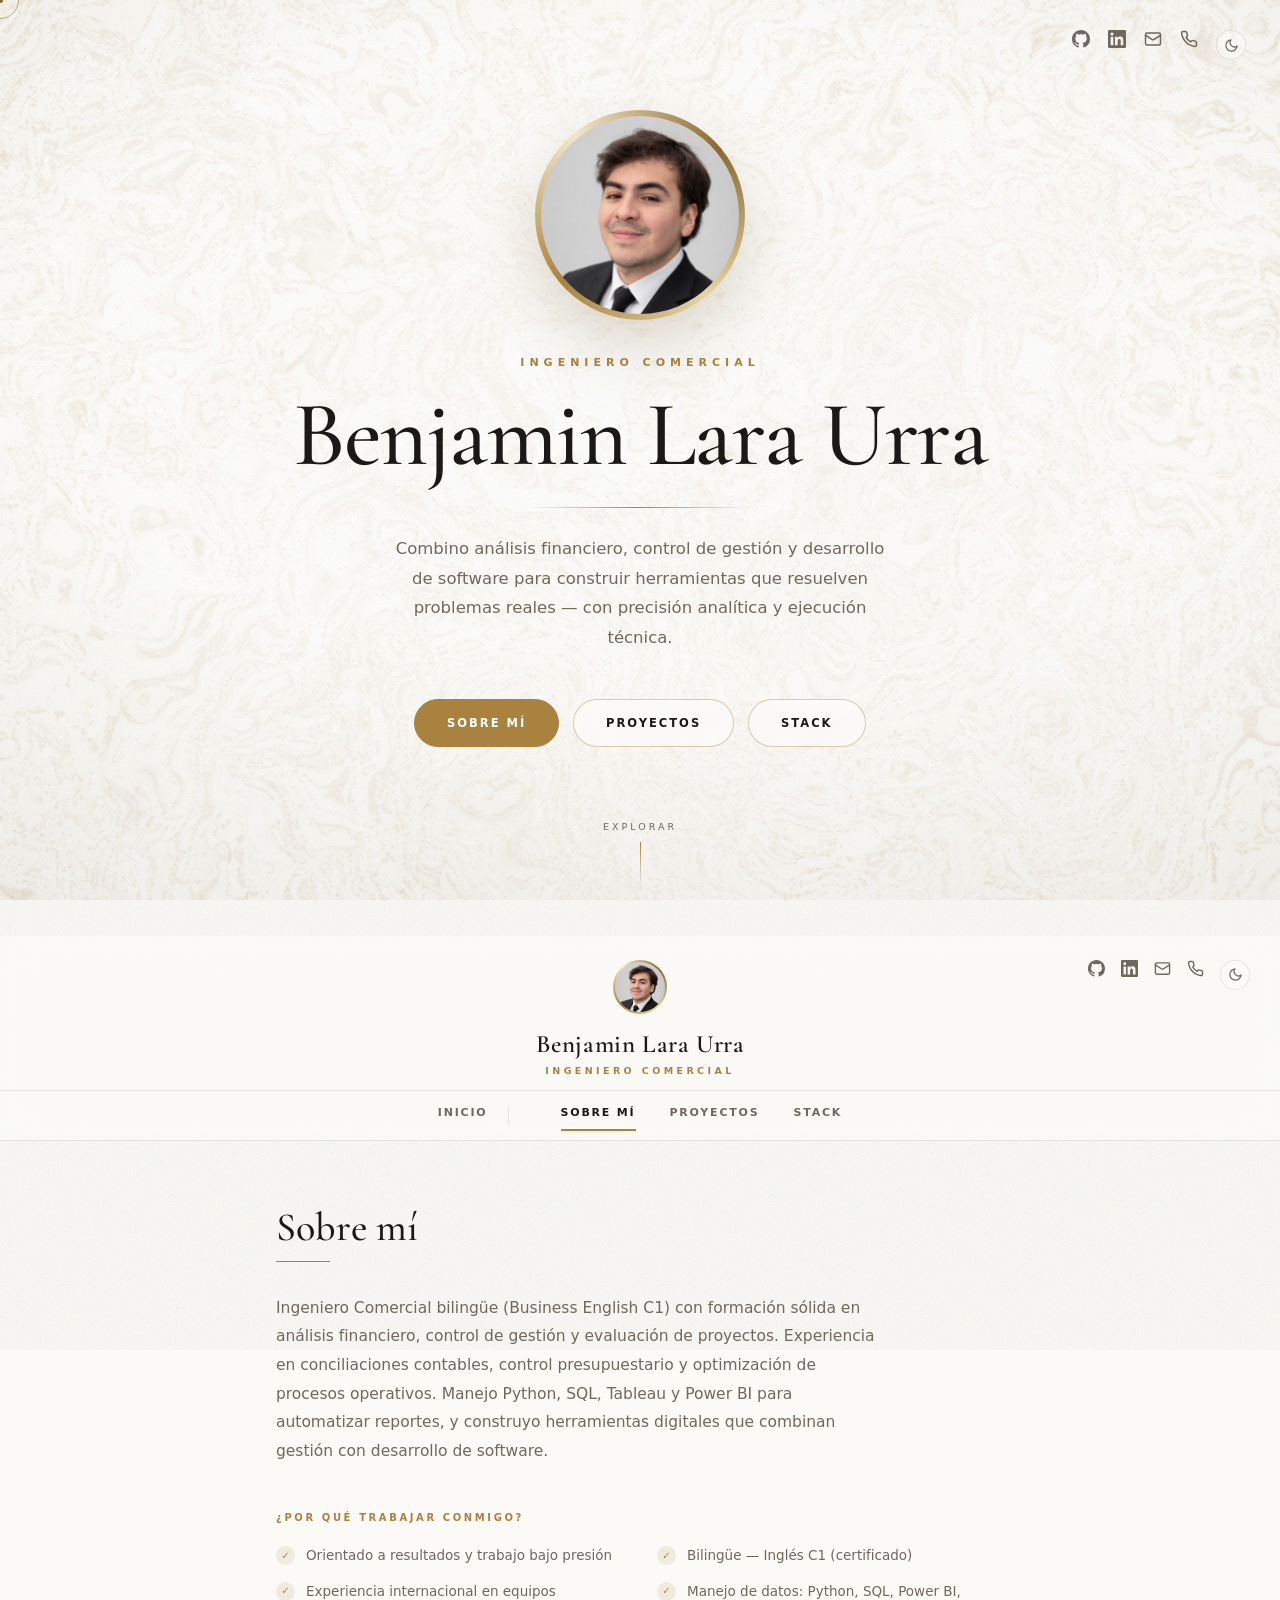
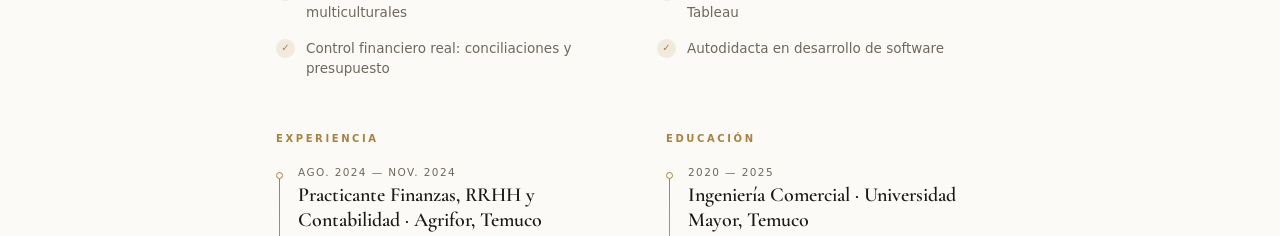
==== index.html @ de2cb23f "Agrega proyecto Cyclistic Bike-Share al listado de proyectos Co-Authored-By: Claude Sonnet 5 <norepl" ====
<!DOCTYPE html>
<html lang="es">
<head>
<meta charset="UTF-8" />
<meta name="viewport" content="width=device-width, initial-scale=1.0" />
<title>Benjamin Lara Urra — Portafolio</title>
<meta name="description" content="Portafolio de Benjamin Lara Urra, Ingeniero Comercial y desarrollador de herramientas digitales." />

<link rel="preconnect" href="https://fonts.googleapis.com">
<link rel="preconnect" href="https://fonts.gstatic.com" crossorigin>
<link href="https://fonts.googleapis.com/css2?family=Cormorant+Garamond:wght@300;400;500;600;700&display=swap" rel="stylesheet">

<style>
  *, *::before, *::after { box-sizing: border-box; margin: 0; padding: 0; }

  :root {
    --bg: #fbfaf7;
    --ink: #1a1917;
    --muted: #6f685d;
    --line: rgba(26,25,23,0.10);
    --gold: #a9823f;
    --gold-deep: #8a6a2f;
    --glass: rgba(255,255,255,0.45);
    --glass-strong: rgba(255,255,255,0.62);
    --header-glass: rgba(251,250,247,0.82);
    --grain-op: 0.30;
    --vignette: rgba(120,105,80,0.13);
    --icon-hex: %231a1917;
    --serif: 'Cormorant Garamond', 'Times New Roman', serif;
    --sans: -apple-system, BlinkMacSystemFont, 'Segoe UI', system-ui, sans-serif;
    --ease: cubic-bezier(0.16, 1, 0.3, 1);
  }

  body.dark {
    --bg: #0c0b0a;
    --ink: #f3f0ea;
    --muted: #9b9287;
    --line: rgba(243,240,234,0.13);
    --gold: #c9a24d;
    --gold-deep: #e2c079;
    --glass: rgba(255,255,255,0.05);
    --glass-strong: rgba(255,255,255,0.09);
    --header-glass: rgba(12,11,10,0.78);
    --grain-op: 0.07;
    --vignette: rgba(0,0,0,0.45);
  }

  /* white noise over black stone would grey it out — overlay keeps the blacks black */
  body.dark .grain { mix-blend-mode: overlay; }

  html { scroll-behavior: smooth; }

  body {
    background: var(--bg);
    color: var(--ink);
    font-family: var(--sans);
    overflow-x: hidden;
    transition: color 700ms var(--ease), background 700ms var(--ease);
  }

  body.locked { overflow: hidden; }

  /* ─────────── Marble canvas ─────────── */
  #marble {
    position: fixed;
    inset: 0;
    width: 100%;
    height: 100%;
    z-index: 0;
    display: block;
  }

  /* graceful fallback when WebGL is unavailable */
  #marble.no-webgl {
    background: radial-gradient(ellipse at 30% 20%, #fdfcfa 0%, #f4f0e8 45%, #e9e2d4 100%);
  }

  body.dark #marble.no-webgl {
    background: radial-gradient(ellipse at 30% 20%, #17150f 0%, #100e0c 45%, #070605 100%);
  }

  /* film grain */
  .grain {
    position: fixed;
    inset: -50%;
    z-index: 1;
    pointer-events: none;
    opacity: var(--grain-op);
    background-image: url("data:image/svg+xml,%3Csvg xmlns='http://www.w3.org/2000/svg' width='300' height='300'%3E%3Cfilter id='n'%3E%3CfeTurbulence type='fractalNoise' baseFrequency='0.85' numOctaves='3' stitchTiles='stitch'/%3E%3C/filter%3E%3Crect width='300' height='300' filter='url(%23n)' opacity='0.5'/%3E%3C/svg%3E");
    animation: grainShift 640ms steps(2) infinite;
    transition: opacity 700ms var(--ease);
  }

  @keyframes grainShift {
    0%   { transform: translate(0, 0); }
    50%  { transform: translate(-2%, 1.5%); }
    100% { transform: translate(1%, -1%); }
  }

  /* soft vignette to seat the content */
  .vignette {
    position: fixed;
    inset: 0;
    z-index: 1;
    pointer-events: none;
    background: radial-gradient(ellipse 120% 90% at 50% 40%, transparent 40%, var(--vignette) 100%);
    transition: background 700ms var(--ease);
  }

  /* ─────────── Preloader ─────────── */
  #loader {
    position: fixed;
    inset: 0;
    z-index: 200;
    background: var(--bg);
    display: flex;
    flex-direction: column;
    align-items: center;
    justify-content: center;
    gap: 26px;
    transition: opacity 900ms var(--ease), visibility 900ms;
  }

  #loader.done { opacity: 0; visibility: hidden; }

  .loader-mark {
    font-family: var(--serif);
    font-size: 42px;
    font-weight: 500;
    letter-spacing: 8px;
    color: var(--ink);
    padding-left: 8px;
  }

  .loader-bar {
    width: 190px;
    height: 1px;
    background: var(--line);
    position: relative;
    overflow: hidden;
  }

  .loader-bar i {
    position: absolute;
    inset: 0 100% 0 0;
    background: var(--gold);
    transition: right 180ms linear;
  }

  .loader-pct {
    font-size: 10.5px;
    letter-spacing: 3px;
    color: var(--muted);
    font-variant-numeric: tabular-nums;
  }

  /* ─────────── Custom cursor ─────────── */
  .cur-dot, .cur-ring {
    position: fixed;
    top: 0; left: 0;
    border-radius: 50%;
    pointer-events: none;
    z-index: 190;
    mix-blend-mode: multiply;
  }

  body.dark .cur-dot, body.dark .cur-ring { mix-blend-mode: screen; }

  .cur-dot {
    width: 6px; height: 6px;
    background: var(--gold-deep);
    margin: -3px 0 0 -3px;
  }

  .cur-ring {
    width: 38px; height: 38px;
    border: 1px solid color-mix(in srgb, var(--gold) 60%, transparent);
    margin: -19px 0 0 -19px;
    transition: width 300ms var(--ease), height 300ms var(--ease),
                margin 300ms var(--ease), background 300ms var(--ease),
                border-color 300ms var(--ease);
  }

  .cur-ring.grow {
    width: 74px; height: 74px;
    margin: -37px 0 0 -37px;
    background: rgba(169,130,63,0.09);
    border-color: rgba(169,130,63,0.3);
  }

  @media (hover: none), (pointer: coarse) {
    .cur-dot, .cur-ring { display: none; }
  }

  /* ─────────── Theme toggle ─────────── */
  .theme-btn {
    position: relative;
    width: 30px;
    height: 30px;
    border-radius: 50%;
    border: 1px solid var(--line);
    background: var(--glass);
    color: var(--muted);
    cursor: pointer;
    display: grid;
    place-items: center;
    padding: 0;
    flex-shrink: 0;
    transition: color 300ms var(--ease), border-color 300ms var(--ease),
                transform 300ms var(--ease), background 300ms var(--ease);
  }

  .theme-btn:hover {
    color: var(--gold);
    border-color: var(--gold);
    transform: rotate(-25deg) scale(1.08);
  }

  .theme-btn svg {
    position: absolute;
    width: 15px;
    height: 15px;
    transition: opacity 420ms var(--ease), transform 420ms var(--ease);
  }

  .theme-btn .i-moon { opacity: 1; transform: none; }
  .theme-btn .i-sun  { opacity: 0; transform: rotate(-90deg) scale(0.4); }

  body.dark .theme-btn .i-moon { opacity: 0; transform: rotate(90deg) scale(0.4); }
  body.dark .theme-btn .i-sun  { opacity: 1; transform: none; }

  /* ─────────── Scroll progress ─────────── */
  #progress {
    position: fixed;
    top: 0; left: 0;
    height: 2px;
    width: 0;
    background: linear-gradient(90deg, transparent, var(--gold));
    z-index: 120;
  }

  /* ─────────── Shared reveal ─────────── */
  .rv {
    opacity: 0;
    transform: translateY(28px);
    transition: opacity 900ms var(--ease), transform 900ms var(--ease);
  }

  .rv.in { opacity: 1; transform: none; }

  /* ─────────── Hero ─────────── */
  #hero {
    position: relative;
    z-index: 2;
    min-height: 100svh;
    display: flex;
    flex-direction: column;
    align-items: center;
    justify-content: center;
    text-align: center;
    padding: 110px 24px 48px;
  }

  .hero-social {
    position: absolute;
    top: 30px;
    right: 34px;
    display: flex;
    gap: 18px;
  }

  .hero-social a {
    color: var(--muted);
    display: flex;
    transition: color 250ms var(--ease), transform 250ms var(--ease);
  }

  .hero-social a:hover { color: var(--gold); transform: translateY(-2px); }

  /* photo with marble ring + shine sweep */
  .portrait {
    position: relative;
    width: 210px;
    height: 210px;
    border-radius: 50%;
    margin-bottom: 36px;
    padding: 6px;
    background: conic-gradient(from 140deg, #e6d3a8, var(--gold), #f3e6c8, var(--gold-deep), #e6d3a8);
    box-shadow: 0 26px 60px rgba(120,95,45,0.22);
    overflow: hidden;
  }

  .portrait img {
    width: 100%;
    height: 100%;
    border-radius: 50%;
    object-fit: cover;
    display: block;
    position: relative;
    z-index: 1;
  }

  .portrait::after {
    content: '';
    position: absolute;
    top: -60%;
    left: -120%;
    width: 60%;
    height: 220%;
    background: linear-gradient(100deg, transparent, rgba(255,255,255,0.75), transparent);
    transform: rotate(18deg);
    z-index: 2;
    animation: sheen 6.5s ease-in-out 1.6s infinite;
  }

  @keyframes sheen {
    0%   { left: -120%; }
    38%  { left: 150%; }
    100% { left: 150%; }
  }

  .hero-eyebrow {
    font-size: 11px;
    font-weight: 600;
    letter-spacing: 5px;
    text-transform: uppercase;
    color: var(--gold);
    margin-bottom: 20px;
  }

  .hero-name {
    font-family: var(--serif);
    font-size: clamp(42px, 8vw, 92px);
    font-weight: 500;
    letter-spacing: -1.5px;
    line-height: 1;
    margin-bottom: 26px;
  }

  /* split-char reveal */
  .hero-name .ch {
    display: inline-block;
    opacity: 0;
    transform: translateY(0.5em) rotate(4deg);
    transition: opacity 800ms var(--ease), transform 800ms var(--ease);
  }

  .hero-name.in .ch { opacity: 1; transform: none; }

  .hero-rule {
    width: 0;
    height: 1px;
    background: linear-gradient(90deg, transparent, var(--gold), transparent);
    margin-bottom: 26px;
    transition: width 1200ms var(--ease) 500ms;
  }

  .hero-rule.in { width: 220px; }

  .hero-intro {
    font-size: 16.5px;
    color: var(--muted);
    line-height: 1.8;
    max-width: 500px;
    margin-bottom: 46px;
  }

  .hero-pills {
    display: flex;
    flex-wrap: wrap;
    justify-content: center;
    gap: 14px;
    margin-bottom: 74px;
  }

  .mg {
    position: relative;
    font-size: 11.5px;
    font-weight: 600;
    letter-spacing: 2px;
    text-transform: uppercase;
    text-decoration: none;
    color: var(--ink);
    border: 1px solid rgba(169,130,63,0.4);
    border-radius: 100px;
    padding: 16px 32px;
    background: var(--glass);
    backdrop-filter: blur(6px);
    -webkit-backdrop-filter: blur(6px);
    overflow: hidden;
    transition: color 400ms var(--ease), border-color 400ms var(--ease);
    will-change: transform;
  }

  .mg span { position: relative; z-index: 1; }

  .mg::before {
    content: '';
    position: absolute;
    inset: 0;
    background: var(--gold);
    transform: translateY(101%);
    transition: transform 500ms var(--ease);
  }

  .mg:hover { color: #fff; border-color: var(--gold); }
  .mg:hover::before { transform: translateY(0); }

  .mg.primary {
    background: var(--gold);
    color: #fff;
    border-color: var(--gold);
  }

  .mg.primary::before { background: var(--gold-deep); }

  .hero-scroll {
    display: flex;
    flex-direction: column;
    align-items: center;
    gap: 10px;
    cursor: pointer;
    color: var(--muted);
    font-size: 9.5px;
    letter-spacing: 3px;
    text-transform: uppercase;
    transition: color 250ms var(--ease);
  }

  .hero-scroll:hover { color: var(--gold); }

  .hero-scroll i {
    display: block;
    width: 1px;
    height: 46px;
    background: linear-gradient(180deg, var(--gold), transparent);
    position: relative;
    overflow: hidden;
  }

  .hero-scroll i::after {
    content: '';
    position: absolute;
    top: -50%;
    left: 0;
    width: 100%;
    height: 50%;
    background: var(--gold);
    animation: drip 2s ease-in-out infinite;
  }

  @keyframes drip {
    0%   { top: -50%; }
    100% { top: 100%; }
  }

  @media (max-width: 600px) {
    .hero-social { position: static; margin-bottom: 34px; }
    .portrait { width: 165px; height: 165px; }
    #hero { padding: 60px 20px 40px; }
  }

  /* ─────────── App shell ─────────── */
  #app {
    position: relative;
    z-index: 2;
    height: 100svh;
    display: flex;
    flex-direction: column;
  }

  header.topbar {
    flex-shrink: 0;
    position: relative;
    background: var(--header-glass);
    backdrop-filter: blur(16px) saturate(1.2);
    -webkit-backdrop-filter: blur(16px) saturate(1.2);
    border-bottom: 1px solid var(--line);
  }

  .social-corner {
    position: absolute;
    top: 24px;
    right: 30px;
    display: flex;
    gap: 16px;
  }

  .social-corner a {
    color: var(--muted);
    display: flex;
    transition: color 250ms var(--ease), transform 250ms var(--ease);
  }

  .social-corner a:hover { color: var(--gold); transform: translateY(-2px); }

  .brand {
    text-align: center;
    padding: 24px 96px 14px;
  }

  .brand-photo {
    width: 54px;
    height: 54px;
    border-radius: 50%;
    object-fit: cover;
    padding: 2px;
    background: conic-gradient(from 140deg, #e6d3a8, var(--gold), #f3e6c8, var(--gold-deep), #e6d3a8);
    margin-bottom: 11px;
  }

  .brand-name {
    font-family: var(--serif);
    font-size: 25px;
    font-weight: 600;
    letter-spacing: 0.6px;
  }

  .brand-title {
    font-size: 9.5px;
    font-weight: 600;
    letter-spacing: 3.4px;
    text-transform: uppercase;
    color: var(--gold);
    margin-top: 6px;
  }

  /* nav with sliding indicator */
  .subnav {
    position: relative;
    display: flex;
    justify-content: center;
    gap: 34px;
    padding: 15px 24px;
    border-top: 1px solid var(--line);
  }

  .subnav a {
    position: relative;
    font-size: 11px;
    font-weight: 600;
    letter-spacing: 1.8px;
    text-transform: uppercase;
    color: var(--muted);
    text-decoration: none;
    padding-bottom: 6px;
    cursor: pointer;
    transition: color 320ms var(--ease);
  }

  .subnav a:hover { color: var(--ink); }
  .subnav a.active { color: var(--ink); }

  .home-link {
    padding-right: 20px;
    margin-right: 18px;
    border-right: 1px solid var(--line);
  }

  #navInk {
    position: absolute;
    bottom: 9px;
    height: 1.5px;
    background: var(--gold);
    transition: left 520ms var(--ease), width 520ms var(--ease);
    pointer-events: none;
  }

  @media (max-width: 600px) {
    .social-corner { position: static; justify-content: center; padding: 14px 0 0; }
    .brand { padding: 8px 24px 14px; }
    .subnav { gap: 14px 18px; flex-wrap: wrap; }
    .home-link { padding-right: 14px; margin-right: 0; }
    #navInk { display: none; }
  }

  /* ─────────── Panels ─────────── */
  .viewport {
    flex: 1;
    min-height: 0;
    overflow: hidden;
    position: relative;
  }

  .track {
    display: flex;
    height: 100%;
    transition: transform 780ms var(--ease);
  }

  .panel {
    height: 100%;
    overflow-y: auto;
    flex-shrink: 0;
    -webkit-overflow-scrolling: touch;
  }

  .panel-inner {
    max-width: 780px;
    margin: 0 auto;
    padding: 62px 26px 70px;
  }

  .section-label {
    font-family: var(--serif);
    font-size: 40px;
    font-weight: 500;
    letter-spacing: 0.2px;
    margin-bottom: 10px;
  }

  .section-rule {
    width: 54px;
    height: 1px;
    background: var(--gold);
    margin-bottom: 32px;
  }

  .lead {
    font-size: 15.5px;
    color: var(--muted);
    line-height: 1.85;
    max-width: 610px;
    margin-bottom: 46px;
  }

  .sub-label {
    font-size: 10px;
    font-weight: 700;
    letter-spacing: 2.6px;
    text-transform: uppercase;
    color: var(--gold);
    margin-bottom: 22px;
  }

  /* checklist */
  .checklist {
    list-style: none;
    display: grid;
    grid-template-columns: 1fr 1fr;
    gap: 15px 34px;
    margin-bottom: 54px;
  }

  .checklist li {
    display: flex;
    align-items: flex-start;
    gap: 11px;
    font-size: 13.5px;
    color: var(--muted);
    line-height: 1.55;
  }

  .checklist .check {
    flex-shrink: 0;
    width: 19px;
    height: 19px;
    border-radius: 50%;
    background: rgba(169,130,63,0.13);
    color: var(--gold);
    display: flex;
    align-items: center;
    justify-content: center;
    font-size: 10px;
    font-weight: 700;
    margin-top: 1px;
  }

  .about-columns {
    display: grid;
    grid-template-columns: 1fr 1fr;
    gap: 52px;
  }

  /* timeline with gold spine */
  .timeline {
    list-style: none;
    position: relative;
    padding-left: 22px;
  }

  .timeline::before {
    content: '';
    position: absolute;
    left: 3px; top: 6px; bottom: 6px;
    width: 1px;
    background: linear-gradient(180deg, var(--gold), rgba(169,130,63,0.12));
  }

  .timeline li {
    position: relative;
    padding-bottom: 26px;
    margin-bottom: 24px;
    border-bottom: 1px solid var(--line);
  }

  .timeline li::before {
    content: '';
    position: absolute;
    left: -22px;
    top: 6px;
    width: 7px; height: 7px;
    border-radius: 50%;
    background: var(--bg);
    border: 1.5px solid var(--gold);
  }

  .timeline li:last-child {
    border-bottom: none;
    margin-bottom: 0;
    padding-bottom: 0;
  }

  .tl-period {
    display: block;
    font-size: 10.5px;
    color: var(--muted);
    letter-spacing: 1.4px;
    text-transform: uppercase;
    margin-bottom: 5px;
  }

  .tl-role {
    display: block;
    font-family: var(--serif);
    font-size: 20px;
    font-weight: 600;
    margin-bottom: 7px;
    line-height: 1.25;
  }

  .tl-desc {
    font-size: 13px;
    color: var(--muted);
    line-height: 1.68;
  }

  @media (max-width: 680px) {
    .about-columns { grid-template-columns: 1fr; gap: 44px; }
    .checklist { grid-template-columns: 1fr; }
  }

  /* ─────────── Proyectos ─────────── */
  .filter-row {
    display: flex;
    flex-wrap: wrap;
    gap: 10px;
    margin-bottom: 20px;
  }

  .filter-chip {
    font-size: 10.5px;
    font-weight: 600;
    letter-spacing: 1.4px;
    text-transform: uppercase;
    color: var(--muted);
    border: 1px solid var(--line);
    border-radius: 100px;
    padding: 8px 17px;
    background: var(--glass);
    cursor: pointer;
    font-family: var(--sans);
    transition: all 340ms var(--ease);
  }

  .filter-chip:hover { color: var(--ink); border-color: var(--gold); }

  .filter-chip.active {
    background: var(--gold);
    color: #fff;
    border-color: var(--gold);
  }

  .count-line {
    font-size: 10.5px;
    letter-spacing: 1.6px;
    text-transform: uppercase;
    color: var(--muted);
    margin-bottom: 26px;
    font-variant-numeric: tabular-nums;
  }

  .project-row {
    position: relative;
    display: block;
    text-decoration: none;
    color: inherit;
    padding: 28px 26px 28px 20px;
    border-bottom: 1px solid var(--line);
    border-radius: 10px;
    transition: background 480ms var(--ease), transform 480ms var(--ease), box-shadow 480ms var(--ease);
  }

  .project-row.hidden { display: none; }

  .project-row:hover {
    background: var(--glass-strong);
    transform: translateX(8px);
    box-shadow: 0 14px 40px rgba(120,100,60,0.10);
  }

  .project-head {
    display: flex;
    align-items: baseline;
    justify-content: space-between;
    gap: 20px;
    margin-bottom: 9px;
  }

  .project-head h3 {
    font-family: var(--serif);
    font-size: 25px;
    font-weight: 600;
    letter-spacing: 0.1px;
  }

  .idx {
    font-size: 10.5px;
    letter-spacing: 1.6px;
    color: var(--gold);
    font-variant-numeric: tabular-nums;
    flex-shrink: 0;
    opacity: 0.55;
    transition: opacity 400ms var(--ease);
  }

  .project-row:hover .idx { opacity: 1; }

  .project-desc {
    font-size: 13.5px;
    color: var(--muted);
    line-height: 1.72;
    margin-bottom: 14px;
    max-width: 570px;
  }

  .tech-tags { display: flex; flex-wrap: wrap; gap: 7px; }

  .tech-chip {
    display: inline-flex;
    align-items: center;
    gap: 6px;
    font-size: 11.5px;
    font-weight: 600;
    color: var(--ink);
    background: rgba(169,130,63,0.07);
    border: 1px solid var(--line);
    border-radius: 100px;
    padding: 5px 12px 5px 9px;
  }

  .tech-chip img, .tech-chip svg { width: 13px; height: 13px; flex-shrink: 0; }

  .go {
    position: absolute;
    right: 22px;
    bottom: 28px;
    font-size: 10px;
    font-weight: 700;
    letter-spacing: 1.6px;
    text-transform: uppercase;
    color: var(--gold);
    opacity: 0;
    transform: translateX(-8px);
    transition: opacity 400ms var(--ease), transform 400ms var(--ease);
  }

  .project-row:hover .go { opacity: 1; transform: none; }

  .beta-flag {
    font-size: 9px;
    font-weight: 700;
    letter-spacing: 1px;
    text-transform: uppercase;
    color: var(--gold);
    border: 1px solid var(--gold);
    border-radius: 4px;
    padding: 2px 6px;
    margin-left: 9px;
    vertical-align: middle;
  }

  @media (max-width: 600px) {
    .project-head { flex-direction: column; gap: 5px; }
    .go { position: static; display: block; margin-top: 14px; opacity: 1; transform: none; }
  }

  /* ─────────── Stack ─────────── */
  .stack-row { display: flex; flex-wrap: wrap; gap: 10px; }

  .stack-chip {
    display: inline-flex;
    align-items: center;
    gap: 9px;
    font-size: 12.5px;
    color: var(--ink);
    border: 1px solid var(--line);
    border-radius: 100px;
    padding: 9px 19px 9px 15px;
    background: var(--glass);
    transition: all 340ms var(--ease);
  }

  .stack-chip img, .stack-chip svg { width: 15px; height: 15px; flex-shrink: 0; }

  /* the icon SVGs are fetched pre-coloured near-black; flip them for the dark stone */
  body.dark .tech-chip img,
  body.dark .stack-chip img { filter: invert(1) brightness(1.9); }

  .stack-chip:hover {
    border-color: var(--gold);
    color: var(--gold);
    transform: translateY(-3px);
    box-shadow: 0 10px 24px rgba(120,100,60,0.12);
  }

  /* infinite marquee */
  .marquee {
    margin: 46px 0 10px;
    overflow: hidden;
    border-top: 1px solid var(--line);
    border-bottom: 1px solid var(--line);
    padding: 16px 0;
    -webkit-mask-image: linear-gradient(90deg, transparent, #000 12%, #000 88%, transparent);
    mask-image: linear-gradient(90deg, transparent, #000 12%, #000 88%, transparent);
  }

  .marquee-track {
    display: flex;
    gap: 46px;
    width: max-content;
    animation: slide 32s linear infinite;
  }

  .marquee:hover .marquee-track { animation-play-state: paused; }

  @keyframes slide {
    from { transform: translateX(0); }
    to   { transform: translateX(-50%); }
  }

  .marquee-track span {
    font-family: var(--serif);
    font-size: 22px;
    font-weight: 500;
    color: var(--muted);
    white-space: nowrap;
    display: flex;
    align-items: center;
    gap: 46px;
  }

  .marquee-track span::after {
    content: '◆';
    font-size: 8px;
    color: var(--gold);
  }

  footer {
    margin-top: 56px;
    padding-top: 24px;
    border-top: 1px solid var(--line);
    display: flex;
    flex-wrap: wrap;
    justify-content: space-between;
    gap: 12px;
    font-size: 12px;
    color: var(--muted);
  }

  footer a { color: var(--muted); transition: color 250ms var(--ease); }
  footer a:hover { color: var(--gold); }

  @media (prefers-reduced-motion: reduce) {
    *, *::before, *::after {
      animation-duration: 0.001ms !important;
      transition-duration: 0.001ms !important;
    }
  }
</style>
</head>
<body class="locked">

<canvas id="marble"></canvas>
<div class="vignette"></div>
<div class="grain"></div>

<div id="progress"></div>
<div class="cur-ring" id="curRing"></div>
<div class="cur-dot" id="curDot"></div>

<div id="loader">
  <div class="loader-mark">BLU</div>
  <div class="loader-bar"><i id="loadBar"></i></div>
  <div class="loader-pct" id="loadPct">00</div>
</div>

<section id="hero">
  <div class="hero-social">
    <a href="https://github.com/blu-chl" target="_blank" rel="noopener" aria-label="GitHub" data-cursor>
      <svg width="18" height="18" viewBox="0 0 24 24" fill="currentColor"><path d="M12 0C5.37 0 0 5.37 0 12c0 5.31 3.435 9.795 8.205 11.385.6.105.825-.255.825-.57 0-.285-.015-1.23-.015-2.235-3.015.555-3.795-.735-4.035-1.41-.135-.345-.72-1.41-1.23-1.695-.42-.225-1.02-.78-.015-.795.945-.015 1.62.87 1.845 1.23 1.08 1.815 2.805 1.305 3.495.99.105-.78.42-1.305.765-1.605-2.67-.3-5.46-1.335-5.46-5.925 0-1.305.465-2.385 1.23-3.225-.12-.3-.54-1.53.12-3.18 0 0 1.005-.315 3.3 1.23.96-.27 1.98-.405 3-.405s2.04.135 3 .405c2.295-1.56 3.3-1.23 3.3-1.23.66 1.65.24 2.88.12 3.18.765.84 1.23 1.905 1.23 3.225 0 4.605-2.805 5.625-5.475 5.925.435.375.81 1.095.81 2.22 0 1.605-.015 2.895-.015 3.3 0 .315.225.69.825.57A12.02 12.02 0 0024 12c0-6.63-5.37-12-12-12z"/></svg>
    </a>
    <a href="https://linkedin.com/in/blu-ingeco" target="_blank" rel="noopener" aria-label="LinkedIn" data-cursor>
      <svg width="18" height="18" viewBox="0 0 24 24" fill="currentColor"><path d="M20.447 20.452h-3.554v-5.569c0-1.328-.027-3.037-1.852-3.037-1.853 0-2.136 1.445-2.136 2.939v5.667H9.351V9h3.414v1.561h.046c.477-.9 1.637-1.85 3.37-1.85 3.601 0 4.267 2.37 4.267 5.455v6.286zM5.337 7.433a2.062 2.062 0 01-2.063-2.065 2.064 2.064 0 112.063 2.065zm1.782 13.019H3.555V9h3.564v11.452zM22.225 0H1.771C.792 0 0 .774 0 1.729v20.542C0 23.227.792 24 1.771 24h20.451C23.2 24 24 23.227 24 22.271V1.729C24 .774 23.2 0 22.222 0h.003z"/></svg>
    </a>
    <a href="mailto:benjamin.lara.urra@gmail.com" aria-label="Email" data-cursor>
      <svg width="18" height="18" viewBox="0 0 24 24" fill="none" stroke="currentColor" stroke-width="2" stroke-linecap="round" stroke-linejoin="round"><rect x="2" y="4" width="20" height="16" rx="2"/><path d="m22 7-8.97 5.7a1.94 1.94 0 0 1-2.06 0L2 7"/></svg>
    </a>
    <a href="tel:+56984281982" aria-label="Teléfono" data-cursor>
      <svg width="18" height="18" viewBox="0 0 24 24" fill="none" stroke="currentColor" stroke-width="2" stroke-linecap="round" stroke-linejoin="round"><path d="M22 16.92v3a2 2 0 0 1-2.18 2 19.79 19.79 0 0 1-8.63-3.07 19.5 19.5 0 0 1-6-6 19.79 19.79 0 0 1-3.07-8.67A2 2 0 0 1 4.11 2h3a2 2 0 0 1 2 1.72c.127.96.362 1.903.7 2.81a2 2 0 0 1-.45 2.11L8.09 9.91a16 16 0 0 0 6 6l1.27-1.27a2 2 0 0 1 2.11-.45c.907.338 1.85.573 2.81.7A2 2 0 0 1 22 16.92z"/></svg>
    </a>
    <button class="theme-btn" data-theme-toggle aria-label="Cambiar tema" data-cursor>
      <svg class="i-moon" viewBox="0 0 24 24" fill="none" stroke="currentColor" stroke-width="2" stroke-linecap="round" stroke-linejoin="round"><path d="M21 12.79A9 9 0 1 1 11.21 3 7 7 0 0 0 21 12.79z"/></svg>
      <svg class="i-sun" viewBox="0 0 24 24" fill="none" stroke="currentColor" stroke-width="2" stroke-linecap="round" stroke-linejoin="round"><circle cx="12" cy="12" r="4"/><path d="M12 2v2M12 20v2M4.9 4.9l1.4 1.4M17.7 17.7l1.4 1.4M2 12h2M20 12h2M4.9 19.1l1.4-1.4M17.7 6.3l1.4-1.4"/></svg>
    </button>
  </div>

  <div class="portrait rv">
    <img src="foto.jpg" alt="Benjamin Lara Urra" onerror="this.parentElement.style.display='none'">
  </div>

  <p class="hero-eyebrow rv">Ingeniero Comercial</p>
  <h1 class="hero-name" id="heroName">Benjamin Lara Urra</h1>
  <div class="hero-rule" id="heroRule"></div>
  <p class="hero-intro rv">Combino análisis financiero, control de gestión y desarrollo de software para construir herramientas que resuelven problemas reales — con precisión analítica y ejecución técnica.</p>

  <div class="hero-pills rv">
    <a class="mg primary" href="#sobre" data-index="0" data-cursor><span>Sobre mí</span></a>
    <a class="mg" href="#proyectos" data-index="1" data-cursor><span>Proyectos</span></a>
    <a class="mg" href="#stack" data-index="2" data-cursor><span>Stack</span></a>
  </div>

  <div class="hero-scroll rv" id="heroScroll" data-cursor>
    <span>Explorar</span>
    <i></i>
  </div>
</section>

<div id="app">
  <header class="topbar">
    <div class="social-corner">
      <a href="https://github.com/blu-chl" target="_blank" rel="noopener" aria-label="GitHub" data-cursor>
        <svg width="17" height="17" viewBox="0 0 24 24" fill="currentColor"><path d="M12 0C5.37 0 0 5.37 0 12c0 5.31 3.435 9.795 8.205 11.385.6.105.825-.255.825-.57 0-.285-.015-1.23-.015-2.235-3.015.555-3.795-.735-4.035-1.41-.135-.345-.72-1.41-1.23-1.695-.42-.225-1.02-.78-.015-.795.945-.015 1.62.87 1.845 1.23 1.08 1.815 2.805 1.305 3.495.99.105-.78.42-1.305.765-1.605-2.67-.3-5.46-1.335-5.46-5.925 0-1.305.465-2.385 1.23-3.225-.12-.3-.54-1.53.12-3.18 0 0 1.005-.315 3.3 1.23.96-.27 1.98-.405 3-.405s2.04.135 3 .405c2.295-1.56 3.3-1.23 3.3-1.23.66 1.65.24 2.88.12 3.18.765.84 1.23 1.905 1.23 3.225 0 4.605-2.805 5.625-5.475 5.925.435.375.81 1.095.81 2.22 0 1.605-.015 2.895-.015 3.3 0 .315.225.69.825.57A12.02 12.02 0 0024 12c0-6.63-5.37-12-12-12z"/></svg>
      </a>
      <a href="https://linkedin.com/in/blu-ingeco" target="_blank" rel="noopener" aria-label="LinkedIn" data-cursor>
        <svg width="17" height="17" viewBox="0 0 24 24" fill="currentColor"><path d="M20.447 20.452h-3.554v-5.569c0-1.328-.027-3.037-1.852-3.037-1.853 0-2.136 1.445-2.136 2.939v5.667H9.351V9h3.414v1.561h.046c.477-.9 1.637-1.85 3.37-1.85 3.601 0 4.267 2.37 4.267 5.455v6.286zM5.337 7.433a2.062 2.062 0 01-2.063-2.065 2.064 2.064 0 112.063 2.065zm1.782 13.019H3.555V9h3.564v11.452zM22.225 0H1.771C.792 0 0 .774 0 1.729v20.542C0 23.227.792 24 1.771 24h20.451C23.2 24 24 23.227 24 22.271V1.729C24 .774 23.2 0 22.222 0h.003z"/></svg>
      </a>
      <a href="mailto:benjamin.lara.urra@gmail.com" aria-label="Email" data-cursor>
        <svg width="17" height="17" viewBox="0 0 24 24" fill="none" stroke="currentColor" stroke-width="2" stroke-linecap="round" stroke-linejoin="round"><rect x="2" y="4" width="20" height="16" rx="2"/><path d="m22 7-8.97 5.7a1.94 1.94 0 0 1-2.06 0L2 7"/></svg>
      </a>
      <a href="tel:+56984281982" aria-label="Teléfono" data-cursor>
        <svg width="17" height="17" viewBox="0 0 24 24" fill="none" stroke="currentColor" stroke-width="2" stroke-linecap="round" stroke-linejoin="round"><path d="M22 16.92v3a2 2 0 0 1-2.18 2 19.79 19.79 0 0 1-8.63-3.07 19.5 19.5 0 0 1-6-6 19.79 19.79 0 0 1-3.07-8.67A2 2 0 0 1 4.11 2h3a2 2 0 0 1 2 1.72c.127.96.362 1.903.7 2.81a2 2 0 0 1-.45 2.11L8.09 9.91a16 16 0 0 0 6 6l1.27-1.27a2 2 0 0 1 2.11-.45c.907.338 1.85.573 2.81.7A2 2 0 0 1 22 16.92z"/></svg>
      </a>
      <button class="theme-btn" data-theme-toggle aria-label="Cambiar tema" data-cursor>
        <svg class="i-moon" viewBox="0 0 24 24" fill="none" stroke="currentColor" stroke-width="2" stroke-linecap="round" stroke-linejoin="round"><path d="M21 12.79A9 9 0 1 1 11.21 3 7 7 0 0 0 21 12.79z"/></svg>
        <svg class="i-sun" viewBox="0 0 24 24" fill="none" stroke="currentColor" stroke-width="2" stroke-linecap="round" stroke-linejoin="round"><circle cx="12" cy="12" r="4"/><path d="M12 2v2M12 20v2M4.9 4.9l1.4 1.4M17.7 17.7l1.4 1.4M2 12h2M20 12h2M4.9 19.1l1.4-1.4M17.7 6.3l1.4-1.4"/></svg>
      </button>
    </div>

    <div class="brand">
      <img class="brand-photo" src="foto.jpg" alt="Benjamin Lara Urra" onerror="this.remove()">
      <p class="brand-name">Benjamin Lara Urra</p>
      <p class="brand-title">Ingeniero Comercial</p>
    </div>

    <nav class="subnav" id="nav">
      <a href="#hero" class="home-link" id="navHome" data-cursor>Inicio</a>
      <a href="#sobre" class="panel-link active" data-index="0" data-cursor>Sobre mí</a>
      <a href="#proyectos" class="panel-link" data-index="1" data-cursor>Proyectos</a>
      <a href="#stack" class="panel-link" data-index="2" data-cursor>Stack</a>
      <i id="navInk"></i>
    </nav>
  </header>

  <div class="viewport">
    <div class="track" id="track">

      <!-- ── SOBRE MÍ ── -->
      <section class="panel" id="sobre">
        <div class="panel-inner">
          <p class="section-label rv">Sobre mí</p>
          <div class="section-rule rv"></div>
          <p class="lead rv">Ingeniero Comercial bilingüe (Business English C1) con formación sólida en análisis financiero, control de gestión y evaluación de proyectos. Experiencia en conciliaciones contables, control presupuestario y optimización de procesos operativos. Manejo Python, SQL, Tableau y Power BI para automatizar reportes, y construyo herramientas digitales que combinan gestión con desarrollo de software.</p>

          <p class="sub-label rv">¿Por qué trabajar conmigo?</p>
          <ul class="checklist">
            <li class="rv"><span class="check">✓</span> Orientado a resultados y trabajo bajo presión</li>
            <li class="rv"><span class="check">✓</span> Bilingüe — Inglés C1 (certificado)</li>
            <li class="rv"><span class="check">✓</span> Experiencia internacional en equipos multiculturales</li>
            <li class="rv"><span class="check">✓</span> Manejo de datos: Python, SQL, Power BI, Tableau</li>
            <li class="rv"><span class="check">✓</span> Control financiero real: conciliaciones y presupuesto</li>
            <li class="rv"><span class="check">✓</span> Autodidacta en desarrollo de software</li>
          </ul>

          <div class="about-columns">
            <div>
              <p class="sub-label rv">Experiencia</p>
              <ul class="timeline">
                <li class="rv">
                  <span class="tl-period">Ago. 2024 — Nov. 2024</span>
                  <span class="tl-role">Practicante Finanzas, RRHH y Contabilidad · Agrifor, Temuco</span>
                  <p class="tl-desc">Rediseñé en Excel el sistema de planificación de turnos para 150 personas (100% de mejora en cobertura) y apoyé la conciliación y cierre mensual del área de Finanzas.</p>
                </li>
                <li class="rv">
                  <span class="tl-period">Dic. 2022 — Mar. 2023</span>
                  <span class="tl-role">Practicante Gestión Comercial y Finanzas · Agrotop, Padre Las Casas</span>
                  <p class="tl-desc">Soporte en cierre de 2 a 3 contratos agrícolas diarios sobre $1.000.000 c/u y control de flujos de pago a una cartera amplia de proveedores de La Araucanía.</p>
                </li>
                <li class="rv">
                  <span class="tl-period">Dic. 2023 — Mar. 2024</span>
                  <span class="tl-role">Work &amp; Travel — Operaciones y Calidad · The Charleston Place (5★), EE.UU.</span>
                  <p class="tl-desc">Gestión logística en hotel de categoría cinco estrellas bajo estándares internacionales de calidad, coordinando equipos multiculturales en inglés.</p>
                </li>
                <li class="rv">
                  <span class="tl-period">Dic. 2024 — Mar. 2025</span>
                  <span class="tl-role">Work &amp; Travel — Gestión Operativa · Coast Pizza, Alaska, EE.UU.</span>
                  <p class="tl-desc">Gestión de producción en entorno de alta demanda, con comunicación exclusivamente en inglés en un equipo multicultural.</p>
                </li>
              </ul>
            </div>
            <div>
              <p class="sub-label rv">Educación</p>
              <ul class="timeline">
                <li class="rv">
                  <span class="tl-period">2020 — 2025</span>
                  <span class="tl-role">Ingeniería Comercial · Universidad Mayor, Temuco</span>
                  <p class="tl-desc">Diploma de Alto Honor Académico — Promedio 6.2/7.0. Proyectos de análisis financiero, evaluación de inversiones y valoración de activos.</p>
                </li>
                <li class="rv">
                  <span class="tl-period">Sep. 2023 — Ene. 2024</span>
                  <span class="tl-role">Formación en el Extranjero · Hogeschool Vives, Bélgica</span>
                  <p class="tl-desc">Cinco meses de experiencia académica 100% internacional — cursos en inglés de Marketing Internacional, Economía Social, Decisiones con IA y Finanzas Aplicadas.</p>
                </li>
              </ul>
              <p class="sub-label rv" style="margin-top: 42px;">Certificaciones</p>
              <div class="stack-row">
                <span class="stack-chip rv">Python Intermedio</span>
                <span class="stack-chip rv">Power BI Intermedio</span>
                <span class="stack-chip rv">Excel Avanzado</span>
                <span class="stack-chip rv">Inglés C1 Avanzado</span>
                <span class="stack-chip rv">Licencia Clase B</span>
              </div>
            </div>
          </div>
        </div>
      </section>

      <!-- ── PROYECTOS ── -->
      <section class="panel" id="proyectos">
        <div class="panel-inner">
          <p class="section-label rv">Proyectos</p>
          <div class="section-rule rv"></div>

          <div class="filter-row rv" id="filters">
            <button class="filter-chip active" data-filter="all" data-cursor>Todos</button>
            <button class="filter-chip" data-filter="web" data-cursor>Web</button>
            <button class="filter-chip" data-filter="db" data-cursor>Base de Datos</button>
            <button class="filter-chip" data-filter="python" data-cursor>Python</button>
            <button class="filter-chip" data-filter="finanzas" data-cursor>Finanzas</button>
          </div>

          <p class="count-line rv"><span id="projCount">9</span> proyectos</p>

          <div class="project-list" id="projectList">

            <a class="project-row rv" data-cat="web db" href="https://blu-chl.github.io/deportes-temuco/" target="_blank" rel="noopener" data-cursor>
              <div class="project-head"><h3>Deportes Temuco</h3><span class="idx">01</span></div>
              <p class="project-desc">Plataforma de gestión de datos para un club de fútbol. Registra partidos, estadísticas de jugadores, goles por período y seguimiento de la temporada.</p>
              <div class="tech-tags">
                <span class="tech-chip"><img src="https://api.iconify.design/simple-icons/html5.svg?color=%231a1917" alt="" onerror="this.remove()">HTML</span>
                <span class="tech-chip"><img src="https://api.iconify.design/simple-icons/javascript.svg?color=%231a1917" alt="" onerror="this.remove()">JavaScript</span>
                <span class="tech-chip"><img src="https://api.iconify.design/simple-icons/supabase.svg?color=%231a1917" alt="" onerror="this.remove()">Supabase</span>
                <span class="tech-chip"><img src="https://api.iconify.design/simple-icons/postgresql.svg?color=%231a1917" alt="" onerror="this.remove()">PostgreSQL</span>
              </div>
              <span class="go">Ver proyecto →</span>
            </a>

            <a class="project-row rv" data-cat="web db" href="https://blu-chl.github.io/tynt/" target="_blank" rel="noopener" data-cursor>
              <div class="project-head"><h3>Tynt</h3><span class="idx">02</span></div>
              <p class="project-desc">Editor de libros con escritura por capítulos, modo foco y autenticación de usuarios. Stack moderno con Vite y Supabase.</p>
              <div class="tech-tags">
                <span class="tech-chip"><img src="https://api.iconify.design/simple-icons/react.svg?color=%231a1917" alt="" onerror="this.remove()">React</span>
                <span class="tech-chip"><img src="https://api.iconify.design/simple-icons/vite.svg?color=%231a1917" alt="" onerror="this.remove()">Vite</span>
                <span class="tech-chip"><img src="https://api.iconify.design/simple-icons/supabase.svg?color=%231a1917" alt="" onerror="this.remove()">Supabase</span>
                <span class="tech-chip"><img src="https://api.iconify.design/simple-icons/typescript.svg?color=%231a1917" alt="" onerror="this.remove()">TypeScript</span>
                <span class="tech-chip"><img src="https://api.iconify.design/simple-icons/tailwindcss.svg?color=%231a1917" alt="" onerror="this.remove()">Tailwind</span>
              </div>
              <span class="go">Ver proyecto →</span>
            </a>

            <a class="project-row rv" data-cat="web" href="https://blu-chl.github.io/diario/" target="_blank" rel="noopener" data-cursor>
              <div class="project-head"><h3>Diario Personal</h3><span class="idx">03</span></div>
              <p class="project-desc">Diario multi-usuario con contraseñas, fotos en entradas, 10 paletas de color y 6 tipografías. Un solo archivo HTML, sin servidor ni dependencias.</p>
              <div class="tech-tags">
                <span class="tech-chip"><img src="https://api.iconify.design/simple-icons/html5.svg?color=%231a1917" alt="" onerror="this.remove()">HTML</span>
                <span class="tech-chip"><img src="https://api.iconify.design/simple-icons/javascript.svg?color=%231a1917" alt="" onerror="this.remove()">Vanilla JS</span>
                <span class="tech-chip">LocalStorage</span>
              </div>
              <span class="go">Ver proyecto →</span>
            </a>

            <a class="project-row rv" data-cat="web" href="https://blu-chl.github.io/mi-semana/" target="_blank" rel="noopener" data-cursor>
              <div class="project-head"><h3>Mi Semana</h3><span class="idx">04</span></div>
              <p class="project-desc">App de rutina semanal con seguimiento de hábitos, progreso visual y perfiles de usuario. Desplegada en GitHub Pages.</p>
              <div class="tech-tags">
                <span class="tech-chip"><img src="https://api.iconify.design/simple-icons/html5.svg?color=%231a1917" alt="" onerror="this.remove()">HTML</span>
                <span class="tech-chip"><img src="https://api.iconify.design/simple-icons/javascript.svg?color=%231a1917" alt="" onerror="this.remove()">JavaScript</span>
                <span class="tech-chip"><img src="https://api.iconify.design/simple-icons/githubpages.svg?color=%231a1917" alt="" onerror="this.remove()">GitHub Pages</span>
              </div>
              <span class="go">Ver proyecto →</span>
            </a>

            <a class="project-row rv" data-cat="web" href="https://blu-chl.github.io/splitcuenta/" target="_blank" rel="noopener" data-cursor>
              <div class="project-head"><h3>SplitCuenta</h3><span class="idx">05</span></div>
              <p class="project-desc">App para dividir cuentas en grupo. Escanea la boleta con OCR, asigna ítems por persona, agrega propina y comparte el desglose con un link único.</p>
              <div class="tech-tags">
                <span class="tech-chip"><img src="https://api.iconify.design/simple-icons/nextdotjs.svg?color=%231a1917" alt="" onerror="this.remove()">Next.js</span>
                <span class="tech-chip"><img src="https://api.iconify.design/simple-icons/typescript.svg?color=%231a1917" alt="" onerror="this.remove()">TypeScript</span>
                <span class="tech-chip"><img src="https://api.iconify.design/simple-icons/tailwindcss.svg?color=%231a1917" alt="" onerror="this.remove()">Tailwind</span>
                <span class="tech-chip">Tesseract.js (OCR)</span>
              </div>
              <span class="go">Ver proyecto →</span>
            </a>

            <a class="project-row rv" data-cat="web db finanzas" href="https://pasteleria-kit.vercel.app" target="_blank" rel="noopener" data-cursor>
              <div class="project-head"><h3>Kit Financiero para Pastelerías</h3><span class="idx">06</span></div>
              <p class="project-desc">App de gestión financiera para negocios de pastelería. Control de ingresos, gastos, productos y reportes para la toma de decisiones.</p>
              <div class="tech-tags">
                <span class="tech-chip"><img src="https://api.iconify.design/simple-icons/nextdotjs.svg?color=%231a1917" alt="" onerror="this.remove()">Next.js</span>
                <span class="tech-chip"><img src="https://api.iconify.design/simple-icons/supabase.svg?color=%231a1917" alt="" onerror="this.remove()">Supabase</span>
                <span class="tech-chip"><img src="https://api.iconify.design/simple-icons/typescript.svg?color=%231a1917" alt="" onerror="this.remove()">TypeScript</span>
                <span class="tech-chip"><img src="https://api.iconify.design/simple-icons/tailwindcss.svg?color=%231a1917" alt="" onerror="this.remove()">Tailwind</span>
              </div>
              <span class="go">Ver proyecto →</span>
            </a>

            <a class="project-row rv" data-cat="web finanzas" href="https://blu-chl.github.io/control-gastos/" target="_blank" rel="noopener" data-cursor>
              <div class="project-head"><h3>Control de Gastos</h3><span class="idx">07</span></div>
              <p class="project-desc">App de finanzas personales para registrar ingresos y gastos, ver distribución por categorías con gráficos y exportar resúmenes a Excel.</p>
              <div class="tech-tags">
                <span class="tech-chip"><img src="https://api.iconify.design/simple-icons/html5.svg?color=%231a1917" alt="" onerror="this.remove()">HTML</span>
                <span class="tech-chip"><img src="https://api.iconify.design/simple-icons/javascript.svg?color=%231a1917" alt="" onerror="this.remove()">JavaScript</span>
                <span class="tech-chip"><img src="https://api.iconify.design/simple-icons/chartdotjs.svg?color=%231a1917" alt="" onerror="this.remove()">Chart.js</span>
                <span class="tech-chip"><img src="https://api.iconify.design/simple-icons/microsoftexcel.svg?color=%231a1917" alt="" onerror="this.remove()">Excel Export</span>
              </div>
              <span class="go">Ver proyecto →</span>
            </a>

            <a class="project-row rv" data-cat="python finanzas" href="https://github.com/blu-chl/reporte-automatico" target="_blank" rel="noopener" data-cursor>
              <div class="project-head"><h3>Reporte Automático <span class="beta-flag">Beta</span></h3><span class="idx">08</span></div>
              <p class="project-desc">Script Python que convierte cualquier Excel en un reporte PDF profesional con resumen estadístico, tablas formateadas y soporte multi-hoja.</p>
              <div class="tech-tags">
                <span class="tech-chip"><img src="https://api.iconify.design/simple-icons/python.svg?color=%231a1917" alt="" onerror="this.remove()">Python</span>
                <span class="tech-chip"><img src="https://api.iconify.design/simple-icons/pandas.svg?color=%231a1917" alt="" onerror="this.remove()">Pandas</span>
                <span class="tech-chip">ReportLab</span>
                <span class="tech-chip"><img src="https://api.iconify.design/simple-icons/microsoftexcel.svg?color=%231a1917" alt="" onerror="this.remove()">Excel → PDF</span>
              </div>
              <span class="go">Ver proyecto →</span>
            </a>

            <a class="project-row rv" data-cat="python" href="https://blu-chl.github.io/cyclistic-bikeshare/" target="_blank" rel="noopener" data-cursor>
              <div class="project-head"><h3>Cyclistic Bike-Share</h3><span class="idx">09</span></div>
              <p class="project-desc">Case study de analítica de datos (Google Data Analytics Certificate): limpieza y análisis de 4,2M de viajes reales de bike-share para comparar cómo usan el servicio los socios anuales vs. los ciclistas ocasionales, con recomendaciones de marketing.</p>
              <div class="tech-tags">
                <span class="tech-chip"><img src="https://api.iconify.design/simple-icons/python.svg?color=%231a1917" alt="" onerror="this.remove()">Python</span>
                <span class="tech-chip"><img src="https://api.iconify.design/simple-icons/pandas.svg?color=%231a1917" alt="" onerror="this.remove()">Pandas</span>
                <span class="tech-chip">Matplotlib</span>
                <span class="tech-chip"><img src="https://api.iconify.design/simple-icons/githubpages.svg?color=%231a1917" alt="" onerror="this.remove()">GitHub Pages</span>
              </div>
              <span class="go">Ver proyecto →</span>
            </a>

          </div>
        </div>
      </section>

      <!-- ── STACK ── -->
      <section class="panel" id="stack">
        <div class="panel-inner">
          <p class="section-label rv">Stack</p>
          <div class="section-rule rv"></div>

          <p class="sub-label rv">Finanzas &amp; Datos</p>
          <div class="stack-row" style="margin-bottom: 42px;">
            <span class="stack-chip rv"><img src="https://api.iconify.design/simple-icons/microsoftexcel.svg?color=%231a1917" alt="" onerror="this.remove()">Excel Avanzado</span>
            <span class="stack-chip rv"><img src="https://api.iconify.design/simple-icons/powerbi.svg?color=%231a1917" alt="" onerror="this.remove()">Power BI</span>
            <span class="stack-chip rv"><svg viewBox="0 0 24 24" fill="none" stroke="currentColor" stroke-width="2" stroke-linecap="round" stroke-linejoin="round"><ellipse cx="12" cy="5" rx="9" ry="3"/><path d="M3 5v14a9 3 0 0 0 18 0V5"/><path d="M3 12a9 3 0 0 0 18 0"/></svg>SQL</span>
            <span class="stack-chip rv"><img src="https://api.iconify.design/simple-icons/tableau.svg?color=%231a1917" alt="" onerror="this.remove()">Tableau</span>
            <span class="stack-chip rv"><img src="https://api.iconify.design/simple-icons/python.svg?color=%231a1917" alt="" onerror="this.remove()">Python</span>
            <span class="stack-chip rv"><img src="https://api.iconify.design/simple-icons/pandas.svg?color=%231a1917" alt="" onerror="this.remove()">Pandas</span>
          </div>

          <p class="sub-label rv">Desarrollo</p>
          <div class="stack-row">
            <span class="stack-chip rv"><img src="https://api.iconify.design/simple-icons/html5.svg?color=%231a1917" alt="" onerror="this.remove()">HTML</span>
            <span class="stack-chip rv"><img src="https://api.iconify.design/simple-icons/javascript.svg?color=%231a1917" alt="" onerror="this.remove()">JavaScript</span>
            <span class="stack-chip rv"><img src="https://api.iconify.design/simple-icons/typescript.svg?color=%231a1917" alt="" onerror="this.remove()">TypeScript</span>
            <span class="stack-chip rv"><img src="https://api.iconify.design/simple-icons/react.svg?color=%231a1917" alt="" onerror="this.remove()">React</span>
            <span class="stack-chip rv"><img src="https://api.iconify.design/simple-icons/nextdotjs.svg?color=%231a1917" alt="" onerror="this.remove()">Next.js</span>
            <span class="stack-chip rv"><img src="https://api.iconify.design/simple-icons/vite.svg?color=%231a1917" alt="" onerror="this.remove()">Vite</span>
            <span class="stack-chip rv"><img src="https://api.iconify.design/simple-icons/postgresql.svg?color=%231a1917" alt="" onerror="this.remove()">PostgreSQL</span>
            <span class="stack-chip rv"><img src="https://api.iconify.design/simple-icons/supabase.svg?color=%231a1917" alt="" onerror="this.remove()">Supabase</span>
            <span class="stack-chip rv"><img src="https://api.iconify.design/simple-icons/tailwindcss.svg?color=%231a1917" alt="" onerror="this.remove()">Tailwind CSS</span>
            <span class="stack-chip rv"><img src="https://api.iconify.design/simple-icons/chartdotjs.svg?color=%231a1917" alt="" onerror="this.remove()">Chart.js</span>
            <span class="stack-chip rv"><img src="https://api.iconify.design/simple-icons/git.svg?color=%231a1917" alt="" onerror="this.remove()">Git</span>
            <span class="stack-chip rv"><img src="https://api.iconify.design/simple-icons/vercel.svg?color=%231a1917" alt="" onerror="this.remove()">Vercel</span>
            <span class="stack-chip rv"><img src="https://api.iconify.design/simple-icons/githubpages.svg?color=%231a1917" alt="" onerror="this.remove()">GitHub Pages</span>
          </div>

          <div class="marquee">
            <div class="marquee-track">
              <span>Análisis Financiero</span><span>Control de Gestión</span><span>Automatización</span><span>Evaluación de Proyectos</span><span>Business Intelligence</span><span>Desarrollo Web</span>
              <span>Análisis Financiero</span><span>Control de Gestión</span><span>Automatización</span><span>Evaluación de Proyectos</span><span>Business Intelligence</span><span>Desarrollo Web</span>
            </div>
          </div>

          <footer>
            <span>¿Quieres ver el repo de este portafolio? <a href="https://github.com/blu-chl/blu-chl.github.io" target="_blank" rel="noopener" data-cursor>Código aquí</a></span>
            <span>© 2026 Benjamin Lara Urra · Todos los derechos reservados.</span>
          </footer>
        </div>
      </section>

    </div>
  </div>
</div>

<script>
/* ═══════════════ 1. MARBLE SHADER ═══════════════ */
(function marbleBG() {
  const canvas = document.getElementById('marble');
  const gl = canvas.getContext('webgl') || canvas.getContext('experimental-webgl');

  if (!gl) {
    canvas.classList.add('no-webgl');
    return;
  }

  const vert = `
    attribute vec2 p;
    void main() { gl_Position = vec4(p, 0.0, 1.0); }
  `;

  const frag = `
    precision highp float;
    uniform vec2  u_res;
    uniform float u_time;
    uniform vec2  u_mouse;
    uniform float u_dark;   // 0 = Calacatta, 1 = Nero Marquina

    vec2 hash(vec2 p) {
      p = vec2(dot(p, vec2(127.1, 311.7)), dot(p, vec2(269.5, 183.3)));
      return -1.0 + 2.0 * fract(sin(p) * 43758.5453123);
    }

    float noise(vec2 p) {
      const float K1 = 0.366025404;
      const float K2 = 0.211324865;
      vec2 i = floor(p + (p.x + p.y) * K1);
      vec2 a = p - i + (i.x + i.y) * K2;
      float m = step(a.y, a.x);
      vec2 o = vec2(m, 1.0 - m);
      vec2 b = a - o + K2;
      vec2 c = a - 1.0 + 2.0 * K2;
      vec3 h = max(0.5 - vec3(dot(a,a), dot(b,b), dot(c,c)), 0.0);
      vec3 n = h*h*h*h * vec3(dot(a, hash(i)), dot(b, hash(i+o)), dot(c, hash(i+1.0)));
      return dot(n, vec3(70.0));
    }

    float fbm(vec2 p) {
      float v = 0.0;
      float a = 0.5;
      mat2 rot = mat2(0.80, 0.60, -0.60, 0.80);
      for (int i = 0; i < 5; i++) {
        v += a * noise(p);
        p = rot * p * 2.02;
        a *= 0.5;
      }
      return v;
    }

    void main() {
      vec2 uv = (gl_FragCoord.xy - 0.5 * u_res) / u_res.y;
      // large scale = broad, sweeping veins (Calacatta) rather than busy granite
      uv *= 0.72;

      float t = u_time * 0.028;
      vec2 mo = u_mouse * 0.12;

      // domain warping — this is what makes it read as real stone
      vec2 q = vec2(fbm(uv + vec2(0.0, t)),
                    fbm(uv + vec2(5.2, 1.3) + t * 0.7));
      vec2 r = vec2(fbm(uv + 3.0 * q + vec2(1.7, 9.2) + 0.15 * t + mo),
                    fbm(uv + 3.0 * q + vec2(8.3, 2.8) + 0.13 * t));
      float f = fbm(uv + 2.6 * r);

      // primary veining
      float vein = abs(sin((uv.x * 1.4 + uv.y * 0.9) * 2.2 + f * 6.5));
      vein = pow(1.0 - vein, 3.5);

      // fine gold filaments
      float fil = abs(sin((uv.y * 2.4 - uv.x * 1.6) * 3.4 + f * 9.0));
      fil = pow(1.0 - fil, 14.0);

      // ── Calacatta (light stone) ──
      vec3 l_base = vec3(0.992, 0.990, 0.983);
      vec3 l_warm = vec3(0.972, 0.962, 0.941);
      vec3 l_deep = vec3(0.878, 0.859, 0.824);
      vec3 l_gold = vec3(0.663, 0.510, 0.247);

      // ── Nero Marquina (dark stone) ──
      vec3 d_base = vec3(0.035, 0.032, 0.030);
      vec3 d_warm = vec3(0.062, 0.057, 0.052);
      vec3 d_deep = vec3(0.118, 0.108, 0.094);
      vec3 d_gold = vec3(0.847, 0.694, 0.373);

      vec3 base = mix(l_base, d_base, u_dark);
      vec3 warm = mix(l_warm, d_warm, u_dark);
      vec3 deep = mix(l_deep, d_deep, u_dark);
      vec3 gold = mix(l_gold, d_gold, u_dark);

      // veins read brighter and sharper on black stone
      float veinAmt = mix(0.20, 0.34, u_dark);
      float filAmt  = mix(0.30, 0.52, u_dark);
      float deepAmt = mix(0.30, 0.38, u_dark);

      vec3 col = mix(base, warm, smoothstep(-0.45, 0.65, f));
      col = mix(col, deep, smoothstep(0.25, 0.95, length(q)) * deepAmt);
      col = mix(col, gold, vein * veinAmt);
      col = mix(col, gold * 1.08, fil * filAmt);

      // polished sheen that tracks the pointer
      float sheen = 1.0 - smoothstep(0.0, 1.1, length(uv - u_mouse * 0.9));
      col += sheen * mix(0.04, 0.055, u_dark);

      // keep the centre calm so type always sits on quiet stone
      float centre = 1.0 - smoothstep(0.15, 0.95, length(uv * vec2(0.8, 1.25)));
      col = mix(col, mix(col, base, mix(0.62, 0.74, u_dark)), centre);

      gl_FragColor = vec4(col, 1.0);
    }
  `;

  function compile(type, src) {
    const s = gl.createShader(type);
    gl.shaderSource(s, src);
    gl.compileShader(s);
    if (!gl.getShaderParameter(s, gl.COMPILE_STATUS)) {
      console.error(gl.getShaderInfoLog(s));
      return null;
    }
    return s;
  }

  const vs = compile(gl.VERTEX_SHADER, vert);
  const fs = compile(gl.FRAGMENT_SHADER, frag);
  if (!vs || !fs) {
    canvas.classList.add('no-webgl');
    return;
  }

  const prog = gl.createProgram();
  gl.attachShader(prog, vs);
  gl.attachShader(prog, fs);
  gl.linkProgram(prog);
  if (!gl.getProgramParameter(prog, gl.LINK_STATUS)) {
    console.error(gl.getProgramInfoLog(prog));
    return;
  }
  gl.useProgram(prog);

  const buf = gl.createBuffer();
  gl.bindBuffer(gl.ARRAY_BUFFER, buf);
  gl.bufferData(gl.ARRAY_BUFFER, new Float32Array([-1,-1, 3,-1, -1,3]), gl.STATIC_DRAW);
  const loc = gl.getAttribLocation(prog, 'p');
  gl.enableVertexAttribArray(loc);
  gl.vertexAttribPointer(loc, 2, gl.FLOAT, false, 0, 0);

  const uRes   = gl.getUniformLocation(prog, 'u_res');
  const uTime  = gl.getUniformLocation(prog, 'u_time');
  const uMouse = gl.getUniformLocation(prog, 'u_mouse');
  const uDark  = gl.getUniformLocation(prog, 'u_dark');

  // render at reduced resolution — marble is soft, nobody sees the difference,
  // and it keeps the fragment cost sane on laptops
  const SCALE = 0.5;

  function resize() {
    const w = Math.max(1, Math.floor(window.innerWidth * SCALE));
    const h = Math.max(1, Math.floor(window.innerHeight * SCALE));
    if (canvas.width !== w || canvas.height !== h) {
      canvas.width = w;
      canvas.height = h;
      gl.viewport(0, 0, w, h);
    }
  }
  resize();
  window.addEventListener('resize', resize);

  let mx = 0, my = 0, tmx = 0, tmy = 0;
  window.addEventListener('mousemove', (e) => {
    tmx = (e.clientX / window.innerWidth) * 2 - 1;
    tmy = -((e.clientY / window.innerHeight) * 2 - 1);
  }, { passive: true });

  const reduced = window.matchMedia('(prefers-reduced-motion: reduce)').matches;
  const start = performance.now();

  // the stone itself morphs between Calacatta and Nero Marquina
  let dark = 0, darkTarget = 0;
  window.__setMarbleDark = (v, instant) => {
    darkTarget = v ? 1 : 0;
    if (instant) dark = darkTarget;   // on first paint, start on the right stone
    if (reduced) requestAnimationFrame(frame);
  };

  function frame(now) {
    mx += (tmx - mx) * 0.045;
    my += (tmy - my) * 0.045;
    // ~0.6s to settle, so the stone lands with the 700ms CSS colour transition
    dark += (darkTarget - dark) * 0.085;

    gl.uniform2f(uRes, canvas.width, canvas.height);
    gl.uniform1f(uTime, reduced ? 12.0 : (now - start) / 1000);
    gl.uniform2f(uMouse, mx, my);
    gl.uniform1f(uDark, dark);
    gl.drawArrays(gl.TRIANGLES, 0, 3);

    // when motion is reduced, only keep drawing while the stone is still morphing
    if (!reduced || Math.abs(darkTarget - dark) > 0.002) requestAnimationFrame(frame);
  }
  requestAnimationFrame(frame);
})();


/* ═══════════════ 1b. THEME TOGGLE ═══════════════ */
(function theme() {
  let saved = null;
  try { saved = localStorage.getItem('blu-theme'); } catch (e) {}

  // light is the default; dark only when the visitor has chosen it here before
  let isDark = saved === 'dark';

  function apply(dark, save, instant) {
    isDark = dark;
    document.body.classList.toggle('dark', dark);
    if (window.__setMarbleDark) window.__setMarbleDark(dark, instant);
    if (save) { try { localStorage.setItem('blu-theme', dark ? 'dark' : 'light'); } catch (e) {} }
  }

  apply(isDark, false, true);

  document.querySelectorAll('[data-theme-toggle]').forEach(btn => {
    btn.addEventListener('click', () => apply(!isDark, true));
  });
})();


/* ═══════════════ 2. PRELOADER ═══════════════ */
(function preloader() {
  const loader = document.getElementById('loader');
  const bar = document.getElementById('loadBar');
  const pct = document.getElementById('loadPct');
  let v = 0;

  const tick = setInterval(() => {
    v += Math.random() * 13 + 4;
    if (v >= 100) {
      v = 100;
      clearInterval(tick);
      setTimeout(finish, 260);
    }
    const n = Math.floor(v);
    bar.style.right = (100 - n) + '%';
    pct.textContent = String(n).padStart(2, '0');
  }, 110);

  function finish() {
    loader.classList.add('done');
    document.body.classList.remove('locked');
    revealHero();
  }
})();


/* ═══════════════ 3. HERO INTRO ═══════════════ */
function revealHero() {
  // split the name into characters for a staggered reveal
  const nameEl = document.getElementById('heroName');
  const text = nameEl.textContent;
  nameEl.textContent = '';
  [...text].forEach((c, i) => {
    const s = document.createElement('span');
    s.className = 'ch';
    s.textContent = c === ' ' ? ' ' : c;
    s.style.transitionDelay = (i * 32) + 'ms';
    nameEl.appendChild(s);
  });

  requestAnimationFrame(() => {
    nameEl.classList.add('in');
    document.getElementById('heroRule').classList.add('in');
    document.querySelectorAll('#hero .rv').forEach((el, i) => {
      el.style.transitionDelay = (140 + i * 110) + 'ms';
      el.classList.add('in');
    });
  });
}


/* ═══════════════ 4. CUSTOM CURSOR ═══════════════ */
(function cursor() {
  const dot = document.getElementById('curDot');
  const ring = document.getElementById('curRing');
  let x = 0, y = 0, rx = 0, ry = 0;

  window.addEventListener('mousemove', (e) => {
    x = e.clientX; y = e.clientY;
    dot.style.transform = `translate(${x}px, ${y}px)`;
  }, { passive: true });

  (function loop() {
    rx += (x - rx) * 0.16;
    ry += (y - ry) * 0.16;
    ring.style.transform = `translate(${rx}px, ${ry}px)`;
    requestAnimationFrame(loop);
  })();

  document.addEventListener('mouseover', (e) => {
    if (e.target.closest('[data-cursor]')) ring.classList.add('grow');
  });
  document.addEventListener('mouseout', (e) => {
    if (e.target.closest('[data-cursor]')) ring.classList.remove('grow');
  });
})();


/* ═══════════════ 5. MAGNETIC BUTTONS ═══════════════ */
document.querySelectorAll('.mg').forEach(btn => {
  btn.addEventListener('mousemove', (e) => {
    const r = btn.getBoundingClientRect();
    const dx = e.clientX - (r.left + r.width / 2);
    const dy = e.clientY - (r.top + r.height / 2);
    btn.style.transform = `translate(${dx * 0.28}px, ${dy * 0.34}px)`;
  });
  btn.addEventListener('mouseleave', () => {
    btn.style.transition = 'transform 600ms cubic-bezier(0.16,1,0.3,1)';
    btn.style.transform = '';
    setTimeout(() => { btn.style.transition = ''; }, 600);
  });
});


/* ═══════════════ 6. SCROLL PROGRESS + HERO PARALLAX ═══════════════ */
(function scrollFx() {
  const prog = document.getElementById('progress');
  const hero = document.getElementById('hero');
  const items = [...document.querySelectorAll('#hero .rv'), document.getElementById('heroName')];
  let ticking = false;

  window.addEventListener('scroll', () => {
    if (ticking) return;
    ticking = true;
    requestAnimationFrame(() => {
      const max = document.documentElement.scrollHeight - window.innerHeight;
      prog.style.width = (max > 0 ? (window.scrollY / max) * 100 : 0) + '%';

      const p = Math.min(window.scrollY / hero.offsetHeight, 1);
      items.forEach(el => {
        if (!el) return;
        el.style.opacity = String(Math.max(0, 1 - p * 1.25));
      });
      hero.style.transform = `translateY(${p * 60}px)`;
      ticking = false;
    });
  }, { passive: true });
})();


/* ═══════════════ 7. PANELS ═══════════════ */
const track = document.getElementById('track');
const panelLinks = [...document.querySelectorAll('#nav a.panel-link')];
const panels = [...document.querySelectorAll('.panel')];
const navInk = document.getElementById('navInk');
const app = document.getElementById('app');
const count = panelLinks.length;

track.style.width = (count * 100) + '%';
panels.forEach(p => p.style.width = (100 / count) + '%');

function moveInk(link) {
  if (!link) return;
  navInk.style.left = link.offsetLeft + 'px';
  navInk.style.width = link.offsetWidth + 'px';
}

function revealPanel(panel) {
  const els = panel.querySelectorAll('.rv');
  els.forEach((el, i) => {
    el.classList.remove('in');
    el.style.transitionDelay = (i * 55) + 'ms';
  });
  requestAnimationFrame(() => {
    requestAnimationFrame(() => els.forEach(el => el.classList.add('in')));
  });
}

function goTo(index) {
  track.style.transform = `translateX(-${index * (100 / count)}%)`;
  panelLinks.forEach((a, i) => a.classList.toggle('active', i === index));
  moveInk(panelLinks[index]);
  panels[index].scrollTop = 0;
  revealPanel(panels[index]);
}

panelLinks.forEach((a, i) => {
  a.addEventListener('click', (e) => { e.preventDefault(); goTo(i); });
});

document.querySelectorAll('.hero-pills a').forEach(a => {
  a.addEventListener('click', (e) => {
    e.preventDefault();
    goTo(parseInt(a.dataset.index, 10));
    app.scrollIntoView({ behavior: 'smooth' });
  });
});

document.getElementById('heroScroll').addEventListener('click', () => {
  app.scrollIntoView({ behavior: 'smooth' });
});

document.getElementById('navHome').addEventListener('click', (e) => {
  e.preventDefault();
  window.scrollTo({ top: 0, behavior: 'smooth' });
});

goTo(0);
window.addEventListener('resize', () => moveInk(document.querySelector('#nav a.active')));


/* ═══════════════ 8. PROJECT FILTERS ═══════════════ */
(function filters() {
  const chips = document.querySelectorAll('.filter-chip');
  const rows = [...document.querySelectorAll('.project-row')];
  const counter = document.getElementById('projCount');

  chips.forEach(chip => {
    chip.addEventListener('click', () => {
      chips.forEach(c => c.classList.remove('active'));
      chip.classList.add('active');
      const f = chip.dataset.filter;

      let shown = 0;
      rows.forEach(row => {
        const match = f === 'all' || row.dataset.cat.split(' ').includes(f);
        row.classList.toggle('hidden', !match);
        if (match) {
          row.classList.remove('in');
          row.style.transitionDelay = (shown * 60) + 'ms';
          shown++;
        }
      });
      counter.textContent = shown;

      requestAnimationFrame(() => {
        requestAnimationFrame(() => {
          rows.forEach(r => { if (!r.classList.contains('hidden')) r.classList.add('in'); });
        });
      });
    });
  });
})();
</script>

</body>
</html>
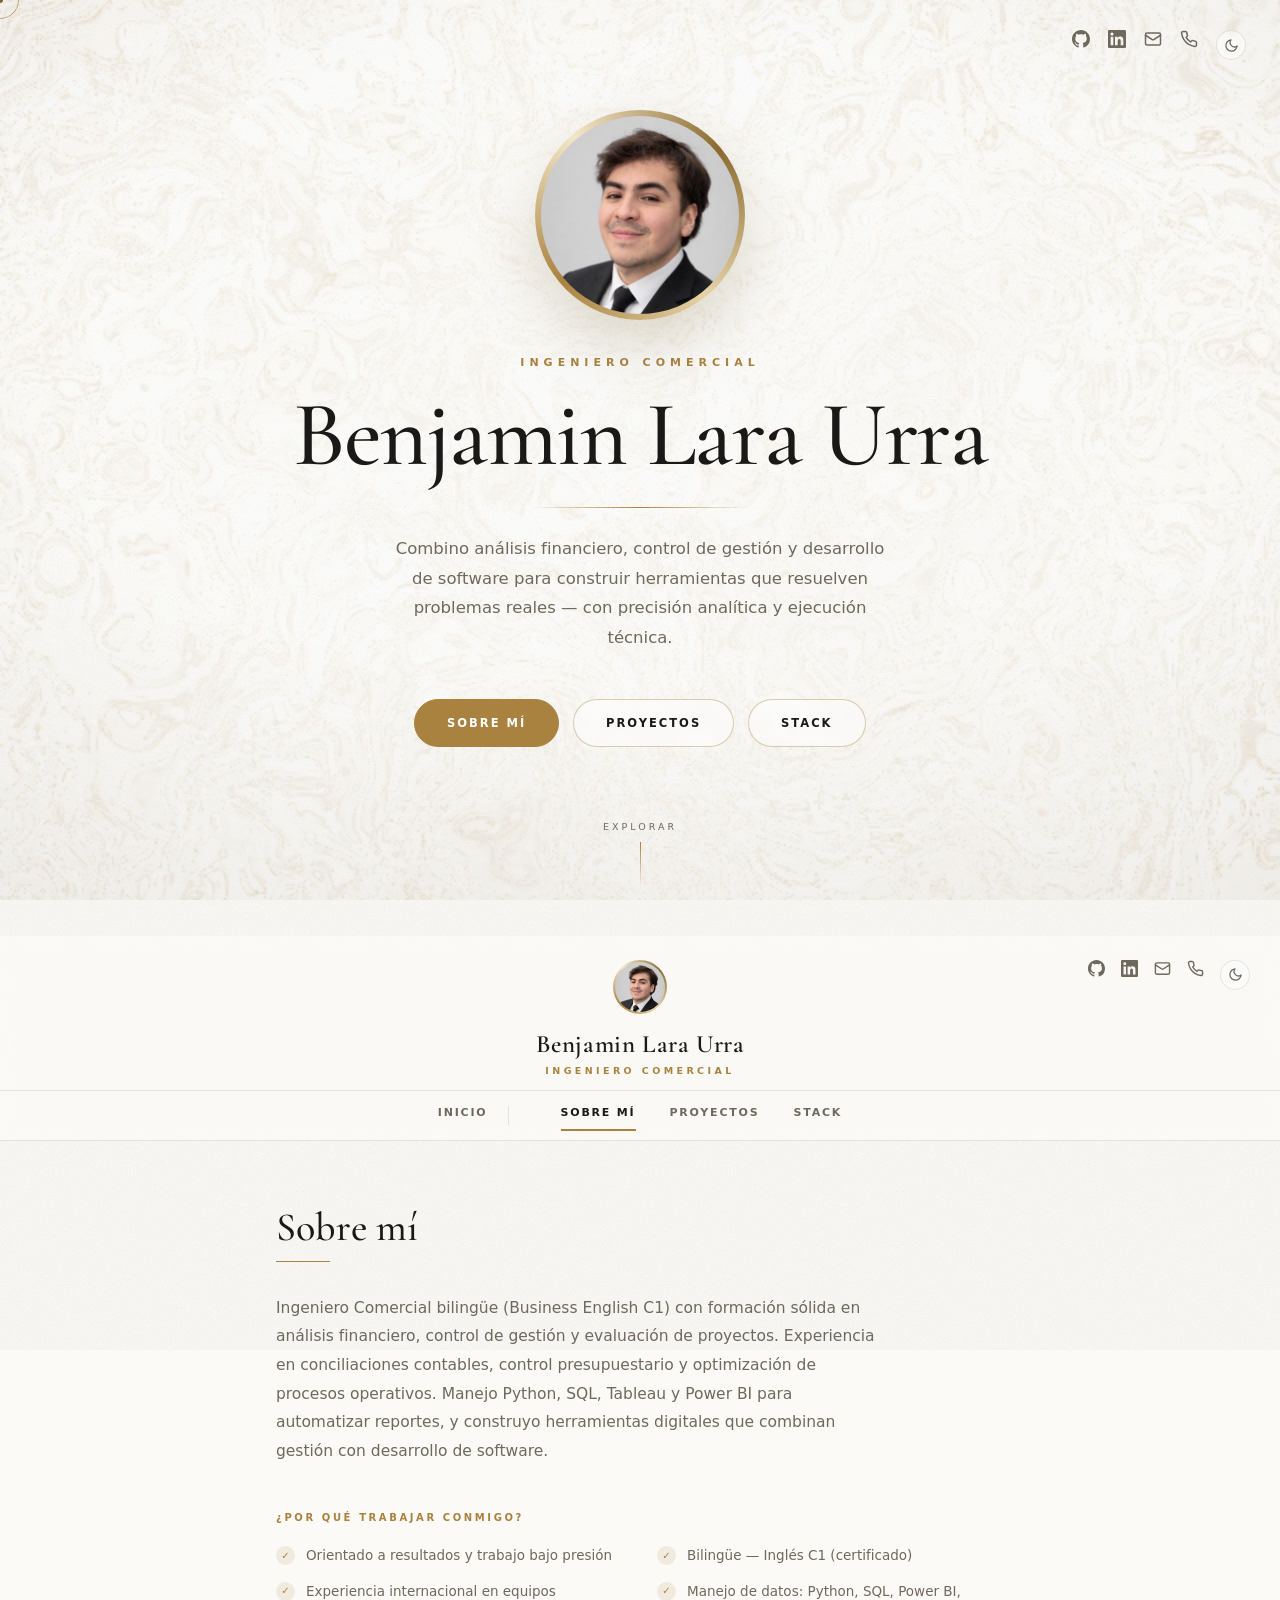
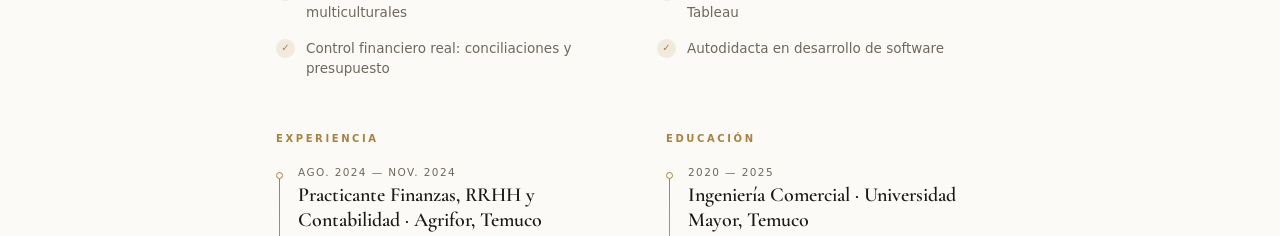
==== commit 3a334678: "Arregla jank de scroll: evita layout forzado en cada frame y aligera GPU El listener de scroll leía " ====
--- a/index.html
+++ b/index.html
@@ -473,8 +473,8 @@
     flex-shrink: 0;
     position: relative;
     background: var(--header-glass);
-    backdrop-filter: blur(16px) saturate(1.2);
-    -webkit-backdrop-filter: blur(16px) saturate(1.2);
+    backdrop-filter: blur(7px);
+    -webkit-backdrop-filter: blur(7px);
     border-bottom: 1px solid var(--line);
   }
 
@@ -1482,8 +1482,9 @@
   const uDark  = gl.getUniformLocation(prog, 'u_dark');
 
   // render at reduced resolution — marble is soft, nobody sees the difference,
-  // and it keeps the fragment cost sane on laptops
-  const SCALE = 0.5;
+  // and it keeps the fragment cost sane on laptops (and lower still on phones,
+  // where the GPU is weaker and this was visibly janking scroll)
+  const SCALE = window.innerWidth < 700 ? 0.32 : 0.5;
 
   function resize() {
     const w = Math.max(1, Math.floor(window.innerWidth * SCALE));
@@ -1514,7 +1515,16 @@
     if (reduced) requestAnimationFrame(frame);
   };
 
+  // the marble drifts slowly — redrawing at 30fps instead of 60 halves the GPU
+  // cost with no visible loss, which is what was fighting the browser for
+  // frames during scroll and reading as stutter
+  let lastDraw = 0;
+  const FRAME_MS = 1000 / 30;
+
   function frame(now) {
+    if (now - lastDraw < FRAME_MS) { requestAnimationFrame(frame); return; }
+    lastDraw = now;
+
     mx += (tmx - mx) * 0.045;
     my += (tmy - my) * 0.045;
     // ~0.6s to settle, so the stone lands with the 700ms CSS colour transition
@@ -1658,14 +1668,26 @@
   const items = [...document.querySelectorAll('#hero .rv'), document.getElementById('heroName')];
   let ticking = false;
 
+  // reading offsetHeight/scrollHeight on every scroll event forces a synchronous
+  // layout recalculation each frame — that's what was reading as the page
+  // "sticking". Both are stable (hero and #app are fixed-height), so measure
+  // once and only re-measure on resize.
+  let heroH = hero.offsetHeight;
+  let maxScroll = document.documentElement.scrollHeight - window.innerHeight;
+
+  function measure() {
+    heroH = hero.offsetHeight;
+    maxScroll = document.documentElement.scrollHeight - window.innerHeight;
+  }
+  window.addEventListener('resize', measure, { passive: true });
+
   window.addEventListener('scroll', () => {
     if (ticking) return;
     ticking = true;
     requestAnimationFrame(() => {
-      const max = document.documentElement.scrollHeight - window.innerHeight;
-      prog.style.width = (max > 0 ? (window.scrollY / max) * 100 : 0) + '%';
-
-      const p = Math.min(window.scrollY / hero.offsetHeight, 1);
+      prog.style.width = (maxScroll > 0 ? (window.scrollY / maxScroll) * 100 : 0) + '%';
+
+      const p = Math.min(window.scrollY / heroH, 1);
       items.forEach(el => {
         if (!el) return;
         el.style.opacity = String(Math.max(0, 1 - p * 1.25));
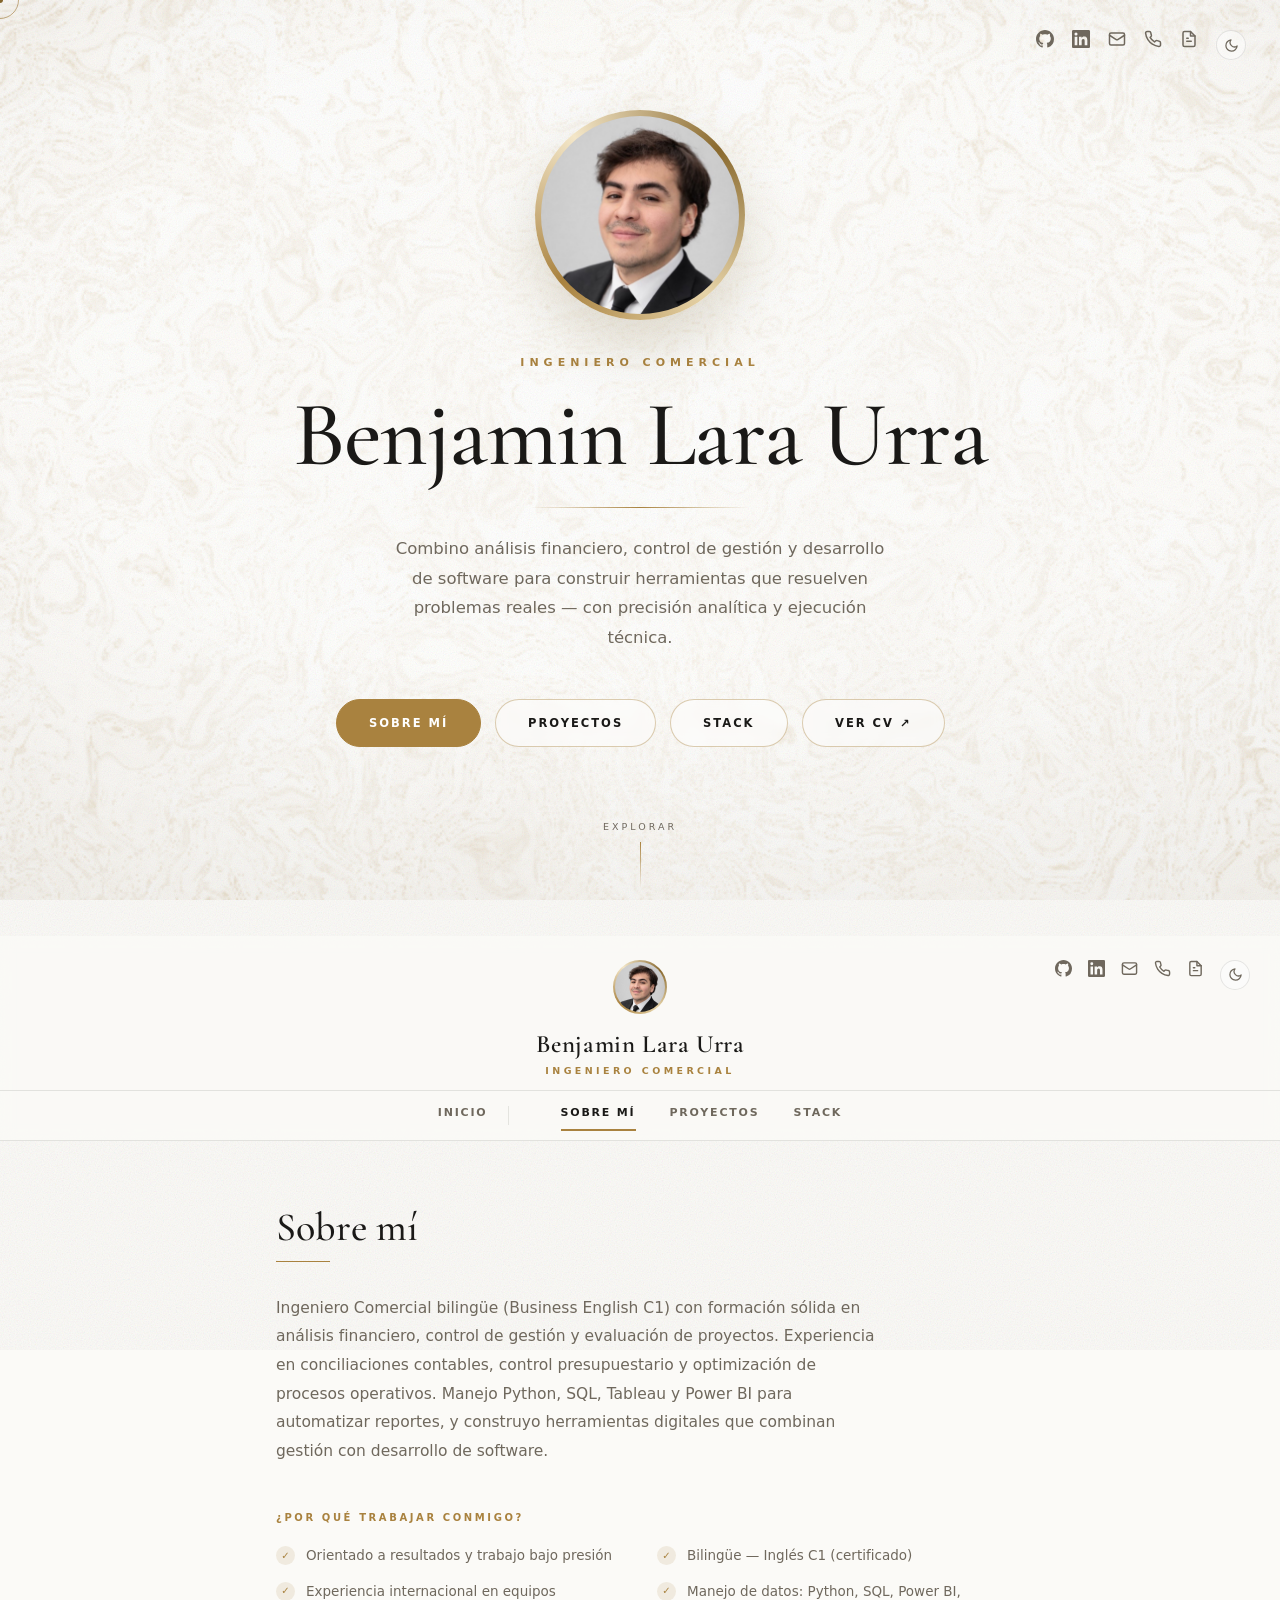
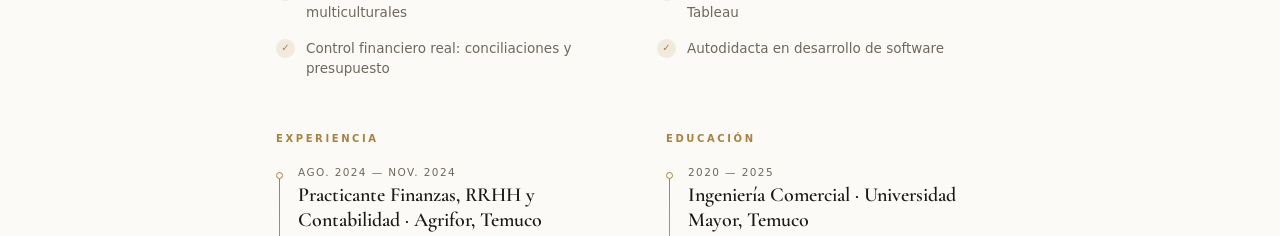
==== commit 02c43824: "Agrega CV descargable al portafolio Botón "Ver CV" en el hero junto a Sobre mí/Proyectos/Stack, más " ====
--- a/index.html
+++ b/index.html
@@ -1009,6 +1009,9 @@
     <a href="tel:+56984281982" aria-label="Teléfono" data-cursor>
       <svg width="18" height="18" viewBox="0 0 24 24" fill="none" stroke="currentColor" stroke-width="2" stroke-linecap="round" stroke-linejoin="round"><path d="M22 16.92v3a2 2 0 0 1-2.18 2 19.79 19.79 0 0 1-8.63-3.07 19.5 19.5 0 0 1-6-6 19.79 19.79 0 0 1-3.07-8.67A2 2 0 0 1 4.11 2h3a2 2 0 0 1 2 1.72c.127.96.362 1.903.7 2.81a2 2 0 0 1-.45 2.11L8.09 9.91a16 16 0 0 0 6 6l1.27-1.27a2 2 0 0 1 2.11-.45c.907.338 1.85.573 2.81.7A2 2 0 0 1 22 16.92z"/></svg>
     </a>
+    <a href="CV.pdf" target="_blank" rel="noopener" aria-label="Ver CV" data-cursor>
+      <svg width="18" height="18" viewBox="0 0 24 24" fill="none" stroke="currentColor" stroke-width="2" stroke-linecap="round" stroke-linejoin="round"><path d="M14 2H6a2 2 0 0 0-2 2v16a2 2 0 0 0 2 2h12a2 2 0 0 0 2-2V8z"/><path d="M14 2v6h6M9 15h6M9 11h2"/></svg>
+    </a>
     <button class="theme-btn" data-theme-toggle aria-label="Cambiar tema" data-cursor>
       <svg class="i-moon" viewBox="0 0 24 24" fill="none" stroke="currentColor" stroke-width="2" stroke-linecap="round" stroke-linejoin="round"><path d="M21 12.79A9 9 0 1 1 11.21 3 7 7 0 0 0 21 12.79z"/></svg>
       <svg class="i-sun" viewBox="0 0 24 24" fill="none" stroke="currentColor" stroke-width="2" stroke-linecap="round" stroke-linejoin="round"><circle cx="12" cy="12" r="4"/><path d="M12 2v2M12 20v2M4.9 4.9l1.4 1.4M17.7 17.7l1.4 1.4M2 12h2M20 12h2M4.9 19.1l1.4-1.4M17.7 6.3l1.4-1.4"/></svg>
@@ -1028,6 +1031,7 @@
     <a class="mg primary" href="#sobre" data-index="0" data-cursor><span>Sobre mí</span></a>
     <a class="mg" href="#proyectos" data-index="1" data-cursor><span>Proyectos</span></a>
     <a class="mg" href="#stack" data-index="2" data-cursor><span>Stack</span></a>
+    <a class="mg" href="CV.pdf" target="_blank" rel="noopener" data-cursor><span>Ver CV ↗</span></a>
   </div>
 
   <div class="hero-scroll rv" id="heroScroll" data-cursor>
@@ -1050,6 +1054,9 @@
       </a>
       <a href="tel:+56984281982" aria-label="Teléfono" data-cursor>
         <svg width="17" height="17" viewBox="0 0 24 24" fill="none" stroke="currentColor" stroke-width="2" stroke-linecap="round" stroke-linejoin="round"><path d="M22 16.92v3a2 2 0 0 1-2.18 2 19.79 19.79 0 0 1-8.63-3.07 19.5 19.5 0 0 1-6-6 19.79 19.79 0 0 1-3.07-8.67A2 2 0 0 1 4.11 2h3a2 2 0 0 1 2 1.72c.127.96.362 1.903.7 2.81a2 2 0 0 1-.45 2.11L8.09 9.91a16 16 0 0 0 6 6l1.27-1.27a2 2 0 0 1 2.11-.45c.907.338 1.85.573 2.81.7A2 2 0 0 1 22 16.92z"/></svg>
+      </a>
+      <a href="CV.pdf" target="_blank" rel="noopener" aria-label="Ver CV" data-cursor>
+        <svg width="17" height="17" viewBox="0 0 24 24" fill="none" stroke="currentColor" stroke-width="2" stroke-linecap="round" stroke-linejoin="round"><path d="M14 2H6a2 2 0 0 0-2 2v16a2 2 0 0 0 2 2h12a2 2 0 0 0 2-2V8z"/><path d="M14 2v6h6M9 15h6M9 11h2"/></svg>
       </a>
       <button class="theme-btn" data-theme-toggle aria-label="Cambiar tema" data-cursor>
         <svg class="i-moon" viewBox="0 0 24 24" fill="none" stroke="currentColor" stroke-width="2" stroke-linecap="round" stroke-linejoin="round"><path d="M21 12.79A9 9 0 1 1 11.21 3 7 7 0 0 0 21 12.79z"/></svg>
@@ -1739,7 +1746,7 @@
   a.addEventListener('click', (e) => { e.preventDefault(); goTo(i); });
 });
 
-document.querySelectorAll('.hero-pills a').forEach(a => {
+document.querySelectorAll('.hero-pills a[data-index]').forEach(a => {
   a.addEventListener('click', (e) => {
     e.preventDefault();
     goTo(parseInt(a.dataset.index, 10));
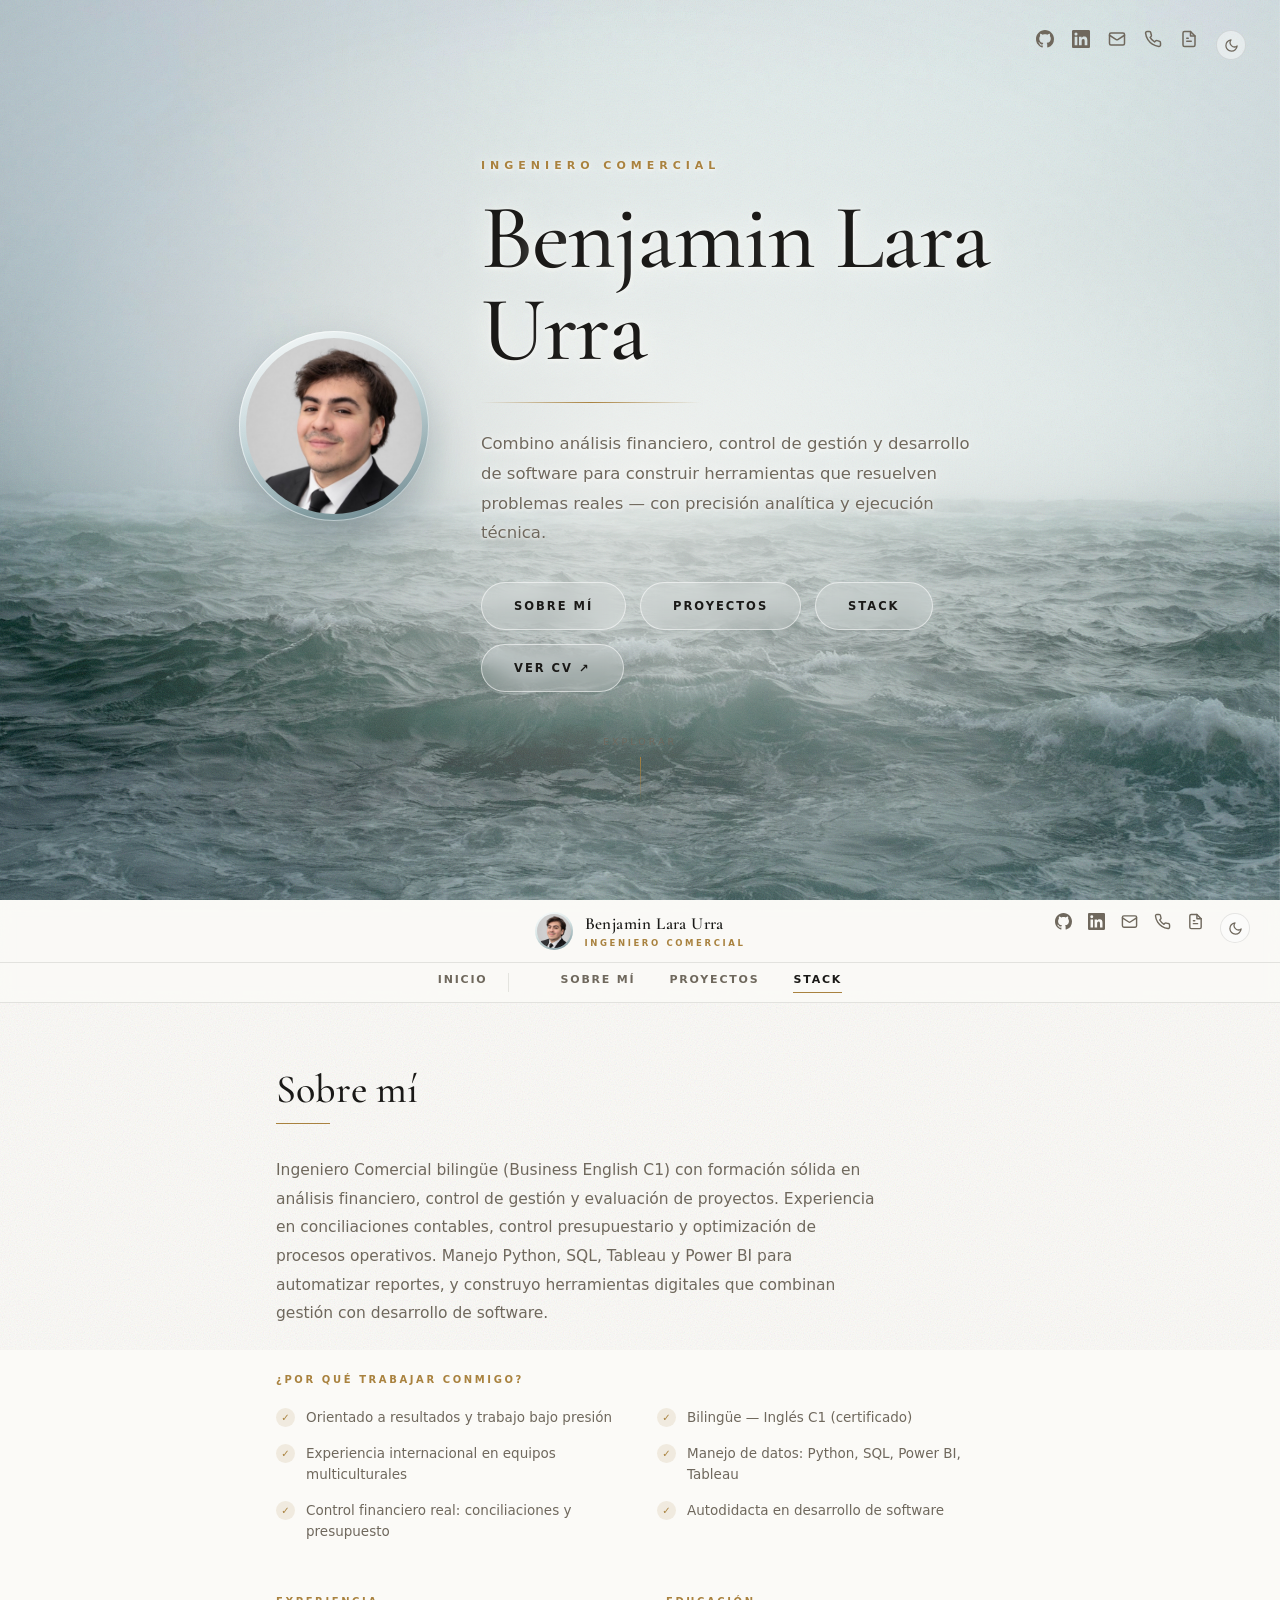
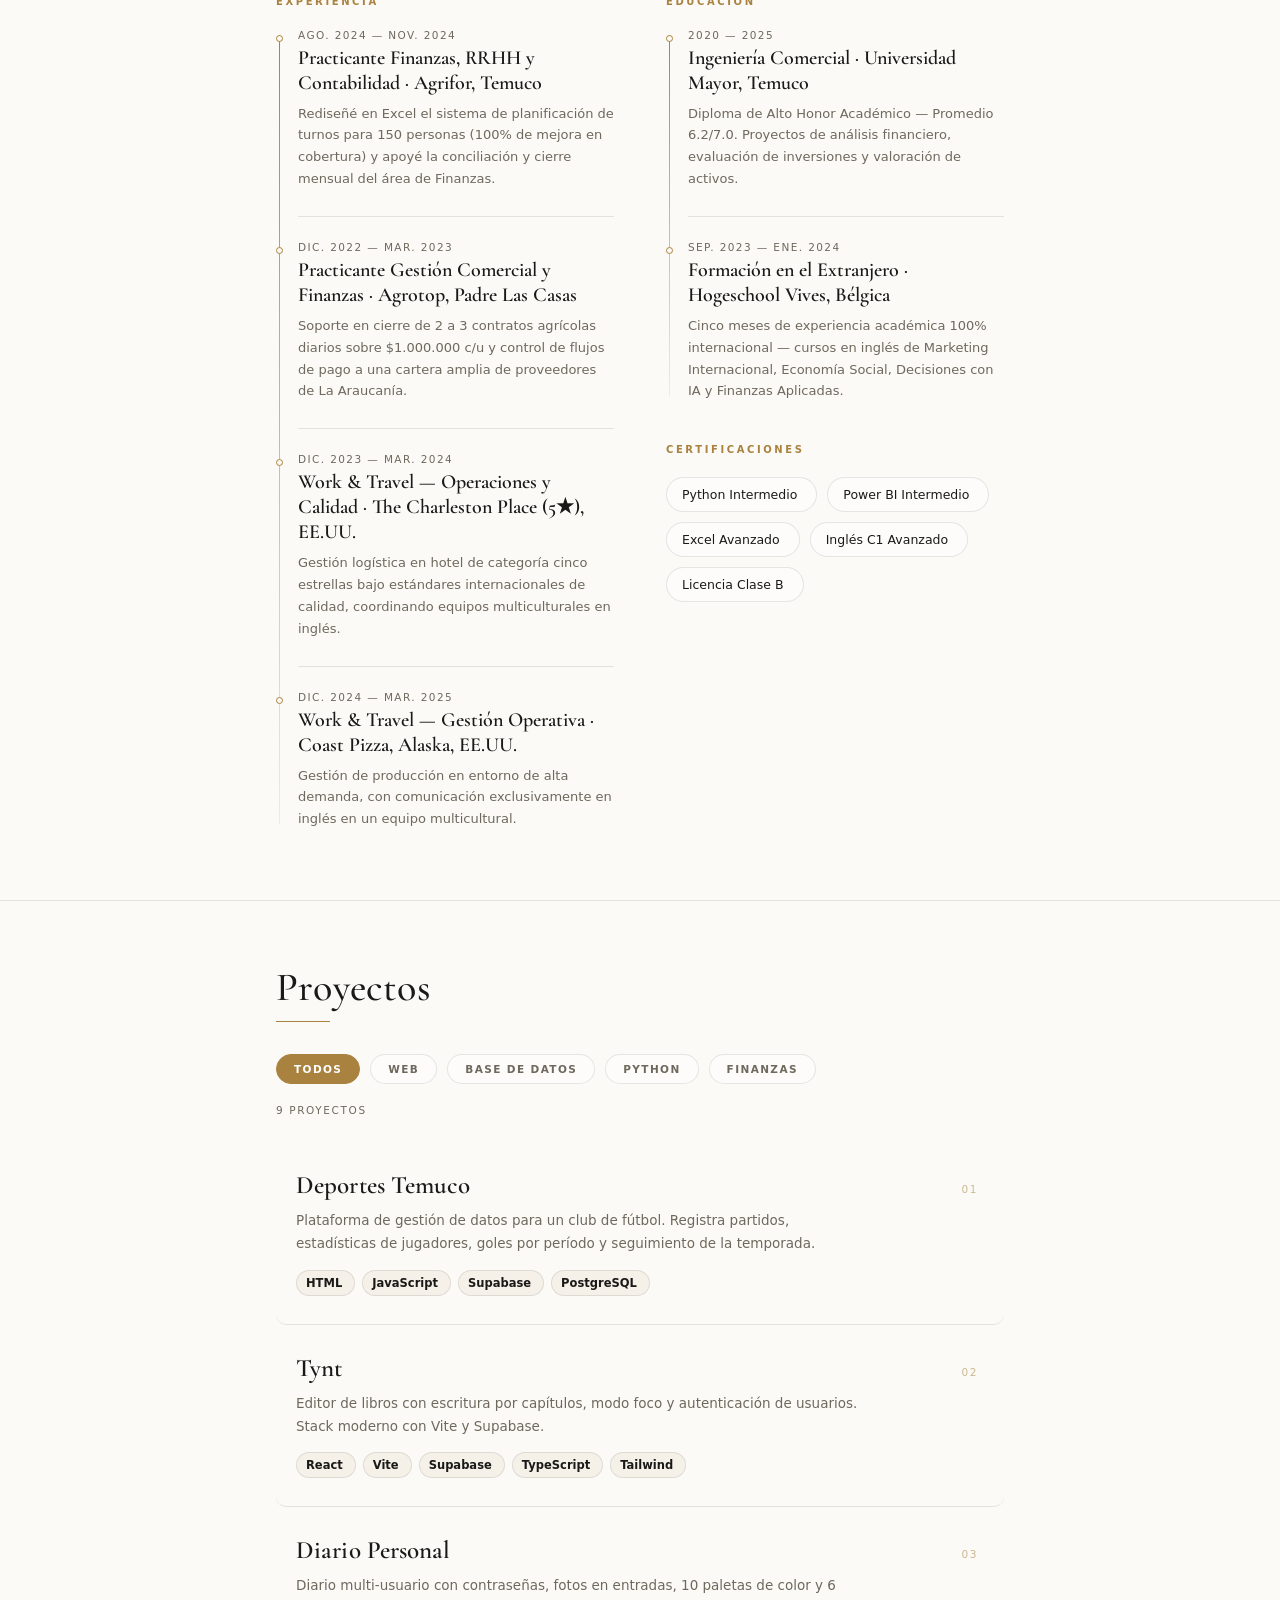
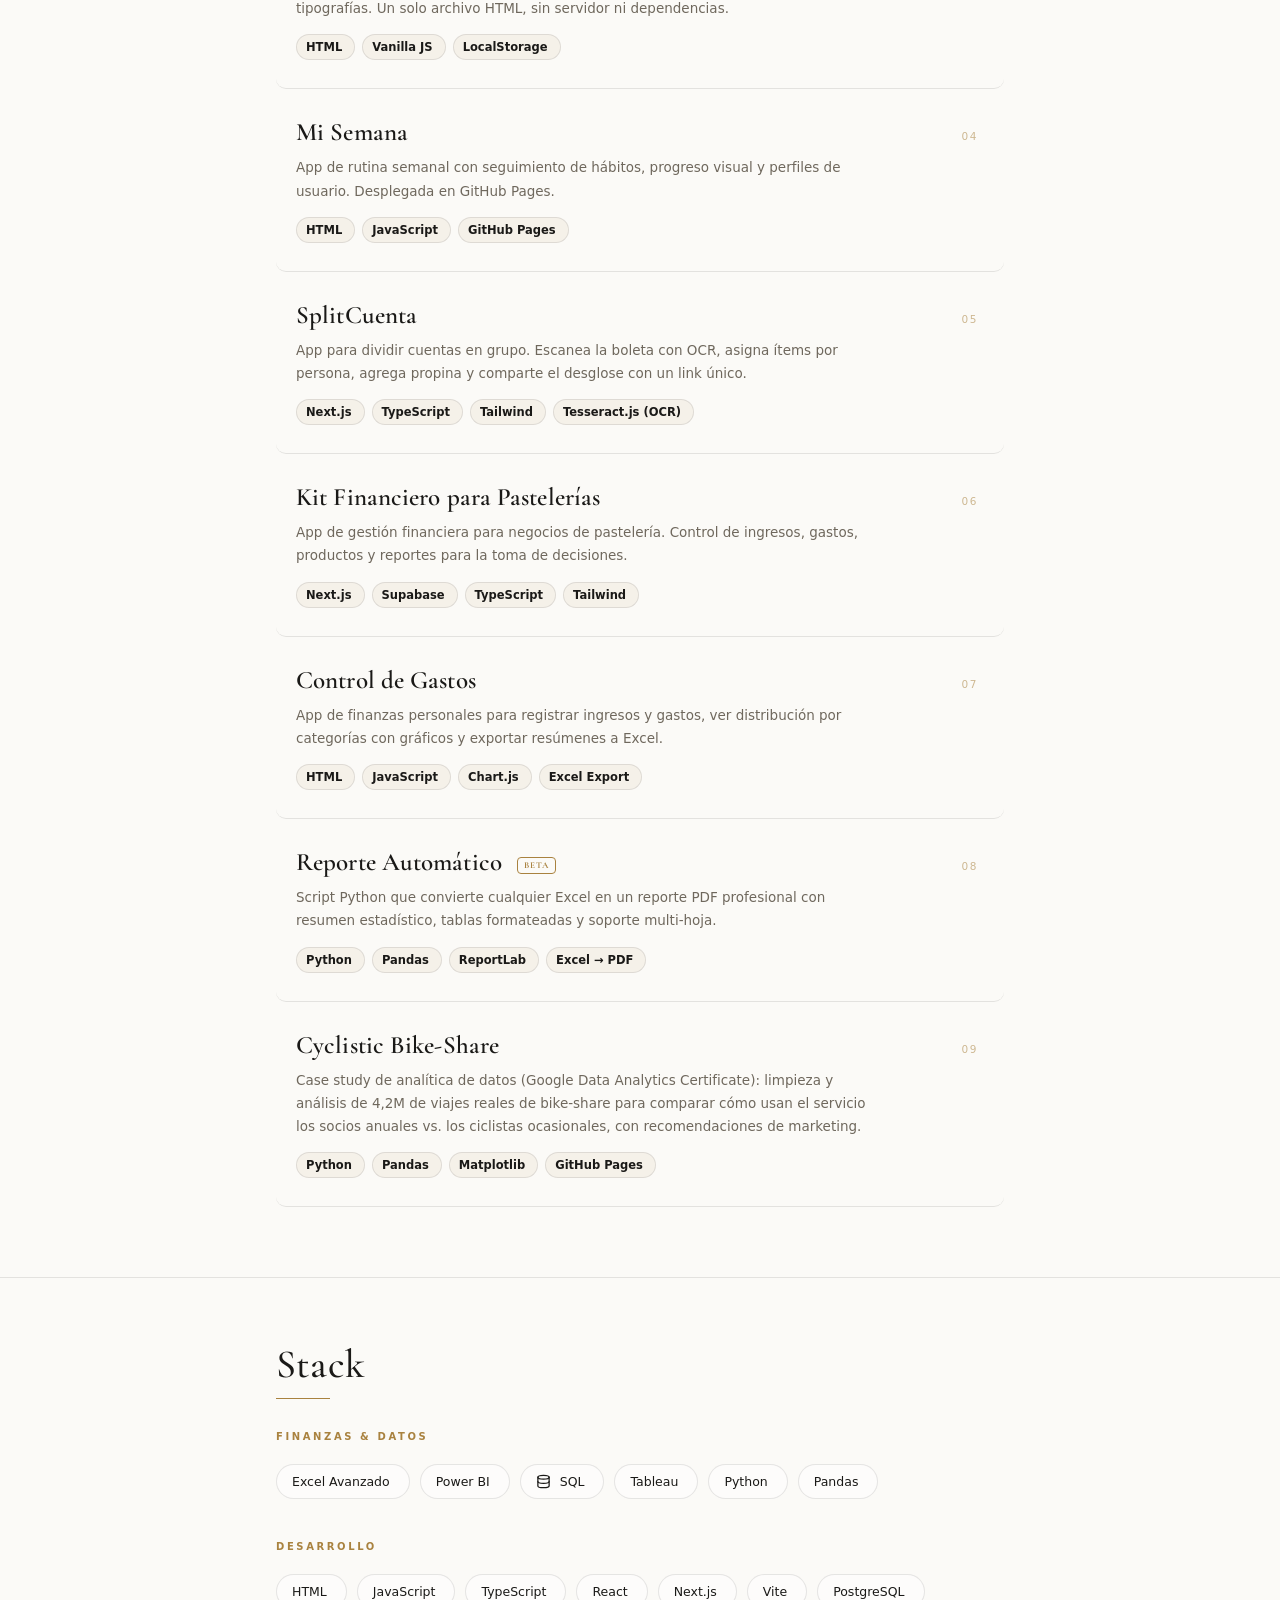
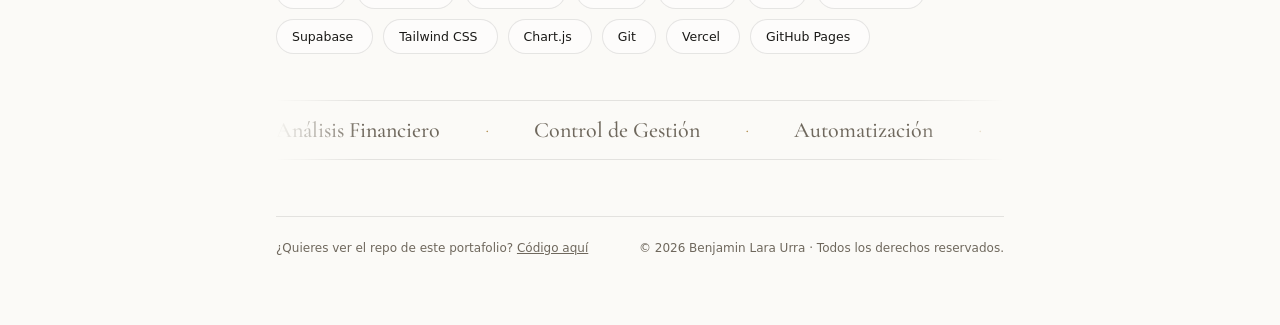
==== commit 6755a49c: "Mejora navegacion: scroll continuo, cursor profesional y gate del hero - Sobre mi/Proyectos/Stack pa" ====
--- a/index.html
+++ b/index.html
@@ -20,11 +20,13 @@
     --line: rgba(26,25,23,0.10);
     --gold: #a9823f;
     --gold-deep: #8a6a2f;
+    --sea: #2f7d8c;
+    --sea-deep: #1f5b68;
     --glass: rgba(255,255,255,0.45);
     --glass-strong: rgba(255,255,255,0.62);
     --header-glass: rgba(251,250,247,0.82);
     --grain-op: 0.30;
-    --vignette: rgba(120,105,80,0.13);
+    --vignette: rgba(20,55,70,0.12);
     --icon-hex: %231a1917;
     --serif: 'Cormorant Garamond', 'Times New Roman', serif;
     --sans: -apple-system, BlinkMacSystemFont, 'Segoe UI', system-ui, sans-serif;
@@ -38,6 +40,8 @@
     --line: rgba(243,240,234,0.13);
     --gold: #c9a24d;
     --gold-deep: #e2c079;
+    --sea: #4fb3c4;
+    --sea-deep: #7ed1de;
     --glass: rgba(255,255,255,0.05);
     --glass-strong: rgba(255,255,255,0.09);
     --header-glass: rgba(12,11,10,0.78);
@@ -60,23 +64,41 @@
 
   body.locked { overflow: hidden; }
 
-  /* ─────────── Marble canvas ─────────── */
-  #marble {
+  /* ─────────── Scene photos: real ocean → real sand ─────────── */
+  .scene-layer {
     position: fixed;
     inset: 0;
-    width: 100%;
-    height: 100%;
     z-index: 0;
-    display: block;
-  }
-
-  /* graceful fallback when WebGL is unavailable */
-  #marble.no-webgl {
-    background: radial-gradient(ellipse at 30% 20%, #fdfcfa 0%, #f4f0e8 45%, #e9e2d4 100%);
-  }
-
-  body.dark #marble.no-webgl {
-    background: radial-gradient(ellipse at 30% 20%, #17150f 0%, #100e0c 45%, #070605 100%);
+    background-size: cover;
+    background-position: center 62%;
+    transition: filter 700ms var(--ease);
+  }
+
+  .scene-sea  { background-image: url('ocean.jpg'); }
+  .scene-sand { background-image: url('sand.jpg'); opacity: 0; }
+
+  body.dark .scene-layer { filter: brightness(0.5) saturate(0.9); }
+
+  /* legibility wash behind body copy as the sand section comes in */
+  .content-scrim {
+    position: fixed;
+    inset: 0;
+    z-index: 1;
+    background: var(--bg);
+    opacity: 0;
+    pointer-events: none;
+  }
+
+  /* soft, theme-matched patch behind the hero headline — keeps the photo
+     vivid at the edges while guaranteeing contrast where the type sits */
+  .hero-scrim {
+    position: absolute;
+    inset: 0;
+    z-index: -1;
+    pointer-events: none;
+    background: radial-gradient(ellipse 68% 72% at 50% 52%, var(--bg) 0%, transparent 75%);
+    opacity: 0.72;
+    transition: opacity 700ms var(--ease), background 700ms var(--ease);
   }
 
   /* film grain */
@@ -154,43 +176,6 @@
     font-variant-numeric: tabular-nums;
   }
 
-  /* ─────────── Custom cursor ─────────── */
-  .cur-dot, .cur-ring {
-    position: fixed;
-    top: 0; left: 0;
-    border-radius: 50%;
-    pointer-events: none;
-    z-index: 190;
-    mix-blend-mode: multiply;
-  }
-
-  body.dark .cur-dot, body.dark .cur-ring { mix-blend-mode: screen; }
-
-  .cur-dot {
-    width: 6px; height: 6px;
-    background: var(--gold-deep);
-    margin: -3px 0 0 -3px;
-  }
-
-  .cur-ring {
-    width: 38px; height: 38px;
-    border: 1px solid color-mix(in srgb, var(--gold) 60%, transparent);
-    margin: -19px 0 0 -19px;
-    transition: width 300ms var(--ease), height 300ms var(--ease),
-                margin 300ms var(--ease), background 300ms var(--ease),
-                border-color 300ms var(--ease);
-  }
-
-  .cur-ring.grow {
-    width: 74px; height: 74px;
-    margin: -37px 0 0 -37px;
-    background: rgba(169,130,63,0.09);
-    border-color: rgba(169,130,63,0.3);
-  }
-
-  @media (hover: none), (pointer: coarse) {
-    .cur-dot, .cur-ring { display: none; }
-  }
 
   /* ─────────── Theme toggle ─────────── */
   .theme-btn {
@@ -277,17 +262,22 @@
 
   .hero-social a:hover { color: var(--gold); transform: translateY(-2px); }
 
-  /* photo with marble ring + shine sweep */
+  /* photo styled like a ship's porthole — quiet, nautical, no gold/sheen */
   .portrait {
     position: relative;
-    width: 210px;
-    height: 210px;
+    width: 190px;
+    height: 190px;
+    flex-shrink: 0;
     border-radius: 50%;
-    margin-bottom: 36px;
-    padding: 6px;
-    background: conic-gradient(from 140deg, #e6d3a8, var(--gold), #f3e6c8, var(--gold-deep), #e6d3a8);
-    box-shadow: 0 26px 60px rgba(120,95,45,0.22);
+    padding: 7px;
+    background: linear-gradient(155deg, rgba(255,255,255,0.95), rgba(186,212,216,0.55) 45%, rgba(48,86,98,0.65) 100%);
+    box-shadow: 0 22px 48px rgba(8,35,48,0.26), inset 0 0 0 1px rgba(255,255,255,0.5);
     overflow: hidden;
+  }
+
+  body.dark .portrait {
+    background: linear-gradient(155deg, rgba(255,255,255,0.32), rgba(120,150,160,0.32) 45%, rgba(14,26,34,0.7) 100%);
+    box-shadow: 0 22px 48px rgba(0,0,0,0.55), inset 0 0 0 1px rgba(255,255,255,0.12);
   }
 
   .portrait img {
@@ -296,28 +286,16 @@
     border-radius: 50%;
     object-fit: cover;
     display: block;
-    position: relative;
-    z-index: 1;
-  }
-
-  .portrait::after {
-    content: '';
-    position: absolute;
-    top: -60%;
-    left: -120%;
-    width: 60%;
-    height: 220%;
-    background: linear-gradient(100deg, transparent, rgba(255,255,255,0.75), transparent);
-    transform: rotate(18deg);
-    z-index: 2;
-    animation: sheen 6.5s ease-in-out 1.6s infinite;
-  }
-
-  @keyframes sheen {
-    0%   { left: -120%; }
-    38%  { left: 150%; }
-    100% { left: 150%; }
-  }
+  }
+
+  .hero-main {
+    display: flex;
+    align-items: center;
+    gap: 52px;
+    margin-bottom: 44px;
+  }
+
+  .hero-copy { text-align: left; max-width: 560px; }
 
   .hero-eyebrow {
     font-size: 11px;
@@ -326,6 +304,7 @@
     text-transform: uppercase;
     color: var(--gold);
     margin-bottom: 20px;
+    text-shadow: 0 1px 16px var(--bg), 0 1px 3px var(--bg);
   }
 
   .hero-name {
@@ -335,6 +314,7 @@
     letter-spacing: -1.5px;
     line-height: 1;
     margin-bottom: 26px;
+    text-shadow: 0 2px 28px var(--bg), 0 1px 4px var(--bg);
   }
 
   /* split-char reveal */
@@ -362,15 +342,15 @@
     color: var(--muted);
     line-height: 1.8;
     max-width: 500px;
-    margin-bottom: 46px;
+    margin-bottom: 34px;
+    text-shadow: 0 1px 14px var(--bg), 0 1px 3px var(--bg);
   }
 
   .hero-pills {
     display: flex;
     flex-wrap: wrap;
-    justify-content: center;
+    justify-content: flex-start;
     gap: 14px;
-    margin-bottom: 74px;
   }
 
   .mg {
@@ -414,6 +394,28 @@
 
   .mg.primary::before { background: var(--gold-deep); }
 
+  /* hero pills sit on the ocean photo, not the paper bg — sea accent instead of gold */
+  .hero-pills .mg {
+    border-color: rgba(255,255,255,0.55);
+    background: rgba(255,255,255,0.16);
+    backdrop-filter: blur(10px);
+    -webkit-backdrop-filter: blur(10px);
+  }
+
+  body.dark .hero-pills .mg { background: rgba(10,20,24,0.32); border-color: rgba(255,255,255,0.25); }
+
+  .hero-pills .mg::before { background: var(--sea); }
+  .hero-pills .mg:hover,
+  body.dark .hero-pills .mg:hover { border-color: var(--sea); }
+
+  .hero-pills .mg.primary,
+  body.dark .hero-pills .mg.primary {
+    background: var(--sea);
+    border-color: var(--sea);
+  }
+
+  .hero-pills .mg.primary::before { background: var(--sea-deep); }
+
   .hero-scroll {
     display: flex;
     flex-direction: column;
@@ -454,8 +456,11 @@
     100% { top: 100%; }
   }
 
-  @media (max-width: 600px) {
+  @media (max-width: 700px) {
     .hero-social { position: static; margin-bottom: 34px; }
+    .hero-main { flex-direction: column; gap: 28px; text-align: center; }
+    .hero-copy { text-align: center; }
+    .hero-pills { justify-content: center; }
     .portrait { width: 165px; height: 165px; }
     #hero { padding: 60px 20px 40px; }
   }
@@ -464,14 +469,12 @@
   #app {
     position: relative;
     z-index: 2;
-    height: 100svh;
-    display: flex;
-    flex-direction: column;
   }
 
   header.topbar {
-    flex-shrink: 0;
-    position: relative;
+    position: sticky;
+    top: 0;
+    z-index: 10;
     background: var(--header-glass);
     backdrop-filter: blur(7px);
     -webkit-backdrop-filter: blur(7px);
@@ -480,7 +483,7 @@
 
   .social-corner {
     position: absolute;
-    top: 24px;
+    top: 13px;
     right: 30px;
     display: flex;
     gap: 16px;
@@ -495,34 +498,44 @@
   .social-corner a:hover { color: var(--gold); transform: translateY(-2px); }
 
   .brand {
-    text-align: center;
-    padding: 24px 96px 14px;
+    display: flex;
+    align-items: center;
+    justify-content: center;
+    gap: 12px;
+    padding: 12px 96px;
   }
 
   .brand-photo {
-    width: 54px;
-    height: 54px;
+    width: 38px;
+    height: 38px;
+    flex-shrink: 0;
     border-radius: 50%;
     object-fit: cover;
     padding: 2px;
-    background: conic-gradient(from 140deg, #e6d3a8, var(--gold), #f3e6c8, var(--gold-deep), #e6d3a8);
-    margin-bottom: 11px;
-  }
+    background: linear-gradient(155deg, rgba(255,255,255,0.95), rgba(186,212,216,0.55) 45%, rgba(48,86,98,0.65) 100%);
+  }
+
+  body.dark .brand-photo {
+    background: linear-gradient(155deg, rgba(255,255,255,0.32), rgba(120,150,160,0.32) 45%, rgba(14,26,34,0.7) 100%);
+  }
+
+  .brand-text { text-align: left; }
 
   .brand-name {
     font-family: var(--serif);
-    font-size: 25px;
+    font-size: 17px;
     font-weight: 600;
-    letter-spacing: 0.6px;
+    letter-spacing: 0.4px;
+    line-height: 1.2;
   }
 
   .brand-title {
-    font-size: 9.5px;
+    font-size: 8.5px;
     font-weight: 600;
-    letter-spacing: 3.4px;
+    letter-spacing: 2.6px;
     text-transform: uppercase;
     color: var(--gold);
-    margin-top: 6px;
+    margin-top: 3px;
   }
 
   /* nav with sliding indicator */
@@ -531,7 +544,7 @@
     display: flex;
     justify-content: center;
     gap: 34px;
-    padding: 15px 24px;
+    padding: 10px 24px;
     border-top: 1px solid var(--line);
   }
 
@@ -568,32 +581,21 @@
 
   @media (max-width: 600px) {
     .social-corner { position: static; justify-content: center; padding: 14px 0 0; }
-    .brand { padding: 8px 24px 14px; }
+    .brand { padding: 8px 24px; }
     .subnav { gap: 14px 18px; flex-wrap: wrap; }
     .home-link { padding-right: 14px; margin-right: 0; }
     #navInk { display: none; }
   }
 
   /* ─────────── Panels ─────────── */
-  .viewport {
-    flex: 1;
-    min-height: 0;
-    overflow: hidden;
-    position: relative;
-  }
-
-  .track {
-    display: flex;
-    height: 100%;
-    transition: transform 780ms var(--ease);
-  }
+  .viewport { position: relative; }
 
   .panel {
-    height: 100%;
-    overflow-y: auto;
-    flex-shrink: 0;
-    -webkit-overflow-scrolling: touch;
-  }
+    scroll-margin-top: var(--header-h, 92px);
+    border-top: 1px solid var(--line);
+  }
+
+  .panel:first-child { border-top: none; }
 
   .panel-inner {
     max-width: 780px;
@@ -977,17 +979,19 @@
       transition-duration: 0.001ms !important;
     }
   }
+
+  button, .hero-scroll, [role="button"] { cursor: pointer; }
 </style>
 </head>
 <body class="locked">
 
-<canvas id="marble"></canvas>
+<div class="scene-layer scene-sea"></div>
+<div class="scene-layer scene-sand"></div>
+<div class="content-scrim"></div>
 <div class="vignette"></div>
 <div class="grain"></div>
 
 <div id="progress"></div>
-<div class="cur-ring" id="curRing"></div>
-<div class="cur-dot" id="curDot"></div>
 
 <div id="loader">
   <div class="loader-mark">BLU</div>
@@ -996,45 +1000,50 @@
 </div>
 
 <section id="hero">
+  <div class="hero-scrim"></div>
   <div class="hero-social">
-    <a href="https://github.com/blu-chl" target="_blank" rel="noopener" aria-label="GitHub" data-cursor>
+    <a href="https://github.com/blu-chl" target="_blank" rel="noopener" aria-label="GitHub">
       <svg width="18" height="18" viewBox="0 0 24 24" fill="currentColor"><path d="M12 0C5.37 0 0 5.37 0 12c0 5.31 3.435 9.795 8.205 11.385.6.105.825-.255.825-.57 0-.285-.015-1.23-.015-2.235-3.015.555-3.795-.735-4.035-1.41-.135-.345-.72-1.41-1.23-1.695-.42-.225-1.02-.78-.015-.795.945-.015 1.62.87 1.845 1.23 1.08 1.815 2.805 1.305 3.495.99.105-.78.42-1.305.765-1.605-2.67-.3-5.46-1.335-5.46-5.925 0-1.305.465-2.385 1.23-3.225-.12-.3-.54-1.53.12-3.18 0 0 1.005-.315 3.3 1.23.96-.27 1.98-.405 3-.405s2.04.135 3 .405c2.295-1.56 3.3-1.23 3.3-1.23.66 1.65.24 2.88.12 3.18.765.84 1.23 1.905 1.23 3.225 0 4.605-2.805 5.625-5.475 5.925.435.375.81 1.095.81 2.22 0 1.605-.015 2.895-.015 3.3 0 .315.225.69.825.57A12.02 12.02 0 0024 12c0-6.63-5.37-12-12-12z"/></svg>
     </a>
-    <a href="https://linkedin.com/in/blu-ingeco" target="_blank" rel="noopener" aria-label="LinkedIn" data-cursor>
+    <a href="https://linkedin.com/in/blu-ingeco" target="_blank" rel="noopener" aria-label="LinkedIn">
       <svg width="18" height="18" viewBox="0 0 24 24" fill="currentColor"><path d="M20.447 20.452h-3.554v-5.569c0-1.328-.027-3.037-1.852-3.037-1.853 0-2.136 1.445-2.136 2.939v5.667H9.351V9h3.414v1.561h.046c.477-.9 1.637-1.85 3.37-1.85 3.601 0 4.267 2.37 4.267 5.455v6.286zM5.337 7.433a2.062 2.062 0 01-2.063-2.065 2.064 2.064 0 112.063 2.065zm1.782 13.019H3.555V9h3.564v11.452zM22.225 0H1.771C.792 0 0 .774 0 1.729v20.542C0 23.227.792 24 1.771 24h20.451C23.2 24 24 23.227 24 22.271V1.729C24 .774 23.2 0 22.222 0h.003z"/></svg>
     </a>
-    <a href="mailto:benjamin.lara.urra@gmail.com" aria-label="Email" data-cursor>
+    <a href="mailto:benjamin.lara.urra@gmail.com" aria-label="Email">
       <svg width="18" height="18" viewBox="0 0 24 24" fill="none" stroke="currentColor" stroke-width="2" stroke-linecap="round" stroke-linejoin="round"><rect x="2" y="4" width="20" height="16" rx="2"/><path d="m22 7-8.97 5.7a1.94 1.94 0 0 1-2.06 0L2 7"/></svg>
     </a>
-    <a href="tel:+56984281982" aria-label="Teléfono" data-cursor>
+    <a href="tel:+56984281982" aria-label="Teléfono">
       <svg width="18" height="18" viewBox="0 0 24 24" fill="none" stroke="currentColor" stroke-width="2" stroke-linecap="round" stroke-linejoin="round"><path d="M22 16.92v3a2 2 0 0 1-2.18 2 19.79 19.79 0 0 1-8.63-3.07 19.5 19.5 0 0 1-6-6 19.79 19.79 0 0 1-3.07-8.67A2 2 0 0 1 4.11 2h3a2 2 0 0 1 2 1.72c.127.96.362 1.903.7 2.81a2 2 0 0 1-.45 2.11L8.09 9.91a16 16 0 0 0 6 6l1.27-1.27a2 2 0 0 1 2.11-.45c.907.338 1.85.573 2.81.7A2 2 0 0 1 22 16.92z"/></svg>
     </a>
-    <a href="CV.pdf" target="_blank" rel="noopener" aria-label="Ver CV" data-cursor>
+    <a href="CV.pdf" target="_blank" rel="noopener" aria-label="Ver CV">
       <svg width="18" height="18" viewBox="0 0 24 24" fill="none" stroke="currentColor" stroke-width="2" stroke-linecap="round" stroke-linejoin="round"><path d="M14 2H6a2 2 0 0 0-2 2v16a2 2 0 0 0 2 2h12a2 2 0 0 0 2-2V8z"/><path d="M14 2v6h6M9 15h6M9 11h2"/></svg>
     </a>
-    <button class="theme-btn" data-theme-toggle aria-label="Cambiar tema" data-cursor>
+    <button class="theme-btn" data-theme-toggle aria-label="Cambiar tema">
       <svg class="i-moon" viewBox="0 0 24 24" fill="none" stroke="currentColor" stroke-width="2" stroke-linecap="round" stroke-linejoin="round"><path d="M21 12.79A9 9 0 1 1 11.21 3 7 7 0 0 0 21 12.79z"/></svg>
       <svg class="i-sun" viewBox="0 0 24 24" fill="none" stroke="currentColor" stroke-width="2" stroke-linecap="round" stroke-linejoin="round"><circle cx="12" cy="12" r="4"/><path d="M12 2v2M12 20v2M4.9 4.9l1.4 1.4M17.7 17.7l1.4 1.4M2 12h2M20 12h2M4.9 19.1l1.4-1.4M17.7 6.3l1.4-1.4"/></svg>
     </button>
   </div>
 
-  <div class="portrait rv">
-    <img src="foto.jpg" alt="Benjamin Lara Urra" onerror="this.parentElement.style.display='none'">
+  <div class="hero-main">
+    <div class="portrait rv">
+      <img src="foto.jpg" alt="Benjamin Lara Urra" onerror="this.parentElement.style.display='none'">
+    </div>
+
+    <div class="hero-copy">
+      <p class="hero-eyebrow rv">Ingeniero Comercial</p>
+      <h1 class="hero-name" id="heroName">Benjamin Lara Urra</h1>
+      <div class="hero-rule" id="heroRule"></div>
+      <p class="hero-intro rv">Combino análisis financiero, control de gestión y desarrollo de software para construir herramientas que resuelven problemas reales — con precisión analítica y ejecución técnica.</p>
+
+      <div class="hero-pills rv">
+        <a class="mg" href="#sobre"><span>Sobre mí</span></a>
+        <a class="mg" href="#proyectos"><span>Proyectos</span></a>
+        <a class="mg" href="#stack"><span>Stack</span></a>
+        <a class="mg" href="CV.pdf" target="_blank" rel="noopener"><span>Ver CV ↗</span></a>
+      </div>
+    </div>
   </div>
 
-  <p class="hero-eyebrow rv">Ingeniero Comercial</p>
-  <h1 class="hero-name" id="heroName">Benjamin Lara Urra</h1>
-  <div class="hero-rule" id="heroRule"></div>
-  <p class="hero-intro rv">Combino análisis financiero, control de gestión y desarrollo de software para construir herramientas que resuelven problemas reales — con precisión analítica y ejecución técnica.</p>
-
-  <div class="hero-pills rv">
-    <a class="mg primary" href="#sobre" data-index="0" data-cursor><span>Sobre mí</span></a>
-    <a class="mg" href="#proyectos" data-index="1" data-cursor><span>Proyectos</span></a>
-    <a class="mg" href="#stack" data-index="2" data-cursor><span>Stack</span></a>
-    <a class="mg" href="CV.pdf" target="_blank" rel="noopener" data-cursor><span>Ver CV ↗</span></a>
-  </div>
-
-  <div class="hero-scroll rv" id="heroScroll" data-cursor>
+  <div class="hero-scroll rv" id="heroScroll">
     <span>Explorar</span>
     <i></i>
   </div>
@@ -1043,22 +1052,22 @@
 <div id="app">
   <header class="topbar">
     <div class="social-corner">
-      <a href="https://github.com/blu-chl" target="_blank" rel="noopener" aria-label="GitHub" data-cursor>
+      <a href="https://github.com/blu-chl" target="_blank" rel="noopener" aria-label="GitHub">
         <svg width="17" height="17" viewBox="0 0 24 24" fill="currentColor"><path d="M12 0C5.37 0 0 5.37 0 12c0 5.31 3.435 9.795 8.205 11.385.6.105.825-.255.825-.57 0-.285-.015-1.23-.015-2.235-3.015.555-3.795-.735-4.035-1.41-.135-.345-.72-1.41-1.23-1.695-.42-.225-1.02-.78-.015-.795.945-.015 1.62.87 1.845 1.23 1.08 1.815 2.805 1.305 3.495.99.105-.78.42-1.305.765-1.605-2.67-.3-5.46-1.335-5.46-5.925 0-1.305.465-2.385 1.23-3.225-.12-.3-.54-1.53.12-3.18 0 0 1.005-.315 3.3 1.23.96-.27 1.98-.405 3-.405s2.04.135 3 .405c2.295-1.56 3.3-1.23 3.3-1.23.66 1.65.24 2.88.12 3.18.765.84 1.23 1.905 1.23 3.225 0 4.605-2.805 5.625-5.475 5.925.435.375.81 1.095.81 2.22 0 1.605-.015 2.895-.015 3.3 0 .315.225.69.825.57A12.02 12.02 0 0024 12c0-6.63-5.37-12-12-12z"/></svg>
       </a>
-      <a href="https://linkedin.com/in/blu-ingeco" target="_blank" rel="noopener" aria-label="LinkedIn" data-cursor>
+      <a href="https://linkedin.com/in/blu-ingeco" target="_blank" rel="noopener" aria-label="LinkedIn">
         <svg width="17" height="17" viewBox="0 0 24 24" fill="currentColor"><path d="M20.447 20.452h-3.554v-5.569c0-1.328-.027-3.037-1.852-3.037-1.853 0-2.136 1.445-2.136 2.939v5.667H9.351V9h3.414v1.561h.046c.477-.9 1.637-1.85 3.37-1.85 3.601 0 4.267 2.37 4.267 5.455v6.286zM5.337 7.433a2.062 2.062 0 01-2.063-2.065 2.064 2.064 0 112.063 2.065zm1.782 13.019H3.555V9h3.564v11.452zM22.225 0H1.771C.792 0 0 .774 0 1.729v20.542C0 23.227.792 24 1.771 24h20.451C23.2 24 24 23.227 24 22.271V1.729C24 .774 23.2 0 22.222 0h.003z"/></svg>
       </a>
-      <a href="mailto:benjamin.lara.urra@gmail.com" aria-label="Email" data-cursor>
+      <a href="mailto:benjamin.lara.urra@gmail.com" aria-label="Email">
         <svg width="17" height="17" viewBox="0 0 24 24" fill="none" stroke="currentColor" stroke-width="2" stroke-linecap="round" stroke-linejoin="round"><rect x="2" y="4" width="20" height="16" rx="2"/><path d="m22 7-8.97 5.7a1.94 1.94 0 0 1-2.06 0L2 7"/></svg>
       </a>
-      <a href="tel:+56984281982" aria-label="Teléfono" data-cursor>
+      <a href="tel:+56984281982" aria-label="Teléfono">
         <svg width="17" height="17" viewBox="0 0 24 24" fill="none" stroke="currentColor" stroke-width="2" stroke-linecap="round" stroke-linejoin="round"><path d="M22 16.92v3a2 2 0 0 1-2.18 2 19.79 19.79 0 0 1-8.63-3.07 19.5 19.5 0 0 1-6-6 19.79 19.79 0 0 1-3.07-8.67A2 2 0 0 1 4.11 2h3a2 2 0 0 1 2 1.72c.127.96.362 1.903.7 2.81a2 2 0 0 1-.45 2.11L8.09 9.91a16 16 0 0 0 6 6l1.27-1.27a2 2 0 0 1 2.11-.45c.907.338 1.85.573 2.81.7A2 2 0 0 1 22 16.92z"/></svg>
       </a>
-      <a href="CV.pdf" target="_blank" rel="noopener" aria-label="Ver CV" data-cursor>
+      <a href="CV.pdf" target="_blank" rel="noopener" aria-label="Ver CV">
         <svg width="17" height="17" viewBox="0 0 24 24" fill="none" stroke="currentColor" stroke-width="2" stroke-linecap="round" stroke-linejoin="round"><path d="M14 2H6a2 2 0 0 0-2 2v16a2 2 0 0 0 2 2h12a2 2 0 0 0 2-2V8z"/><path d="M14 2v6h6M9 15h6M9 11h2"/></svg>
       </a>
-      <button class="theme-btn" data-theme-toggle aria-label="Cambiar tema" data-cursor>
+      <button class="theme-btn" data-theme-toggle aria-label="Cambiar tema">
         <svg class="i-moon" viewBox="0 0 24 24" fill="none" stroke="currentColor" stroke-width="2" stroke-linecap="round" stroke-linejoin="round"><path d="M21 12.79A9 9 0 1 1 11.21 3 7 7 0 0 0 21 12.79z"/></svg>
         <svg class="i-sun" viewBox="0 0 24 24" fill="none" stroke="currentColor" stroke-width="2" stroke-linecap="round" stroke-linejoin="round"><circle cx="12" cy="12" r="4"/><path d="M12 2v2M12 20v2M4.9 4.9l1.4 1.4M17.7 17.7l1.4 1.4M2 12h2M20 12h2M4.9 19.1l1.4-1.4M17.7 6.3l1.4-1.4"/></svg>
       </button>
@@ -1066,491 +1075,274 @@
 
     <div class="brand">
       <img class="brand-photo" src="foto.jpg" alt="Benjamin Lara Urra" onerror="this.remove()">
-      <p class="brand-name">Benjamin Lara Urra</p>
-      <p class="brand-title">Ingeniero Comercial</p>
+      <div class="brand-text">
+        <p class="brand-name">Benjamin Lara Urra</p>
+        <p class="brand-title">Ingeniero Comercial</p>
+      </div>
     </div>
 
     <nav class="subnav" id="nav">
-      <a href="#hero" class="home-link" id="navHome" data-cursor>Inicio</a>
-      <a href="#sobre" class="panel-link active" data-index="0" data-cursor>Sobre mí</a>
-      <a href="#proyectos" class="panel-link" data-index="1" data-cursor>Proyectos</a>
-      <a href="#stack" class="panel-link" data-index="2" data-cursor>Stack</a>
+      <a href="#hero" class="home-link" id="navHome">Inicio</a>
+      <a href="#sobre" class="panel-link active">Sobre mí</a>
+      <a href="#proyectos" class="panel-link">Proyectos</a>
+      <a href="#stack" class="panel-link">Stack</a>
       <i id="navInk"></i>
     </nav>
   </header>
 
-  <div class="viewport">
-    <div class="track" id="track">
-
-      <!-- ── SOBRE MÍ ── -->
-      <section class="panel" id="sobre">
-        <div class="panel-inner">
-          <p class="section-label rv">Sobre mí</p>
-          <div class="section-rule rv"></div>
-          <p class="lead rv">Ingeniero Comercial bilingüe (Business English C1) con formación sólida en análisis financiero, control de gestión y evaluación de proyectos. Experiencia en conciliaciones contables, control presupuestario y optimización de procesos operativos. Manejo Python, SQL, Tableau y Power BI para automatizar reportes, y construyo herramientas digitales que combinan gestión con desarrollo de software.</p>
-
-          <p class="sub-label rv">¿Por qué trabajar conmigo?</p>
-          <ul class="checklist">
-            <li class="rv"><span class="check">✓</span> Orientado a resultados y trabajo bajo presión</li>
-            <li class="rv"><span class="check">✓</span> Bilingüe — Inglés C1 (certificado)</li>
-            <li class="rv"><span class="check">✓</span> Experiencia internacional en equipos multiculturales</li>
-            <li class="rv"><span class="check">✓</span> Manejo de datos: Python, SQL, Power BI, Tableau</li>
-            <li class="rv"><span class="check">✓</span> Control financiero real: conciliaciones y presupuesto</li>
-            <li class="rv"><span class="check">✓</span> Autodidacta en desarrollo de software</li>
-          </ul>
-
-          <div class="about-columns">
-            <div>
-              <p class="sub-label rv">Experiencia</p>
-              <ul class="timeline">
-                <li class="rv">
-                  <span class="tl-period">Ago. 2024 — Nov. 2024</span>
-                  <span class="tl-role">Practicante Finanzas, RRHH y Contabilidad · Agrifor, Temuco</span>
-                  <p class="tl-desc">Rediseñé en Excel el sistema de planificación de turnos para 150 personas (100% de mejora en cobertura) y apoyé la conciliación y cierre mensual del área de Finanzas.</p>
-                </li>
-                <li class="rv">
-                  <span class="tl-period">Dic. 2022 — Mar. 2023</span>
-                  <span class="tl-role">Practicante Gestión Comercial y Finanzas · Agrotop, Padre Las Casas</span>
-                  <p class="tl-desc">Soporte en cierre de 2 a 3 contratos agrícolas diarios sobre $1.000.000 c/u y control de flujos de pago a una cartera amplia de proveedores de La Araucanía.</p>
-                </li>
-                <li class="rv">
-                  <span class="tl-period">Dic. 2023 — Mar. 2024</span>
-                  <span class="tl-role">Work &amp; Travel — Operaciones y Calidad · The Charleston Place (5★), EE.UU.</span>
-                  <p class="tl-desc">Gestión logística en hotel de categoría cinco estrellas bajo estándares internacionales de calidad, coordinando equipos multiculturales en inglés.</p>
-                </li>
-                <li class="rv">
-                  <span class="tl-period">Dic. 2024 — Mar. 2025</span>
-                  <span class="tl-role">Work &amp; Travel — Gestión Operativa · Coast Pizza, Alaska, EE.UU.</span>
-                  <p class="tl-desc">Gestión de producción en entorno de alta demanda, con comunicación exclusivamente en inglés en un equipo multicultural.</p>
-                </li>
-              </ul>
-            </div>
-            <div>
-              <p class="sub-label rv">Educación</p>
-              <ul class="timeline">
-                <li class="rv">
-                  <span class="tl-period">2020 — 2025</span>
-                  <span class="tl-role">Ingeniería Comercial · Universidad Mayor, Temuco</span>
-                  <p class="tl-desc">Diploma de Alto Honor Académico — Promedio 6.2/7.0. Proyectos de análisis financiero, evaluación de inversiones y valoración de activos.</p>
-                </li>
-                <li class="rv">
-                  <span class="tl-period">Sep. 2023 — Ene. 2024</span>
-                  <span class="tl-role">Formación en el Extranjero · Hogeschool Vives, Bélgica</span>
-                  <p class="tl-desc">Cinco meses de experiencia académica 100% internacional — cursos en inglés de Marketing Internacional, Economía Social, Decisiones con IA y Finanzas Aplicadas.</p>
-                </li>
-              </ul>
-              <p class="sub-label rv" style="margin-top: 42px;">Certificaciones</p>
-              <div class="stack-row">
-                <span class="stack-chip rv">Python Intermedio</span>
-                <span class="stack-chip rv">Power BI Intermedio</span>
-                <span class="stack-chip rv">Excel Avanzado</span>
-                <span class="stack-chip rv">Inglés C1 Avanzado</span>
-                <span class="stack-chip rv">Licencia Clase B</span>
-              </div>
+  <div class="viewport" id="track">
+
+    <!-- ── SOBRE MÍ ── -->
+    <section class="panel" id="sobre">
+      <div class="panel-inner">
+        <p class="section-label rv">Sobre mí</p>
+        <div class="section-rule rv"></div>
+        <p class="lead rv">Ingeniero Comercial bilingüe (Business English C1) con formación sólida en análisis financiero, control de gestión y evaluación de proyectos. Experiencia en conciliaciones contables, control presupuestario y optimización de procesos operativos. Manejo Python, SQL, Tableau y Power BI para automatizar reportes, y construyo herramientas digitales que combinan gestión con desarrollo de software.</p>
+
+        <p class="sub-label rv">¿Por qué trabajar conmigo?</p>
+        <ul class="checklist">
+          <li class="rv"><span class="check">✓</span> Orientado a resultados y trabajo bajo presión</li>
+          <li class="rv"><span class="check">✓</span> Bilingüe — Inglés C1 (certificado)</li>
+          <li class="rv"><span class="check">✓</span> Experiencia internacional en equipos multiculturales</li>
+          <li class="rv"><span class="check">✓</span> Manejo de datos: Python, SQL, Power BI, Tableau</li>
+          <li class="rv"><span class="check">✓</span> Control financiero real: conciliaciones y presupuesto</li>
+          <li class="rv"><span class="check">✓</span> Autodidacta en desarrollo de software</li>
+        </ul>
+
+        <div class="about-columns">
+          <div>
+            <p class="sub-label rv">Experiencia</p>
+            <ul class="timeline">
+              <li class="rv">
+                <span class="tl-period">Ago. 2024 — Nov. 2024</span>
+                <span class="tl-role">Practicante Finanzas, RRHH y Contabilidad · Agrifor, Temuco</span>
+                <p class="tl-desc">Rediseñé en Excel el sistema de planificación de turnos para 150 personas (100% de mejora en cobertura) y apoyé la conciliación y cierre mensual del área de Finanzas.</p>
+              </li>
+              <li class="rv">
+                <span class="tl-period">Dic. 2022 — Mar. 2023</span>
+                <span class="tl-role">Practicante Gestión Comercial y Finanzas · Agrotop, Padre Las Casas</span>
+                <p class="tl-desc">Soporte en cierre de 2 a 3 contratos agrícolas diarios sobre $1.000.000 c/u y control de flujos de pago a una cartera amplia de proveedores de La Araucanía.</p>
+              </li>
+              <li class="rv">
+                <span class="tl-period">Dic. 2023 — Mar. 2024</span>
+                <span class="tl-role">Work &amp; Travel — Operaciones y Calidad · The Charleston Place (5★), EE.UU.</span>
+                <p class="tl-desc">Gestión logística en hotel de categoría cinco estrellas bajo estándares internacionales de calidad, coordinando equipos multiculturales en inglés.</p>
+              </li>
+              <li class="rv">
+                <span class="tl-period">Dic. 2024 — Mar. 2025</span>
+                <span class="tl-role">Work &amp; Travel — Gestión Operativa · Coast Pizza, Alaska, EE.UU.</span>
+                <p class="tl-desc">Gestión de producción en entorno de alta demanda, con comunicación exclusivamente en inglés en un equipo multicultural.</p>
+              </li>
+            </ul>
+          </div>
+          <div>
+            <p class="sub-label rv">Educación</p>
+            <ul class="timeline">
+              <li class="rv">
+                <span class="tl-period">2020 — 2025</span>
+                <span class="tl-role">Ingeniería Comercial · Universidad Mayor, Temuco</span>
+                <p class="tl-desc">Diploma de Alto Honor Académico — Promedio 6.2/7.0. Proyectos de análisis financiero, evaluación de inversiones y valoración de activos.</p>
+              </li>
+              <li class="rv">
+                <span class="tl-period">Sep. 2023 — Ene. 2024</span>
+                <span class="tl-role">Formación en el Extranjero · Hogeschool Vives, Bélgica</span>
+                <p class="tl-desc">Cinco meses de experiencia académica 100% internacional — cursos en inglés de Marketing Internacional, Economía Social, Decisiones con IA y Finanzas Aplicadas.</p>
+              </li>
+            </ul>
+            <p class="sub-label rv" style="margin-top: 42px;">Certificaciones</p>
+            <div class="stack-row">
+              <span class="stack-chip rv">Python Intermedio</span>
+              <span class="stack-chip rv">Power BI Intermedio</span>
+              <span class="stack-chip rv">Excel Avanzado</span>
+              <span class="stack-chip rv">Inglés C1 Avanzado</span>
+              <span class="stack-chip rv">Licencia Clase B</span>
             </div>
           </div>
         </div>
-      </section>
-
-      <!-- ── PROYECTOS ── -->
-      <section class="panel" id="proyectos">
-        <div class="panel-inner">
-          <p class="section-label rv">Proyectos</p>
-          <div class="section-rule rv"></div>
-
-          <div class="filter-row rv" id="filters">
-            <button class="filter-chip active" data-filter="all" data-cursor>Todos</button>
-            <button class="filter-chip" data-filter="web" data-cursor>Web</button>
-            <button class="filter-chip" data-filter="db" data-cursor>Base de Datos</button>
-            <button class="filter-chip" data-filter="python" data-cursor>Python</button>
-            <button class="filter-chip" data-filter="finanzas" data-cursor>Finanzas</button>
-          </div>
-
-          <p class="count-line rv"><span id="projCount">9</span> proyectos</p>
-
-          <div class="project-list" id="projectList">
-
-            <a class="project-row rv" data-cat="web db" href="https://blu-chl.github.io/deportes-temuco/" target="_blank" rel="noopener" data-cursor>
-              <div class="project-head"><h3>Deportes Temuco</h3><span class="idx">01</span></div>
-              <p class="project-desc">Plataforma de gestión de datos para un club de fútbol. Registra partidos, estadísticas de jugadores, goles por período y seguimiento de la temporada.</p>
-              <div class="tech-tags">
-                <span class="tech-chip"><img src="https://api.iconify.design/simple-icons/html5.svg?color=%231a1917" alt="" onerror="this.remove()">HTML</span>
-                <span class="tech-chip"><img src="https://api.iconify.design/simple-icons/javascript.svg?color=%231a1917" alt="" onerror="this.remove()">JavaScript</span>
-                <span class="tech-chip"><img src="https://api.iconify.design/simple-icons/supabase.svg?color=%231a1917" alt="" onerror="this.remove()">Supabase</span>
-                <span class="tech-chip"><img src="https://api.iconify.design/simple-icons/postgresql.svg?color=%231a1917" alt="" onerror="this.remove()">PostgreSQL</span>
-              </div>
-              <span class="go">Ver proyecto →</span>
-            </a>
-
-            <a class="project-row rv" data-cat="web db" href="https://blu-chl.github.io/tynt/" target="_blank" rel="noopener" data-cursor>
-              <div class="project-head"><h3>Tynt</h3><span class="idx">02</span></div>
-              <p class="project-desc">Editor de libros con escritura por capítulos, modo foco y autenticación de usuarios. Stack moderno con Vite y Supabase.</p>
-              <div class="tech-tags">
-                <span class="tech-chip"><img src="https://api.iconify.design/simple-icons/react.svg?color=%231a1917" alt="" onerror="this.remove()">React</span>
-                <span class="tech-chip"><img src="https://api.iconify.design/simple-icons/vite.svg?color=%231a1917" alt="" onerror="this.remove()">Vite</span>
-                <span class="tech-chip"><img src="https://api.iconify.design/simple-icons/supabase.svg?color=%231a1917" alt="" onerror="this.remove()">Supabase</span>
-                <span class="tech-chip"><img src="https://api.iconify.design/simple-icons/typescript.svg?color=%231a1917" alt="" onerror="this.remove()">TypeScript</span>
-                <span class="tech-chip"><img src="https://api.iconify.design/simple-icons/tailwindcss.svg?color=%231a1917" alt="" onerror="this.remove()">Tailwind</span>
-              </div>
-              <span class="go">Ver proyecto →</span>
-            </a>
-
-            <a class="project-row rv" data-cat="web" href="https://blu-chl.github.io/diario/" target="_blank" rel="noopener" data-cursor>
-              <div class="project-head"><h3>Diario Personal</h3><span class="idx">03</span></div>
-              <p class="project-desc">Diario multi-usuario con contraseñas, fotos en entradas, 10 paletas de color y 6 tipografías. Un solo archivo HTML, sin servidor ni dependencias.</p>
-              <div class="tech-tags">
-                <span class="tech-chip"><img src="https://api.iconify.design/simple-icons/html5.svg?color=%231a1917" alt="" onerror="this.remove()">HTML</span>
-                <span class="tech-chip"><img src="https://api.iconify.design/simple-icons/javascript.svg?color=%231a1917" alt="" onerror="this.remove()">Vanilla JS</span>
-                <span class="tech-chip">LocalStorage</span>
-              </div>
-              <span class="go">Ver proyecto →</span>
-            </a>
-
-            <a class="project-row rv" data-cat="web" href="https://blu-chl.github.io/mi-semana/" target="_blank" rel="noopener" data-cursor>
-              <div class="project-head"><h3>Mi Semana</h3><span class="idx">04</span></div>
-              <p class="project-desc">App de rutina semanal con seguimiento de hábitos, progreso visual y perfiles de usuario. Desplegada en GitHub Pages.</p>
-              <div class="tech-tags">
-                <span class="tech-chip"><img src="https://api.iconify.design/simple-icons/html5.svg?color=%231a1917" alt="" onerror="this.remove()">HTML</span>
-                <span class="tech-chip"><img src="https://api.iconify.design/simple-icons/javascript.svg?color=%231a1917" alt="" onerror="this.remove()">JavaScript</span>
-                <span class="tech-chip"><img src="https://api.iconify.design/simple-icons/githubpages.svg?color=%231a1917" alt="" onerror="this.remove()">GitHub Pages</span>
-              </div>
-              <span class="go">Ver proyecto →</span>
-            </a>
-
-            <a class="project-row rv" data-cat="web" href="https://blu-chl.github.io/splitcuenta/" target="_blank" rel="noopener" data-cursor>
-              <div class="project-head"><h3>SplitCuenta</h3><span class="idx">05</span></div>
-              <p class="project-desc">App para dividir cuentas en grupo. Escanea la boleta con OCR, asigna ítems por persona, agrega propina y comparte el desglose con un link único.</p>
-              <div class="tech-tags">
-                <span class="tech-chip"><img src="https://api.iconify.design/simple-icons/nextdotjs.svg?color=%231a1917" alt="" onerror="this.remove()">Next.js</span>
-                <span class="tech-chip"><img src="https://api.iconify.design/simple-icons/typescript.svg?color=%231a1917" alt="" onerror="this.remove()">TypeScript</span>
-                <span class="tech-chip"><img src="https://api.iconify.design/simple-icons/tailwindcss.svg?color=%231a1917" alt="" onerror="this.remove()">Tailwind</span>
-                <span class="tech-chip">Tesseract.js (OCR)</span>
-              </div>
-              <span class="go">Ver proyecto →</span>
-            </a>
-
-            <a class="project-row rv" data-cat="web db finanzas" href="https://pasteleria-kit.vercel.app" target="_blank" rel="noopener" data-cursor>
-              <div class="project-head"><h3>Kit Financiero para Pastelerías</h3><span class="idx">06</span></div>
-              <p class="project-desc">App de gestión financiera para negocios de pastelería. Control de ingresos, gastos, productos y reportes para la toma de decisiones.</p>
-              <div class="tech-tags">
-                <span class="tech-chip"><img src="https://api.iconify.design/simple-icons/nextdotjs.svg?color=%231a1917" alt="" onerror="this.remove()">Next.js</span>
-                <span class="tech-chip"><img src="https://api.iconify.design/simple-icons/supabase.svg?color=%231a1917" alt="" onerror="this.remove()">Supabase</span>
-                <span class="tech-chip"><img src="https://api.iconify.design/simple-icons/typescript.svg?color=%231a1917" alt="" onerror="this.remove()">TypeScript</span>
-                <span class="tech-chip"><img src="https://api.iconify.design/simple-icons/tailwindcss.svg?color=%231a1917" alt="" onerror="this.remove()">Tailwind</span>
-              </div>
-              <span class="go">Ver proyecto →</span>
-            </a>
-
-            <a class="project-row rv" data-cat="web finanzas" href="https://blu-chl.github.io/control-gastos/" target="_blank" rel="noopener" data-cursor>
-              <div class="project-head"><h3>Control de Gastos</h3><span class="idx">07</span></div>
-              <p class="project-desc">App de finanzas personales para registrar ingresos y gastos, ver distribución por categorías con gráficos y exportar resúmenes a Excel.</p>
-              <div class="tech-tags">
-                <span class="tech-chip"><img src="https://api.iconify.design/simple-icons/html5.svg?color=%231a1917" alt="" onerror="this.remove()">HTML</span>
-                <span class="tech-chip"><img src="https://api.iconify.design/simple-icons/javascript.svg?color=%231a1917" alt="" onerror="this.remove()">JavaScript</span>
-                <span class="tech-chip"><img src="https://api.iconify.design/simple-icons/chartdotjs.svg?color=%231a1917" alt="" onerror="this.remove()">Chart.js</span>
-                <span class="tech-chip"><img src="https://api.iconify.design/simple-icons/microsoftexcel.svg?color=%231a1917" alt="" onerror="this.remove()">Excel Export</span>
-              </div>
-              <span class="go">Ver proyecto →</span>
-            </a>
-
-            <a class="project-row rv" data-cat="python finanzas" href="https://github.com/blu-chl/reporte-automatico" target="_blank" rel="noopener" data-cursor>
-              <div class="project-head"><h3>Reporte Automático <span class="beta-flag">Beta</span></h3><span class="idx">08</span></div>
-              <p class="project-desc">Script Python que convierte cualquier Excel en un reporte PDF profesional con resumen estadístico, tablas formateadas y soporte multi-hoja.</p>
-              <div class="tech-tags">
-                <span class="tech-chip"><img src="https://api.iconify.design/simple-icons/python.svg?color=%231a1917" alt="" onerror="this.remove()">Python</span>
-                <span class="tech-chip"><img src="https://api.iconify.design/simple-icons/pandas.svg?color=%231a1917" alt="" onerror="this.remove()">Pandas</span>
-                <span class="tech-chip">ReportLab</span>
-                <span class="tech-chip"><img src="https://api.iconify.design/simple-icons/microsoftexcel.svg?color=%231a1917" alt="" onerror="this.remove()">Excel → PDF</span>
-              </div>
-              <span class="go">Ver proyecto →</span>
-            </a>
-
-            <a class="project-row rv" data-cat="python" href="https://blu-chl.github.io/cyclistic-bikeshare/" target="_blank" rel="noopener" data-cursor>
-              <div class="project-head"><h3>Cyclistic Bike-Share</h3><span class="idx">09</span></div>
-              <p class="project-desc">Case study de analítica de datos (Google Data Analytics Certificate): limpieza y análisis de 4,2M de viajes reales de bike-share para comparar cómo usan el servicio los socios anuales vs. los ciclistas ocasionales, con recomendaciones de marketing.</p>
-              <div class="tech-tags">
-                <span class="tech-chip"><img src="https://api.iconify.design/simple-icons/python.svg?color=%231a1917" alt="" onerror="this.remove()">Python</span>
-                <span class="tech-chip"><img src="https://api.iconify.design/simple-icons/pandas.svg?color=%231a1917" alt="" onerror="this.remove()">Pandas</span>
-                <span class="tech-chip">Matplotlib</span>
-                <span class="tech-chip"><img src="https://api.iconify.design/simple-icons/githubpages.svg?color=%231a1917" alt="" onerror="this.remove()">GitHub Pages</span>
-              </div>
-              <span class="go">Ver proyecto →</span>
-            </a>
-
+      </div>
+    </section>
+
+    <!-- ── PROYECTOS ── -->
+    <section class="panel" id="proyectos">
+      <div class="panel-inner">
+        <p class="section-label rv">Proyectos</p>
+        <div class="section-rule rv"></div>
+
+        <div class="filter-row rv" id="filters">
+          <button class="filter-chip active" data-filter="all">Todos</button>
+          <button class="filter-chip" data-filter="web">Web</button>
+          <button class="filter-chip" data-filter="db">Base de Datos</button>
+          <button class="filter-chip" data-filter="python">Python</button>
+          <button class="filter-chip" data-filter="finanzas">Finanzas</button>
+        </div>
+
+        <p class="count-line rv"><span id="projCount">9</span> proyectos</p>
+
+        <div class="project-list" id="projectList">
+
+          <a class="project-row rv" data-cat="web db" href="https://blu-chl.github.io/deportes-temuco/" target="_blank" rel="noopener">
+            <div class="project-head"><h3>Deportes Temuco</h3><span class="idx">01</span></div>
+            <p class="project-desc">Plataforma de gestión de datos para un club de fútbol. Registra partidos, estadísticas de jugadores, goles por período y seguimiento de la temporada.</p>
+            <div class="tech-tags">
+              <span class="tech-chip"><img src="https://api.iconify.design/simple-icons/html5.svg?color=%231a1917" alt="" onerror="this.remove()">HTML</span>
+              <span class="tech-chip"><img src="https://api.iconify.design/simple-icons/javascript.svg?color=%231a1917" alt="" onerror="this.remove()">JavaScript</span>
+              <span class="tech-chip"><img src="https://api.iconify.design/simple-icons/supabase.svg?color=%231a1917" alt="" onerror="this.remove()">Supabase</span>
+              <span class="tech-chip"><img src="https://api.iconify.design/simple-icons/postgresql.svg?color=%231a1917" alt="" onerror="this.remove()">PostgreSQL</span>
+            </div>
+            <span class="go">Ver proyecto →</span>
+          </a>
+
+          <a class="project-row rv" data-cat="web db" href="https://blu-chl.github.io/tynt/" target="_blank" rel="noopener">
+            <div class="project-head"><h3>Tynt</h3><span class="idx">02</span></div>
+            <p class="project-desc">Editor de libros con escritura por capítulos, modo foco y autenticación de usuarios. Stack moderno con Vite y Supabase.</p>
+            <div class="tech-tags">
+              <span class="tech-chip"><img src="https://api.iconify.design/simple-icons/react.svg?color=%231a1917" alt="" onerror="this.remove()">React</span>
+              <span class="tech-chip"><img src="https://api.iconify.design/simple-icons/vite.svg?color=%231a1917" alt="" onerror="this.remove()">Vite</span>
+              <span class="tech-chip"><img src="https://api.iconify.design/simple-icons/supabase.svg?color=%231a1917" alt="" onerror="this.remove()">Supabase</span>
+              <span class="tech-chip"><img src="https://api.iconify.design/simple-icons/typescript.svg?color=%231a1917" alt="" onerror="this.remove()">TypeScript</span>
+              <span class="tech-chip"><img src="https://api.iconify.design/simple-icons/tailwindcss.svg?color=%231a1917" alt="" onerror="this.remove()">Tailwind</span>
+            </div>
+            <span class="go">Ver proyecto →</span>
+          </a>
+
+          <a class="project-row rv" data-cat="web" href="https://blu-chl.github.io/diario/" target="_blank" rel="noopener">
+            <div class="project-head"><h3>Diario Personal</h3><span class="idx">03</span></div>
+            <p class="project-desc">Diario multi-usuario con contraseñas, fotos en entradas, 10 paletas de color y 6 tipografías. Un solo archivo HTML, sin servidor ni dependencias.</p>
+            <div class="tech-tags">
+              <span class="tech-chip"><img src="https://api.iconify.design/simple-icons/html5.svg?color=%231a1917" alt="" onerror="this.remove()">HTML</span>
+              <span class="tech-chip"><img src="https://api.iconify.design/simple-icons/javascript.svg?color=%231a1917" alt="" onerror="this.remove()">Vanilla JS</span>
+              <span class="tech-chip">LocalStorage</span>
+            </div>
+            <span class="go">Ver proyecto →</span>
+          </a>
+
+          <a class="project-row rv" data-cat="web" href="https://blu-chl.github.io/mi-semana/" target="_blank" rel="noopener">
+            <div class="project-head"><h3>Mi Semana</h3><span class="idx">04</span></div>
+            <p class="project-desc">App de rutina semanal con seguimiento de hábitos, progreso visual y perfiles de usuario. Desplegada en GitHub Pages.</p>
+            <div class="tech-tags">
+              <span class="tech-chip"><img src="https://api.iconify.design/simple-icons/html5.svg?color=%231a1917" alt="" onerror="this.remove()">HTML</span>
+              <span class="tech-chip"><img src="https://api.iconify.design/simple-icons/javascript.svg?color=%231a1917" alt="" onerror="this.remove()">JavaScript</span>
+              <span class="tech-chip"><img src="https://api.iconify.design/simple-icons/githubpages.svg?color=%231a1917" alt="" onerror="this.remove()">GitHub Pages</span>
+            </div>
+            <span class="go">Ver proyecto →</span>
+          </a>
+
+          <a class="project-row rv" data-cat="web" href="https://blu-chl.github.io/splitcuenta/" target="_blank" rel="noopener">
+            <div class="project-head"><h3>SplitCuenta</h3><span class="idx">05</span></div>
+            <p class="project-desc">App para dividir cuentas en grupo. Escanea la boleta con OCR, asigna ítems por persona, agrega propina y comparte el desglose con un link único.</p>
+            <div class="tech-tags">
+              <span class="tech-chip"><img src="https://api.iconify.design/simple-icons/nextdotjs.svg?color=%231a1917" alt="" onerror="this.remove()">Next.js</span>
+              <span class="tech-chip"><img src="https://api.iconify.design/simple-icons/typescript.svg?color=%231a1917" alt="" onerror="this.remove()">TypeScript</span>
+              <span class="tech-chip"><img src="https://api.iconify.design/simple-icons/tailwindcss.svg?color=%231a1917" alt="" onerror="this.remove()">Tailwind</span>
+              <span class="tech-chip">Tesseract.js (OCR)</span>
+            </div>
+            <span class="go">Ver proyecto →</span>
+          </a>
+
+          <a class="project-row rv" data-cat="web db finanzas" href="https://pasteleria-kit.vercel.app" target="_blank" rel="noopener">
+            <div class="project-head"><h3>Kit Financiero para Pastelerías</h3><span class="idx">06</span></div>
+            <p class="project-desc">App de gestión financiera para negocios de pastelería. Control de ingresos, gastos, productos y reportes para la toma de decisiones.</p>
+            <div class="tech-tags">
+              <span class="tech-chip"><img src="https://api.iconify.design/simple-icons/nextdotjs.svg?color=%231a1917" alt="" onerror="this.remove()">Next.js</span>
+              <span class="tech-chip"><img src="https://api.iconify.design/simple-icons/supabase.svg?color=%231a1917" alt="" onerror="this.remove()">Supabase</span>
+              <span class="tech-chip"><img src="https://api.iconify.design/simple-icons/typescript.svg?color=%231a1917" alt="" onerror="this.remove()">TypeScript</span>
+              <span class="tech-chip"><img src="https://api.iconify.design/simple-icons/tailwindcss.svg?color=%231a1917" alt="" onerror="this.remove()">Tailwind</span>
+            </div>
+            <span class="go">Ver proyecto →</span>
+          </a>
+
+          <a class="project-row rv" data-cat="web finanzas" href="https://blu-chl.github.io/control-gastos/" target="_blank" rel="noopener">
+            <div class="project-head"><h3>Control de Gastos</h3><span class="idx">07</span></div>
+            <p class="project-desc">App de finanzas personales para registrar ingresos y gastos, ver distribución por categorías con gráficos y exportar resúmenes a Excel.</p>
+            <div class="tech-tags">
+              <span class="tech-chip"><img src="https://api.iconify.design/simple-icons/html5.svg?color=%231a1917" alt="" onerror="this.remove()">HTML</span>
+              <span class="tech-chip"><img src="https://api.iconify.design/simple-icons/javascript.svg?color=%231a1917" alt="" onerror="this.remove()">JavaScript</span>
+              <span class="tech-chip"><img src="https://api.iconify.design/simple-icons/chartdotjs.svg?color=%231a1917" alt="" onerror="this.remove()">Chart.js</span>
+              <span class="tech-chip"><img src="https://api.iconify.design/simple-icons/microsoftexcel.svg?color=%231a1917" alt="" onerror="this.remove()">Excel Export</span>
+            </div>
+            <span class="go">Ver proyecto →</span>
+          </a>
+
+          <a class="project-row rv" data-cat="python finanzas" href="https://github.com/blu-chl/reporte-automatico" target="_blank" rel="noopener">
+            <div class="project-head"><h3>Reporte Automático <span class="beta-flag">Beta</span></h3><span class="idx">08</span></div>
+            <p class="project-desc">Script Python que convierte cualquier Excel en un reporte PDF profesional con resumen estadístico, tablas formateadas y soporte multi-hoja.</p>
+            <div class="tech-tags">
+              <span class="tech-chip"><img src="https://api.iconify.design/simple-icons/python.svg?color=%231a1917" alt="" onerror="this.remove()">Python</span>
+              <span class="tech-chip"><img src="https://api.iconify.design/simple-icons/pandas.svg?color=%231a1917" alt="" onerror="this.remove()">Pandas</span>
+              <span class="tech-chip">ReportLab</span>
+              <span class="tech-chip"><img src="https://api.iconify.design/simple-icons/microsoftexcel.svg?color=%231a1917" alt="" onerror="this.remove()">Excel → PDF</span>
+            </div>
+            <span class="go">Ver proyecto →</span>
+          </a>
+
+          <a class="project-row rv" data-cat="python" href="https://blu-chl.github.io/cyclistic-bikeshare/" target="_blank" rel="noopener">
+            <div class="project-head"><h3>Cyclistic Bike-Share</h3><span class="idx">09</span></div>
+            <p class="project-desc">Case study de analítica de datos (Google Data Analytics Certificate): limpieza y análisis de 4,2M de viajes reales de bike-share para comparar cómo usan el servicio los socios anuales vs. los ciclistas ocasionales, con recomendaciones de marketing.</p>
+            <div class="tech-tags">
+              <span class="tech-chip"><img src="https://api.iconify.design/simple-icons/python.svg?color=%231a1917" alt="" onerror="this.remove()">Python</span>
+              <span class="tech-chip"><img src="https://api.iconify.design/simple-icons/pandas.svg?color=%231a1917" alt="" onerror="this.remove()">Pandas</span>
+              <span class="tech-chip">Matplotlib</span>
+              <span class="tech-chip"><img src="https://api.iconify.design/simple-icons/githubpages.svg?color=%231a1917" alt="" onerror="this.remove()">GitHub Pages</span>
+            </div>
+            <span class="go">Ver proyecto →</span>
+          </a>
+
+        </div>
+      </div>
+    </section>
+
+    <!-- ── STACK ── -->
+    <section class="panel" id="stack">
+      <div class="panel-inner">
+        <p class="section-label rv">Stack</p>
+        <div class="section-rule rv"></div>
+
+        <p class="sub-label rv">Finanzas &amp; Datos</p>
+        <div class="stack-row" style="margin-bottom: 42px;">
+          <span class="stack-chip rv"><img src="https://api.iconify.design/simple-icons/microsoftexcel.svg?color=%231a1917" alt="" onerror="this.remove()">Excel Avanzado</span>
+          <span class="stack-chip rv"><img src="https://api.iconify.design/simple-icons/powerbi.svg?color=%231a1917" alt="" onerror="this.remove()">Power BI</span>
+          <span class="stack-chip rv"><svg viewBox="0 0 24 24" fill="none" stroke="currentColor" stroke-width="2" stroke-linecap="round" stroke-linejoin="round"><ellipse cx="12" cy="5" rx="9" ry="3"/><path d="M3 5v14a9 3 0 0 0 18 0V5"/><path d="M3 12a9 3 0 0 0 18 0"/></svg>SQL</span>
+          <span class="stack-chip rv"><img src="https://api.iconify.design/simple-icons/tableau.svg?color=%231a1917" alt="" onerror="this.remove()">Tableau</span>
+          <span class="stack-chip rv"><img src="https://api.iconify.design/simple-icons/python.svg?color=%231a1917" alt="" onerror="this.remove()">Python</span>
+          <span class="stack-chip rv"><img src="https://api.iconify.design/simple-icons/pandas.svg?color=%231a1917" alt="" onerror="this.remove()">Pandas</span>
+        </div>
+
+        <p class="sub-label rv">Desarrollo</p>
+        <div class="stack-row">
+          <span class="stack-chip rv"><img src="https://api.iconify.design/simple-icons/html5.svg?color=%231a1917" alt="" onerror="this.remove()">HTML</span>
+          <span class="stack-chip rv"><img src="https://api.iconify.design/simple-icons/javascript.svg?color=%231a1917" alt="" onerror="this.remove()">JavaScript</span>
+          <span class="stack-chip rv"><img src="https://api.iconify.design/simple-icons/typescript.svg?color=%231a1917" alt="" onerror="this.remove()">TypeScript</span>
+          <span class="stack-chip rv"><img src="https://api.iconify.design/simple-icons/react.svg?color=%231a1917" alt="" onerror="this.remove()">React</span>
+          <span class="stack-chip rv"><img src="https://api.iconify.design/simple-icons/nextdotjs.svg?color=%231a1917" alt="" onerror="this.remove()">Next.js</span>
+          <span class="stack-chip rv"><img src="https://api.iconify.design/simple-icons/vite.svg?color=%231a1917" alt="" onerror="this.remove()">Vite</span>
+          <span class="stack-chip rv"><img src="https://api.iconify.design/simple-icons/postgresql.svg?color=%231a1917" alt="" onerror="this.remove()">PostgreSQL</span>
+          <span class="stack-chip rv"><img src="https://api.iconify.design/simple-icons/supabase.svg?color=%231a1917" alt="" onerror="this.remove()">Supabase</span>
+          <span class="stack-chip rv"><img src="https://api.iconify.design/simple-icons/tailwindcss.svg?color=%231a1917" alt="" onerror="this.remove()">Tailwind CSS</span>
+          <span class="stack-chip rv"><img src="https://api.iconify.design/simple-icons/chartdotjs.svg?color=%231a1917" alt="" onerror="this.remove()">Chart.js</span>
+          <span class="stack-chip rv"><img src="https://api.iconify.design/simple-icons/git.svg?color=%231a1917" alt="" onerror="this.remove()">Git</span>
+          <span class="stack-chip rv"><img src="https://api.iconify.design/simple-icons/vercel.svg?color=%231a1917" alt="" onerror="this.remove()">Vercel</span>
+          <span class="stack-chip rv"><img src="https://api.iconify.design/simple-icons/githubpages.svg?color=%231a1917" alt="" onerror="this.remove()">GitHub Pages</span>
+        </div>
+
+        <div class="marquee">
+          <div class="marquee-track">
+            <span>Análisis Financiero</span><span>Control de Gestión</span><span>Automatización</span><span>Evaluación de Proyectos</span><span>Business Intelligence</span><span>Desarrollo Web</span>
+            <span>Análisis Financiero</span><span>Control de Gestión</span><span>Automatización</span><span>Evaluación de Proyectos</span><span>Business Intelligence</span><span>Desarrollo Web</span>
           </div>
         </div>
-      </section>
-
-      <!-- ── STACK ── -->
-      <section class="panel" id="stack">
-        <div class="panel-inner">
-          <p class="section-label rv">Stack</p>
-          <div class="section-rule rv"></div>
-
-          <p class="sub-label rv">Finanzas &amp; Datos</p>
-          <div class="stack-row" style="margin-bottom: 42px;">
-            <span class="stack-chip rv"><img src="https://api.iconify.design/simple-icons/microsoftexcel.svg?color=%231a1917" alt="" onerror="this.remove()">Excel Avanzado</span>
-            <span class="stack-chip rv"><img src="https://api.iconify.design/simple-icons/powerbi.svg?color=%231a1917" alt="" onerror="this.remove()">Power BI</span>
-            <span class="stack-chip rv"><svg viewBox="0 0 24 24" fill="none" stroke="currentColor" stroke-width="2" stroke-linecap="round" stroke-linejoin="round"><ellipse cx="12" cy="5" rx="9" ry="3"/><path d="M3 5v14a9 3 0 0 0 18 0V5"/><path d="M3 12a9 3 0 0 0 18 0"/></svg>SQL</span>
-            <span class="stack-chip rv"><img src="https://api.iconify.design/simple-icons/tableau.svg?color=%231a1917" alt="" onerror="this.remove()">Tableau</span>
-            <span class="stack-chip rv"><img src="https://api.iconify.design/simple-icons/python.svg?color=%231a1917" alt="" onerror="this.remove()">Python</span>
-            <span class="stack-chip rv"><img src="https://api.iconify.design/simple-icons/pandas.svg?color=%231a1917" alt="" onerror="this.remove()">Pandas</span>
-          </div>
-
-          <p class="sub-label rv">Desarrollo</p>
-          <div class="stack-row">
-            <span class="stack-chip rv"><img src="https://api.iconify.design/simple-icons/html5.svg?color=%231a1917" alt="" onerror="this.remove()">HTML</span>
-            <span class="stack-chip rv"><img src="https://api.iconify.design/simple-icons/javascript.svg?color=%231a1917" alt="" onerror="this.remove()">JavaScript</span>
-            <span class="stack-chip rv"><img src="https://api.iconify.design/simple-icons/typescript.svg?color=%231a1917" alt="" onerror="this.remove()">TypeScript</span>
-            <span class="stack-chip rv"><img src="https://api.iconify.design/simple-icons/react.svg?color=%231a1917" alt="" onerror="this.remove()">React</span>
-            <span class="stack-chip rv"><img src="https://api.iconify.design/simple-icons/nextdotjs.svg?color=%231a1917" alt="" onerror="this.remove()">Next.js</span>
-            <span class="stack-chip rv"><img src="https://api.iconify.design/simple-icons/vite.svg?color=%231a1917" alt="" onerror="this.remove()">Vite</span>
-            <span class="stack-chip rv"><img src="https://api.iconify.design/simple-icons/postgresql.svg?color=%231a1917" alt="" onerror="this.remove()">PostgreSQL</span>
-            <span class="stack-chip rv"><img src="https://api.iconify.design/simple-icons/supabase.svg?color=%231a1917" alt="" onerror="this.remove()">Supabase</span>
-            <span class="stack-chip rv"><img src="https://api.iconify.design/simple-icons/tailwindcss.svg?color=%231a1917" alt="" onerror="this.remove()">Tailwind CSS</span>
-            <span class="stack-chip rv"><img src="https://api.iconify.design/simple-icons/chartdotjs.svg?color=%231a1917" alt="" onerror="this.remove()">Chart.js</span>
-            <span class="stack-chip rv"><img src="https://api.iconify.design/simple-icons/git.svg?color=%231a1917" alt="" onerror="this.remove()">Git</span>
-            <span class="stack-chip rv"><img src="https://api.iconify.design/simple-icons/vercel.svg?color=%231a1917" alt="" onerror="this.remove()">Vercel</span>
-            <span class="stack-chip rv"><img src="https://api.iconify.design/simple-icons/githubpages.svg?color=%231a1917" alt="" onerror="this.remove()">GitHub Pages</span>
-          </div>
-
-          <div class="marquee">
-            <div class="marquee-track">
-              <span>Análisis Financiero</span><span>Control de Gestión</span><span>Automatización</span><span>Evaluación de Proyectos</span><span>Business Intelligence</span><span>Desarrollo Web</span>
-              <span>Análisis Financiero</span><span>Control de Gestión</span><span>Automatización</span><span>Evaluación de Proyectos</span><span>Business Intelligence</span><span>Desarrollo Web</span>
-            </div>
-          </div>
-
-          <footer>
-            <span>¿Quieres ver el repo de este portafolio? <a href="https://github.com/blu-chl/blu-chl.github.io" target="_blank" rel="noopener" data-cursor>Código aquí</a></span>
-            <span>© 2026 Benjamin Lara Urra · Todos los derechos reservados.</span>
-          </footer>
-        </div>
-      </section>
-
-    </div>
+
+        <footer>
+          <span>¿Quieres ver el repo de este portafolio? <a href="https://github.com/blu-chl/blu-chl.github.io" target="_blank" rel="noopener">Código aquí</a></span>
+          <span>© 2026 Benjamin Lara Urra · Todos los derechos reservados.</span>
+        </footer>
+      </div>
+    </section>
+
   </div>
 </div>
 
 <script>
-/* ═══════════════ 1. MARBLE SHADER ═══════════════ */
-(function marbleBG() {
-  const canvas = document.getElementById('marble');
-  const gl = canvas.getContext('webgl') || canvas.getContext('experimental-webgl');
-
-  if (!gl) {
-    canvas.classList.add('no-webgl');
-    return;
-  }
-
-  const vert = `
-    attribute vec2 p;
-    void main() { gl_Position = vec4(p, 0.0, 1.0); }
-  `;
-
-  const frag = `
-    precision highp float;
-    uniform vec2  u_res;
-    uniform float u_time;
-    uniform vec2  u_mouse;
-    uniform float u_dark;   // 0 = Calacatta, 1 = Nero Marquina
-
-    vec2 hash(vec2 p) {
-      p = vec2(dot(p, vec2(127.1, 311.7)), dot(p, vec2(269.5, 183.3)));
-      return -1.0 + 2.0 * fract(sin(p) * 43758.5453123);
-    }
-
-    float noise(vec2 p) {
-      const float K1 = 0.366025404;
-      const float K2 = 0.211324865;
-      vec2 i = floor(p + (p.x + p.y) * K1);
-      vec2 a = p - i + (i.x + i.y) * K2;
-      float m = step(a.y, a.x);
-      vec2 o = vec2(m, 1.0 - m);
-      vec2 b = a - o + K2;
-      vec2 c = a - 1.0 + 2.0 * K2;
-      vec3 h = max(0.5 - vec3(dot(a,a), dot(b,b), dot(c,c)), 0.0);
-      vec3 n = h*h*h*h * vec3(dot(a, hash(i)), dot(b, hash(i+o)), dot(c, hash(i+1.0)));
-      return dot(n, vec3(70.0));
-    }
-
-    float fbm(vec2 p) {
-      float v = 0.0;
-      float a = 0.5;
-      mat2 rot = mat2(0.80, 0.60, -0.60, 0.80);
-      for (int i = 0; i < 5; i++) {
-        v += a * noise(p);
-        p = rot * p * 2.02;
-        a *= 0.5;
-      }
-      return v;
-    }
-
-    void main() {
-      vec2 uv = (gl_FragCoord.xy - 0.5 * u_res) / u_res.y;
-      // large scale = broad, sweeping veins (Calacatta) rather than busy granite
-      uv *= 0.72;
-
-      float t = u_time * 0.028;
-      vec2 mo = u_mouse * 0.12;
-
-      // domain warping — this is what makes it read as real stone
-      vec2 q = vec2(fbm(uv + vec2(0.0, t)),
-                    fbm(uv + vec2(5.2, 1.3) + t * 0.7));
-      vec2 r = vec2(fbm(uv + 3.0 * q + vec2(1.7, 9.2) + 0.15 * t + mo),
-                    fbm(uv + 3.0 * q + vec2(8.3, 2.8) + 0.13 * t));
-      float f = fbm(uv + 2.6 * r);
-
-      // primary veining
-      float vein = abs(sin((uv.x * 1.4 + uv.y * 0.9) * 2.2 + f * 6.5));
-      vein = pow(1.0 - vein, 3.5);
-
-      // fine gold filaments
-      float fil = abs(sin((uv.y * 2.4 - uv.x * 1.6) * 3.4 + f * 9.0));
-      fil = pow(1.0 - fil, 14.0);
-
-      // ── Calacatta (light stone) ──
-      vec3 l_base = vec3(0.992, 0.990, 0.983);
-      vec3 l_warm = vec3(0.972, 0.962, 0.941);
-      vec3 l_deep = vec3(0.878, 0.859, 0.824);
-      vec3 l_gold = vec3(0.663, 0.510, 0.247);
-
-      // ── Nero Marquina (dark stone) ──
-      vec3 d_base = vec3(0.035, 0.032, 0.030);
-      vec3 d_warm = vec3(0.062, 0.057, 0.052);
-      vec3 d_deep = vec3(0.118, 0.108, 0.094);
-      vec3 d_gold = vec3(0.847, 0.694, 0.373);
-
-      vec3 base = mix(l_base, d_base, u_dark);
-      vec3 warm = mix(l_warm, d_warm, u_dark);
-      vec3 deep = mix(l_deep, d_deep, u_dark);
-      vec3 gold = mix(l_gold, d_gold, u_dark);
-
-      // veins read brighter and sharper on black stone
-      float veinAmt = mix(0.20, 0.34, u_dark);
-      float filAmt  = mix(0.30, 0.52, u_dark);
-      float deepAmt = mix(0.30, 0.38, u_dark);
-
-      vec3 col = mix(base, warm, smoothstep(-0.45, 0.65, f));
-      col = mix(col, deep, smoothstep(0.25, 0.95, length(q)) * deepAmt);
-      col = mix(col, gold, vein * veinAmt);
-      col = mix(col, gold * 1.08, fil * filAmt);
-
-      // polished sheen that tracks the pointer
-      float sheen = 1.0 - smoothstep(0.0, 1.1, length(uv - u_mouse * 0.9));
-      col += sheen * mix(0.04, 0.055, u_dark);
-
-      // keep the centre calm so type always sits on quiet stone
-      float centre = 1.0 - smoothstep(0.15, 0.95, length(uv * vec2(0.8, 1.25)));
-      col = mix(col, mix(col, base, mix(0.62, 0.74, u_dark)), centre);
-
-      gl_FragColor = vec4(col, 1.0);
-    }
-  `;
-
-  function compile(type, src) {
-    const s = gl.createShader(type);
-    gl.shaderSource(s, src);
-    gl.compileShader(s);
-    if (!gl.getShaderParameter(s, gl.COMPILE_STATUS)) {
-      console.error(gl.getShaderInfoLog(s));
-      return null;
-    }
-    return s;
-  }
-
-  const vs = compile(gl.VERTEX_SHADER, vert);
-  const fs = compile(gl.FRAGMENT_SHADER, frag);
-  if (!vs || !fs) {
-    canvas.classList.add('no-webgl');
-    return;
-  }
-
-  const prog = gl.createProgram();
-  gl.attachShader(prog, vs);
-  gl.attachShader(prog, fs);
-  gl.linkProgram(prog);
-  if (!gl.getProgramParameter(prog, gl.LINK_STATUS)) {
-    console.error(gl.getProgramInfoLog(prog));
-    return;
-  }
-  gl.useProgram(prog);
-
-  const buf = gl.createBuffer();
-  gl.bindBuffer(gl.ARRAY_BUFFER, buf);
-  gl.bufferData(gl.ARRAY_BUFFER, new Float32Array([-1,-1, 3,-1, -1,3]), gl.STATIC_DRAW);
-  const loc = gl.getAttribLocation(prog, 'p');
-  gl.enableVertexAttribArray(loc);
-  gl.vertexAttribPointer(loc, 2, gl.FLOAT, false, 0, 0);
-
-  const uRes   = gl.getUniformLocation(prog, 'u_res');
-  const uTime  = gl.getUniformLocation(prog, 'u_time');
-  const uMouse = gl.getUniformLocation(prog, 'u_mouse');
-  const uDark  = gl.getUniformLocation(prog, 'u_dark');
-
-  // render at reduced resolution — marble is soft, nobody sees the difference,
-  // and it keeps the fragment cost sane on laptops (and lower still on phones,
-  // where the GPU is weaker and this was visibly janking scroll)
-  const SCALE = window.innerWidth < 700 ? 0.32 : 0.5;
-
-  function resize() {
-    const w = Math.max(1, Math.floor(window.innerWidth * SCALE));
-    const h = Math.max(1, Math.floor(window.innerHeight * SCALE));
-    if (canvas.width !== w || canvas.height !== h) {
-      canvas.width = w;
-      canvas.height = h;
-      gl.viewport(0, 0, w, h);
-    }
-  }
-  resize();
-  window.addEventListener('resize', resize);
-
-  let mx = 0, my = 0, tmx = 0, tmy = 0;
-  window.addEventListener('mousemove', (e) => {
-    tmx = (e.clientX / window.innerWidth) * 2 - 1;
-    tmy = -((e.clientY / window.innerHeight) * 2 - 1);
-  }, { passive: true });
-
-  const reduced = window.matchMedia('(prefers-reduced-motion: reduce)').matches;
-  const start = performance.now();
-
-  // the stone itself morphs between Calacatta and Nero Marquina
-  let dark = 0, darkTarget = 0;
-  window.__setMarbleDark = (v, instant) => {
-    darkTarget = v ? 1 : 0;
-    if (instant) dark = darkTarget;   // on first paint, start on the right stone
-    if (reduced) requestAnimationFrame(frame);
-  };
-
-  // the marble drifts slowly — redrawing at 30fps instead of 60 halves the GPU
-  // cost with no visible loss, which is what was fighting the browser for
-  // frames during scroll and reading as stutter
-  let lastDraw = 0;
-  const FRAME_MS = 1000 / 30;
-
-  function frame(now) {
-    if (now - lastDraw < FRAME_MS) { requestAnimationFrame(frame); return; }
-    lastDraw = now;
-
-    mx += (tmx - mx) * 0.045;
-    my += (tmy - my) * 0.045;
-    // ~0.6s to settle, so the stone lands with the 700ms CSS colour transition
-    dark += (darkTarget - dark) * 0.085;
-
-    gl.uniform2f(uRes, canvas.width, canvas.height);
-    gl.uniform1f(uTime, reduced ? 12.0 : (now - start) / 1000);
-    gl.uniform2f(uMouse, mx, my);
-    gl.uniform1f(uDark, dark);
-    gl.drawArrays(gl.TRIANGLES, 0, 3);
-
-    // when motion is reduced, only keep drawing while the stone is still morphing
-    if (!reduced || Math.abs(darkTarget - dark) > 0.002) requestAnimationFrame(frame);
-  }
-  requestAnimationFrame(frame);
-})();
-
-
-/* ═══════════════ 1b. THEME TOGGLE ═══════════════ */
+/* ═══════════════ 1. THEME TOGGLE ═══════════════ */
 (function theme() {
   let saved = null;
   try { saved = localStorage.getItem('blu-theme'); } catch (e) {}
@@ -1558,14 +1350,13 @@
   // light is the default; dark only when the visitor has chosen it here before
   let isDark = saved === 'dark';
 
-  function apply(dark, save, instant) {
+  function apply(dark, save) {
     isDark = dark;
     document.body.classList.toggle('dark', dark);
-    if (window.__setMarbleDark) window.__setMarbleDark(dark, instant);
     if (save) { try { localStorage.setItem('blu-theme', dark ? 'dark' : 'light'); } catch (e) {} }
   }
 
-  apply(isDark, false, true);
+  apply(isDark, false);
 
   document.querySelectorAll('[data-theme-toggle]').forEach(btn => {
     btn.addEventListener('click', () => apply(!isDark, true));
@@ -1594,7 +1385,6 @@
 
   function finish() {
     loader.classList.add('done');
-    document.body.classList.remove('locked');
     revealHero();
   }
 })();
@@ -1607,9 +1397,13 @@
   const text = nameEl.textContent;
   nameEl.textContent = '';
   [...text].forEach((c, i) => {
+    if (c === ' ') {
+      nameEl.appendChild(document.createTextNode(' '));
+      return;
+    }
     const s = document.createElement('span');
     s.className = 'ch';
-    s.textContent = c === ' ' ? ' ' : c;
+    s.textContent = c;
     s.style.transitionDelay = (i * 32) + 'ms';
     nameEl.appendChild(s);
   });
@@ -1625,29 +1419,44 @@
 }
 
 
-/* ═══════════════ 4. CUSTOM CURSOR ═══════════════ */
-(function cursor() {
-  const dot = document.getElementById('curDot');
-  const ring = document.getElementById('curRing');
-  let x = 0, y = 0, rx = 0, ry = 0;
-
-  window.addEventListener('mousemove', (e) => {
-    x = e.clientX; y = e.clientY;
-    dot.style.transform = `translate(${x}px, ${y}px)`;
+/* ═══════════════ 4. SCROLL GATE ═══════════════ */
+// bajar de la pantalla principal solo pasa al hacer click en "Explorar" o
+// en los pills Sobre mí / Proyectos / Stack (candado overflow:hidden en
+// body, igual que el preloader). Dentro de las secciones el scroll es
+// libre en ambos sentidos; lo único que se bloquea es volver a subir a
+// la pantalla principal con la rueda/trackpad/touch — eso solo pasa
+// tocando "Inicio" en el nav.
+window.unlockHeroGate = function () {
+  document.body.classList.remove('locked');
+};
+
+(function heroFloor() {
+  function atHeroFloor() {
+    return window.scrollY <= document.getElementById('app').offsetTop + 1;
+  }
+
+  window.addEventListener('wheel', (e) => {
+    if (e.deltaY < 0 && atHeroFloor()) e.preventDefault();
+  }, { passive: false });
+
+  let touchY = null;
+  window.addEventListener('touchstart', (e) => {
+    touchY = e.touches[0].clientY;
   }, { passive: true });
 
-  (function loop() {
-    rx += (x - rx) * 0.16;
-    ry += (y - ry) * 0.16;
-    ring.style.transform = `translate(${rx}px, ${ry}px)`;
-    requestAnimationFrame(loop);
-  })();
-
-  document.addEventListener('mouseover', (e) => {
-    if (e.target.closest('[data-cursor]')) ring.classList.add('grow');
-  });
-  document.addEventListener('mouseout', (e) => {
-    if (e.target.closest('[data-cursor]')) ring.classList.remove('grow');
+  window.addEventListener('touchmove', (e) => {
+    if (touchY === null) return;
+    const y = e.touches[0].clientY;
+    if (y > touchY && atHeroFloor()) {
+      e.preventDefault(); // dedo baja en pantalla → intento de scroll hacia arriba
+    }
+    touchY = y;
+  }, { passive: false });
+
+  window.addEventListener('touchend', () => { touchY = null; });
+
+  window.addEventListener('keydown', (e) => {
+    if (['ArrowUp', 'PageUp', 'Home'].includes(e.key) && atHeroFloor()) e.preventDefault();
   });
 })();
 
@@ -1673,6 +1482,8 @@
   const prog = document.getElementById('progress');
   const hero = document.getElementById('hero');
   const items = [...document.querySelectorAll('#hero .rv'), document.getElementById('heroName')];
+  const sandBg = document.querySelector('.scene-sand');
+  const contentScrim = document.querySelector('.content-scrim');
   let ticking = false;
 
   // reading offsetHeight/scrollHeight on every scroll event forces a synchronous
@@ -1681,10 +1492,12 @@
   // once and only re-measure on resize.
   let heroH = hero.offsetHeight;
   let maxScroll = document.documentElement.scrollHeight - window.innerHeight;
+  let fadeDist = Math.min(heroH * 0.6, Math.max(maxScroll, 1));
 
   function measure() {
     heroH = hero.offsetHeight;
     maxScroll = document.documentElement.scrollHeight - window.innerHeight;
+    fadeDist = Math.min(heroH * 0.6, Math.max(maxScroll, 1));
   }
   window.addEventListener('resize', measure, { passive: true });
 
@@ -1694,28 +1507,32 @@
     requestAnimationFrame(() => {
       prog.style.width = (maxScroll > 0 ? (window.scrollY / maxScroll) * 100 : 0) + '%';
 
-      const p = Math.min(window.scrollY / heroH, 1);
+      const p = Math.min(window.scrollY / fadeDist, 1);
       items.forEach(el => {
         if (!el) return;
         el.style.opacity = String(Math.max(0, 1 - p * 1.25));
       });
       hero.style.transform = `translateY(${p * 60}px)`;
+      sandBg.style.opacity = String(p);
+      contentScrim.style.opacity = String(p * 0.85);
       ticking = false;
     });
   }, { passive: true });
 })();
 
 
-/* ═══════════════ 7. PANELS ═══════════════ */
-const track = document.getElementById('track');
+/* ═══════════════ 7. PANELS (scroll continuo + scroll-spy) ═══════════════ */
 const panelLinks = [...document.querySelectorAll('#nav a.panel-link')];
 const panels = [...document.querySelectorAll('.panel')];
 const navInk = document.getElementById('navInk');
 const app = document.getElementById('app');
-const count = panelLinks.length;
-
-track.style.width = (count * 100) + '%';
-panels.forEach(p => p.style.width = (100 / count) + '%');
+const header = document.querySelector('header.topbar');
+
+function setHeaderHeight() {
+  document.documentElement.style.setProperty('--header-h', header.offsetHeight + 'px');
+}
+setHeaderHeight();
+window.addEventListener('resize', setHeaderHeight);
 
 function moveInk(link) {
   if (!link) return;
@@ -1723,48 +1540,49 @@
   navInk.style.width = link.offsetWidth + 'px';
 }
 
-function revealPanel(panel) {
-  const els = panel.querySelectorAll('.rv');
-  els.forEach((el, i) => {
-    el.classList.remove('in');
-    el.style.transitionDelay = (i * 55) + 'ms';
-  });
-  requestAnimationFrame(() => {
-    requestAnimationFrame(() => els.forEach(el => el.classList.add('in')));
-  });
-}
-
-function goTo(index) {
-  track.style.transform = `translateX(-${index * (100 / count)}%)`;
+function setActive(index) {
   panelLinks.forEach((a, i) => a.classList.toggle('active', i === index));
   moveInk(panelLinks[index]);
-  panels[index].scrollTop = 0;
-  revealPanel(panels[index]);
 }
 
-panelLinks.forEach((a, i) => {
-  a.addEventListener('click', (e) => { e.preventDefault(); goTo(i); });
+// reveal each panel's content the first time it scrolls into view
+const revealObserver = new IntersectionObserver((entries) => {
+  entries.forEach(entry => {
+    if (entry.isIntersecting) {
+      entry.target.classList.add('in');
+      revealObserver.unobserve(entry.target);
+    }
+  });
+}, { threshold: 0.15 });
+
+document.querySelectorAll('.panel .rv').forEach((el, i) => {
+  el.style.transitionDelay = ((i % 8) * 55) + 'ms';
+  revealObserver.observe(el);
 });
 
-document.querySelectorAll('.hero-pills a[data-index]').forEach(a => {
-  a.addEventListener('click', (e) => {
-    e.preventDefault();
-    goTo(parseInt(a.dataset.index, 10));
-    app.scrollIntoView({ behavior: 'smooth' });
+// scroll-spy: highlight whichever panel currently sits just under the sticky header
+const spyObserver = new IntersectionObserver((entries) => {
+  entries.forEach(entry => {
+    if (entry.isIntersecting) {
+      const idx = panels.indexOf(entry.target);
+      if (idx !== -1) setActive(idx);
+    }
   });
-});
+}, { rootMargin: `-${header.offsetHeight + 10}px 0px -70% 0px` });
+
+panels.forEach(p => spyObserver.observe(p));
+
+setActive(0);
+window.addEventListener('resize', () => moveInk(document.querySelector('#nav a.active')));
 
 document.getElementById('heroScroll').addEventListener('click', () => {
+  window.unlockHeroGate();
   app.scrollIntoView({ behavior: 'smooth' });
 });
 
-document.getElementById('navHome').addEventListener('click', (e) => {
-  e.preventDefault();
-  window.scrollTo({ top: 0, behavior: 'smooth' });
+document.querySelectorAll('.hero-pills a[href^="#"]').forEach(a => {
+  a.addEventListener('click', () => window.unlockHeroGate());
 });
-
-goTo(0);
-window.addEventListener('resize', () => moveInk(document.querySelector('#nav a.active')));
 
 
 /* ═══════════════ 8. PROJECT FILTERS ═══════════════ */
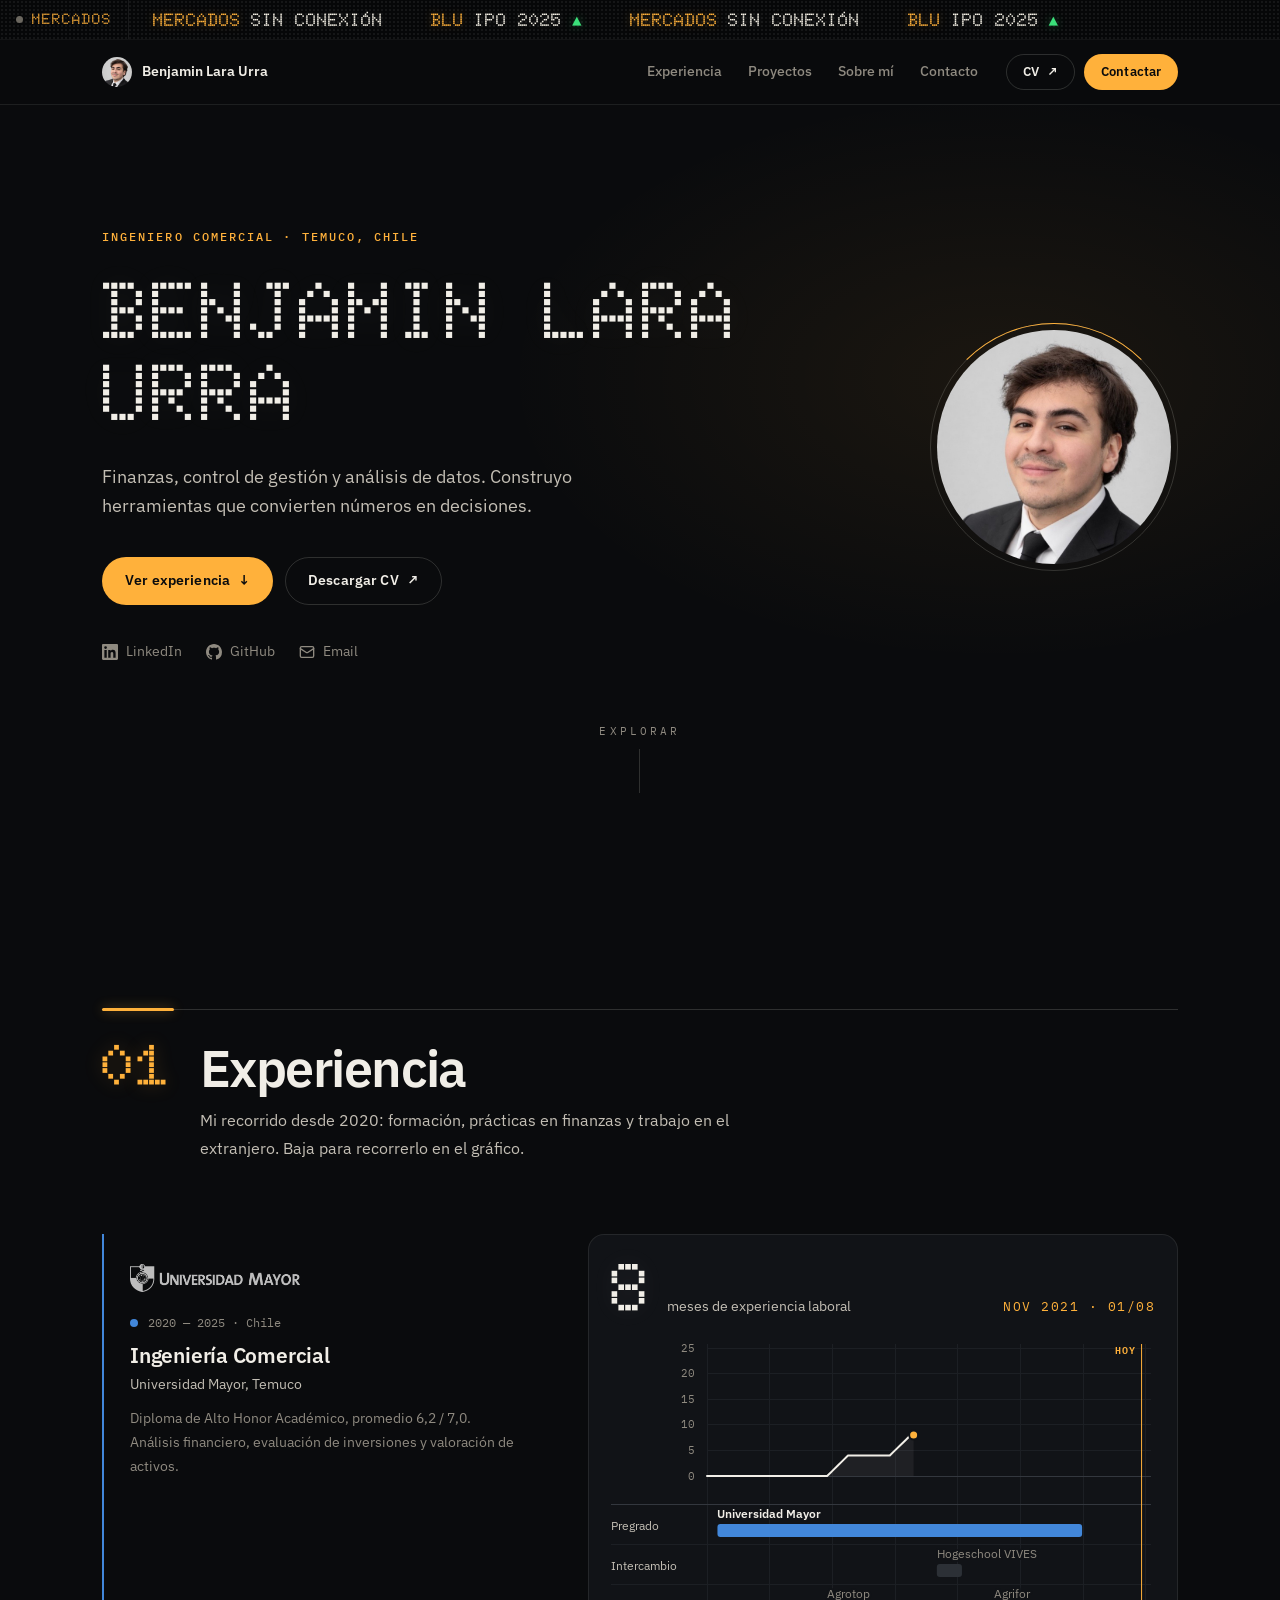
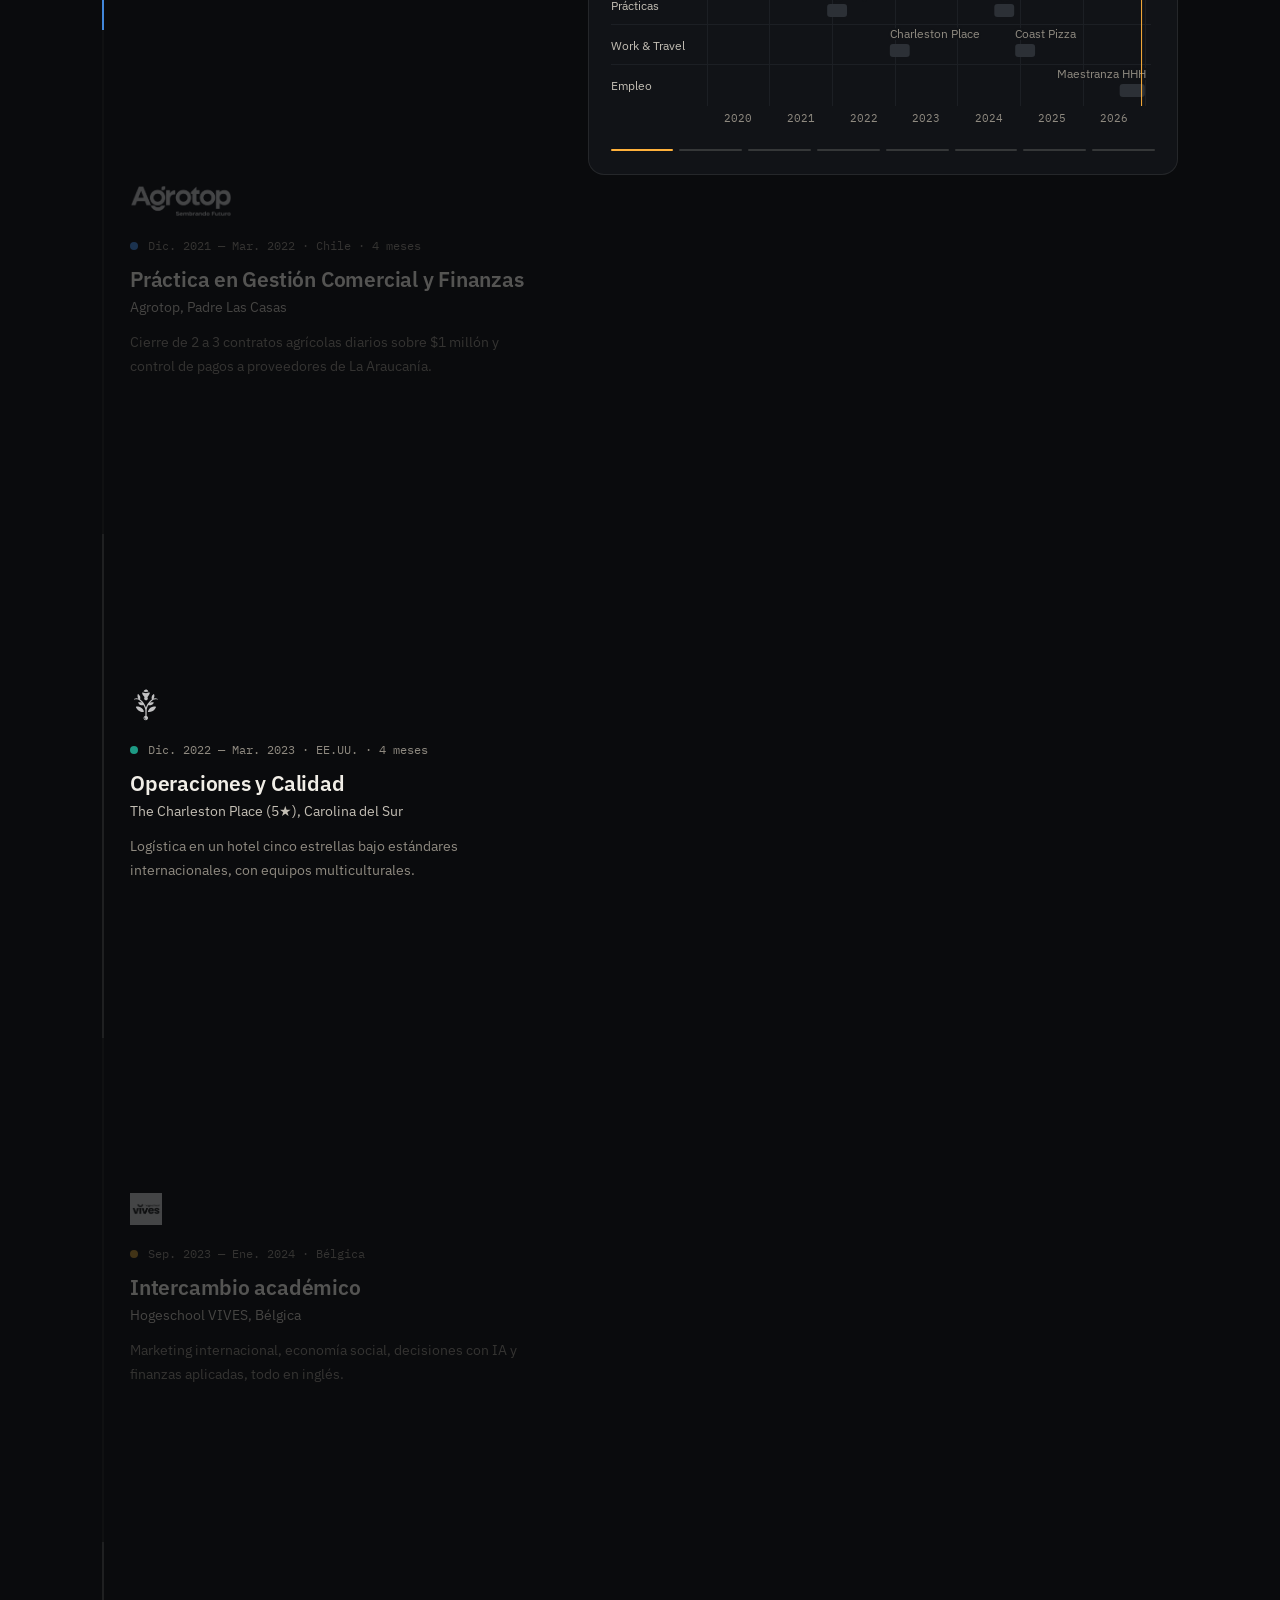
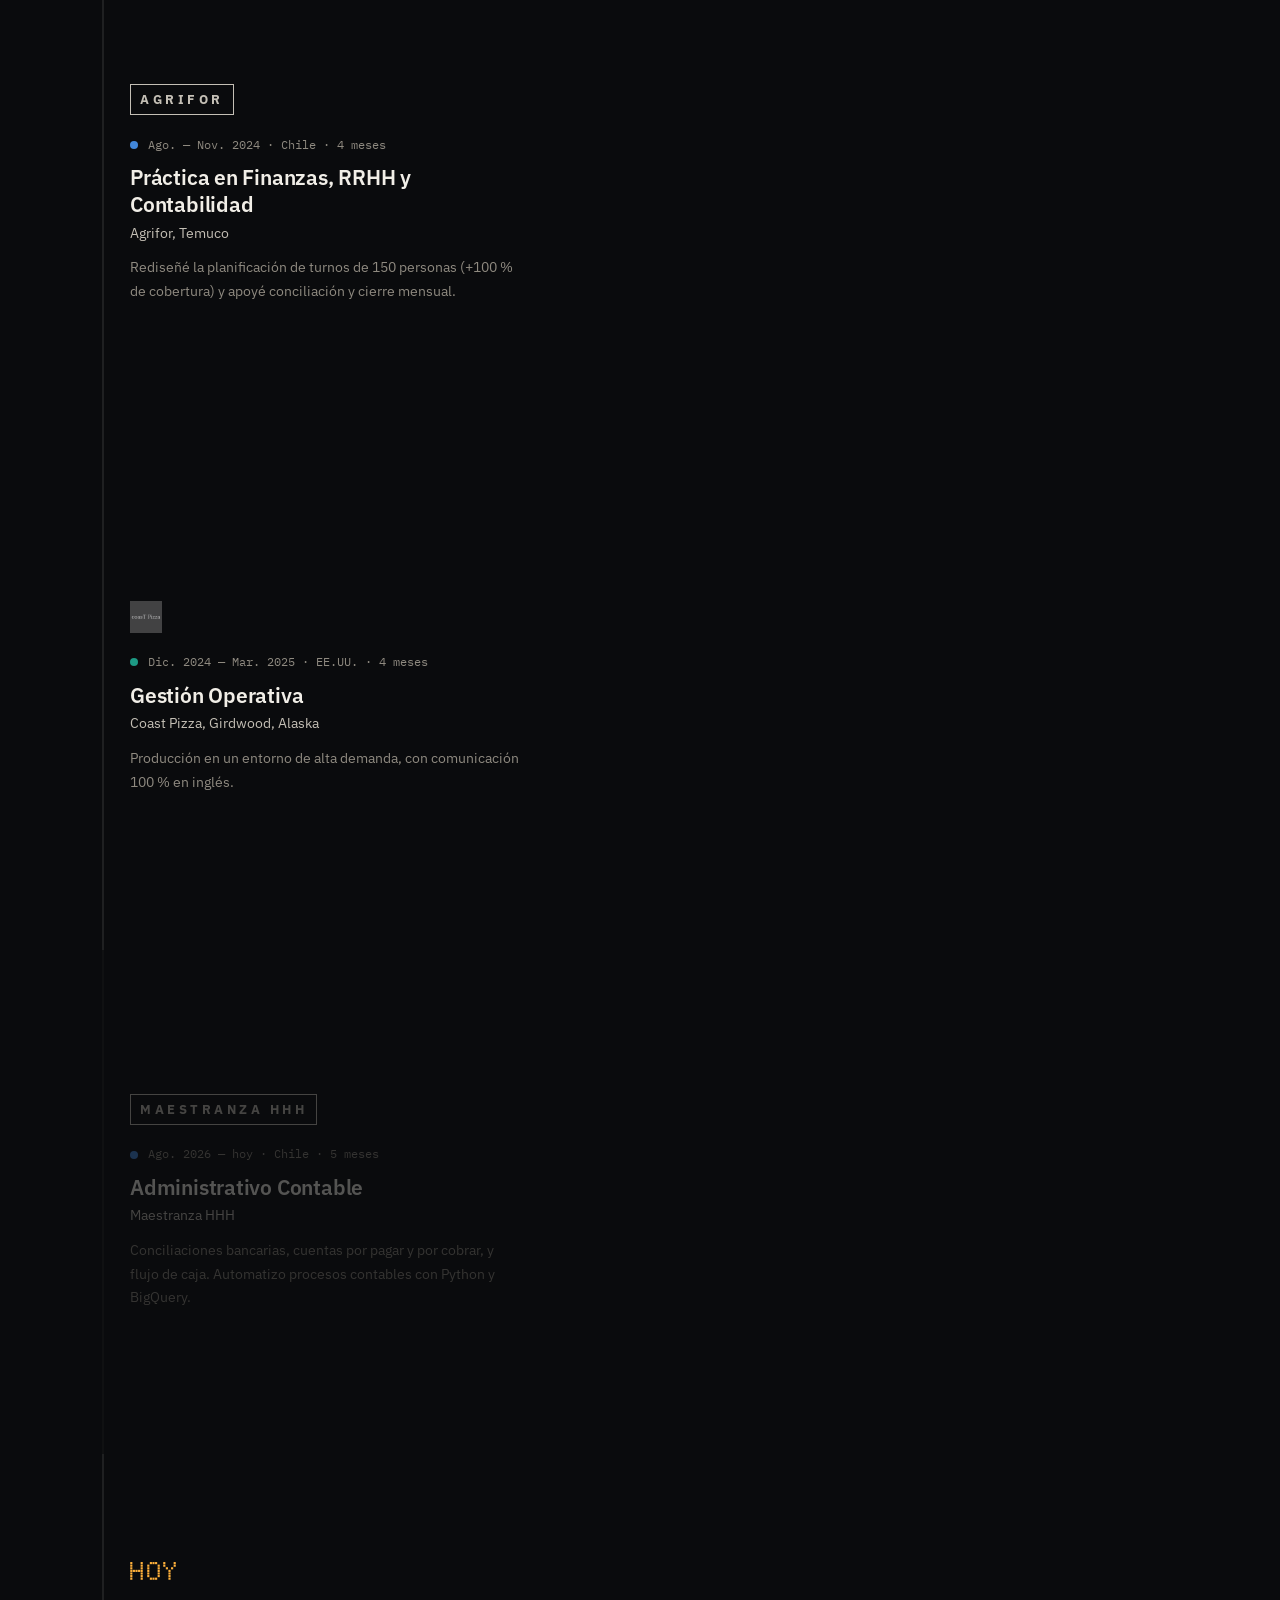
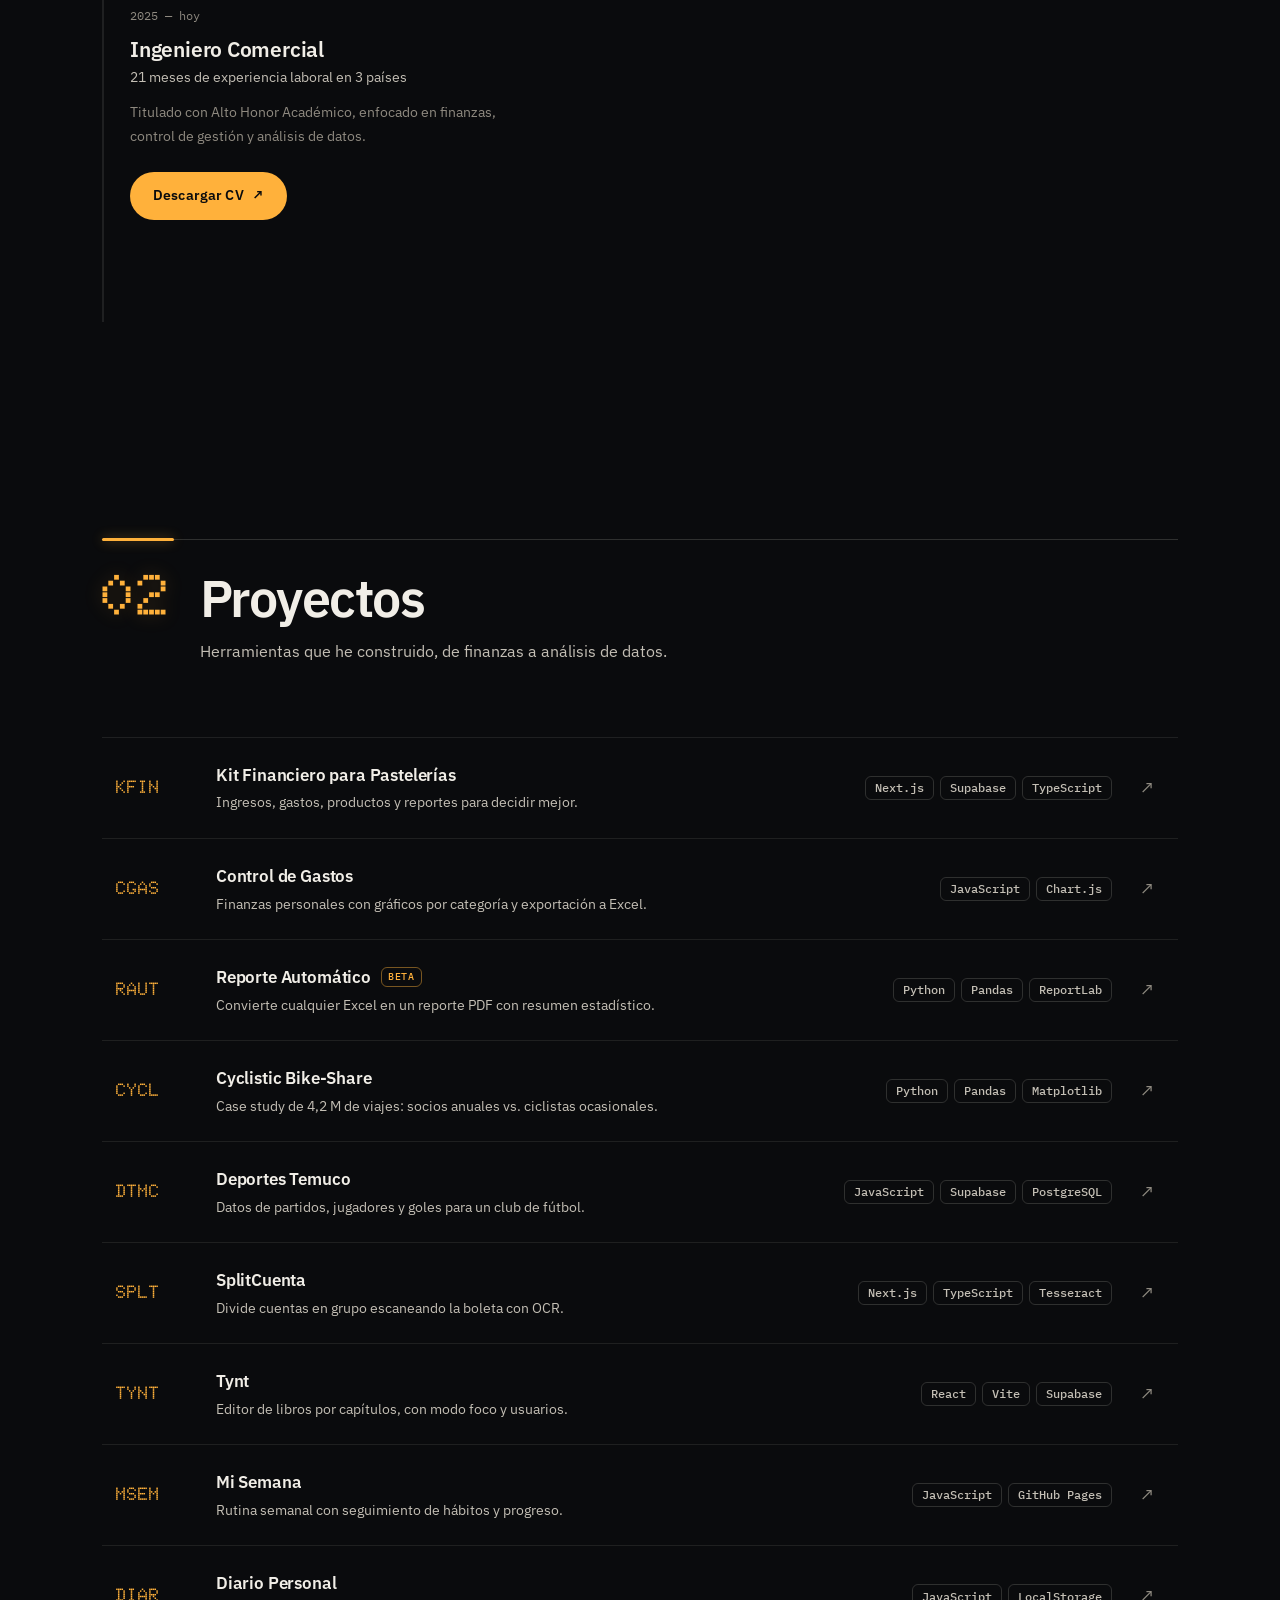
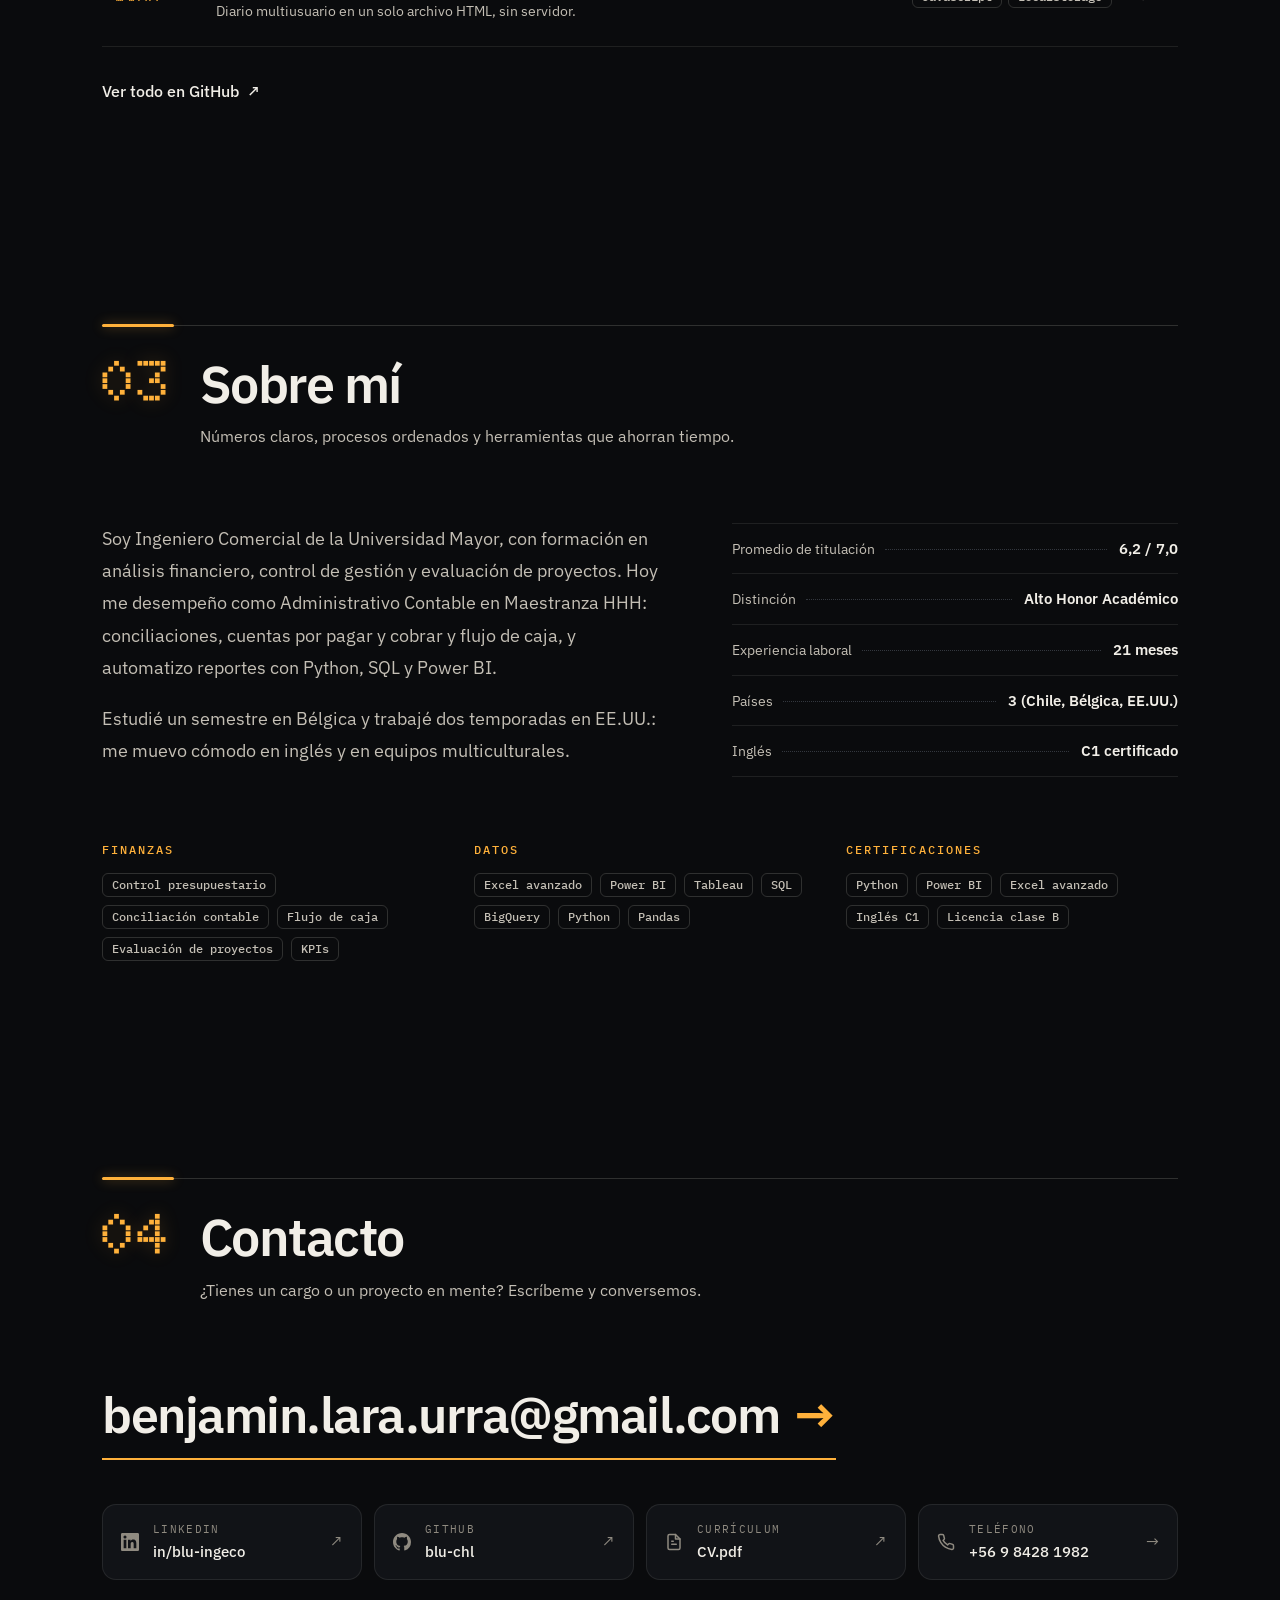
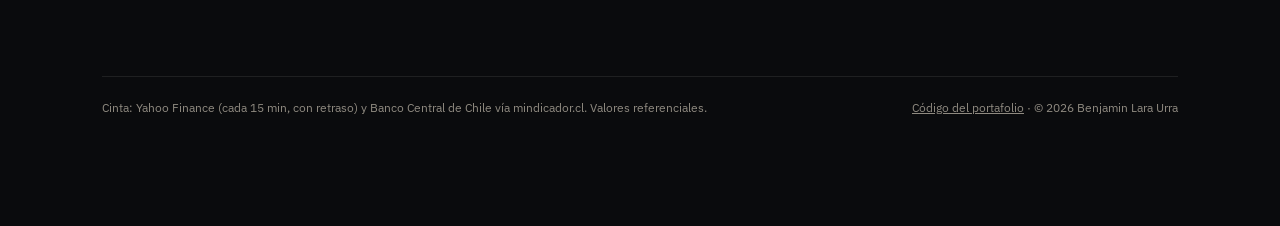
==== commit 32c6470b: "Rediseño para Ingeniero Comercial: cinta LED de mercados, experiencia en el tiempo y tema oscuro - C" ====
--- a/index.html
+++ b/index.html
@@ -3,1621 +3,304 @@
 <head>
 <meta charset="UTF-8" />
 <meta name="viewport" content="width=device-width, initial-scale=1.0" />
-<title>Benjamin Lara Urra — Portafolio</title>
-<meta name="description" content="Portafolio de Benjamin Lara Urra, Ingeniero Comercial y desarrollador de herramientas digitales." />
+<title>Benjamin Lara Urra — Ingeniero Comercial</title>
+<meta name="description" content="Benjamin Lara Urra, Ingeniero Comercial: finanzas, control de gestión y análisis de datos. Experiencia, proyectos y contacto." />
+<meta property="og:title" content="Benjamin Lara Urra — Ingeniero Comercial" />
+<meta property="og:description" content="Finanzas, control de gestión y análisis de datos." />
+<meta property="og:image" content="https://blu-chl.github.io/foto.jpg" />
+<meta name="theme-color" content="#0a0b0d" />
+<meta name="color-scheme" content="dark" />
 
 <link rel="preconnect" href="https://fonts.googleapis.com">
 <link rel="preconnect" href="https://fonts.gstatic.com" crossorigin>
-<link href="https://fonts.googleapis.com/css2?family=Cormorant+Garamond:wght@300;400;500;600;700&display=swap" rel="stylesheet">
-
-<style>
-  *, *::before, *::after { box-sizing: border-box; margin: 0; padding: 0; }
-
-  :root {
-    --bg: #fbfaf7;
-    --ink: #1a1917;
-    --muted: #6f685d;
-    --line: rgba(26,25,23,0.10);
-    --gold: #a9823f;
-    --gold-deep: #8a6a2f;
-    --sea: #2f7d8c;
-    --sea-deep: #1f5b68;
-    --glass: rgba(255,255,255,0.45);
-    --glass-strong: rgba(255,255,255,0.62);
-    --header-glass: rgba(251,250,247,0.82);
-    --grain-op: 0.30;
-    --vignette: rgba(20,55,70,0.12);
-    --icon-hex: %231a1917;
-    --serif: 'Cormorant Garamond', 'Times New Roman', serif;
-    --sans: -apple-system, BlinkMacSystemFont, 'Segoe UI', system-ui, sans-serif;
-    --ease: cubic-bezier(0.16, 1, 0.3, 1);
-  }
-
-  body.dark {
-    --bg: #0c0b0a;
-    --ink: #f3f0ea;
-    --muted: #9b9287;
-    --line: rgba(243,240,234,0.13);
-    --gold: #c9a24d;
-    --gold-deep: #e2c079;
-    --sea: #4fb3c4;
-    --sea-deep: #7ed1de;
-    --glass: rgba(255,255,255,0.05);
-    --glass-strong: rgba(255,255,255,0.09);
-    --header-glass: rgba(12,11,10,0.78);
-    --grain-op: 0.07;
-    --vignette: rgba(0,0,0,0.45);
-  }
-
-  /* white noise over black stone would grey it out — overlay keeps the blacks black */
-  body.dark .grain { mix-blend-mode: overlay; }
-
-  html { scroll-behavior: smooth; }
-
-  body {
-    background: var(--bg);
-    color: var(--ink);
-    font-family: var(--sans);
-    overflow-x: hidden;
-    transition: color 700ms var(--ease), background 700ms var(--ease);
-  }
-
-  body.locked { overflow: hidden; }
-
-  /* ─────────── Scene photos: real ocean → real sand ─────────── */
-  .scene-layer {
-    position: fixed;
-    inset: 0;
-    z-index: 0;
-    background-size: cover;
-    background-position: center 62%;
-    transition: filter 700ms var(--ease);
-  }
-
-  .scene-sea  { background-image: url('ocean.jpg'); }
-  .scene-sand { background-image: url('sand.jpg'); opacity: 0; }
-
-  body.dark .scene-layer { filter: brightness(0.5) saturate(0.9); }
-
-  /* legibility wash behind body copy as the sand section comes in */
-  .content-scrim {
-    position: fixed;
-    inset: 0;
-    z-index: 1;
-    background: var(--bg);
-    opacity: 0;
-    pointer-events: none;
-  }
-
-  /* soft, theme-matched patch behind the hero headline — keeps the photo
-     vivid at the edges while guaranteeing contrast where the type sits */
-  .hero-scrim {
-    position: absolute;
-    inset: 0;
-    z-index: -1;
-    pointer-events: none;
-    background: radial-gradient(ellipse 68% 72% at 50% 52%, var(--bg) 0%, transparent 75%);
-    opacity: 0.72;
-    transition: opacity 700ms var(--ease), background 700ms var(--ease);
-  }
-
-  /* film grain */
-  .grain {
-    position: fixed;
-    inset: -50%;
-    z-index: 1;
-    pointer-events: none;
-    opacity: var(--grain-op);
-    background-image: url("data:image/svg+xml,%3Csvg xmlns='http://www.w3.org/2000/svg' width='300' height='300'%3E%3Cfilter id='n'%3E%3CfeTurbulence type='fractalNoise' baseFrequency='0.85' numOctaves='3' stitchTiles='stitch'/%3E%3C/filter%3E%3Crect width='300' height='300' filter='url(%23n)' opacity='0.5'/%3E%3C/svg%3E");
-    animation: grainShift 640ms steps(2) infinite;
-    transition: opacity 700ms var(--ease);
-  }
-
-  @keyframes grainShift {
-    0%   { transform: translate(0, 0); }
-    50%  { transform: translate(-2%, 1.5%); }
-    100% { transform: translate(1%, -1%); }
-  }
-
-  /* soft vignette to seat the content */
-  .vignette {
-    position: fixed;
-    inset: 0;
-    z-index: 1;
-    pointer-events: none;
-    background: radial-gradient(ellipse 120% 90% at 50% 40%, transparent 40%, var(--vignette) 100%);
-    transition: background 700ms var(--ease);
-  }
-
-  /* ─────────── Preloader ─────────── */
-  #loader {
-    position: fixed;
-    inset: 0;
-    z-index: 200;
-    background: var(--bg);
-    display: flex;
-    flex-direction: column;
-    align-items: center;
-    justify-content: center;
-    gap: 26px;
-    transition: opacity 900ms var(--ease), visibility 900ms;
-  }
-
-  #loader.done { opacity: 0; visibility: hidden; }
-
-  .loader-mark {
-    font-family: var(--serif);
-    font-size: 42px;
-    font-weight: 500;
-    letter-spacing: 8px;
-    color: var(--ink);
-    padding-left: 8px;
-  }
-
-  .loader-bar {
-    width: 190px;
-    height: 1px;
-    background: var(--line);
-    position: relative;
-    overflow: hidden;
-  }
-
-  .loader-bar i {
-    position: absolute;
-    inset: 0 100% 0 0;
-    background: var(--gold);
-    transition: right 180ms linear;
-  }
-
-  .loader-pct {
-    font-size: 10.5px;
-    letter-spacing: 3px;
-    color: var(--muted);
-    font-variant-numeric: tabular-nums;
-  }
-
-
-  /* ─────────── Theme toggle ─────────── */
-  .theme-btn {
-    position: relative;
-    width: 30px;
-    height: 30px;
-    border-radius: 50%;
-    border: 1px solid var(--line);
-    background: var(--glass);
-    color: var(--muted);
-    cursor: pointer;
-    display: grid;
-    place-items: center;
-    padding: 0;
-    flex-shrink: 0;
-    transition: color 300ms var(--ease), border-color 300ms var(--ease),
-                transform 300ms var(--ease), background 300ms var(--ease);
-  }
-
-  .theme-btn:hover {
-    color: var(--gold);
-    border-color: var(--gold);
-    transform: rotate(-25deg) scale(1.08);
-  }
-
-  .theme-btn svg {
-    position: absolute;
-    width: 15px;
-    height: 15px;
-    transition: opacity 420ms var(--ease), transform 420ms var(--ease);
-  }
-
-  .theme-btn .i-moon { opacity: 1; transform: none; }
-  .theme-btn .i-sun  { opacity: 0; transform: rotate(-90deg) scale(0.4); }
-
-  body.dark .theme-btn .i-moon { opacity: 0; transform: rotate(90deg) scale(0.4); }
-  body.dark .theme-btn .i-sun  { opacity: 1; transform: none; }
-
-  /* ─────────── Scroll progress ─────────── */
-  #progress {
-    position: fixed;
-    top: 0; left: 0;
-    height: 2px;
-    width: 0;
-    background: linear-gradient(90deg, transparent, var(--gold));
-    z-index: 120;
-  }
-
-  /* ─────────── Shared reveal ─────────── */
-  .rv {
-    opacity: 0;
-    transform: translateY(28px);
-    transition: opacity 900ms var(--ease), transform 900ms var(--ease);
-  }
-
-  .rv.in { opacity: 1; transform: none; }
-
-  /* ─────────── Hero ─────────── */
-  #hero {
-    position: relative;
-    z-index: 2;
-    min-height: 100svh;
-    display: flex;
-    flex-direction: column;
-    align-items: center;
-    justify-content: center;
-    text-align: center;
-    padding: 110px 24px 48px;
-  }
-
-  .hero-social {
-    position: absolute;
-    top: 30px;
-    right: 34px;
-    display: flex;
-    gap: 18px;
-  }
-
-  .hero-social a {
-    color: var(--muted);
-    display: flex;
-    transition: color 250ms var(--ease), transform 250ms var(--ease);
-  }
-
-  .hero-social a:hover { color: var(--gold); transform: translateY(-2px); }
-
-  /* photo styled like a ship's porthole — quiet, nautical, no gold/sheen */
-  .portrait {
-    position: relative;
-    width: 190px;
-    height: 190px;
-    flex-shrink: 0;
-    border-radius: 50%;
-    padding: 7px;
-    background: linear-gradient(155deg, rgba(255,255,255,0.95), rgba(186,212,216,0.55) 45%, rgba(48,86,98,0.65) 100%);
-    box-shadow: 0 22px 48px rgba(8,35,48,0.26), inset 0 0 0 1px rgba(255,255,255,0.5);
-    overflow: hidden;
-  }
-
-  body.dark .portrait {
-    background: linear-gradient(155deg, rgba(255,255,255,0.32), rgba(120,150,160,0.32) 45%, rgba(14,26,34,0.7) 100%);
-    box-shadow: 0 22px 48px rgba(0,0,0,0.55), inset 0 0 0 1px rgba(255,255,255,0.12);
-  }
-
-  .portrait img {
-    width: 100%;
-    height: 100%;
-    border-radius: 50%;
-    object-fit: cover;
-    display: block;
-  }
-
-  .hero-main {
-    display: flex;
-    align-items: center;
-    gap: 52px;
-    margin-bottom: 44px;
-  }
-
-  .hero-copy { text-align: left; max-width: 560px; }
-
-  .hero-eyebrow {
-    font-size: 11px;
-    font-weight: 600;
-    letter-spacing: 5px;
-    text-transform: uppercase;
-    color: var(--gold);
-    margin-bottom: 20px;
-    text-shadow: 0 1px 16px var(--bg), 0 1px 3px var(--bg);
-  }
-
-  .hero-name {
-    font-family: var(--serif);
-    font-size: clamp(42px, 8vw, 92px);
-    font-weight: 500;
-    letter-spacing: -1.5px;
-    line-height: 1;
-    margin-bottom: 26px;
-    text-shadow: 0 2px 28px var(--bg), 0 1px 4px var(--bg);
-  }
-
-  /* split-char reveal */
-  .hero-name .ch {
-    display: inline-block;
-    opacity: 0;
-    transform: translateY(0.5em) rotate(4deg);
-    transition: opacity 800ms var(--ease), transform 800ms var(--ease);
-  }
-
-  .hero-name.in .ch { opacity: 1; transform: none; }
-
-  .hero-rule {
-    width: 0;
-    height: 1px;
-    background: linear-gradient(90deg, transparent, var(--gold), transparent);
-    margin-bottom: 26px;
-    transition: width 1200ms var(--ease) 500ms;
-  }
-
-  .hero-rule.in { width: 220px; }
-
-  .hero-intro {
-    font-size: 16.5px;
-    color: var(--muted);
-    line-height: 1.8;
-    max-width: 500px;
-    margin-bottom: 34px;
-    text-shadow: 0 1px 14px var(--bg), 0 1px 3px var(--bg);
-  }
-
-  .hero-pills {
-    display: flex;
-    flex-wrap: wrap;
-    justify-content: flex-start;
-    gap: 14px;
-  }
-
-  .mg {
-    position: relative;
-    font-size: 11.5px;
-    font-weight: 600;
-    letter-spacing: 2px;
-    text-transform: uppercase;
-    text-decoration: none;
-    color: var(--ink);
-    border: 1px solid rgba(169,130,63,0.4);
-    border-radius: 100px;
-    padding: 16px 32px;
-    background: var(--glass);
-    backdrop-filter: blur(6px);
-    -webkit-backdrop-filter: blur(6px);
-    overflow: hidden;
-    transition: color 400ms var(--ease), border-color 400ms var(--ease);
-    will-change: transform;
-  }
-
-  .mg span { position: relative; z-index: 1; }
-
-  .mg::before {
-    content: '';
-    position: absolute;
-    inset: 0;
-    background: var(--gold);
-    transform: translateY(101%);
-    transition: transform 500ms var(--ease);
-  }
-
-  .mg:hover { color: #fff; border-color: var(--gold); }
-  .mg:hover::before { transform: translateY(0); }
-
-  .mg.primary {
-    background: var(--gold);
-    color: #fff;
-    border-color: var(--gold);
-  }
-
-  .mg.primary::before { background: var(--gold-deep); }
-
-  /* hero pills sit on the ocean photo, not the paper bg — sea accent instead of gold */
-  .hero-pills .mg {
-    border-color: rgba(255,255,255,0.55);
-    background: rgba(255,255,255,0.16);
-    backdrop-filter: blur(10px);
-    -webkit-backdrop-filter: blur(10px);
-  }
-
-  body.dark .hero-pills .mg { background: rgba(10,20,24,0.32); border-color: rgba(255,255,255,0.25); }
-
-  .hero-pills .mg::before { background: var(--sea); }
-  .hero-pills .mg:hover,
-  body.dark .hero-pills .mg:hover { border-color: var(--sea); }
-
-  .hero-pills .mg.primary,
-  body.dark .hero-pills .mg.primary {
-    background: var(--sea);
-    border-color: var(--sea);
-  }
-
-  .hero-pills .mg.primary::before { background: var(--sea-deep); }
-
-  .hero-scroll {
-    display: flex;
-    flex-direction: column;
-    align-items: center;
-    gap: 10px;
-    cursor: pointer;
-    color: var(--muted);
-    font-size: 9.5px;
-    letter-spacing: 3px;
-    text-transform: uppercase;
-    transition: color 250ms var(--ease);
-  }
-
-  .hero-scroll:hover { color: var(--gold); }
-
-  .hero-scroll i {
-    display: block;
-    width: 1px;
-    height: 46px;
-    background: linear-gradient(180deg, var(--gold), transparent);
-    position: relative;
-    overflow: hidden;
-  }
-
-  .hero-scroll i::after {
-    content: '';
-    position: absolute;
-    top: -50%;
-    left: 0;
-    width: 100%;
-    height: 50%;
-    background: var(--gold);
-    animation: drip 2s ease-in-out infinite;
-  }
-
-  @keyframes drip {
-    0%   { top: -50%; }
-    100% { top: 100%; }
-  }
-
-  @media (max-width: 700px) {
-    .hero-social { position: static; margin-bottom: 34px; }
-    .hero-main { flex-direction: column; gap: 28px; text-align: center; }
-    .hero-copy { text-align: center; }
-    .hero-pills { justify-content: center; }
-    .portrait { width: 165px; height: 165px; }
-    #hero { padding: 60px 20px 40px; }
-  }
-
-  /* ─────────── App shell ─────────── */
-  #app {
-    position: relative;
-    z-index: 2;
-  }
-
-  header.topbar {
-    position: sticky;
-    top: 0;
-    z-index: 10;
-    background: var(--header-glass);
-    backdrop-filter: blur(7px);
-    -webkit-backdrop-filter: blur(7px);
-    border-bottom: 1px solid var(--line);
-  }
-
-  .social-corner {
-    position: absolute;
-    top: 13px;
-    right: 30px;
-    display: flex;
-    gap: 16px;
-  }
-
-  .social-corner a {
-    color: var(--muted);
-    display: flex;
-    transition: color 250ms var(--ease), transform 250ms var(--ease);
-  }
-
-  .social-corner a:hover { color: var(--gold); transform: translateY(-2px); }
-
-  .brand {
-    display: flex;
-    align-items: center;
-    justify-content: center;
-    gap: 12px;
-    padding: 12px 96px;
-  }
-
-  .brand-photo {
-    width: 38px;
-    height: 38px;
-    flex-shrink: 0;
-    border-radius: 50%;
-    object-fit: cover;
-    padding: 2px;
-    background: linear-gradient(155deg, rgba(255,255,255,0.95), rgba(186,212,216,0.55) 45%, rgba(48,86,98,0.65) 100%);
-  }
-
-  body.dark .brand-photo {
-    background: linear-gradient(155deg, rgba(255,255,255,0.32), rgba(120,150,160,0.32) 45%, rgba(14,26,34,0.7) 100%);
-  }
-
-  .brand-text { text-align: left; }
-
-  .brand-name {
-    font-family: var(--serif);
-    font-size: 17px;
-    font-weight: 600;
-    letter-spacing: 0.4px;
-    line-height: 1.2;
-  }
-
-  .brand-title {
-    font-size: 8.5px;
-    font-weight: 600;
-    letter-spacing: 2.6px;
-    text-transform: uppercase;
-    color: var(--gold);
-    margin-top: 3px;
-  }
-
-  /* nav with sliding indicator */
-  .subnav {
-    position: relative;
-    display: flex;
-    justify-content: center;
-    gap: 34px;
-    padding: 10px 24px;
-    border-top: 1px solid var(--line);
-  }
-
-  .subnav a {
-    position: relative;
-    font-size: 11px;
-    font-weight: 600;
-    letter-spacing: 1.8px;
-    text-transform: uppercase;
-    color: var(--muted);
-    text-decoration: none;
-    padding-bottom: 6px;
-    cursor: pointer;
-    transition: color 320ms var(--ease);
-  }
-
-  .subnav a:hover { color: var(--ink); }
-  .subnav a.active { color: var(--ink); }
-
-  .home-link {
-    padding-right: 20px;
-    margin-right: 18px;
-    border-right: 1px solid var(--line);
-  }
-
-  #navInk {
-    position: absolute;
-    bottom: 9px;
-    height: 1.5px;
-    background: var(--gold);
-    transition: left 520ms var(--ease), width 520ms var(--ease);
-    pointer-events: none;
-  }
-
-  @media (max-width: 600px) {
-    .social-corner { position: static; justify-content: center; padding: 14px 0 0; }
-    .brand { padding: 8px 24px; }
-    .subnav { gap: 14px 18px; flex-wrap: wrap; }
-    .home-link { padding-right: 14px; margin-right: 0; }
-    #navInk { display: none; }
-  }
-
-  /* ─────────── Panels ─────────── */
-  .viewport { position: relative; }
-
-  .panel {
-    scroll-margin-top: var(--header-h, 92px);
-    border-top: 1px solid var(--line);
-  }
-
-  .panel:first-child { border-top: none; }
-
-  .panel-inner {
-    max-width: 780px;
-    margin: 0 auto;
-    padding: 62px 26px 70px;
-  }
-
-  .section-label {
-    font-family: var(--serif);
-    font-size: 40px;
-    font-weight: 500;
-    letter-spacing: 0.2px;
-    margin-bottom: 10px;
-  }
-
-  .section-rule {
-    width: 54px;
-    height: 1px;
-    background: var(--gold);
-    margin-bottom: 32px;
-  }
-
-  .lead {
-    font-size: 15.5px;
-    color: var(--muted);
-    line-height: 1.85;
-    max-width: 610px;
-    margin-bottom: 46px;
-  }
-
-  .sub-label {
-    font-size: 10px;
-    font-weight: 700;
-    letter-spacing: 2.6px;
-    text-transform: uppercase;
-    color: var(--gold);
-    margin-bottom: 22px;
-  }
-
-  /* checklist */
-  .checklist {
-    list-style: none;
-    display: grid;
-    grid-template-columns: 1fr 1fr;
-    gap: 15px 34px;
-    margin-bottom: 54px;
-  }
-
-  .checklist li {
-    display: flex;
-    align-items: flex-start;
-    gap: 11px;
-    font-size: 13.5px;
-    color: var(--muted);
-    line-height: 1.55;
-  }
-
-  .checklist .check {
-    flex-shrink: 0;
-    width: 19px;
-    height: 19px;
-    border-radius: 50%;
-    background: rgba(169,130,63,0.13);
-    color: var(--gold);
-    display: flex;
-    align-items: center;
-    justify-content: center;
-    font-size: 10px;
-    font-weight: 700;
-    margin-top: 1px;
-  }
-
-  .about-columns {
-    display: grid;
-    grid-template-columns: 1fr 1fr;
-    gap: 52px;
-  }
-
-  /* timeline with gold spine */
-  .timeline {
-    list-style: none;
-    position: relative;
-    padding-left: 22px;
-  }
-
-  .timeline::before {
-    content: '';
-    position: absolute;
-    left: 3px; top: 6px; bottom: 6px;
-    width: 1px;
-    background: linear-gradient(180deg, var(--gold), rgba(169,130,63,0.12));
-  }
-
-  .timeline li {
-    position: relative;
-    padding-bottom: 26px;
-    margin-bottom: 24px;
-    border-bottom: 1px solid var(--line);
-  }
-
-  .timeline li::before {
-    content: '';
-    position: absolute;
-    left: -22px;
-    top: 6px;
-    width: 7px; height: 7px;
-    border-radius: 50%;
-    background: var(--bg);
-    border: 1.5px solid var(--gold);
-  }
-
-  .timeline li:last-child {
-    border-bottom: none;
-    margin-bottom: 0;
-    padding-bottom: 0;
-  }
-
-  .tl-period {
-    display: block;
-    font-size: 10.5px;
-    color: var(--muted);
-    letter-spacing: 1.4px;
-    text-transform: uppercase;
-    margin-bottom: 5px;
-  }
-
-  .tl-role {
-    display: block;
-    font-family: var(--serif);
-    font-size: 20px;
-    font-weight: 600;
-    margin-bottom: 7px;
-    line-height: 1.25;
-  }
-
-  .tl-desc {
-    font-size: 13px;
-    color: var(--muted);
-    line-height: 1.68;
-  }
-
-  @media (max-width: 680px) {
-    .about-columns { grid-template-columns: 1fr; gap: 44px; }
-    .checklist { grid-template-columns: 1fr; }
-  }
-
-  /* ─────────── Proyectos ─────────── */
-  .filter-row {
-    display: flex;
-    flex-wrap: wrap;
-    gap: 10px;
-    margin-bottom: 20px;
-  }
-
-  .filter-chip {
-    font-size: 10.5px;
-    font-weight: 600;
-    letter-spacing: 1.4px;
-    text-transform: uppercase;
-    color: var(--muted);
-    border: 1px solid var(--line);
-    border-radius: 100px;
-    padding: 8px 17px;
-    background: var(--glass);
-    cursor: pointer;
-    font-family: var(--sans);
-    transition: all 340ms var(--ease);
-  }
-
-  .filter-chip:hover { color: var(--ink); border-color: var(--gold); }
-
-  .filter-chip.active {
-    background: var(--gold);
-    color: #fff;
-    border-color: var(--gold);
-  }
-
-  .count-line {
-    font-size: 10.5px;
-    letter-spacing: 1.6px;
-    text-transform: uppercase;
-    color: var(--muted);
-    margin-bottom: 26px;
-    font-variant-numeric: tabular-nums;
-  }
-
-  .project-row {
-    position: relative;
-    display: block;
-    text-decoration: none;
-    color: inherit;
-    padding: 28px 26px 28px 20px;
-    border-bottom: 1px solid var(--line);
-    border-radius: 10px;
-    transition: background 480ms var(--ease), transform 480ms var(--ease), box-shadow 480ms var(--ease);
-  }
-
-  .project-row.hidden { display: none; }
-
-  .project-row:hover {
-    background: var(--glass-strong);
-    transform: translateX(8px);
-    box-shadow: 0 14px 40px rgba(120,100,60,0.10);
-  }
-
-  .project-head {
-    display: flex;
-    align-items: baseline;
-    justify-content: space-between;
-    gap: 20px;
-    margin-bottom: 9px;
-  }
-
-  .project-head h3 {
-    font-family: var(--serif);
-    font-size: 25px;
-    font-weight: 600;
-    letter-spacing: 0.1px;
-  }
-
-  .idx {
-    font-size: 10.5px;
-    letter-spacing: 1.6px;
-    color: var(--gold);
-    font-variant-numeric: tabular-nums;
-    flex-shrink: 0;
-    opacity: 0.55;
-    transition: opacity 400ms var(--ease);
-  }
-
-  .project-row:hover .idx { opacity: 1; }
-
-  .project-desc {
-    font-size: 13.5px;
-    color: var(--muted);
-    line-height: 1.72;
-    margin-bottom: 14px;
-    max-width: 570px;
-  }
-
-  .tech-tags { display: flex; flex-wrap: wrap; gap: 7px; }
-
-  .tech-chip {
-    display: inline-flex;
-    align-items: center;
-    gap: 6px;
-    font-size: 11.5px;
-    font-weight: 600;
-    color: var(--ink);
-    background: rgba(169,130,63,0.07);
-    border: 1px solid var(--line);
-    border-radius: 100px;
-    padding: 5px 12px 5px 9px;
-  }
-
-  .tech-chip img, .tech-chip svg { width: 13px; height: 13px; flex-shrink: 0; }
-
-  .go {
-    position: absolute;
-    right: 22px;
-    bottom: 28px;
-    font-size: 10px;
-    font-weight: 700;
-    letter-spacing: 1.6px;
-    text-transform: uppercase;
-    color: var(--gold);
-    opacity: 0;
-    transform: translateX(-8px);
-    transition: opacity 400ms var(--ease), transform 400ms var(--ease);
-  }
-
-  .project-row:hover .go { opacity: 1; transform: none; }
-
-  .beta-flag {
-    font-size: 9px;
-    font-weight: 700;
-    letter-spacing: 1px;
-    text-transform: uppercase;
-    color: var(--gold);
-    border: 1px solid var(--gold);
-    border-radius: 4px;
-    padding: 2px 6px;
-    margin-left: 9px;
-    vertical-align: middle;
-  }
-
-  @media (max-width: 600px) {
-    .project-head { flex-direction: column; gap: 5px; }
-    .go { position: static; display: block; margin-top: 14px; opacity: 1; transform: none; }
-  }
-
-  /* ─────────── Stack ─────────── */
-  .stack-row { display: flex; flex-wrap: wrap; gap: 10px; }
-
-  .stack-chip {
-    display: inline-flex;
-    align-items: center;
-    gap: 9px;
-    font-size: 12.5px;
-    color: var(--ink);
-    border: 1px solid var(--line);
-    border-radius: 100px;
-    padding: 9px 19px 9px 15px;
-    background: var(--glass);
-    transition: all 340ms var(--ease);
-  }
-
-  .stack-chip img, .stack-chip svg { width: 15px; height: 15px; flex-shrink: 0; }
-
-  /* the icon SVGs are fetched pre-coloured near-black; flip them for the dark stone */
-  body.dark .tech-chip img,
-  body.dark .stack-chip img { filter: invert(1) brightness(1.9); }
-
-  .stack-chip:hover {
-    border-color: var(--gold);
-    color: var(--gold);
-    transform: translateY(-3px);
-    box-shadow: 0 10px 24px rgba(120,100,60,0.12);
-  }
-
-  /* infinite marquee */
-  .marquee {
-    margin: 46px 0 10px;
-    overflow: hidden;
-    border-top: 1px solid var(--line);
-    border-bottom: 1px solid var(--line);
-    padding: 16px 0;
-    -webkit-mask-image: linear-gradient(90deg, transparent, #000 12%, #000 88%, transparent);
-    mask-image: linear-gradient(90deg, transparent, #000 12%, #000 88%, transparent);
-  }
-
-  .marquee-track {
-    display: flex;
-    gap: 46px;
-    width: max-content;
-    animation: slide 32s linear infinite;
-  }
-
-  .marquee:hover .marquee-track { animation-play-state: paused; }
-
-  @keyframes slide {
-    from { transform: translateX(0); }
-    to   { transform: translateX(-50%); }
-  }
-
-  .marquee-track span {
-    font-family: var(--serif);
-    font-size: 22px;
-    font-weight: 500;
-    color: var(--muted);
-    white-space: nowrap;
-    display: flex;
-    align-items: center;
-    gap: 46px;
-  }
-
-  .marquee-track span::after {
-    content: '◆';
-    font-size: 8px;
-    color: var(--gold);
-  }
-
-  footer {
-    margin-top: 56px;
-    padding-top: 24px;
-    border-top: 1px solid var(--line);
-    display: flex;
-    flex-wrap: wrap;
-    justify-content: space-between;
-    gap: 12px;
-    font-size: 12px;
-    color: var(--muted);
-  }
-
-  footer a { color: var(--muted); transition: color 250ms var(--ease); }
-  footer a:hover { color: var(--gold); }
-
-  @media (prefers-reduced-motion: reduce) {
-    *, *::before, *::after {
-      animation-duration: 0.001ms !important;
-      transition-duration: 0.001ms !important;
-    }
-  }
-
-  button, .hero-scroll, [role="button"] { cursor: pointer; }
-</style>
+<link href="https://fonts.googleapis.com/css2?family=Doto:wght,ROND@600..900,100&family=IBM+Plex+Mono:wght@400;500;600&family=IBM+Plex+Sans:wght@400;500;600;700&display=swap" rel="stylesheet">
+<link rel="stylesheet" href="styles.css" />
+<noscript><style>.rv { opacity: 1; transform: none; } #loader { display: none; }</style></noscript>
 </head>
-<body class="locked">
-
-<div class="scene-layer scene-sea"></div>
-<div class="scene-layer scene-sand"></div>
-<div class="content-scrim"></div>
-<div class="vignette"></div>
-<div class="grain"></div>
-
-<div id="progress"></div>
-
-<div id="loader">
+<body>
+
+<a class="skip" href="#experiencia">Saltar al contenido</a>
+
+<!-- ═══════════ Cinta LED ═══════════ -->
+<div class="ticker" id="ticker" aria-label="Cotizaciones de mercado">
+  <div class="tk-label"><span class="live-dot"></span><span>Mercados</span></div>
+  <div class="tk-view"><div class="tk-track" id="tkTrack"></div></div>
+</div>
+
+<div id="progress" aria-hidden="true"></div>
+
+<div id="loader" aria-hidden="true">
   <div class="loader-mark">BLU</div>
   <div class="loader-bar"><i id="loadBar"></i></div>
-  <div class="loader-pct" id="loadPct">00</div>
 </div>
 
-<section id="hero">
-  <div class="hero-scrim"></div>
-  <div class="hero-social">
-    <a href="https://github.com/blu-chl" target="_blank" rel="noopener" aria-label="GitHub">
-      <svg width="18" height="18" viewBox="0 0 24 24" fill="currentColor"><path d="M12 0C5.37 0 0 5.37 0 12c0 5.31 3.435 9.795 8.205 11.385.6.105.825-.255.825-.57 0-.285-.015-1.23-.015-2.235-3.015.555-3.795-.735-4.035-1.41-.135-.345-.72-1.41-1.23-1.695-.42-.225-1.02-.78-.015-.795.945-.015 1.62.87 1.845 1.23 1.08 1.815 2.805 1.305 3.495.99.105-.78.42-1.305.765-1.605-2.67-.3-5.46-1.335-5.46-5.925 0-1.305.465-2.385 1.23-3.225-.12-.3-.54-1.53.12-3.18 0 0 1.005-.315 3.3 1.23.96-.27 1.98-.405 3-.405s2.04.135 3 .405c2.295-1.56 3.3-1.23 3.3-1.23.66 1.65.24 2.88.12 3.18.765.84 1.23 1.905 1.23 3.225 0 4.605-2.805 5.625-5.475 5.925.435.375.81 1.095.81 2.22 0 1.605-.015 2.895-.015 3.3 0 .315.225.69.825.57A12.02 12.02 0 0024 12c0-6.63-5.37-12-12-12z"/></svg>
+<!-- ═══════════ Cabecera (se oculta al bajar, vuelve al subir) ═══════════ -->
+<header class="topbar" id="topbar">
+  <div class="container topbar-row">
+    <a class="brand" href="#hero">
+      <img class="brand-photo" src="foto.jpg" alt="" onerror="this.remove()">
+      <span class="brand-name">Benjamin Lara Urra</span>
     </a>
-    <a href="https://linkedin.com/in/blu-ingeco" target="_blank" rel="noopener" aria-label="LinkedIn">
-      <svg width="18" height="18" viewBox="0 0 24 24" fill="currentColor"><path d="M20.447 20.452h-3.554v-5.569c0-1.328-.027-3.037-1.852-3.037-1.853 0-2.136 1.445-2.136 2.939v5.667H9.351V9h3.414v1.561h.046c.477-.9 1.637-1.85 3.37-1.85 3.601 0 4.267 2.37 4.267 5.455v6.286zM5.337 7.433a2.062 2.062 0 01-2.063-2.065 2.064 2.064 0 112.063 2.065zm1.782 13.019H3.555V9h3.564v11.452zM22.225 0H1.771C.792 0 0 .774 0 1.729v20.542C0 23.227.792 24 1.771 24h20.451C23.2 24 24 23.227 24 22.271V1.729C24 .774 23.2 0 22.222 0h.003z"/></svg>
-    </a>
-    <a href="mailto:benjamin.lara.urra@gmail.com" aria-label="Email">
-      <svg width="18" height="18" viewBox="0 0 24 24" fill="none" stroke="currentColor" stroke-width="2" stroke-linecap="round" stroke-linejoin="round"><rect x="2" y="4" width="20" height="16" rx="2"/><path d="m22 7-8.97 5.7a1.94 1.94 0 0 1-2.06 0L2 7"/></svg>
-    </a>
-    <a href="tel:+56984281982" aria-label="Teléfono">
-      <svg width="18" height="18" viewBox="0 0 24 24" fill="none" stroke="currentColor" stroke-width="2" stroke-linecap="round" stroke-linejoin="round"><path d="M22 16.92v3a2 2 0 0 1-2.18 2 19.79 19.79 0 0 1-8.63-3.07 19.5 19.5 0 0 1-6-6 19.79 19.79 0 0 1-3.07-8.67A2 2 0 0 1 4.11 2h3a2 2 0 0 1 2 1.72c.127.96.362 1.903.7 2.81a2 2 0 0 1-.45 2.11L8.09 9.91a16 16 0 0 0 6 6l1.27-1.27a2 2 0 0 1 2.11-.45c.907.338 1.85.573 2.81.7A2 2 0 0 1 22 16.92z"/></svg>
-    </a>
-    <a href="CV.pdf" target="_blank" rel="noopener" aria-label="Ver CV">
-      <svg width="18" height="18" viewBox="0 0 24 24" fill="none" stroke="currentColor" stroke-width="2" stroke-linecap="round" stroke-linejoin="round"><path d="M14 2H6a2 2 0 0 0-2 2v16a2 2 0 0 0 2 2h12a2 2 0 0 0 2-2V8z"/><path d="M14 2v6h6M9 15h6M9 11h2"/></svg>
-    </a>
-    <button class="theme-btn" data-theme-toggle aria-label="Cambiar tema">
-      <svg class="i-moon" viewBox="0 0 24 24" fill="none" stroke="currentColor" stroke-width="2" stroke-linecap="round" stroke-linejoin="round"><path d="M21 12.79A9 9 0 1 1 11.21 3 7 7 0 0 0 21 12.79z"/></svg>
-      <svg class="i-sun" viewBox="0 0 24 24" fill="none" stroke="currentColor" stroke-width="2" stroke-linecap="round" stroke-linejoin="round"><circle cx="12" cy="12" r="4"/><path d="M12 2v2M12 20v2M4.9 4.9l1.4 1.4M17.7 17.7l1.4 1.4M2 12h2M20 12h2M4.9 19.1l1.4-1.4M17.7 6.3l1.4-1.4"/></svg>
-    </button>
-  </div>
-
-  <div class="hero-main">
-    <div class="portrait rv">
-      <img src="foto.jpg" alt="Benjamin Lara Urra" onerror="this.parentElement.style.display='none'">
-    </div>
-
-    <div class="hero-copy">
-      <p class="hero-eyebrow rv">Ingeniero Comercial</p>
-      <h1 class="hero-name" id="heroName">Benjamin Lara Urra</h1>
-      <div class="hero-rule" id="heroRule"></div>
-      <p class="hero-intro rv">Combino análisis financiero, control de gestión y desarrollo de software para construir herramientas que resuelven problemas reales — con precisión analítica y ejecución técnica.</p>
-
-      <div class="hero-pills rv">
-        <a class="mg" href="#sobre"><span>Sobre mí</span></a>
-        <a class="mg" href="#proyectos"><span>Proyectos</span></a>
-        <a class="mg" href="#stack"><span>Stack</span></a>
-        <a class="mg" href="CV.pdf" target="_blank" rel="noopener"><span>Ver CV ↗</span></a>
-      </div>
-    </div>
-  </div>
-
-  <div class="hero-scroll rv" id="heroScroll">
-    <span>Explorar</span>
-    <i></i>
-  </div>
-</section>
-
-<div id="app">
-  <header class="topbar">
-    <div class="social-corner">
-      <a href="https://github.com/blu-chl" target="_blank" rel="noopener" aria-label="GitHub">
-        <svg width="17" height="17" viewBox="0 0 24 24" fill="currentColor"><path d="M12 0C5.37 0 0 5.37 0 12c0 5.31 3.435 9.795 8.205 11.385.6.105.825-.255.825-.57 0-.285-.015-1.23-.015-2.235-3.015.555-3.795-.735-4.035-1.41-.135-.345-.72-1.41-1.23-1.695-.42-.225-1.02-.78-.015-.795.945-.015 1.62.87 1.845 1.23 1.08 1.815 2.805 1.305 3.495.99.105-.78.42-1.305.765-1.605-2.67-.3-5.46-1.335-5.46-5.925 0-1.305.465-2.385 1.23-3.225-.12-.3-.54-1.53.12-3.18 0 0 1.005-.315 3.3 1.23.96-.27 1.98-.405 3-.405s2.04.135 3 .405c2.295-1.56 3.3-1.23 3.3-1.23.66 1.65.24 2.88.12 3.18.765.84 1.23 1.905 1.23 3.225 0 4.605-2.805 5.625-5.475 5.925.435.375.81 1.095.81 2.22 0 1.605-.015 2.895-.015 3.3 0 .315.225.69.825.57A12.02 12.02 0 0024 12c0-6.63-5.37-12-12-12z"/></svg>
-      </a>
-      <a href="https://linkedin.com/in/blu-ingeco" target="_blank" rel="noopener" aria-label="LinkedIn">
-        <svg width="17" height="17" viewBox="0 0 24 24" fill="currentColor"><path d="M20.447 20.452h-3.554v-5.569c0-1.328-.027-3.037-1.852-3.037-1.853 0-2.136 1.445-2.136 2.939v5.667H9.351V9h3.414v1.561h.046c.477-.9 1.637-1.85 3.37-1.85 3.601 0 4.267 2.37 4.267 5.455v6.286zM5.337 7.433a2.062 2.062 0 01-2.063-2.065 2.064 2.064 0 112.063 2.065zm1.782 13.019H3.555V9h3.564v11.452zM22.225 0H1.771C.792 0 0 .774 0 1.729v20.542C0 23.227.792 24 1.771 24h20.451C23.2 24 24 23.227 24 22.271V1.729C24 .774 23.2 0 22.222 0h.003z"/></svg>
-      </a>
-      <a href="mailto:benjamin.lara.urra@gmail.com" aria-label="Email">
-        <svg width="17" height="17" viewBox="0 0 24 24" fill="none" stroke="currentColor" stroke-width="2" stroke-linecap="round" stroke-linejoin="round"><rect x="2" y="4" width="20" height="16" rx="2"/><path d="m22 7-8.97 5.7a1.94 1.94 0 0 1-2.06 0L2 7"/></svg>
-      </a>
-      <a href="tel:+56984281982" aria-label="Teléfono">
-        <svg width="17" height="17" viewBox="0 0 24 24" fill="none" stroke="currentColor" stroke-width="2" stroke-linecap="round" stroke-linejoin="round"><path d="M22 16.92v3a2 2 0 0 1-2.18 2 19.79 19.79 0 0 1-8.63-3.07 19.5 19.5 0 0 1-6-6 19.79 19.79 0 0 1-3.07-8.67A2 2 0 0 1 4.11 2h3a2 2 0 0 1 2 1.72c.127.96.362 1.903.7 2.81a2 2 0 0 1-.45 2.11L8.09 9.91a16 16 0 0 0 6 6l1.27-1.27a2 2 0 0 1 2.11-.45c.907.338 1.85.573 2.81.7A2 2 0 0 1 22 16.92z"/></svg>
-      </a>
-      <a href="CV.pdf" target="_blank" rel="noopener" aria-label="Ver CV">
-        <svg width="17" height="17" viewBox="0 0 24 24" fill="none" stroke="currentColor" stroke-width="2" stroke-linecap="round" stroke-linejoin="round"><path d="M14 2H6a2 2 0 0 0-2 2v16a2 2 0 0 0 2 2h12a2 2 0 0 0 2-2V8z"/><path d="M14 2v6h6M9 15h6M9 11h2"/></svg>
-      </a>
-      <button class="theme-btn" data-theme-toggle aria-label="Cambiar tema">
-        <svg class="i-moon" viewBox="0 0 24 24" fill="none" stroke="currentColor" stroke-width="2" stroke-linecap="round" stroke-linejoin="round"><path d="M21 12.79A9 9 0 1 1 11.21 3 7 7 0 0 0 21 12.79z"/></svg>
-        <svg class="i-sun" viewBox="0 0 24 24" fill="none" stroke="currentColor" stroke-width="2" stroke-linecap="round" stroke-linejoin="round"><circle cx="12" cy="12" r="4"/><path d="M12 2v2M12 20v2M4.9 4.9l1.4 1.4M17.7 17.7l1.4 1.4M2 12h2M20 12h2M4.9 19.1l1.4-1.4M17.7 6.3l1.4-1.4"/></svg>
-      </button>
-    </div>
-
-    <div class="brand">
-      <img class="brand-photo" src="foto.jpg" alt="Benjamin Lara Urra" onerror="this.remove()">
-      <div class="brand-text">
-        <p class="brand-name">Benjamin Lara Urra</p>
-        <p class="brand-title">Ingeniero Comercial</p>
-      </div>
-    </div>
-
-    <nav class="subnav" id="nav">
-      <a href="#hero" class="home-link" id="navHome">Inicio</a>
-      <a href="#sobre" class="panel-link active">Sobre mí</a>
-      <a href="#proyectos" class="panel-link">Proyectos</a>
-      <a href="#stack" class="panel-link">Stack</a>
+    <nav class="subnav" id="nav" aria-label="Secciones">
+      <a href="#experiencia" data-sec="experiencia">Experiencia</a>
+      <a href="#proyectos" data-sec="proyectos">Proyectos</a>
+      <a href="#sobre" data-sec="sobre">Sobre mí</a>
+      <a href="#contacto" data-sec="contacto">Contacto</a>
       <i id="navInk"></i>
     </nav>
-  </header>
-
-  <div class="viewport" id="track">
-
-    <!-- ── SOBRE MÍ ── -->
-    <section class="panel" id="sobre">
-      <div class="panel-inner">
-        <p class="section-label rv">Sobre mí</p>
-        <div class="section-rule rv"></div>
-        <p class="lead rv">Ingeniero Comercial bilingüe (Business English C1) con formación sólida en análisis financiero, control de gestión y evaluación de proyectos. Experiencia en conciliaciones contables, control presupuestario y optimización de procesos operativos. Manejo Python, SQL, Tableau y Power BI para automatizar reportes, y construyo herramientas digitales que combinan gestión con desarrollo de software.</p>
-
-        <p class="sub-label rv">¿Por qué trabajar conmigo?</p>
-        <ul class="checklist">
-          <li class="rv"><span class="check">✓</span> Orientado a resultados y trabajo bajo presión</li>
-          <li class="rv"><span class="check">✓</span> Bilingüe — Inglés C1 (certificado)</li>
-          <li class="rv"><span class="check">✓</span> Experiencia internacional en equipos multiculturales</li>
-          <li class="rv"><span class="check">✓</span> Manejo de datos: Python, SQL, Power BI, Tableau</li>
-          <li class="rv"><span class="check">✓</span> Control financiero real: conciliaciones y presupuesto</li>
-          <li class="rv"><span class="check">✓</span> Autodidacta en desarrollo de software</li>
+    <div class="topbar-cta">
+      <a class="btn btn-sm btn-ghost" href="CV.pdf" target="_blank" rel="noopener">CV <span class="arr">↗</span></a>
+      <a class="btn btn-sm btn-primary" href="#contacto">Contactar</a>
+    </div>
+  </div>
+</header>
+
+<main>
+
+  <!-- ═══════════ HERO ═══════════ -->
+  <section id="hero">
+    <div class="container hero-main">
+      <div class="hero-copy">
+        <p class="eyebrow rv">Ingeniero Comercial · Temuco, Chile</p>
+        <h1 class="hero-name" id="heroName">Benjamin Lara Urra</h1>
+        <p class="hero-intro rv">Finanzas, control de gestión y análisis de datos. Construyo herramientas que convierten números en decisiones.</p>
+        <div class="hero-cta rv">
+          <a class="btn btn-primary" href="#experiencia">Ver experiencia <span class="arr">↓</span></a>
+          <a class="btn btn-ghost" href="CV.pdf" target="_blank" rel="noopener">Descargar CV <span class="arr">↗</span></a>
+        </div>
+        <ul class="hero-social rv" aria-label="Redes">
+          <li><a href="https://linkedin.com/in/blu-ingeco" target="_blank" rel="noopener">
+            <svg viewBox="0 0 24 24" fill="currentColor" aria-hidden="true"><path d="M20.447 20.452h-3.554v-5.569c0-1.328-.027-3.037-1.852-3.037-1.853 0-2.136 1.445-2.136 2.939v5.667H9.351V9h3.414v1.561h.046c.477-.9 1.637-1.85 3.37-1.85 3.601 0 4.267 2.37 4.267 5.455v6.286zM5.337 7.433a2.062 2.062 0 01-2.063-2.065 2.064 2.064 0 112.063 2.065zm1.782 13.019H3.555V9h3.564v11.452zM22.225 0H1.771C.792 0 0 .774 0 1.729v20.542C0 23.227.792 24 1.771 24h20.451C23.2 24 24 23.227 24 22.271V1.729C24 .774 23.2 0 22.222 0h.003z"/></svg>LinkedIn</a></li>
+          <li><a href="https://github.com/blu-chl" target="_blank" rel="noopener">
+            <svg viewBox="0 0 24 24" fill="currentColor" aria-hidden="true"><path d="M12 0C5.37 0 0 5.37 0 12c0 5.31 3.435 9.795 8.205 11.385.6.105.825-.255.825-.57 0-.285-.015-1.23-.015-2.235-3.015.555-3.795-.735-4.035-1.41-.135-.345-.72-1.41-1.23-1.695-.42-.225-1.02-.78-.015-.795.945-.015 1.62.87 1.845 1.23 1.08 1.815 2.805 1.305 3.495.99.105-.78.42-1.305.765-1.605-2.67-.3-5.46-1.335-5.46-5.925 0-1.305.465-2.385 1.23-3.225-.12-.3-.54-1.53.12-3.18 0 0 1.005-.315 3.3 1.23.96-.27 1.98-.405 3-.405s2.04.135 3 .405c2.295-1.56 3.3-1.23 3.3-1.23.66 1.65.24 2.88.12 3.18.765.84 1.23 1.905 1.23 3.225 0 4.605-2.805 5.625-5.475 5.925.435.375.81 1.095.81 2.22 0 1.605-.015 2.895-.015 3.3 0 .315.225.69.825.57A12.02 12.02 0 0024 12c0-6.63-5.37-12-12-12z"/></svg>GitHub</a></li>
+          <li><a href="mailto:benjamin.lara.urra@gmail.com">
+            <svg viewBox="0 0 24 24" fill="none" stroke="currentColor" stroke-width="2" stroke-linecap="round" stroke-linejoin="round" aria-hidden="true"><rect x="2" y="4" width="20" height="16" rx="2"/><path d="m22 7-8.97 5.7a1.94 1.94 0 0 1-2.06 0L2 7"/></svg>Email</a></li>
         </ul>
-
-        <div class="about-columns">
-          <div>
-            <p class="sub-label rv">Experiencia</p>
-            <ul class="timeline">
-              <li class="rv">
-                <span class="tl-period">Ago. 2024 — Nov. 2024</span>
-                <span class="tl-role">Practicante Finanzas, RRHH y Contabilidad · Agrifor, Temuco</span>
-                <p class="tl-desc">Rediseñé en Excel el sistema de planificación de turnos para 150 personas (100% de mejora en cobertura) y apoyé la conciliación y cierre mensual del área de Finanzas.</p>
-              </li>
-              <li class="rv">
-                <span class="tl-period">Dic. 2022 — Mar. 2023</span>
-                <span class="tl-role">Practicante Gestión Comercial y Finanzas · Agrotop, Padre Las Casas</span>
-                <p class="tl-desc">Soporte en cierre de 2 a 3 contratos agrícolas diarios sobre $1.000.000 c/u y control de flujos de pago a una cartera amplia de proveedores de La Araucanía.</p>
-              </li>
-              <li class="rv">
-                <span class="tl-period">Dic. 2023 — Mar. 2024</span>
-                <span class="tl-role">Work &amp; Travel — Operaciones y Calidad · The Charleston Place (5★), EE.UU.</span>
-                <p class="tl-desc">Gestión logística en hotel de categoría cinco estrellas bajo estándares internacionales de calidad, coordinando equipos multiculturales en inglés.</p>
-              </li>
-              <li class="rv">
-                <span class="tl-period">Dic. 2024 — Mar. 2025</span>
-                <span class="tl-role">Work &amp; Travel — Gestión Operativa · Coast Pizza, Alaska, EE.UU.</span>
-                <p class="tl-desc">Gestión de producción en entorno de alta demanda, con comunicación exclusivamente en inglés en un equipo multicultural.</p>
-              </li>
-            </ul>
+      </div>
+      <div class="portrait rv">
+        <img src="foto.jpg" alt="Benjamin Lara Urra" onerror="this.parentElement.style.display='none'">
+      </div>
+    </div>
+
+    <a class="hero-scroll rv" href="#experiencia" aria-label="Bajar a Experiencia">
+      <span>Explorar</span>
+      <i></i>
+    </a>
+  </section>
+
+  <!-- ── 01 EXPERIENCIA ── -->
+  <section class="panel" id="experiencia">
+    <div class="container">
+      <div class="sec-head rv">
+        <span class="sec-num">01</span>
+        <div>
+          <h2 class="sec-title">Experiencia</h2>
+          <p class="sec-lead">Mi recorrido desde 2020: formación, prácticas en finanzas y trabajo en el extranjero. Baja para recorrerlo en el gráfico.</p>
+        </div>
+      </div>
+
+      <div class="xp">
+        <div class="xp-chart" id="xpChartBox">
+          <div class="readout">
+            <span class="led" id="roMonths">0</span>
+            <span class="ro-label">meses de experiencia laboral</span>
+            <span class="ro-date" id="roDate">—</span>
           </div>
-          <div>
-            <p class="sub-label rv">Educación</p>
-            <ul class="timeline">
-              <li class="rv">
-                <span class="tl-period">2020 — 2025</span>
-                <span class="tl-role">Ingeniería Comercial · Universidad Mayor, Temuco</span>
-                <p class="tl-desc">Diploma de Alto Honor Académico — Promedio 6.2/7.0. Proyectos de análisis financiero, evaluación de inversiones y valoración de activos.</p>
-              </li>
-              <li class="rv">
-                <span class="tl-period">Sep. 2023 — Ene. 2024</span>
-                <span class="tl-role">Formación en el Extranjero · Hogeschool Vives, Bélgica</span>
-                <p class="tl-desc">Cinco meses de experiencia académica 100% internacional — cursos en inglés de Marketing Internacional, Economía Social, Decisiones con IA y Finanzas Aplicadas.</p>
-              </li>
-            </ul>
-            <p class="sub-label rv" style="margin-top: 42px;">Certificaciones</p>
-            <div class="stack-row">
-              <span class="stack-chip rv">Python Intermedio</span>
-              <span class="stack-chip rv">Power BI Intermedio</span>
-              <span class="stack-chip rv">Excel Avanzado</span>
-              <span class="stack-chip rv">Inglés C1 Avanzado</span>
-              <span class="stack-chip rv">Licencia Clase B</span>
-            </div>
-          </div>
-        </div>
-      </div>
+          <div class="chart" id="chartXp"></div>
+          <div class="xp-progress" id="xpProgress" aria-hidden="true"></div>
+        </div>
+
+        <ol class="xp-steps" id="xpSteps"></ol>
+      </div>
+    </div>
+  </section>
+
+  <!-- ── 02 PROYECTOS ── -->
+  <section class="panel" id="proyectos">
+    <div class="container">
+      <div class="sec-head rv">
+        <span class="sec-num">02</span>
+        <div>
+          <h2 class="sec-title">Proyectos</h2>
+          <p class="sec-lead">Herramientas que he construido, de finanzas a análisis de datos.</p>
+        </div>
+      </div>
+
+      <ul class="proj-list">
+        <li class="rv"><a class="proj" href="https://pasteleria-kit.vercel.app" target="_blank" rel="noopener">
+          <span class="p-code">KFIN</span>
+          <span class="p-main"><span class="p-name">Kit Financiero para Pastelerías</span><span class="p-desc">Ingresos, gastos, productos y reportes para decidir mejor.</span></span>
+          <span class="p-tags"><span class="tag">Next.js</span><span class="tag">Supabase</span><span class="tag">TypeScript</span></span>
+          <span class="p-go" aria-hidden="true">↗</span></a></li>
+        <li class="rv"><a class="proj" href="https://blu-chl.github.io/control-gastos/" target="_blank" rel="noopener">
+          <span class="p-code">CGAS</span>
+          <span class="p-main"><span class="p-name">Control de Gastos</span><span class="p-desc">Finanzas personales con gráficos por categoría y exportación a Excel.</span></span>
+          <span class="p-tags"><span class="tag">JavaScript</span><span class="tag">Chart.js</span></span>
+          <span class="p-go" aria-hidden="true">↗</span></a></li>
+        <li class="rv"><a class="proj" href="https://github.com/blu-chl/reporte-automatico" target="_blank" rel="noopener">
+          <span class="p-code">RAUT</span>
+          <span class="p-main"><span class="p-name">Reporte Automático <span class="tag tag-accent">Beta</span></span><span class="p-desc">Convierte cualquier Excel en un reporte PDF con resumen estadístico.</span></span>
+          <span class="p-tags"><span class="tag">Python</span><span class="tag">Pandas</span><span class="tag">ReportLab</span></span>
+          <span class="p-go" aria-hidden="true">↗</span></a></li>
+        <li class="rv"><a class="proj" href="https://blu-chl.github.io/cyclistic-bikeshare/" target="_blank" rel="noopener">
+          <span class="p-code">CYCL</span>
+          <span class="p-main"><span class="p-name">Cyclistic Bike-Share</span><span class="p-desc">Case study de 4,2 M de viajes: socios anuales vs. ciclistas ocasionales.</span></span>
+          <span class="p-tags"><span class="tag">Python</span><span class="tag">Pandas</span><span class="tag">Matplotlib</span></span>
+          <span class="p-go" aria-hidden="true">↗</span></a></li>
+        <li class="rv"><a class="proj" href="https://blu-chl.github.io/deportes-temuco/" target="_blank" rel="noopener">
+          <span class="p-code">DTMC</span>
+          <span class="p-main"><span class="p-name">Deportes Temuco</span><span class="p-desc">Datos de partidos, jugadores y goles para un club de fútbol.</span></span>
+          <span class="p-tags"><span class="tag">JavaScript</span><span class="tag">Supabase</span><span class="tag">PostgreSQL</span></span>
+          <span class="p-go" aria-hidden="true">↗</span></a></li>
+        <li class="rv"><a class="proj" href="https://blu-chl.github.io/splitcuenta/" target="_blank" rel="noopener">
+          <span class="p-code">SPLT</span>
+          <span class="p-main"><span class="p-name">SplitCuenta</span><span class="p-desc">Divide cuentas en grupo escaneando la boleta con OCR.</span></span>
+          <span class="p-tags"><span class="tag">Next.js</span><span class="tag">TypeScript</span><span class="tag">Tesseract</span></span>
+          <span class="p-go" aria-hidden="true">↗</span></a></li>
+        <li class="rv"><a class="proj" href="https://blu-chl.github.io/tynt/" target="_blank" rel="noopener">
+          <span class="p-code">TYNT</span>
+          <span class="p-main"><span class="p-name">Tynt</span><span class="p-desc">Editor de libros por capítulos, con modo foco y usuarios.</span></span>
+          <span class="p-tags"><span class="tag">React</span><span class="tag">Vite</span><span class="tag">Supabase</span></span>
+          <span class="p-go" aria-hidden="true">↗</span></a></li>
+        <li class="rv"><a class="proj" href="https://blu-chl.github.io/mi-semana/" target="_blank" rel="noopener">
+          <span class="p-code">MSEM</span>
+          <span class="p-main"><span class="p-name">Mi Semana</span><span class="p-desc">Rutina semanal con seguimiento de hábitos y progreso.</span></span>
+          <span class="p-tags"><span class="tag">JavaScript</span><span class="tag">GitHub Pages</span></span>
+          <span class="p-go" aria-hidden="true">↗</span></a></li>
+        <li class="rv"><a class="proj" href="https://blu-chl.github.io/diario/" target="_blank" rel="noopener">
+          <span class="p-code">DIAR</span>
+          <span class="p-main"><span class="p-name">Diario Personal</span><span class="p-desc">Diario multiusuario en un solo archivo HTML, sin servidor.</span></span>
+          <span class="p-tags"><span class="tag">JavaScript</span><span class="tag">LocalStorage</span></span>
+          <span class="p-go" aria-hidden="true">↗</span></a></li>
+      </ul>
+
+      <a class="link-arrow rv" href="https://github.com/blu-chl" target="_blank" rel="noopener">Ver todo en GitHub <span class="arr">↗</span></a>
+    </div>
+  </section>
+
+  <!-- ── 03 SOBRE MÍ ── -->
+  <section class="panel" id="sobre">
+    <div class="container">
+      <div class="sec-head rv">
+        <span class="sec-num">03</span>
+        <div>
+          <h2 class="sec-title">Sobre mí</h2>
+          <p class="sec-lead">Números claros, procesos ordenados y herramientas que ahorran tiempo.</p>
+        </div>
+      </div>
+
+      <div class="about">
+        <div class="about-text rv">
+          <p>Soy Ingeniero Comercial de la Universidad Mayor, con formación en análisis financiero, control de gestión y evaluación de proyectos. Hoy me desempeño como Administrativo Contable en Maestranza HHH: conciliaciones, cuentas por pagar y cobrar y flujo de caja, y automatizo reportes con Python, SQL y Power BI.</p>
+          <p>Estudié un semestre en Bélgica y trabajé dos temporadas en EE.UU.: me muevo cómodo en inglés y en equipos multiculturales.</p>
+        </div>
+
+        <dl class="ficha rv" aria-label="Ficha">
+          <div><dt>Promedio de titulación</dt><dd>6,2 / 7,0</dd></div>
+          <div><dt>Distinción</dt><dd>Alto Honor Académico</dd></div>
+          <div><dt>Experiencia laboral</dt><dd data-kpi="meses">16 meses</dd></div>
+          <div><dt>Países</dt><dd data-kpi="paises">3</dd></div>
+          <div><dt>Inglés</dt><dd>C1 certificado</dd></div>
+        </dl>
+      </div>
+
+      <div class="skills">
+        <div class="rv"><p class="label">Finanzas</p><ul class="tags"><li class="tag">Control presupuestario</li><li class="tag">Conciliación contable</li><li class="tag">Flujo de caja</li><li class="tag">Evaluación de proyectos</li><li class="tag">KPIs</li></ul></div>
+        <div class="rv"><p class="label">Datos</p><ul class="tags"><li class="tag">Excel avanzado</li><li class="tag">Power BI</li><li class="tag">Tableau</li><li class="tag">SQL</li><li class="tag">BigQuery</li><li class="tag">Python</li><li class="tag">Pandas</li></ul></div>
+        <div class="rv"><p class="label">Certificaciones</p><ul class="tags"><li class="tag">Python</li><li class="tag">Power BI</li><li class="tag">Excel avanzado</li><li class="tag">Inglés C1</li><li class="tag">Licencia clase B</li></ul></div>
+      </div>
+    </div>
+  </section>
+
+  <!-- ── 04 CONTACTO ── -->
+  <section class="panel" id="contacto">
+    <div class="container">
+      <div class="sec-head rv">
+        <span class="sec-num">04</span>
+        <div>
+          <h2 class="sec-title">Contacto</h2>
+          <p class="sec-lead">¿Tienes un cargo o un proyecto en mente? Escríbeme y conversemos.</p>
+        </div>
+      </div>
+
+      <a class="contact-mail rv" href="mailto:benjamin.lara.urra@gmail.com">benjamin.lara.urra@gmail.com <span class="arr">→</span></a>
+
+      <ul class="contact-grid">
+        <li class="rv"><a class="contact-card" href="https://linkedin.com/in/blu-ingeco" target="_blank" rel="noopener">
+          <svg viewBox="0 0 24 24" fill="currentColor" aria-hidden="true"><path d="M20.447 20.452h-3.554v-5.569c0-1.328-.027-3.037-1.852-3.037-1.853 0-2.136 1.445-2.136 2.939v5.667H9.351V9h3.414v1.561h.046c.477-.9 1.637-1.85 3.37-1.85 3.601 0 4.267 2.37 4.267 5.455v6.286zM5.337 7.433a2.062 2.062 0 01-2.063-2.065 2.064 2.064 0 112.063 2.065zm1.782 13.019H3.555V9h3.564v11.452zM22.225 0H1.771C.792 0 0 .774 0 1.729v20.542C0 23.227.792 24 1.771 24h20.451C23.2 24 24 23.227 24 22.271V1.729C24 .774 23.2 0 22.222 0h.003z"/></svg>
+          <span class="cc-label">LinkedIn</span><span class="cc-value">in/blu-ingeco</span><span class="arr">↗</span></a></li>
+        <li class="rv"><a class="contact-card" href="https://github.com/blu-chl" target="_blank" rel="noopener">
+          <svg viewBox="0 0 24 24" fill="currentColor" aria-hidden="true"><path d="M12 0C5.37 0 0 5.37 0 12c0 5.31 3.435 9.795 8.205 11.385.6.105.825-.255.825-.57 0-.285-.015-1.23-.015-2.235-3.015.555-3.795-.735-4.035-1.41-.135-.345-.72-1.41-1.23-1.695-.42-.225-1.02-.78-.015-.795.945-.015 1.62.87 1.845 1.23 1.08 1.815 2.805 1.305 3.495.99.105-.78.42-1.305.765-1.605-2.67-.3-5.46-1.335-5.46-5.925 0-1.305.465-2.385 1.23-3.225-.12-.3-.54-1.53.12-3.18 0 0 1.005-.315 3.3 1.23.96-.27 1.98-.405 3-.405s2.04.135 3 .405c2.295-1.56 3.3-1.23 3.3-1.23.66 1.65.24 2.88.12 3.18.765.84 1.23 1.905 1.23 3.225 0 4.605-2.805 5.625-5.475 5.925.435.375.81 1.095.81 2.22 0 1.605-.015 2.895-.015 3.3 0 .315.225.69.825.57A12.02 12.02 0 0024 12c0-6.63-5.37-12-12-12z"/></svg>
+          <span class="cc-label">GitHub</span><span class="cc-value">blu-chl</span><span class="arr">↗</span></a></li>
+        <li class="rv"><a class="contact-card" href="CV.pdf" target="_blank" rel="noopener">
+          <svg viewBox="0 0 24 24" fill="none" stroke="currentColor" stroke-width="2" stroke-linecap="round" stroke-linejoin="round" aria-hidden="true"><path d="M14 2H6a2 2 0 0 0-2 2v16a2 2 0 0 0 2 2h12a2 2 0 0 0 2-2V8z"/><path d="M14 2v6h6M9 15h6M9 11h2"/></svg>
+          <span class="cc-label">Currículum</span><span class="cc-value">CV.pdf</span><span class="arr">↗</span></a></li>
+        <li class="rv"><a class="contact-card" href="tel:+56984281982">
+          <svg viewBox="0 0 24 24" fill="none" stroke="currentColor" stroke-width="2" stroke-linecap="round" stroke-linejoin="round" aria-hidden="true"><path d="M22 16.92v3a2 2 0 0 1-2.18 2 19.79 19.79 0 0 1-8.63-3.07 19.5 19.5 0 0 1-6-6 19.79 19.79 0 0 1-3.07-8.67A2 2 0 0 1 4.11 2h3a2 2 0 0 1 2 1.72c.127.96.362 1.903.7 2.81a2 2 0 0 1-.45 2.11L8.09 9.91a16 16 0 0 0 6 6l1.27-1.27a2 2 0 0 1 2.11-.45c.907.338 1.85.573 2.81.7A2 2 0 0 1 22 16.92z"/></svg>
+          <span class="cc-label">Teléfono</span><span class="cc-value">+56 9 8428 1982</span><span class="arr">→</span></a></li>
+      </ul>
+
+      <footer class="site-footer">
+        <p>Cinta: Yahoo Finance (cada 15 min, con retraso) y Banco Central de Chile vía mindicador.cl. Valores referenciales.</p>
+        <p><a href="https://github.com/blu-chl/blu-chl.github.io" target="_blank" rel="noopener">Código del portafolio</a> · © 2026 Benjamin Lara Urra</p>
+      </footer>
+    </div>
+  </section>
+
+</main>
+
+<!-- ═══════════ Terminal BLU (easter egg) ═══════════ -->
+<div class="term" id="term" role="dialog" aria-modal="true" aria-label="Terminal BLU" hidden>
+  <div class="term-bar">
+    <span class="term-logo">BLU &lt;GO&gt;</span>
+    <div class="term-tabs" role="tablist">
+      <button role="tab" data-t="usd" aria-selected="true"><kbd>1</kbd> USD</button>
+      <button role="tab" data-t="van" aria-selected="false"><kbd>2</kbd> VAN</button>
+    </div>
+    <button class="term-close" id="termClose" aria-label="Cerrar terminal"><kbd>ESC</kbd> ✕</button>
+  </div>
+
+  <div class="term-body">
+    <section class="term-panel" data-p="usd">
+      <div class="t-top">
+        <div>
+          <p class="t-label">Dólar observado · USD/CLP <span id="tUsdDate"></span></p>
+          <p class="t-big"><span class="led" id="tUsd">—</span><span class="delta" id="tUsdDelta"></span></p>
+        </div>
+        <div class="t-range" id="tRange" role="group" aria-label="Rango">
+          <button data-r="1M">1M</button><button data-r="3M">3M</button><button data-r="6M" class="on">6M</button><button data-r="1A">1A</button>
+        </div>
+      </div>
+      <div class="chart" id="tChartUsd"></div>
+      <dl class="t-inds" id="tInds">
+        <div><dt>UF</dt><dd data-k="uf">—</dd></div>
+        <div><dt>Euro</dt><dd data-k="euro">—</dd></div>
+        <div><dt>Cobre US$/lb</dt><dd data-k="libra_cobre">—</dd></div>
+        <div><dt>TPM</dt><dd data-k="tpm">—</dd></div>
+      </dl>
+      <p class="t-src" id="tSrc">Banco Central de Chile vía mindicador.cl</p>
     </section>
 
-    <!-- ── PROYECTOS ── -->
-    <section class="panel" id="proyectos">
-      <div class="panel-inner">
-        <p class="section-label rv">Proyectos</p>
-        <div class="section-rule rv"></div>
-
-        <div class="filter-row rv" id="filters">
-          <button class="filter-chip active" data-filter="all">Todos</button>
-          <button class="filter-chip" data-filter="web">Web</button>
-          <button class="filter-chip" data-filter="db">Base de Datos</button>
-          <button class="filter-chip" data-filter="python">Python</button>
-          <button class="filter-chip" data-filter="finanzas">Finanzas</button>
-        </div>
-
-        <p class="count-line rv"><span id="projCount">9</span> proyectos</p>
-
-        <div class="project-list" id="projectList">
-
-          <a class="project-row rv" data-cat="web db" href="https://blu-chl.github.io/deportes-temuco/" target="_blank" rel="noopener">
-            <div class="project-head"><h3>Deportes Temuco</h3><span class="idx">01</span></div>
-            <p class="project-desc">Plataforma de gestión de datos para un club de fútbol. Registra partidos, estadísticas de jugadores, goles por período y seguimiento de la temporada.</p>
-            <div class="tech-tags">
-              <span class="tech-chip"><img src="https://api.iconify.design/simple-icons/html5.svg?color=%231a1917" alt="" onerror="this.remove()">HTML</span>
-              <span class="tech-chip"><img src="https://api.iconify.design/simple-icons/javascript.svg?color=%231a1917" alt="" onerror="this.remove()">JavaScript</span>
-              <span class="tech-chip"><img src="https://api.iconify.design/simple-icons/supabase.svg?color=%231a1917" alt="" onerror="this.remove()">Supabase</span>
-              <span class="tech-chip"><img src="https://api.iconify.design/simple-icons/postgresql.svg?color=%231a1917" alt="" onerror="this.remove()">PostgreSQL</span>
-            </div>
-            <span class="go">Ver proyecto →</span>
-          </a>
-
-          <a class="project-row rv" data-cat="web db" href="https://blu-chl.github.io/tynt/" target="_blank" rel="noopener">
-            <div class="project-head"><h3>Tynt</h3><span class="idx">02</span></div>
-            <p class="project-desc">Editor de libros con escritura por capítulos, modo foco y autenticación de usuarios. Stack moderno con Vite y Supabase.</p>
-            <div class="tech-tags">
-              <span class="tech-chip"><img src="https://api.iconify.design/simple-icons/react.svg?color=%231a1917" alt="" onerror="this.remove()">React</span>
-              <span class="tech-chip"><img src="https://api.iconify.design/simple-icons/vite.svg?color=%231a1917" alt="" onerror="this.remove()">Vite</span>
-              <span class="tech-chip"><img src="https://api.iconify.design/simple-icons/supabase.svg?color=%231a1917" alt="" onerror="this.remove()">Supabase</span>
-              <span class="tech-chip"><img src="https://api.iconify.design/simple-icons/typescript.svg?color=%231a1917" alt="" onerror="this.remove()">TypeScript</span>
-              <span class="tech-chip"><img src="https://api.iconify.design/simple-icons/tailwindcss.svg?color=%231a1917" alt="" onerror="this.remove()">Tailwind</span>
-            </div>
-            <span class="go">Ver proyecto →</span>
-          </a>
-
-          <a class="project-row rv" data-cat="web" href="https://blu-chl.github.io/diario/" target="_blank" rel="noopener">
-            <div class="project-head"><h3>Diario Personal</h3><span class="idx">03</span></div>
-            <p class="project-desc">Diario multi-usuario con contraseñas, fotos en entradas, 10 paletas de color y 6 tipografías. Un solo archivo HTML, sin servidor ni dependencias.</p>
-            <div class="tech-tags">
-              <span class="tech-chip"><img src="https://api.iconify.design/simple-icons/html5.svg?color=%231a1917" alt="" onerror="this.remove()">HTML</span>
-              <span class="tech-chip"><img src="https://api.iconify.design/simple-icons/javascript.svg?color=%231a1917" alt="" onerror="this.remove()">Vanilla JS</span>
-              <span class="tech-chip">LocalStorage</span>
-            </div>
-            <span class="go">Ver proyecto →</span>
-          </a>
-
-          <a class="project-row rv" data-cat="web" href="https://blu-chl.github.io/mi-semana/" target="_blank" rel="noopener">
-            <div class="project-head"><h3>Mi Semana</h3><span class="idx">04</span></div>
-            <p class="project-desc">App de rutina semanal con seguimiento de hábitos, progreso visual y perfiles de usuario. Desplegada en GitHub Pages.</p>
-            <div class="tech-tags">
-              <span class="tech-chip"><img src="https://api.iconify.design/simple-icons/html5.svg?color=%231a1917" alt="" onerror="this.remove()">HTML</span>
-              <span class="tech-chip"><img src="https://api.iconify.design/simple-icons/javascript.svg?color=%231a1917" alt="" onerror="this.remove()">JavaScript</span>
-              <span class="tech-chip"><img src="https://api.iconify.design/simple-icons/githubpages.svg?color=%231a1917" alt="" onerror="this.remove()">GitHub Pages</span>
-            </div>
-            <span class="go">Ver proyecto →</span>
-          </a>
-
-          <a class="project-row rv" data-cat="web" href="https://blu-chl.github.io/splitcuenta/" target="_blank" rel="noopener">
-            <div class="project-head"><h3>SplitCuenta</h3><span class="idx">05</span></div>
-            <p class="project-desc">App para dividir cuentas en grupo. Escanea la boleta con OCR, asigna ítems por persona, agrega propina y comparte el desglose con un link único.</p>
-            <div class="tech-tags">
-              <span class="tech-chip"><img src="https://api.iconify.design/simple-icons/nextdotjs.svg?color=%231a1917" alt="" onerror="this.remove()">Next.js</span>
-              <span class="tech-chip"><img src="https://api.iconify.design/simple-icons/typescript.svg?color=%231a1917" alt="" onerror="this.remove()">TypeScript</span>
-              <span class="tech-chip"><img src="https://api.iconify.design/simple-icons/tailwindcss.svg?color=%231a1917" alt="" onerror="this.remove()">Tailwind</span>
-              <span class="tech-chip">Tesseract.js (OCR)</span>
-            </div>
-            <span class="go">Ver proyecto →</span>
-          </a>
-
-          <a class="project-row rv" data-cat="web db finanzas" href="https://pasteleria-kit.vercel.app" target="_blank" rel="noopener">
-            <div class="project-head"><h3>Kit Financiero para Pastelerías</h3><span class="idx">06</span></div>
-            <p class="project-desc">App de gestión financiera para negocios de pastelería. Control de ingresos, gastos, productos y reportes para la toma de decisiones.</p>
-            <div class="tech-tags">
-              <span class="tech-chip"><img src="https://api.iconify.design/simple-icons/nextdotjs.svg?color=%231a1917" alt="" onerror="this.remove()">Next.js</span>
-              <span class="tech-chip"><img src="https://api.iconify.design/simple-icons/supabase.svg?color=%231a1917" alt="" onerror="this.remove()">Supabase</span>
-              <span class="tech-chip"><img src="https://api.iconify.design/simple-icons/typescript.svg?color=%231a1917" alt="" onerror="this.remove()">TypeScript</span>
-              <span class="tech-chip"><img src="https://api.iconify.design/simple-icons/tailwindcss.svg?color=%231a1917" alt="" onerror="this.remove()">Tailwind</span>
-            </div>
-            <span class="go">Ver proyecto →</span>
-          </a>
-
-          <a class="project-row rv" data-cat="web finanzas" href="https://blu-chl.github.io/control-gastos/" target="_blank" rel="noopener">
-            <div class="project-head"><h3>Control de Gastos</h3><span class="idx">07</span></div>
-            <p class="project-desc">App de finanzas personales para registrar ingresos y gastos, ver distribución por categorías con gráficos y exportar resúmenes a Excel.</p>
-            <div class="tech-tags">
-              <span class="tech-chip"><img src="https://api.iconify.design/simple-icons/html5.svg?color=%231a1917" alt="" onerror="this.remove()">HTML</span>
-              <span class="tech-chip"><img src="https://api.iconify.design/simple-icons/javascript.svg?color=%231a1917" alt="" onerror="this.remove()">JavaScript</span>
-              <span class="tech-chip"><img src="https://api.iconify.design/simple-icons/chartdotjs.svg?color=%231a1917" alt="" onerror="this.remove()">Chart.js</span>
-              <span class="tech-chip"><img src="https://api.iconify.design/simple-icons/microsoftexcel.svg?color=%231a1917" alt="" onerror="this.remove()">Excel Export</span>
-            </div>
-            <span class="go">Ver proyecto →</span>
-          </a>
-
-          <a class="project-row rv" data-cat="python finanzas" href="https://github.com/blu-chl/reporte-automatico" target="_blank" rel="noopener">
-            <div class="project-head"><h3>Reporte Automático <span class="beta-flag">Beta</span></h3><span class="idx">08</span></div>
-            <p class="project-desc">Script Python que convierte cualquier Excel en un reporte PDF profesional con resumen estadístico, tablas formateadas y soporte multi-hoja.</p>
-            <div class="tech-tags">
-              <span class="tech-chip"><img src="https://api.iconify.design/simple-icons/python.svg?color=%231a1917" alt="" onerror="this.remove()">Python</span>
-              <span class="tech-chip"><img src="https://api.iconify.design/simple-icons/pandas.svg?color=%231a1917" alt="" onerror="this.remove()">Pandas</span>
-              <span class="tech-chip">ReportLab</span>
-              <span class="tech-chip"><img src="https://api.iconify.design/simple-icons/microsoftexcel.svg?color=%231a1917" alt="" onerror="this.remove()">Excel → PDF</span>
-            </div>
-            <span class="go">Ver proyecto →</span>
-          </a>
-
-          <a class="project-row rv" data-cat="python" href="https://blu-chl.github.io/cyclistic-bikeshare/" target="_blank" rel="noopener">
-            <div class="project-head"><h3>Cyclistic Bike-Share</h3><span class="idx">09</span></div>
-            <p class="project-desc">Case study de analítica de datos (Google Data Analytics Certificate): limpieza y análisis de 4,2M de viajes reales de bike-share para comparar cómo usan el servicio los socios anuales vs. los ciclistas ocasionales, con recomendaciones de marketing.</p>
-            <div class="tech-tags">
-              <span class="tech-chip"><img src="https://api.iconify.design/simple-icons/python.svg?color=%231a1917" alt="" onerror="this.remove()">Python</span>
-              <span class="tech-chip"><img src="https://api.iconify.design/simple-icons/pandas.svg?color=%231a1917" alt="" onerror="this.remove()">Pandas</span>
-              <span class="tech-chip">Matplotlib</span>
-              <span class="tech-chip"><img src="https://api.iconify.design/simple-icons/githubpages.svg?color=%231a1917" alt="" onerror="this.remove()">GitHub Pages</span>
-            </div>
-            <span class="go">Ver proyecto →</span>
-          </a>
-
-        </div>
-      </div>
+    <section class="term-panel" data-p="van" hidden>
+      <div class="t-sliders">
+        <label><span>Inversión <b id="lbInv"></b></span><input type="range" id="inInv" min="5" max="100" step="1" value="30"></label>
+        <label><span>Flujo anual <b id="lbFlujo"></b></span><input type="range" id="inFlujo" min="1" max="30" step="0.5" value="8"></label>
+        <label><span>Tasa de descuento <b id="lbTasa"></b></span><input type="range" id="inTasa" min="0" max="30" step="0.5" value="10"></label>
+      </div>
+      <div class="t-kpis">
+        <div><span class="t-label">VAN · MM$</span><span class="led" id="kVan">—</span></div>
+        <div><span class="t-label">TIR</span><span class="led" id="kTir">—</span></div>
+        <div><span class="t-label">Payback · años</span><span class="led" id="kPb">—</span></div>
+      </div>
+      <p class="t-verdict" id="labVerdict"></p>
+      <div class="chart" id="tChartVan"></div>
+      <p class="t-src">MM$ · horizonte de 6 años · flujos al cierre de cada año · barras: flujo del año · línea: flujo descontado acumulado</p>
     </section>
-
-    <!-- ── STACK ── -->
-    <section class="panel" id="stack">
-      <div class="panel-inner">
-        <p class="section-label rv">Stack</p>
-        <div class="section-rule rv"></div>
-
-        <p class="sub-label rv">Finanzas &amp; Datos</p>
-        <div class="stack-row" style="margin-bottom: 42px;">
-          <span class="stack-chip rv"><img src="https://api.iconify.design/simple-icons/microsoftexcel.svg?color=%231a1917" alt="" onerror="this.remove()">Excel Avanzado</span>
-          <span class="stack-chip rv"><img src="https://api.iconify.design/simple-icons/powerbi.svg?color=%231a1917" alt="" onerror="this.remove()">Power BI</span>
-          <span class="stack-chip rv"><svg viewBox="0 0 24 24" fill="none" stroke="currentColor" stroke-width="2" stroke-linecap="round" stroke-linejoin="round"><ellipse cx="12" cy="5" rx="9" ry="3"/><path d="M3 5v14a9 3 0 0 0 18 0V5"/><path d="M3 12a9 3 0 0 0 18 0"/></svg>SQL</span>
-          <span class="stack-chip rv"><img src="https://api.iconify.design/simple-icons/tableau.svg?color=%231a1917" alt="" onerror="this.remove()">Tableau</span>
-          <span class="stack-chip rv"><img src="https://api.iconify.design/simple-icons/python.svg?color=%231a1917" alt="" onerror="this.remove()">Python</span>
-          <span class="stack-chip rv"><img src="https://api.iconify.design/simple-icons/pandas.svg?color=%231a1917" alt="" onerror="this.remove()">Pandas</span>
-        </div>
-
-        <p class="sub-label rv">Desarrollo</p>
-        <div class="stack-row">
-          <span class="stack-chip rv"><img src="https://api.iconify.design/simple-icons/html5.svg?color=%231a1917" alt="" onerror="this.remove()">HTML</span>
-          <span class="stack-chip rv"><img src="https://api.iconify.design/simple-icons/javascript.svg?color=%231a1917" alt="" onerror="this.remove()">JavaScript</span>
-          <span class="stack-chip rv"><img src="https://api.iconify.design/simple-icons/typescript.svg?color=%231a1917" alt="" onerror="this.remove()">TypeScript</span>
-          <span class="stack-chip rv"><img src="https://api.iconify.design/simple-icons/react.svg?color=%231a1917" alt="" onerror="this.remove()">React</span>
-          <span class="stack-chip rv"><img src="https://api.iconify.design/simple-icons/nextdotjs.svg?color=%231a1917" alt="" onerror="this.remove()">Next.js</span>
-          <span class="stack-chip rv"><img src="https://api.iconify.design/simple-icons/vite.svg?color=%231a1917" alt="" onerror="this.remove()">Vite</span>
-          <span class="stack-chip rv"><img src="https://api.iconify.design/simple-icons/postgresql.svg?color=%231a1917" alt="" onerror="this.remove()">PostgreSQL</span>
-          <span class="stack-chip rv"><img src="https://api.iconify.design/simple-icons/supabase.svg?color=%231a1917" alt="" onerror="this.remove()">Supabase</span>
-          <span class="stack-chip rv"><img src="https://api.iconify.design/simple-icons/tailwindcss.svg?color=%231a1917" alt="" onerror="this.remove()">Tailwind CSS</span>
-          <span class="stack-chip rv"><img src="https://api.iconify.design/simple-icons/chartdotjs.svg?color=%231a1917" alt="" onerror="this.remove()">Chart.js</span>
-          <span class="stack-chip rv"><img src="https://api.iconify.design/simple-icons/git.svg?color=%231a1917" alt="" onerror="this.remove()">Git</span>
-          <span class="stack-chip rv"><img src="https://api.iconify.design/simple-icons/vercel.svg?color=%231a1917" alt="" onerror="this.remove()">Vercel</span>
-          <span class="stack-chip rv"><img src="https://api.iconify.design/simple-icons/githubpages.svg?color=%231a1917" alt="" onerror="this.remove()">GitHub Pages</span>
-        </div>
-
-        <div class="marquee">
-          <div class="marquee-track">
-            <span>Análisis Financiero</span><span>Control de Gestión</span><span>Automatización</span><span>Evaluación de Proyectos</span><span>Business Intelligence</span><span>Desarrollo Web</span>
-            <span>Análisis Financiero</span><span>Control de Gestión</span><span>Automatización</span><span>Evaluación de Proyectos</span><span>Business Intelligence</span><span>Desarrollo Web</span>
-          </div>
-        </div>
-
-        <footer>
-          <span>¿Quieres ver el repo de este portafolio? <a href="https://github.com/blu-chl/blu-chl.github.io" target="_blank" rel="noopener">Código aquí</a></span>
-          <span>© 2026 Benjamin Lara Urra · Todos los derechos reservados.</span>
-        </footer>
-      </div>
-    </section>
-
   </div>
 </div>
 
-<script>
-/* ═══════════════ 1. THEME TOGGLE ═══════════════ */
-(function theme() {
-  let saved = null;
-  try { saved = localStorage.getItem('blu-theme'); } catch (e) {}
-
-  // light is the default; dark only when the visitor has chosen it here before
-  let isDark = saved === 'dark';
-
-  function apply(dark, save) {
-    isDark = dark;
-    document.body.classList.toggle('dark', dark);
-    if (save) { try { localStorage.setItem('blu-theme', dark ? 'dark' : 'light'); } catch (e) {} }
-  }
-
-  apply(isDark, false);
-
-  document.querySelectorAll('[data-theme-toggle]').forEach(btn => {
-    btn.addEventListener('click', () => apply(!isDark, true));
-  });
-})();
-
-
-/* ═══════════════ 2. PRELOADER ═══════════════ */
-(function preloader() {
-  const loader = document.getElementById('loader');
-  const bar = document.getElementById('loadBar');
-  const pct = document.getElementById('loadPct');
-  let v = 0;
-
-  const tick = setInterval(() => {
-    v += Math.random() * 13 + 4;
-    if (v >= 100) {
-      v = 100;
-      clearInterval(tick);
-      setTimeout(finish, 260);
-    }
-    const n = Math.floor(v);
-    bar.style.right = (100 - n) + '%';
-    pct.textContent = String(n).padStart(2, '0');
-  }, 110);
-
-  function finish() {
-    loader.classList.add('done');
-    revealHero();
-  }
-})();
-
-
-/* ═══════════════ 3. HERO INTRO ═══════════════ */
-function revealHero() {
-  // split the name into characters for a staggered reveal
-  const nameEl = document.getElementById('heroName');
-  const text = nameEl.textContent;
-  nameEl.textContent = '';
-  [...text].forEach((c, i) => {
-    if (c === ' ') {
-      nameEl.appendChild(document.createTextNode(' '));
-      return;
-    }
-    const s = document.createElement('span');
-    s.className = 'ch';
-    s.textContent = c;
-    s.style.transitionDelay = (i * 32) + 'ms';
-    nameEl.appendChild(s);
-  });
-
-  requestAnimationFrame(() => {
-    nameEl.classList.add('in');
-    document.getElementById('heroRule').classList.add('in');
-    document.querySelectorAll('#hero .rv').forEach((el, i) => {
-      el.style.transitionDelay = (140 + i * 110) + 'ms';
-      el.classList.add('in');
-    });
-  });
-}
-
-
-/* ═══════════════ 4. SCROLL GATE ═══════════════ */
-// bajar de la pantalla principal solo pasa al hacer click en "Explorar" o
-// en los pills Sobre mí / Proyectos / Stack (candado overflow:hidden en
-// body, igual que el preloader). Dentro de las secciones el scroll es
-// libre en ambos sentidos; lo único que se bloquea es volver a subir a
-// la pantalla principal con la rueda/trackpad/touch — eso solo pasa
-// tocando "Inicio" en el nav.
-window.unlockHeroGate = function () {
-  document.body.classList.remove('locked');
-};
-
-(function heroFloor() {
-  function atHeroFloor() {
-    return window.scrollY <= document.getElementById('app').offsetTop + 1;
-  }
-
-  window.addEventListener('wheel', (e) => {
-    if (e.deltaY < 0 && atHeroFloor()) e.preventDefault();
-  }, { passive: false });
-
-  let touchY = null;
-  window.addEventListener('touchstart', (e) => {
-    touchY = e.touches[0].clientY;
-  }, { passive: true });
-
-  window.addEventListener('touchmove', (e) => {
-    if (touchY === null) return;
-    const y = e.touches[0].clientY;
-    if (y > touchY && atHeroFloor()) {
-      e.preventDefault(); // dedo baja en pantalla → intento de scroll hacia arriba
-    }
-    touchY = y;
-  }, { passive: false });
-
-  window.addEventListener('touchend', () => { touchY = null; });
-
-  window.addEventListener('keydown', (e) => {
-    if (['ArrowUp', 'PageUp', 'Home'].includes(e.key) && atHeroFloor()) e.preventDefault();
-  });
-})();
-
-
-/* ═══════════════ 5. MAGNETIC BUTTONS ═══════════════ */
-document.querySelectorAll('.mg').forEach(btn => {
-  btn.addEventListener('mousemove', (e) => {
-    const r = btn.getBoundingClientRect();
-    const dx = e.clientX - (r.left + r.width / 2);
-    const dy = e.clientY - (r.top + r.height / 2);
-    btn.style.transform = `translate(${dx * 0.28}px, ${dy * 0.34}px)`;
-  });
-  btn.addEventListener('mouseleave', () => {
-    btn.style.transition = 'transform 600ms cubic-bezier(0.16,1,0.3,1)';
-    btn.style.transform = '';
-    setTimeout(() => { btn.style.transition = ''; }, 600);
-  });
-});
-
-
-/* ═══════════════ 6. SCROLL PROGRESS + HERO PARALLAX ═══════════════ */
-(function scrollFx() {
-  const prog = document.getElementById('progress');
-  const hero = document.getElementById('hero');
-  const items = [...document.querySelectorAll('#hero .rv'), document.getElementById('heroName')];
-  const sandBg = document.querySelector('.scene-sand');
-  const contentScrim = document.querySelector('.content-scrim');
-  let ticking = false;
-
-  // reading offsetHeight/scrollHeight on every scroll event forces a synchronous
-  // layout recalculation each frame — that's what was reading as the page
-  // "sticking". Both are stable (hero and #app are fixed-height), so measure
-  // once and only re-measure on resize.
-  let heroH = hero.offsetHeight;
-  let maxScroll = document.documentElement.scrollHeight - window.innerHeight;
-  let fadeDist = Math.min(heroH * 0.6, Math.max(maxScroll, 1));
-
-  function measure() {
-    heroH = hero.offsetHeight;
-    maxScroll = document.documentElement.scrollHeight - window.innerHeight;
-    fadeDist = Math.min(heroH * 0.6, Math.max(maxScroll, 1));
-  }
-  window.addEventListener('resize', measure, { passive: true });
-
-  window.addEventListener('scroll', () => {
-    if (ticking) return;
-    ticking = true;
-    requestAnimationFrame(() => {
-      prog.style.width = (maxScroll > 0 ? (window.scrollY / maxScroll) * 100 : 0) + '%';
-
-      const p = Math.min(window.scrollY / fadeDist, 1);
-      items.forEach(el => {
-        if (!el) return;
-        el.style.opacity = String(Math.max(0, 1 - p * 1.25));
-      });
-      hero.style.transform = `translateY(${p * 60}px)`;
-      sandBg.style.opacity = String(p);
-      contentScrim.style.opacity = String(p * 0.85);
-      ticking = false;
-    });
-  }, { passive: true });
-})();
-
-
-/* ═══════════════ 7. PANELS (scroll continuo + scroll-spy) ═══════════════ */
-const panelLinks = [...document.querySelectorAll('#nav a.panel-link')];
-const panels = [...document.querySelectorAll('.panel')];
-const navInk = document.getElementById('navInk');
-const app = document.getElementById('app');
-const header = document.querySelector('header.topbar');
-
-function setHeaderHeight() {
-  document.documentElement.style.setProperty('--header-h', header.offsetHeight + 'px');
-}
-setHeaderHeight();
-window.addEventListener('resize', setHeaderHeight);
-
-function moveInk(link) {
-  if (!link) return;
-  navInk.style.left = link.offsetLeft + 'px';
-  navInk.style.width = link.offsetWidth + 'px';
-}
-
-function setActive(index) {
-  panelLinks.forEach((a, i) => a.classList.toggle('active', i === index));
-  moveInk(panelLinks[index]);
-}
-
-// reveal each panel's content the first time it scrolls into view
-const revealObserver = new IntersectionObserver((entries) => {
-  entries.forEach(entry => {
-    if (entry.isIntersecting) {
-      entry.target.classList.add('in');
-      revealObserver.unobserve(entry.target);
-    }
-  });
-}, { threshold: 0.15 });
-
-document.querySelectorAll('.panel .rv').forEach((el, i) => {
-  el.style.transitionDelay = ((i % 8) * 55) + 'ms';
-  revealObserver.observe(el);
-});
-
-// scroll-spy: highlight whichever panel currently sits just under the sticky header
-const spyObserver = new IntersectionObserver((entries) => {
-  entries.forEach(entry => {
-    if (entry.isIntersecting) {
-      const idx = panels.indexOf(entry.target);
-      if (idx !== -1) setActive(idx);
-    }
-  });
-}, { rootMargin: `-${header.offsetHeight + 10}px 0px -70% 0px` });
-
-panels.forEach(p => spyObserver.observe(p));
-
-setActive(0);
-window.addEventListener('resize', () => moveInk(document.querySelector('#nav a.active')));
-
-document.getElementById('heroScroll').addEventListener('click', () => {
-  window.unlockHeroGate();
-  app.scrollIntoView({ behavior: 'smooth' });
-});
-
-document.querySelectorAll('.hero-pills a[href^="#"]').forEach(a => {
-  a.addEventListener('click', () => window.unlockHeroGate());
-});
-
-
-/* ═══════════════ 8. PROJECT FILTERS ═══════════════ */
-(function filters() {
-  const chips = document.querySelectorAll('.filter-chip');
-  const rows = [...document.querySelectorAll('.project-row')];
-  const counter = document.getElementById('projCount');
-
-  chips.forEach(chip => {
-    chip.addEventListener('click', () => {
-      chips.forEach(c => c.classList.remove('active'));
-      chip.classList.add('active');
-      const f = chip.dataset.filter;
-
-      let shown = 0;
-      rows.forEach(row => {
-        const match = f === 'all' || row.dataset.cat.split(' ').includes(f);
-        row.classList.toggle('hidden', !match);
-        if (match) {
-          row.classList.remove('in');
-          row.style.transitionDelay = (shown * 60) + 'ms';
-          shown++;
-        }
-      });
-      counter.textContent = shown;
-
-      requestAnimationFrame(() => {
-        requestAnimationFrame(() => {
-          rows.forEach(r => { if (!r.classList.contains('hidden')) r.classList.add('in'); });
-        });
-      });
-    });
-  });
-})();
-</script>
-
+<div class="tip" id="tip" role="status" aria-live="polite"></div>
+
+<script src="app.js"></script>
 </body>
 </html>
--- a/styles.css
+++ b/styles.css
@@ -0,0 +1,663 @@
+*, *::before, *::after { box-sizing: border-box; margin: 0; padding: 0; }
+
+/* ─────────── Tokens ───────────
+   Un solo tema: negro de pizarra bursátil con un acento ámbar LED. Doto (matriz
+   de puntos) solo para lo que "es pizarra": cinta, nombre, números de sección y
+   lecturas; IBM Plex para todo lo demás. --c1..--c3 = paleta de datos por país,
+   validada para daltonismo sobre este fondo. */
+:root {
+  color-scheme: dark;
+
+  --bg: #0a0b0d;
+  --surface: #111317;
+  --surface-2: #16191e;
+  --ink: #f1eee7;
+  --ink-2: #c4bfb5;
+  --muted: #8f8a80;
+  --line: rgba(241,238,231,0.09);
+  --line-2: rgba(241,238,231,0.16);
+  --grid: #1c1f24;
+  --axis: #33373e;
+  --wash: rgba(241,238,231,0.04);
+  --accent: #ffb13b;
+  --accent-2: #ffc768;
+  --accent-soft: rgba(255,177,59,0.12);
+  --on-accent: #0a0b0d;
+  --up: #3fcf7c;
+  --down: #ff6b5f;
+  --c1: #4287da;
+  --c2: #b98a2e;
+  --c3: #1d9a84;
+  --gray-bar: #2c3036;
+
+  --led-bg: #060708;
+  --led-green: #3be07a;
+  --led-red: #ff5a4f;
+  --led-white: #f3efe4;
+
+  /* ritmo */
+  --ticker-h: 40px;
+  --header-h: 64px;
+  --hdr-vis: var(--header-h);
+  --gutter: clamp(20px, 4vw, 32px);
+  --section-y: clamp(72px, 8.5vw, 116px);
+  --maxw: 1140px;
+
+  /* escala tipográfica */
+  --fs-xs: 12px;
+  --fs-sm: 14px;
+  --fs-base: 16px;
+  --fs-md: 18px;
+  --fs-lg: 21px;
+  --fs-xl: clamp(34px, 4.4vw, 52px);
+
+  --led: 'Doto', 'IBM Plex Mono', monospace;
+  --sans: 'IBM Plex Sans', -apple-system, BlinkMacSystemFont, 'Segoe UI', system-ui, sans-serif;
+  --mono: 'IBM Plex Mono', ui-monospace, 'Cascadia Mono', Consolas, monospace;
+  --ease: cubic-bezier(0.16, 1, 0.3, 1);
+}
+
+html {
+  scroll-behavior: smooth;
+  scroll-padding-top: calc(var(--ticker-h) + var(--header-h) + 8px);
+  background: var(--bg);
+}
+
+body {
+  background: var(--bg);
+  color: var(--ink);
+  font-family: var(--sans);
+  font-size: var(--fs-base);
+  line-height: 1.55;
+  overflow-x: hidden;
+  -webkit-font-smoothing: antialiased;
+}
+
+a { color: inherit; }
+button, select, input { font: inherit; color: inherit; }
+button, [role="button"] { cursor: pointer; }
+img { max-width: 100%; }
+::selection { background: var(--accent); color: var(--on-accent); }
+
+:focus-visible { outline: 2px solid var(--accent); outline-offset: 3px; border-radius: 6px; }
+
+.container { width: 100%; max-width: var(--maxw); margin: 0 auto; padding: 0 var(--gutter); }
+.led { font-family: var(--led); font-weight: 800; letter-spacing: 0.02em; }
+.label, .eyebrow { font-family: var(--mono); font-size: 11.5px; font-weight: 500; letter-spacing: 0.18em; text-transform: uppercase; color: var(--accent); }
+
+.skip { position: fixed; top: 8px; left: 8px; z-index: 600; padding: 10px 14px; background: var(--accent); color: var(--on-accent); border-radius: 8px; transform: translateY(-160%); transition: transform 200ms; text-decoration: none; font-weight: 600; }
+.skip:focus { transform: none; }
+
+/* ─────────── Componentes ─────────── */
+.btn {
+  --h: 48px;
+  display: inline-flex;
+  align-items: center;
+  gap: 8px;
+  height: var(--h);
+  padding: 0 22px;
+  border-radius: 999px;
+  border: 1px solid transparent;
+  font-size: 14px;
+  font-weight: 600;
+  letter-spacing: 0.01em;
+  text-decoration: none;
+  white-space: nowrap;
+  transition: background 250ms var(--ease), color 250ms var(--ease), border-color 250ms var(--ease);
+  will-change: transform;
+}
+.btn-sm { --h: 36px; padding: 0 16px; font-size: 13px; }
+.btn-primary { background: var(--accent); color: var(--on-accent); }
+.btn-primary:hover { background: var(--accent-2); }
+.btn-ghost { border-color: var(--line-2); color: var(--ink); }
+.btn-ghost:hover { border-color: var(--accent); color: var(--accent); }
+
+.arr { display: inline-block; transition: transform 300ms var(--ease); }
+a:hover .arr, a:focus-visible .arr { transform: translate(2px, -2px); }
+a[href^="#"]:hover .arr { transform: translateY(2px); }
+
+.tag {
+  display: inline-flex;
+  align-items: center;
+  height: 24px;
+  padding: 0 9px;
+  border: 1px solid var(--line-2);
+  border-radius: 6px;
+  font-family: var(--mono);
+  font-size: 11.5px;
+  font-weight: 500;
+  color: var(--ink-2);
+  white-space: nowrap;
+}
+.tag-accent { height: 20px; padding: 0 6px; border-color: rgba(255,177,59,0.45); color: var(--accent); font-size: 10px; letter-spacing: 0.08em; text-transform: uppercase; vertical-align: 3px; margin-left: 6px; }
+.tags { list-style: none; display: flex; flex-wrap: wrap; gap: 8px; }
+
+.link-arrow {
+  display: inline-flex;
+  align-items: center;
+  gap: 8px;
+  margin-top: 32px;
+  font-weight: 500;
+  text-decoration: none;
+  padding-bottom: 3px;
+  background: linear-gradient(var(--accent), var(--accent)) 0 100% / 0 1px no-repeat;
+  transition: background-size 400ms var(--ease), color 250ms var(--ease);
+}
+.link-arrow:hover { background-size: 100% 1px; color: var(--accent); }
+
+/* ─────────── Cinta LED ─────────── */
+.ticker {
+  position: fixed;
+  top: 0; left: 0; right: 0;
+  height: var(--ticker-h);
+  z-index: 150;
+  display: flex;
+  background: var(--led-bg);
+  color: var(--led-white);
+  border-bottom: 1px solid rgba(255,255,255,0.05);
+}
+.ticker::before {
+  content: '';
+  position: absolute;
+  inset: 0;
+  pointer-events: none;
+  background-image: radial-gradient(circle, rgba(255,255,255,0.06) 0.8px, transparent 1.3px);
+  background-size: 4px 4px;
+}
+
+.tk-label {
+  position: relative;
+  display: flex;
+  align-items: center;
+  gap: 9px;
+  padding: 0 16px;
+  font-family: var(--led);
+  font-weight: 800;
+  font-size: 15px;
+  letter-spacing: 1px;
+  text-transform: uppercase;
+  color: var(--accent);
+  border-right: 1px solid rgba(255,255,255,0.08);
+  flex-shrink: 0;
+}
+
+.tk-view {
+  position: relative;
+  flex: 1;
+  min-width: 0;
+  overflow: hidden;
+  -webkit-mask-image: linear-gradient(90deg, transparent, #000 2%, #000 97%, transparent);
+  mask-image: linear-gradient(90deg, transparent, #000 2%, #000 97%, transparent);
+}
+.tk-track { display: flex; align-items: center; height: 100%; width: max-content; animation: tk var(--tk-dur, 90s) linear infinite; }
+.ticker:hover .tk-track { animation-play-state: paused; }
+@keyframes tk { to { transform: translateX(-50%); } }
+
+.tk-item { display: flex; align-items: baseline; gap: 10px; padding: 0 24px; font-family: var(--led); font-weight: 800; font-size: 18px; white-space: nowrap; line-height: 1; }
+.tk-sym { color: var(--accent); text-shadow: 0 0 8px rgba(255,177,59,0.35); }
+.tk-px { color: var(--led-white); text-shadow: 0 0 8px rgba(243,239,228,0.2); }
+.tk-ch { font-size: 16px; }
+.tk-ch.up { color: var(--led-green); text-shadow: 0 0 8px rgba(59,224,122,0.35); }
+.tk-ch.down { color: var(--led-red); text-shadow: 0 0 8px rgba(255,90,79,0.35); }
+.tk-ch.flat { color: #9a968c; }
+.tk-blu { background: none; border: 0; padding: 0 24px; }
+.tk-blu:hover .tk-sym, .tk-blu:focus-visible .tk-sym { color: #fff; }
+
+.live-dot { width: 7px; height: 7px; border-radius: 50%; background: var(--led-green); box-shadow: 0 0 6px var(--led-green); animation: blink 2.4s ease-in-out infinite; flex-shrink: 0; }
+.live-dot.off { background: #6b675f; box-shadow: none; animation: none; }
+@keyframes blink { 50% { opacity: 0.35; } }
+
+@media (max-width: 560px) {
+  .tk-label span:last-child { display: none; }
+  .tk-item { font-size: 16px; padding: 0 18px; }
+}
+
+#progress { position: fixed; top: var(--ticker-h); left: 0; height: 2px; width: 0; background: var(--accent); z-index: 140; pointer-events: none; }
+
+/* ─────────── Preloader ─────────── */
+#loader { position: fixed; inset: 0; z-index: 200; background: var(--led-bg); display: flex; flex-direction: column; align-items: center; justify-content: center; gap: 22px; transition: opacity 600ms var(--ease), visibility 600ms; }
+#loader.done { opacity: 0; visibility: hidden; }
+.loader-mark { font-family: var(--led); font-weight: 900; font-size: 64px; letter-spacing: 6px; color: var(--accent); text-shadow: 0 0 22px rgba(255,177,59,0.45); }
+.loader-bar { width: 160px; height: 2px; background: rgba(255,255,255,0.1); position: relative; overflow: hidden; }
+.loader-bar i { position: absolute; inset: 0 100% 0 0; background: var(--accent); transition: right 140ms linear; }
+
+/* ─────────── Cabecera ─────────── */
+.topbar {
+  position: fixed;
+  top: var(--ticker-h);
+  left: 0; right: 0;
+  z-index: 120;
+  background: rgba(10,11,13,0.78);
+  backdrop-filter: blur(14px) saturate(1.2);
+  -webkit-backdrop-filter: blur(14px) saturate(1.2);
+  border-bottom: 1px solid var(--line);
+  transition: transform 380ms var(--ease);
+}
+.topbar.hide { transform: translateY(-100%); }
+
+.topbar-row { display: flex; align-items: center; gap: 28px; min-height: 64px; }
+.brand { display: flex; align-items: center; gap: 10px; text-decoration: none; flex-shrink: 0; }
+.brand-photo { width: 30px; height: 30px; border-radius: 50%; object-fit: cover; }
+.brand-name { font-weight: 600; font-size: 14px; }
+
+.subnav { position: relative; display: flex; gap: 26px; margin-left: auto; }
+.subnav a { position: relative; font-size: 14px; font-weight: 500; color: var(--muted); text-decoration: none; padding: 8px 0; white-space: nowrap; transition: color 250ms var(--ease); }
+.subnav a:hover, .subnav a.active { color: var(--ink); }
+#navInk { position: absolute; bottom: 0; height: 2px; width: 0; border-radius: 2px; background: var(--accent); opacity: 0; transition: left 450ms var(--ease), width 450ms var(--ease), opacity 250ms; pointer-events: none; }
+#navInk.on { opacity: 1; }
+
+.topbar-cta { display: flex; gap: 8px; flex-shrink: 0; }
+
+@media (max-width: 860px) {
+  .topbar-row { flex-wrap: wrap; gap: 0 12px; min-height: 0; padding-top: 10px; }
+  .brand-name { font-size: 13.5px; }
+  .topbar-cta { margin-left: auto; }
+  .subnav { order: 3; width: 100%; margin: 6px 0 0; gap: 22px; overflow-x: auto; scrollbar-width: none; }
+  .subnav::-webkit-scrollbar { display: none; }
+}
+@media (max-width: 380px) { .brand-name { display: none; } }
+
+/* ─────────── Reveal ─────────── */
+.rv { opacity: 0; transform: translateY(20px); transition: opacity 800ms var(--ease), transform 800ms var(--ease); }
+.rv.in { opacity: 1; transform: none; }
+
+/* ─────────── Hero ─────────── */
+#hero {
+  position: relative;
+  min-height: 100svh;
+  display: flex;
+  flex-direction: column;
+  justify-content: center;
+  padding: calc(var(--ticker-h) + var(--header-h) + 48px) 0 32px;
+  isolation: isolate;
+}
+#hero::before {
+  content: '';
+  position: absolute;
+  inset: 0;
+  z-index: -1;
+  background: radial-gradient(55% 45% at 78% 42%, rgba(255,177,59,0.07), transparent 70%);
+  pointer-events: none;
+}
+
+.hero-main { display: grid; grid-template-columns: minmax(0, 1fr) auto; align-items: center; gap: 64px; }
+.eyebrow { margin-bottom: 24px; }
+
+.hero-name {
+  font-family: var(--led);
+  font-weight: 700;
+  font-size: clamp(40px, 6.4vw, 88px);
+  line-height: 1;
+  text-transform: uppercase;
+  margin-bottom: 28px;
+  text-shadow: 0 0 30px rgba(241,238,231,0.08);
+}
+.hero-name .w { display: inline-block; white-space: nowrap; }
+.hero-name .ch { display: inline-block; opacity: 0; transform: translateY(0.4em); transition: opacity 700ms var(--ease), transform 700ms var(--ease); }
+.hero-name.in .ch { opacity: 1; transform: none; }
+
+.hero-intro { font-size: var(--fs-md); color: var(--ink-2); line-height: 1.65; max-width: 520px; margin-bottom: 36px; }
+.hero-cta { display: flex; flex-wrap: wrap; gap: 12px; margin-bottom: 36px; }
+
+.hero-social { list-style: none; display: flex; flex-wrap: wrap; gap: 8px 24px; }
+.hero-social a { display: inline-flex; align-items: center; gap: 8px; font-size: var(--fs-sm); color: var(--muted); text-decoration: none; transition: color 250ms var(--ease); }
+.hero-social a:hover { color: var(--accent); }
+.hero-social svg { width: 16px; height: 16px; }
+
+.portrait { width: 248px; height: 248px; border-radius: 50%; padding: 6px; border: 1px solid var(--line-2); flex-shrink: 0; position: relative; }
+.portrait::after { content: ''; position: absolute; inset: -1px; border-radius: 50%; border: 1px solid transparent; border-top-color: var(--accent); animation: orbit 9s linear infinite; }
+@keyframes orbit { to { transform: rotate(360deg); } }
+.portrait img { width: 100%; height: 100%; border-radius: 50%; object-fit: cover; display: block; }
+
+.hero-scroll { align-self: center; display: flex; flex-direction: column; align-items: center; gap: 10px; margin-top: 56px; color: var(--muted); font-family: var(--mono); font-size: 10.5px; letter-spacing: 0.3em; text-transform: uppercase; text-decoration: none; transition: color 250ms var(--ease); }
+.hero-scroll:hover { color: var(--accent); }
+.hero-scroll i { display: block; width: 1px; height: 44px; background: var(--line-2); position: relative; overflow: hidden; }
+.hero-scroll i::after { content: ''; position: absolute; top: -50%; left: 0; width: 100%; height: 50%; background: var(--accent); animation: drip 2s ease-in-out infinite; }
+@keyframes drip { 0% { top: -50%; } 100% { top: 100%; } }
+
+@media (max-width: 820px) {
+  .hero-main { grid-template-columns: 1fr; gap: 32px; }
+  .portrait { order: -1; width: 120px; height: 120px; padding: 4px; }
+  .hero-scroll { display: none; }
+}
+@media (max-width: 600px) {
+  #hero { min-height: auto; padding-top: calc(var(--ticker-h) + var(--header-h) + 32px); padding-bottom: 64px; }
+  .hero-intro { font-size: var(--fs-base); }
+  .hero-cta .btn { flex: 1 1 auto; justify-content: center; }
+}
+
+/* ─────────── Secciones ─────────── */
+.panel { padding: var(--section-y) 0; }
+
+/* cada sección entra "dibujando" su propia regla: separa sin cortar */
+.sec-head { position: relative; display: flex; gap: 28px; align-items: flex-start; padding-top: 32px; margin-bottom: clamp(48px, 6vw, 72px); }
+.sec-head::before, .sec-head::after { content: ''; position: absolute; left: 0; width: 0; transition: width 1400ms var(--ease) 150ms; }
+.sec-head::before { top: 0; height: 1px; background: var(--line-2); }
+.sec-head::after { top: -1px; height: 3px; border-radius: 2px; background: var(--accent); box-shadow: 0 0 12px rgba(255,177,59,0.45); transition-duration: 900ms; }
+.sec-head.in::before { width: 100%; }
+.sec-head.in::after { width: 72px; }
+.sec-num { font-family: var(--led); font-weight: 800; font-size: 58px; line-height: 0.85; color: var(--accent); flex-shrink: 0; text-shadow: 0 0 18px rgba(255,177,59,0.25); }
+.sec-title { font-size: var(--fs-xl); font-weight: 600; letter-spacing: -0.03em; line-height: 1.05; margin-bottom: 12px; }
+.sec-lead { font-size: var(--fs-base); color: var(--ink-2); line-height: 1.7; max-width: 580px; }
+
+@media (max-width: 600px) {
+  .sec-head { gap: 16px; padding-top: 24px; }
+  .sec-num { font-size: 40px; }
+}
+
+/* ─────────── Experiencia (scrollytelling) ─────────── */
+.xp { display: grid; grid-template-columns: minmax(0, 5fr) minmax(0, 7fr); gap: 64px; align-items: start; }
+.xp-steps { list-style: none; order: 1; }
+.xp-chart {
+  order: 2;
+  position: sticky;
+  top: calc(var(--ticker-h) + var(--hdr-vis) + 28px);
+  transition: top 380ms var(--ease);
+  padding: 22px 22px 16px;
+  background: var(--surface);
+  border: 1px solid var(--line);
+  border-radius: 16px;
+}
+
+.step {
+  min-height: 56vh;
+  display: flex;
+  flex-direction: column;
+  justify-content: center;
+  padding: 28px 0 28px 26px;
+  border-left: 2px solid var(--line);
+  opacity: 0.32;
+  transition: opacity 500ms var(--ease), border-color 500ms var(--ease);
+}
+.step:first-child { min-height: 44vh; justify-content: flex-start; }
+.step:last-child { min-height: 52vh; }
+.step.on { opacity: 1; border-left-color: var(--pc, var(--accent)); }
+
+.step-logo { height: 32px; display: flex; align-items: center; margin-bottom: 20px; }
+.step-logo img { height: 100%; width: auto; max-width: 170px; object-fit: contain; object-position: left center; filter: grayscale(1); opacity: 0.75; transition: filter 500ms var(--ease), opacity 500ms var(--ease); }
+.step.on .step-logo img { filter: none; opacity: 1; }
+.logo-dark img { filter: invert(1) grayscale(1); }
+.step.on .logo-dark img { filter: invert(1); }
+.logo-type { font-weight: 700; font-size: 13px; letter-spacing: 3.5px; text-transform: uppercase; border: 1.5px solid currentColor; padding: 5px 9px 4px; color: var(--ink-2); }
+
+.step-period { font-family: var(--mono); font-size: var(--fs-xs); color: var(--muted); margin-bottom: 10px; display: flex; align-items: center; gap: 10px; flex-wrap: wrap; }
+.step-period i { width: 8px; height: 8px; border-radius: 50%; background: var(--pc); display: inline-block; }
+.step-role { font-size: var(--fs-lg); font-weight: 600; letter-spacing: -0.01em; line-height: 1.3; margin-bottom: 4px; }
+.step-org { font-size: var(--fs-sm); color: var(--ink-2); margin-bottom: 12px; }
+.step-desc { font-size: var(--fs-sm); color: var(--muted); line-height: 1.7; max-width: 430px; }
+.step-cta { margin-top: 24px; align-self: flex-start; }
+
+.readout { display: flex; align-items: baseline; flex-wrap: wrap; gap: 6px 14px; margin-bottom: 14px; }
+.readout .led { font-size: 68px; line-height: 0.9; text-shadow: 0 0 22px rgba(241,238,231,0.1); }
+.ro-label { font-size: var(--fs-sm); color: var(--ink-2); }
+.ro-date { margin-left: auto; font-family: var(--mono); font-size: 12.5px; letter-spacing: 0.12em; text-transform: uppercase; color: var(--accent); }
+
+.xp-progress { display: flex; gap: 6px; margin-top: 14px; }
+.xp-progress button { flex: 1; height: 16px; padding: 7px 0; background: none; border: 0; }
+.xp-progress button::before { content: ''; display: block; height: 2px; border-radius: 2px; background: var(--line-2); transition: background 400ms var(--ease); }
+.xp-progress button.done::before { background: var(--muted); }
+.xp-progress button.on::before { background: var(--accent); }
+
+@media (max-width: 860px) {
+  .xp { grid-template-columns: 1fr; gap: 0; }
+  .xp-chart {
+    order: 0;
+    z-index: 3;
+    top: calc(var(--ticker-h) + var(--hdr-vis));
+    margin: 0 calc(var(--gutter) * -1);
+    padding: 12px var(--gutter) 4px;
+    border-radius: 0;
+    border-width: 0 0 1px;
+    background: rgba(10,11,13,0.94);
+    backdrop-filter: blur(10px);
+    -webkit-backdrop-filter: blur(10px);
+  }
+  .readout { margin-bottom: 4px; }
+  .readout .led { font-size: 40px; }
+  .xp-progress { margin-top: 6px; }
+  .step, .step:first-child { min-height: 54vh; justify-content: center; }
+}
+
+/* ─────────── Proyectos ─────────── */
+.proj-list { list-style: none; border-top: 1px solid var(--line); }
+
+.proj {
+  position: relative;
+  display: grid;
+  grid-template-columns: 72px minmax(0, 1fr) minmax(0, 300px) 24px;
+  grid-template-areas: "code main tags go";
+  gap: 28px;
+  align-items: center;
+  padding: 24px 14px;
+  border-bottom: 1px solid var(--line);
+  text-decoration: none;
+  transition: background 300ms var(--ease);
+}
+.proj::before { content: ''; position: absolute; left: 0; top: 18px; bottom: 18px; width: 2px; border-radius: 2px; background: var(--accent); transform: scaleY(0); transition: transform 350ms var(--ease); }
+.proj:hover { background: var(--wash); }
+.proj:hover::before, .proj:focus-visible::before { transform: scaleY(1); }
+
+.p-code { grid-area: code; font-family: var(--led); font-weight: 800; font-size: 18px; color: var(--accent); }
+.p-main { grid-area: main; display: flex; flex-direction: column; gap: 4px; }
+.p-name { font-weight: 600; font-size: 17px; letter-spacing: -0.01em; transition: color 250ms var(--ease); }
+.proj:hover .p-name { color: var(--accent); }
+.p-desc { font-size: var(--fs-sm); color: var(--ink-2); }
+.p-tags { grid-area: tags; display: flex; flex-wrap: wrap; gap: 6px; justify-content: flex-end; }
+.p-go { grid-area: go; color: var(--muted); font-size: 18px; transition: color 300ms var(--ease), transform 300ms var(--ease); }
+.proj:hover .p-go { color: var(--accent); transform: translate(3px, -3px); }
+
+@media (max-width: 860px) {
+  .proj { grid-template-columns: 56px minmax(0, 1fr) 18px; grid-template-areas: "code main go" ". tags ."; gap: 10px 14px; padding: 20px 6px 20px 10px; align-items: start; }
+  .p-tags { justify-content: flex-start; }
+  .p-code { font-size: 16px; padding-top: 2px; }
+}
+
+/* ─────────── Sobre mí ─────────── */
+.about { display: grid; grid-template-columns: minmax(0, 1.25fr) minmax(0, 1fr); gap: 72px; margin-bottom: 64px; }
+.about-text p { font-size: var(--fs-md); line-height: 1.8; color: var(--ink-2); }
+.about-text p + p { margin-top: 18px; }
+
+.ficha div { display: flex; align-items: baseline; gap: 12px; padding: 13px 0; border-bottom: 1px solid var(--line); }
+.ficha div:first-child { border-top: 1px solid var(--line); }
+.ficha dt { flex: 1; display: flex; align-items: baseline; font-size: var(--fs-sm); color: var(--ink-2); }
+.ficha dt::after { content: ''; flex: 1; border-bottom: 1px dotted var(--axis); margin-left: 10px; transform: translateY(-4px); }
+.ficha dd { font-weight: 600; font-size: 15px; white-space: nowrap; }
+
+.skills { display: grid; grid-template-columns: repeat(3, minmax(0, 1fr)); gap: 40px; }
+.skills .label { margin-bottom: 14px; }
+
+@media (max-width: 860px) {
+  .about { grid-template-columns: 1fr; gap: 40px; }
+  .skills { grid-template-columns: 1fr; gap: 32px; }
+}
+
+/* ─────────── Contacto ─────────── */
+.contact-mail {
+  display: inline-flex;
+  align-items: baseline;
+  gap: 14px;
+  font-size: clamp(22px, 4.2vw, 50px);
+  font-weight: 600;
+  letter-spacing: -0.03em;
+  text-decoration: none;
+  overflow-wrap: anywhere;
+  padding-bottom: 6px;
+  margin-bottom: 44px;
+  background: linear-gradient(var(--accent), var(--accent)) 0 100% / 100% 2px no-repeat;
+  transition: color 250ms var(--ease);
+}
+.contact-mail:hover { color: var(--accent); }
+.contact-mail .arr { color: var(--accent); }
+.contact-mail:hover .arr { transform: translateX(6px); }
+
+.contact-grid { list-style: none; display: grid; grid-template-columns: repeat(4, minmax(0, 1fr)); gap: 12px; }
+.contact-card {
+  display: grid;
+  grid-template-columns: 20px 1fr auto;
+  grid-template-areas: "icon label arr" "icon value arr";
+  column-gap: 12px;
+  row-gap: 2px;
+  align-items: center;
+  padding: 16px 18px;
+  background: var(--surface);
+  border: 1px solid var(--line);
+  border-radius: 14px;
+  text-decoration: none;
+  transition: border-color 300ms var(--ease), transform 300ms var(--ease), background 300ms var(--ease);
+}
+.contact-card:hover { border-color: rgba(255,177,59,0.5); background: var(--surface-2); transform: translateY(-2px); }
+.contact-card svg { grid-area: icon; width: 18px; height: 18px; color: var(--muted); transition: color 250ms var(--ease); }
+.contact-card:hover svg { color: var(--accent); }
+.cc-label { grid-area: label; font-family: var(--mono); font-size: 11px; letter-spacing: 0.12em; text-transform: uppercase; color: var(--muted); }
+.cc-value { grid-area: value; font-size: 15px; font-weight: 500; overflow: hidden; text-overflow: ellipsis; white-space: nowrap; }
+.contact-card .arr { grid-area: arr; color: var(--muted); }
+.contact-card:hover .arr { color: var(--accent); }
+
+@media (max-width: 960px) { .contact-grid { grid-template-columns: repeat(2, minmax(0, 1fr)); } }
+@media (max-width: 520px) { .contact-grid { grid-template-columns: 1fr; } }
+
+.site-footer { margin-top: 96px; padding-top: 22px; border-top: 1px solid var(--line); display: flex; justify-content: space-between; flex-wrap: wrap; gap: 8px 24px; font-size: var(--fs-xs); color: var(--muted); }
+.site-footer a { color: var(--muted); transition: color 250ms var(--ease); }
+.site-footer a:hover { color: var(--accent); }
+
+/* ─────────── Gráficos (SVG) ─────────── */
+.chart { position: relative; width: 100%; }
+.chart svg { display: block; overflow: visible; }
+
+.ax text, .ax-label { font-family: var(--mono); font-size: 10.5px; fill: var(--muted); }
+.ax-strong { font-family: var(--sans); font-size: 12px; fill: var(--ink-2); }
+.grid-line { stroke: var(--grid); stroke-width: 1; shape-rendering: crispEdges; }
+.base-line { stroke: var(--axis); stroke-width: 1; shape-rendering: crispEdges; }
+.today-line { stroke: var(--accent); stroke-width: 1; }
+.today-label { font-family: var(--mono); font-size: 10px; fill: var(--accent); font-weight: 600; letter-spacing: 1px; }
+
+.ln { fill: none; stroke-width: 2; stroke-linejoin: round; stroke-linecap: round; }
+.ln-ink { stroke: var(--ink); }
+.ln-c1 { stroke: var(--c1); }
+.area-ink { fill: var(--ink); opacity: 0.06; }
+.area-c1 { fill: var(--c1); opacity: 0.10; }
+
+.f-c1 { fill: var(--c1); }
+.bar { fill: var(--gray-bar); transition: fill 450ms var(--ease), opacity 450ms var(--ease); }
+.bar.on.p-chile { fill: var(--c1); }
+.bar.on.p-belgica { fill: var(--c2); }
+.bar.on.p-eeuu { fill: var(--c3); }
+.bar.future { opacity: 0.35; }
+.bar-label { font-family: var(--sans); font-size: 11.5px; fill: var(--muted); transition: fill 450ms var(--ease), opacity 450ms var(--ease); }
+.bar-label.on { fill: var(--ink); font-weight: 600; }
+.bar-label.future { opacity: 0.35; }
+
+.dot { stroke: var(--surface); stroke-width: 2; }
+.dot-ink { fill: var(--ink); }
+.dot-c1 { fill: var(--c1); }
+.dot-accent { fill: var(--accent); }
+
+.note-label, .val-label, .bar-label { paint-order: stroke; stroke: var(--surface); stroke-width: 4px; stroke-linejoin: round; }
+.note-label { font-family: var(--mono); font-size: 10.5px; fill: var(--ink-2); }
+.val-label { font-family: var(--sans); font-size: 12px; font-weight: 600; fill: var(--ink); }
+
+.xhair { stroke: var(--ink); stroke-width: 1; opacity: 0.35; pointer-events: none; }
+.hit { fill: transparent; }
+.band-wash { fill: var(--wash); pointer-events: none; }
+
+.tip {
+  position: fixed;
+  z-index: 500;
+  pointer-events: none;
+  min-width: 140px;
+  max-width: 280px;
+  background: var(--surface-2);
+  color: var(--ink);
+  border: 1px solid var(--line-2);
+  border-radius: 10px;
+  padding: 10px 12px;
+  box-shadow: 0 16px 40px rgba(0,0,0,0.5);
+  font-size: 12px;
+  opacity: 0;
+  transform: translateY(4px);
+  transition: opacity 140ms ease, transform 140ms ease;
+}
+.tip.on { opacity: 1; transform: none; }
+.tip-title { font-family: var(--mono); font-size: 10.5px; color: var(--muted); margin-bottom: 6px; }
+.tip-row { display: flex; align-items: center; gap: 8px; margin-top: 3px; }
+.tip-row i { width: 12px; height: 2px; border-radius: 1px; flex-shrink: 0; }
+.tip-row b { font-weight: 600; font-size: 13px; }
+.tip-row span { color: var(--ink-2); }
+.tip-desc { color: var(--ink-2); margin-top: 6px; line-height: 1.5; }
+
+.delta { font-family: var(--mono); font-size: 13px; font-weight: 500; white-space: nowrap; }
+.delta.up { color: var(--up); }
+.delta.down { color: var(--down); }
+.delta.flat { color: var(--muted); }
+
+/* ─────────── Terminal BLU (easter egg) ─────────── */
+.term {
+  --bg: #060708;
+  --surface: #060708;
+  --line: rgba(255,255,255,0.10);
+  --grid: #1b1e23;
+  --axis: #2f343b;
+  --c1: #ffb13b;
+  --up: #3be07a;
+  --down: #ff5a4f;
+  position: fixed;
+  inset: 0;
+  z-index: 400;
+  overflow-y: auto;
+  background: var(--bg);
+  background-image: radial-gradient(circle, rgba(255,255,255,0.035) 0.8px, transparent 1.3px);
+  background-size: 4px 4px;
+  color: var(--ink);
+  font-family: var(--mono);
+  animation: termIn 380ms var(--ease);
+}
+.term[hidden] { display: none; }
+@keyframes termIn { from { opacity: 0; transform: scale(0.985); } }
+
+.term-bar { position: sticky; top: 0; z-index: 2; display: flex; align-items: center; gap: 18px; padding: 12px 24px; background: var(--bg); border-bottom: 1px solid var(--line); }
+.term-logo { font-family: var(--led); font-weight: 900; font-size: 22px; color: var(--accent); text-shadow: 0 0 14px rgba(255,177,59,0.4); }
+.term-tabs { display: flex; gap: 8px; }
+.term-tabs button, .term-close, .t-range button { background: none; border: 1px solid var(--line); border-radius: 6px; padding: 6px 12px; font-family: var(--mono); font-size: 12px; color: var(--ink-2); transition: all 200ms; }
+.term-tabs button[aria-selected="true"], .t-range button.on { background: var(--accent); border-color: var(--accent); color: #000; }
+.term-tabs button:hover, .term-close:hover, .t-range button:hover { border-color: var(--accent); }
+.term-close { margin-left: auto; }
+kbd { font-family: var(--mono); font-size: 10px; opacity: 0.7; margin-right: 4px; }
+
+.term-body { max-width: 980px; margin: 0 auto; padding: 36px 24px 56px; }
+.t-label { font-size: 11px; letter-spacing: 1.6px; text-transform: uppercase; color: var(--muted); }
+.t-top { display: flex; justify-content: space-between; align-items: flex-end; flex-wrap: wrap; gap: 16px; margin-bottom: 14px; }
+.t-big { display: flex; align-items: baseline; flex-wrap: wrap; gap: 6px 16px; margin-top: 6px; }
+.t-big .led { font-size: clamp(48px, 8vw, 76px); line-height: 1; color: var(--accent); text-shadow: 0 0 22px rgba(255,177,59,0.35); }
+.t-range { display: flex; gap: 6px; }
+
+.t-inds { display: grid; grid-template-columns: repeat(4, minmax(0, 1fr)); border-top: 1px solid var(--line); border-bottom: 1px solid var(--line); margin-top: 22px; }
+.t-inds div { padding: 14px 16px 14px 0; }
+.t-inds dt { font-size: 11px; letter-spacing: 1.2px; text-transform: uppercase; color: var(--muted); margin-bottom: 4px; }
+.t-inds dd { font-family: var(--led); font-weight: 800; font-size: 22px; color: var(--ink); }
+.t-src { font-size: 11px; color: var(--muted); margin-top: 16px; line-height: 1.6; }
+
+.t-sliders { display: grid; grid-template-columns: repeat(3, minmax(0, 1fr)); gap: 28px; }
+.t-sliders label span { display: flex; justify-content: space-between; font-size: 12px; color: var(--ink-2); margin-bottom: 8px; }
+.t-sliders b { color: var(--ink); font-weight: 600; }
+.t-sliders input { width: 100%; accent-color: var(--accent); }
+
+.t-kpis { display: grid; grid-template-columns: repeat(3, minmax(0, 1fr)); gap: 1px; background: var(--line); border: 1px solid var(--line); margin: 28px 0 16px; }
+.t-kpis div { background: var(--bg); padding: 14px 18px; display: flex; flex-direction: column; gap: 6px; }
+.t-kpis .led { font-size: clamp(26px, 4vw, 40px); color: var(--accent); line-height: 1; }
+.t-verdict { font-size: 13px; color: var(--ink-2); margin-bottom: 18px; line-height: 1.6; }
+.t-verdict b.ok { color: var(--up); }
+.t-verdict b.no { color: var(--down); }
+
+@media (max-width: 700px) {
+  .term-bar { padding: 10px 16px; gap: 10px; flex-wrap: wrap; }
+  .term-body { padding: 24px 16px 40px; }
+  .t-inds { grid-template-columns: repeat(2, minmax(0, 1fr)); }
+  .t-sliders { grid-template-columns: 1fr; gap: 18px; }
+}
+
+@media (prefers-reduced-motion: reduce) {
+  html { scroll-behavior: auto; }
+  *, *::before, *::after { animation-duration: 0.001ms !important; transition-duration: 0.001ms !important; }
+  .tk-view { overflow-x: auto; }
+  .tk-track { animation: none; }
+}
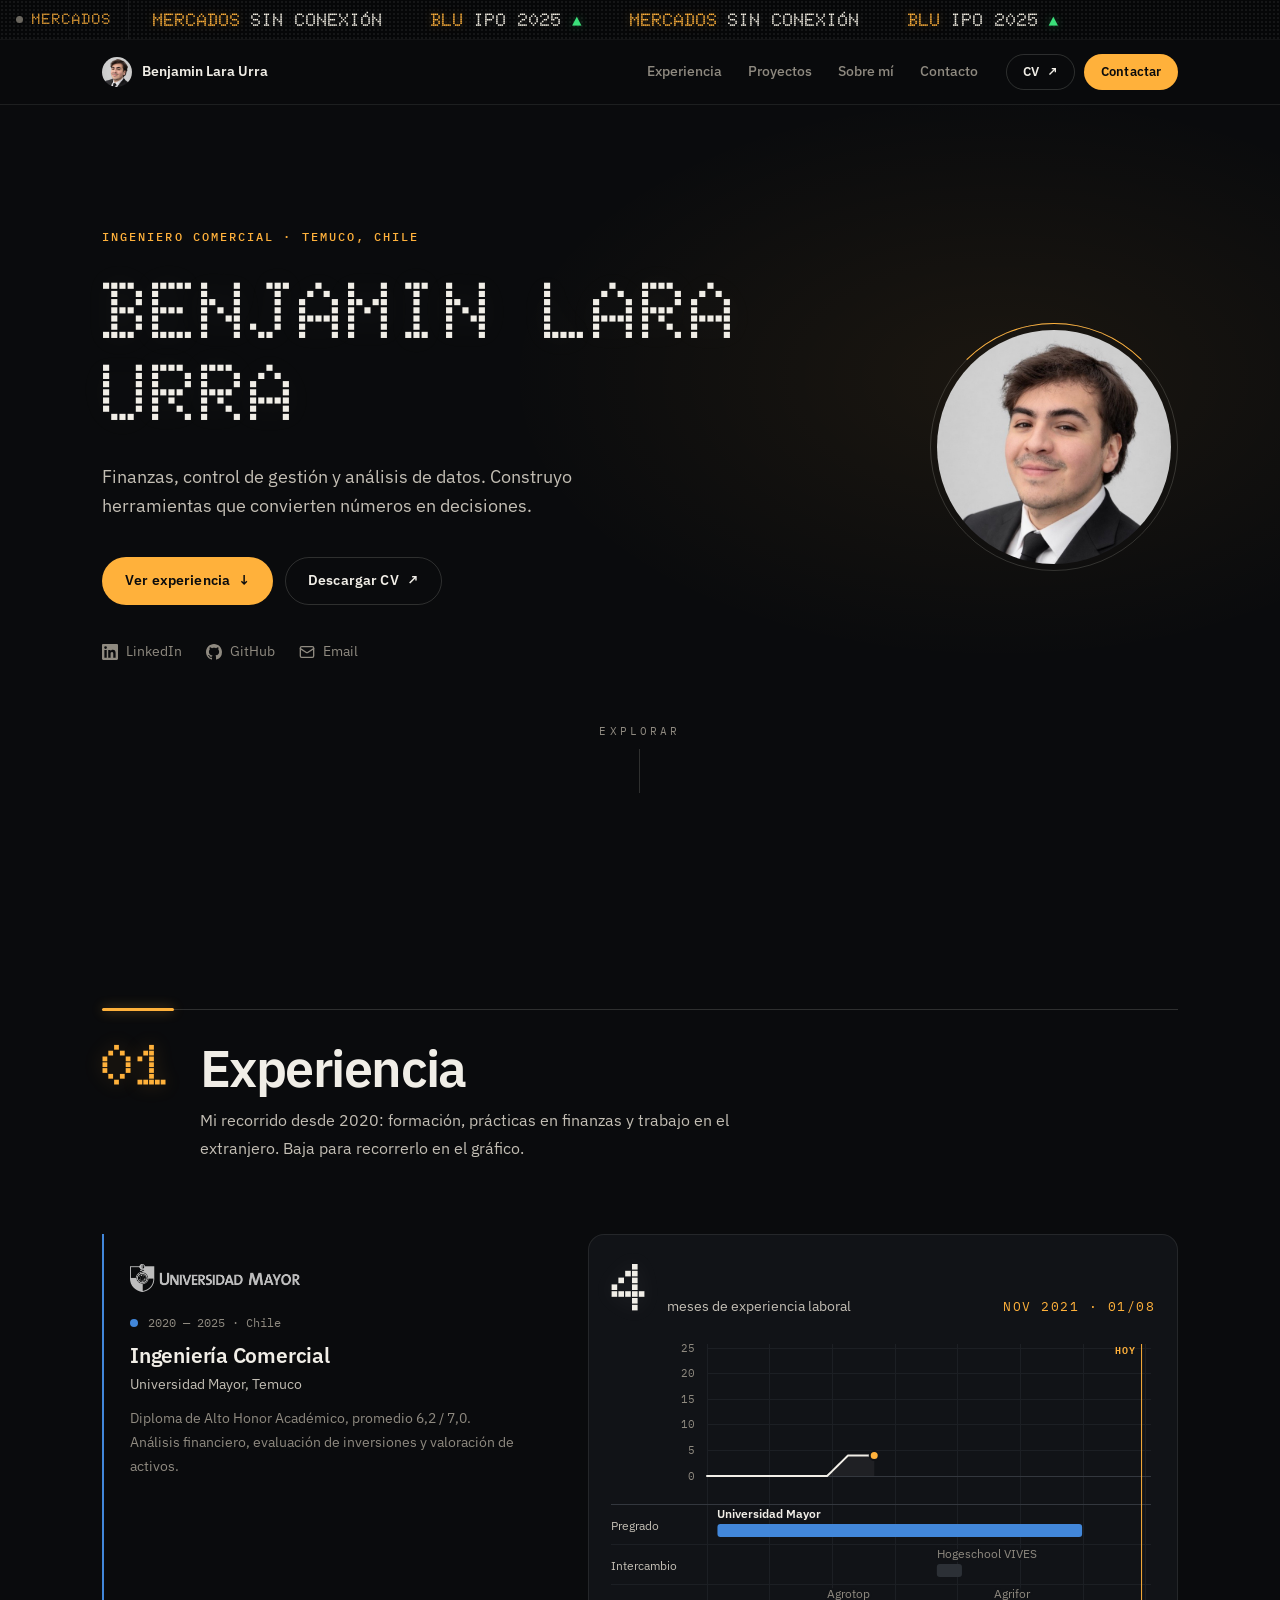
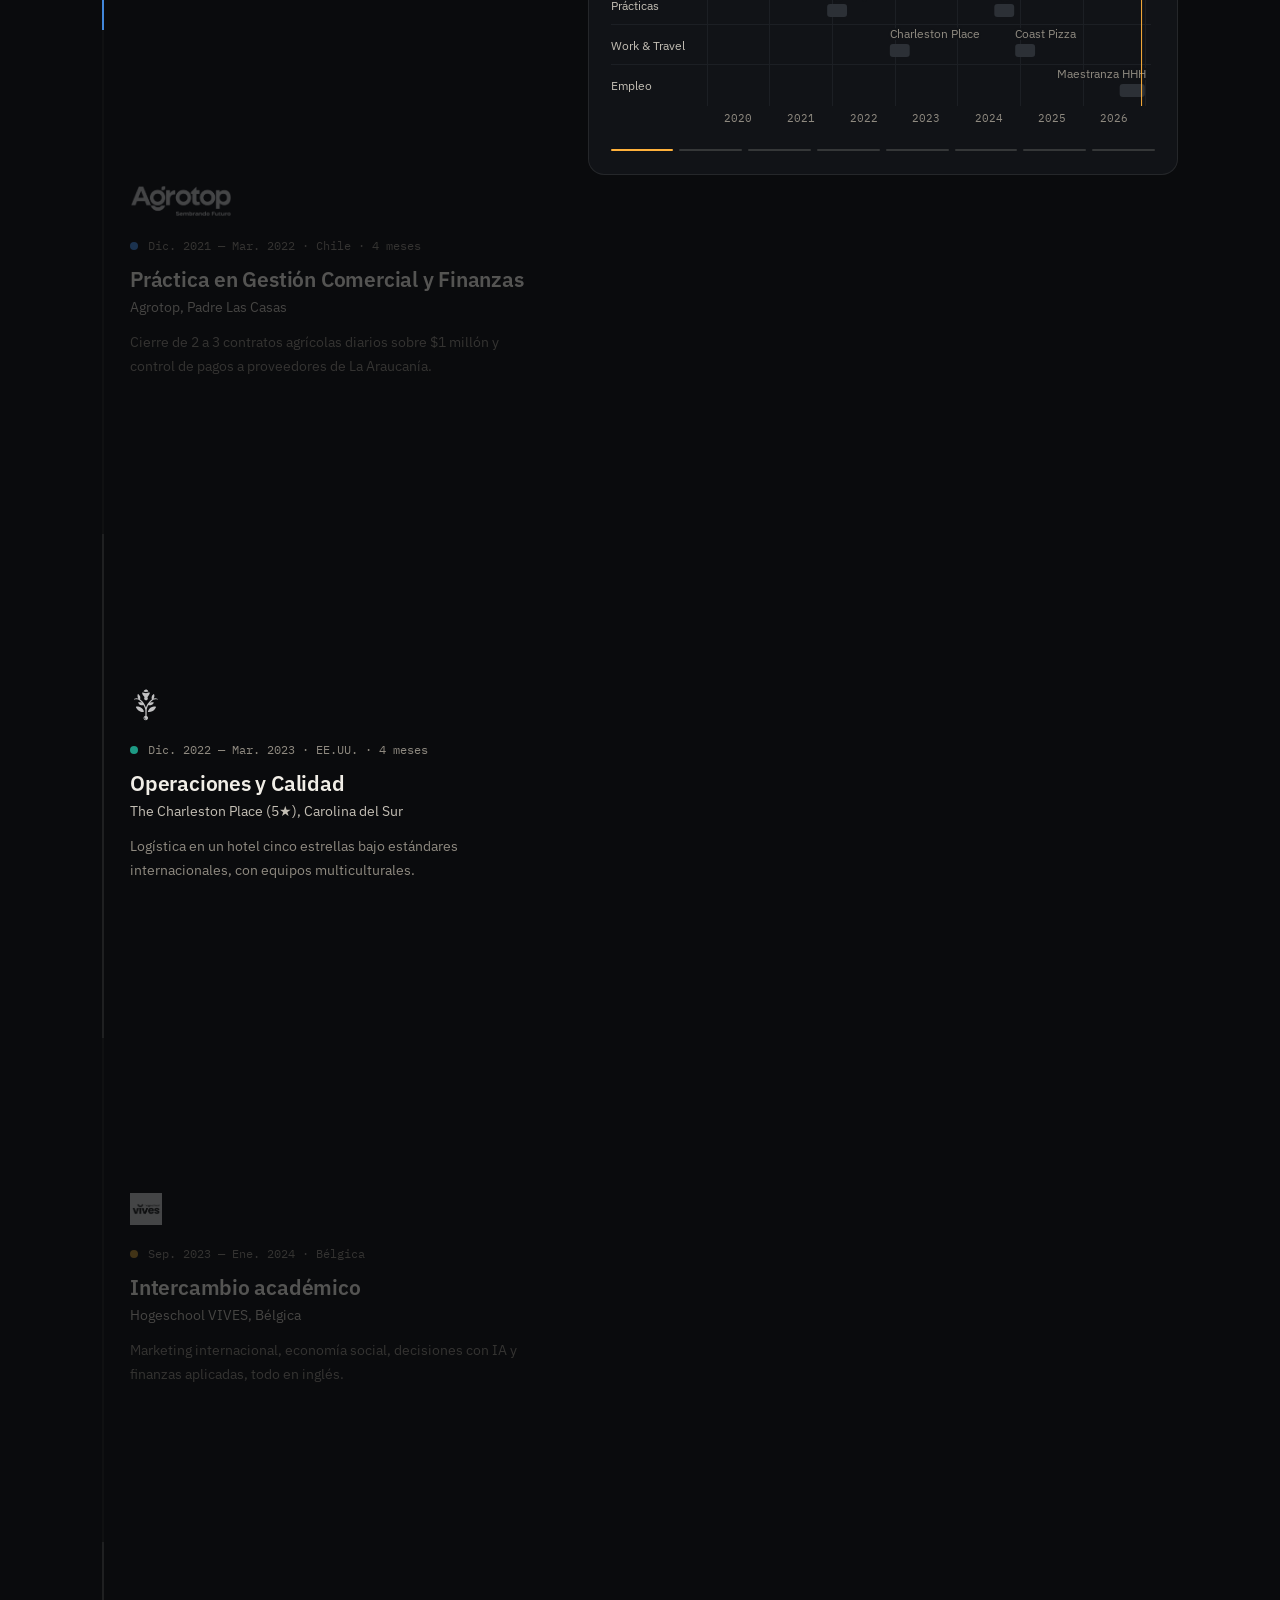
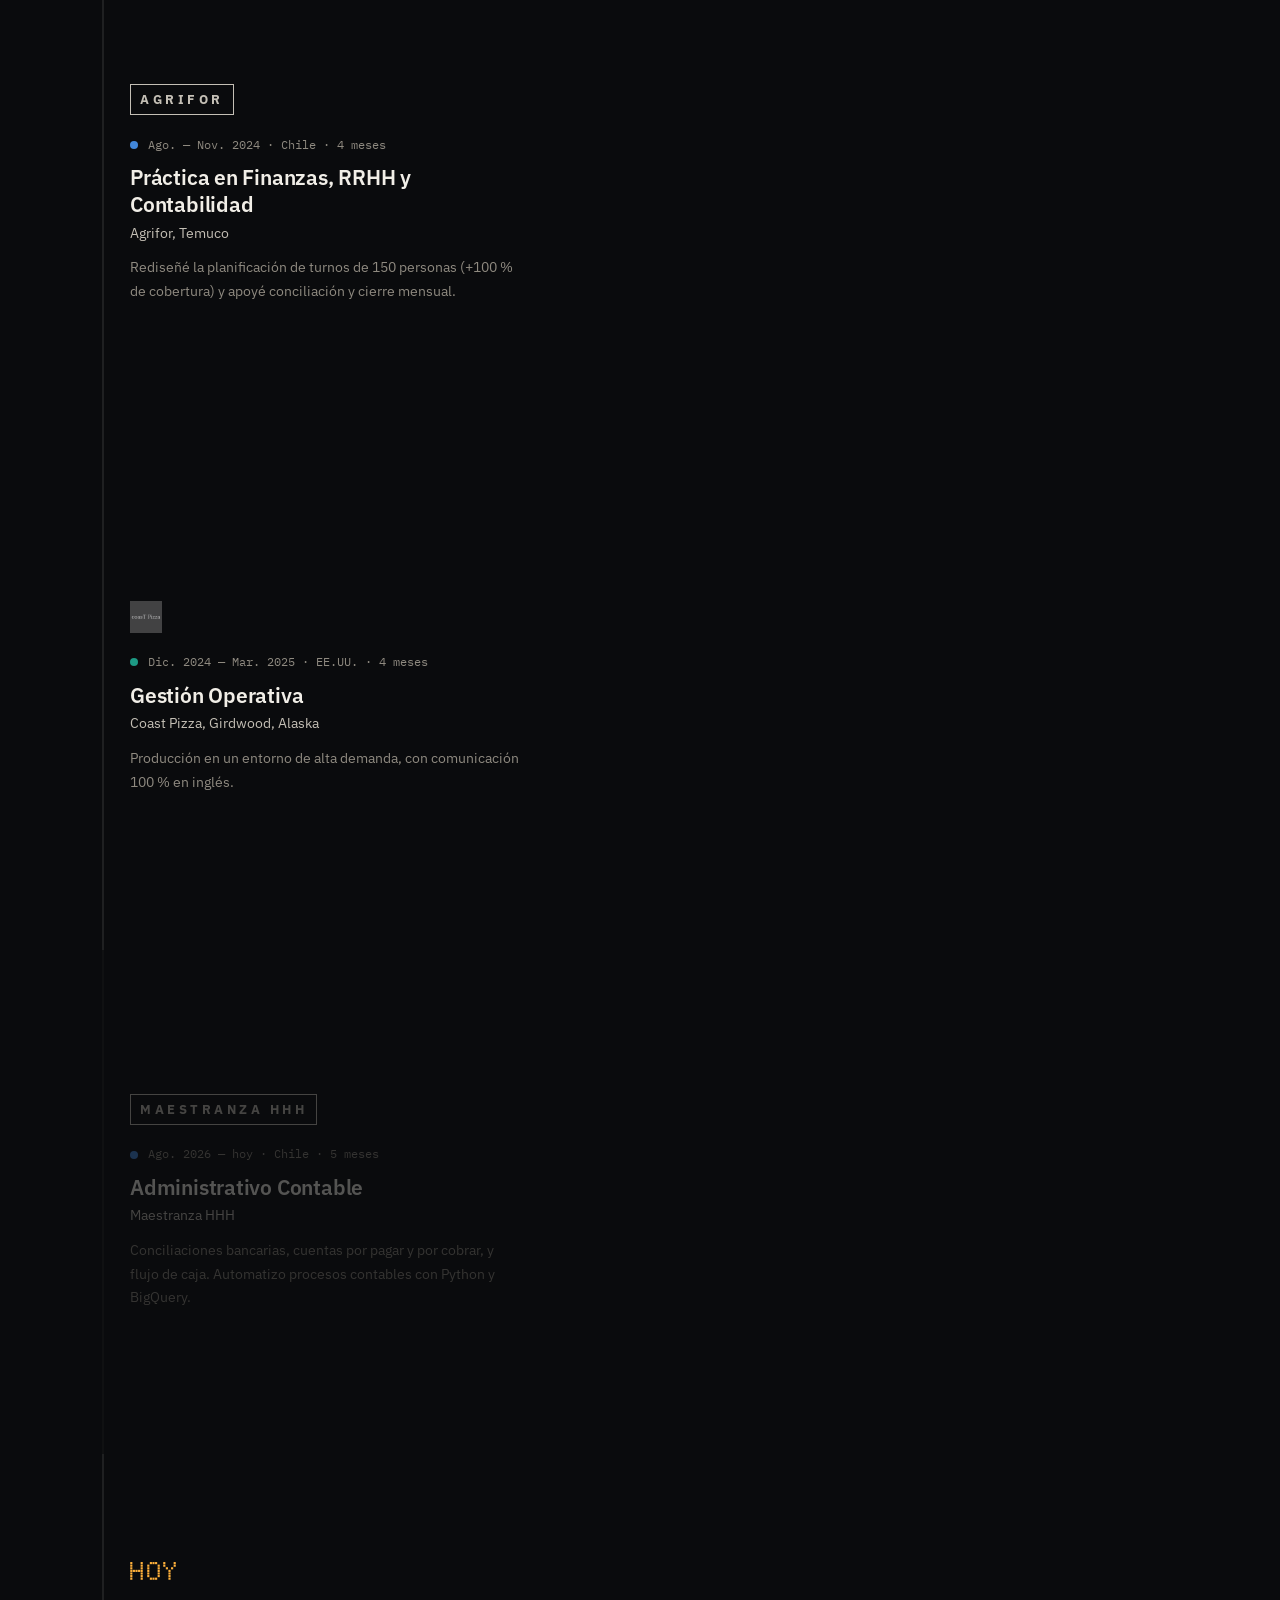
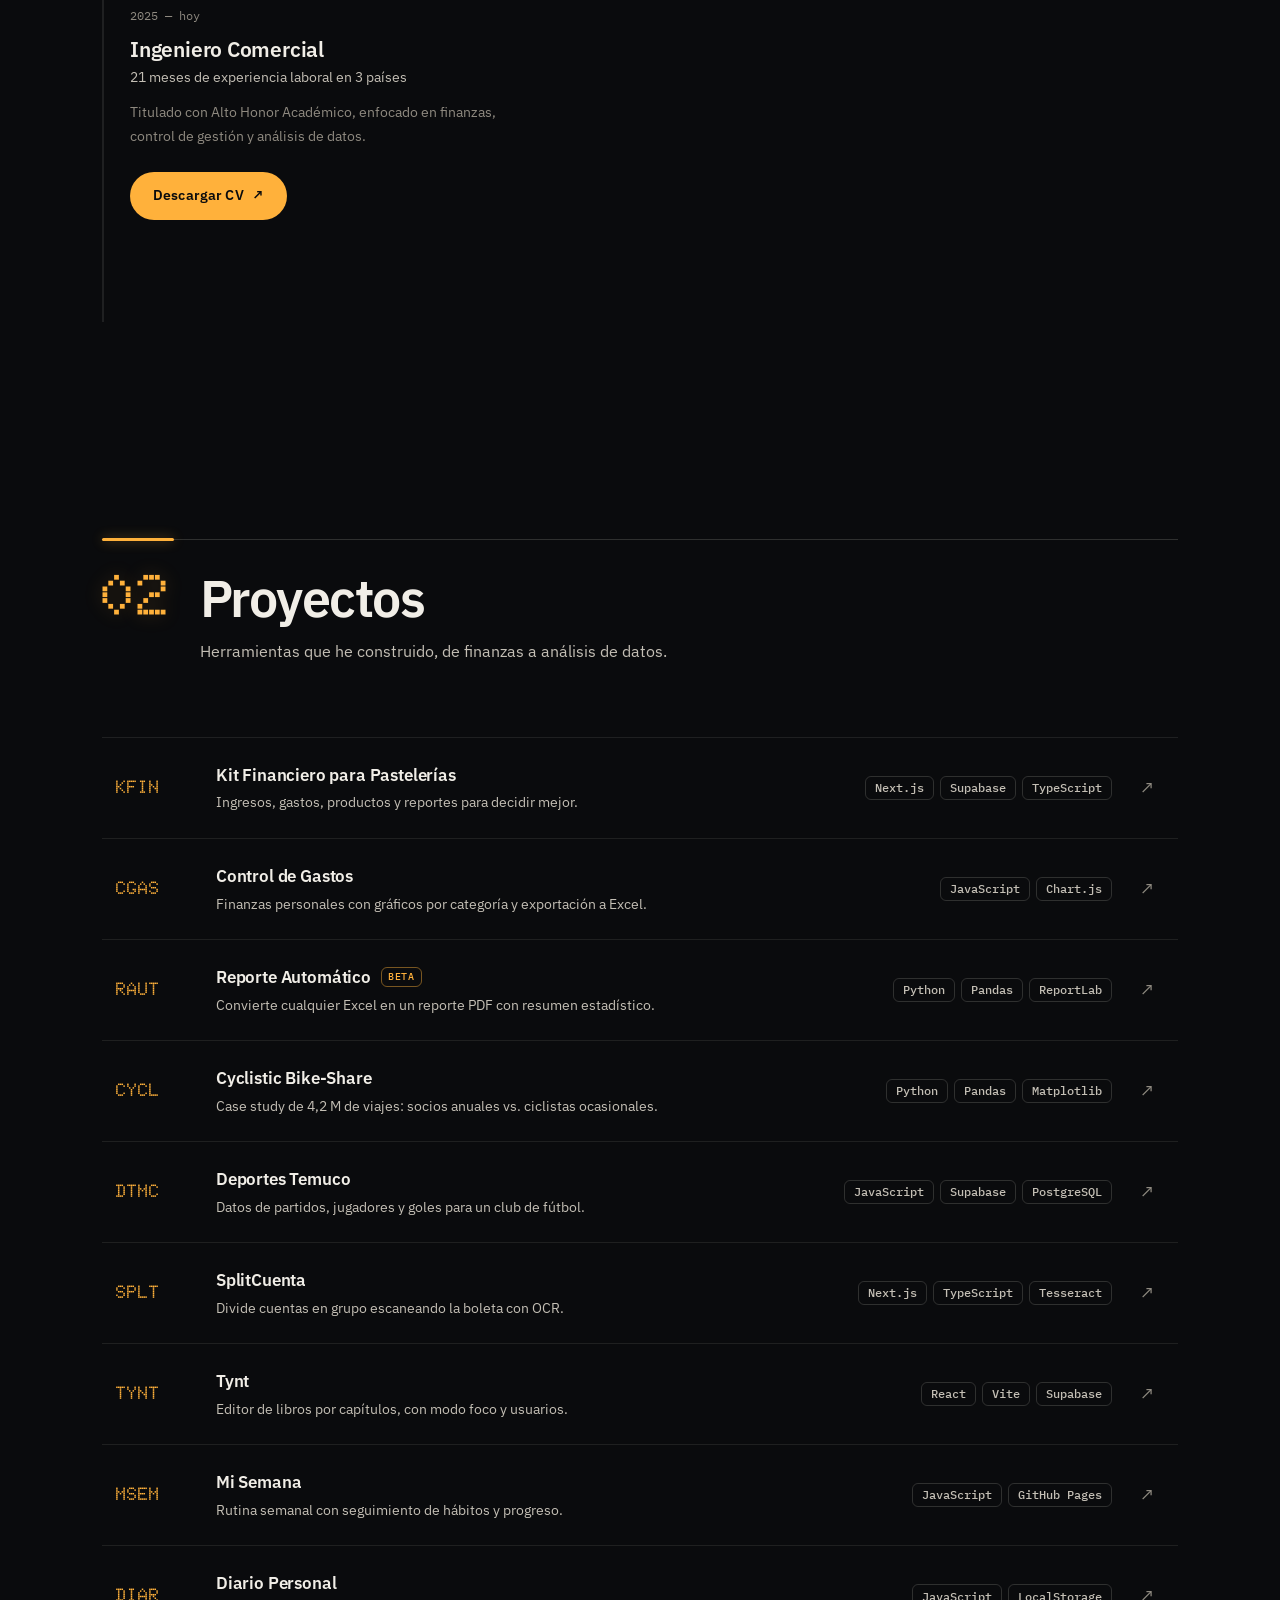
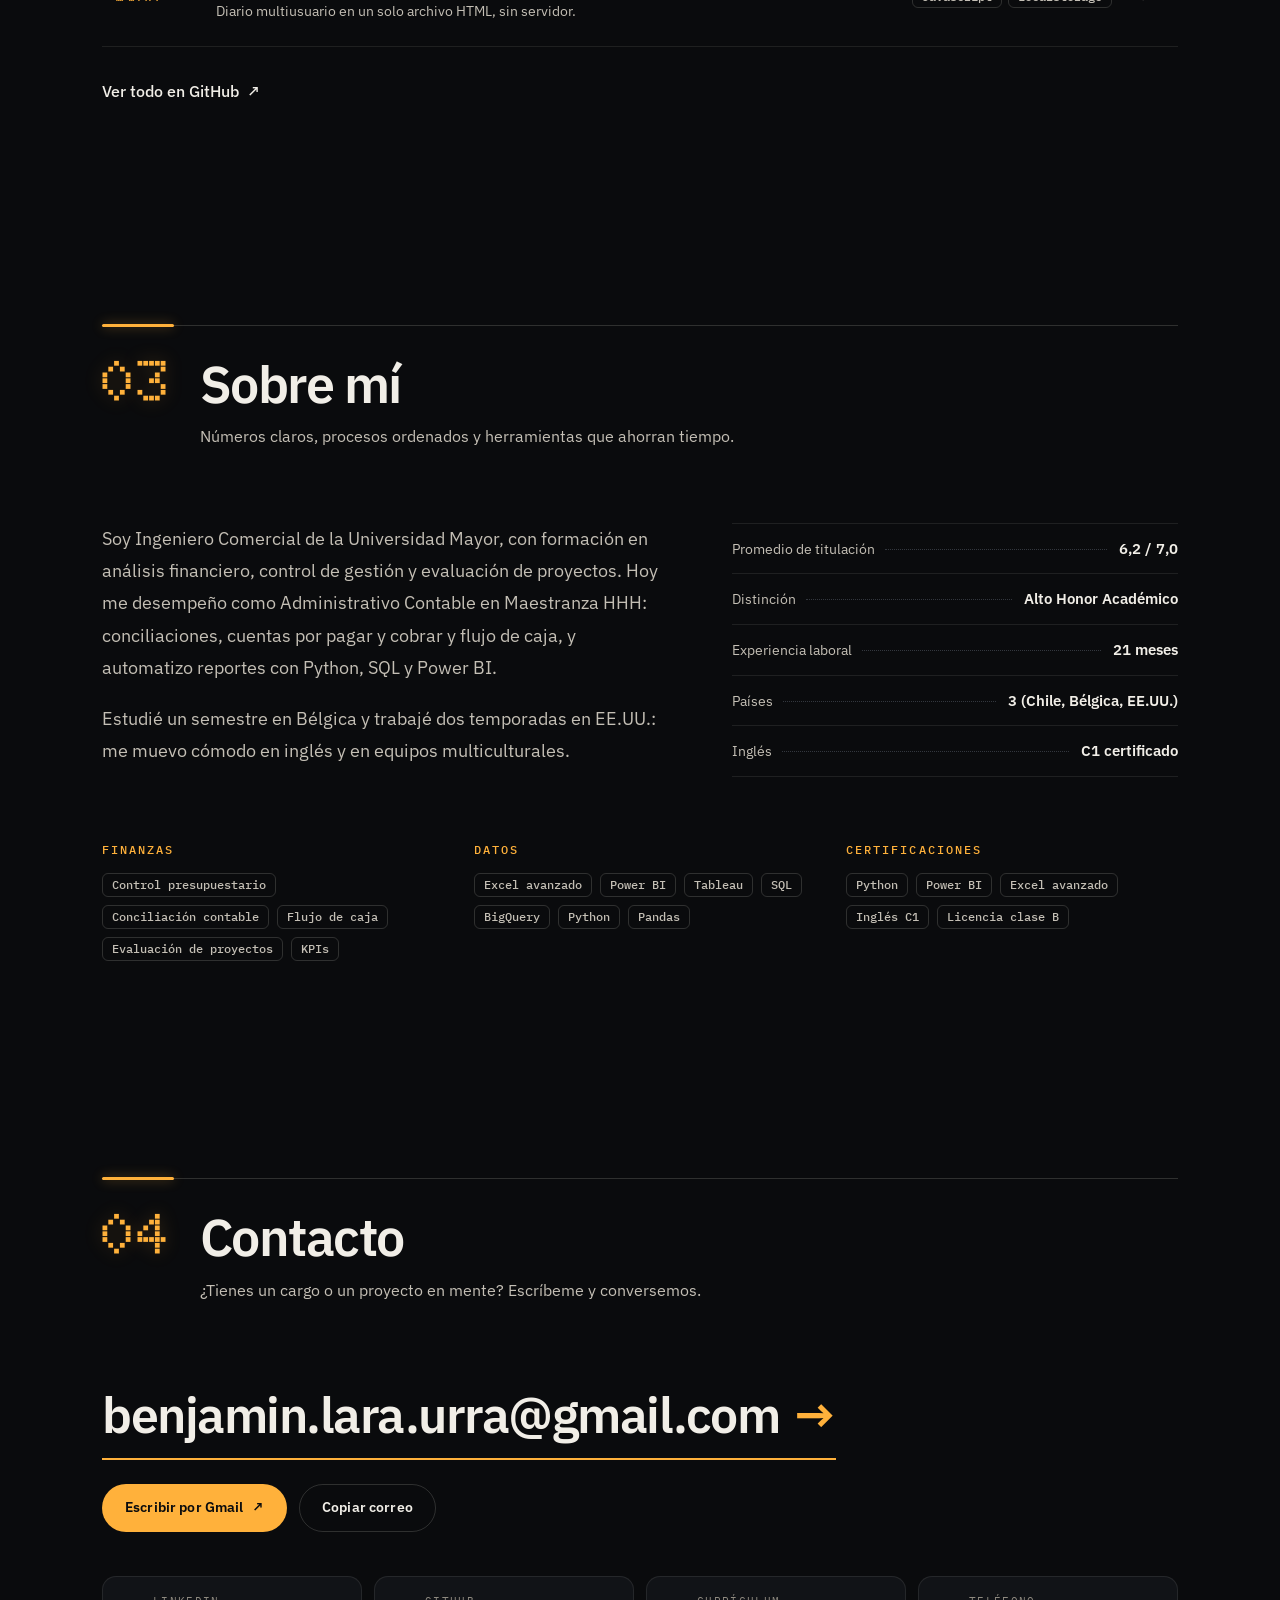
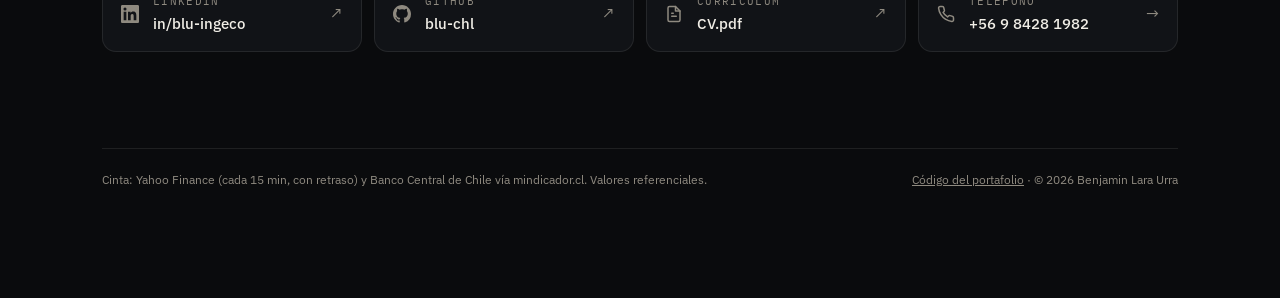
==== commit 85a2d7cc: "Contacto: opciones que funcionan sin app de correo y aviso al llegar - Agrega 'Escribir por Gmail' y" ====
--- a/index.html
+++ b/index.html
@@ -225,6 +225,12 @@
 
       <a class="contact-mail rv" href="mailto:benjamin.lara.urra@gmail.com">benjamin.lara.urra@gmail.com <span class="arr">→</span></a>
 
+      <!-- mailto: solo funciona con una app de correo configurada; estas dos opciones funcionan siempre -->
+      <div class="contact-actions rv">
+        <a class="btn btn-primary" href="https://mail.google.com/mail/?view=cm&amp;fs=1&amp;to=benjamin.lara.urra@gmail.com&amp;su=Contacto%20desde%20tu%20portafolio" target="_blank" rel="noopener">Escribir por Gmail <span class="arr">↗</span></a>
+        <button class="btn btn-ghost" type="button" id="copyMail" data-mail="benjamin.lara.urra@gmail.com">Copiar correo</button>
+      </div>
+
       <ul class="contact-grid">
         <li class="rv"><a class="contact-card" href="https://linkedin.com/in/blu-ingeco" target="_blank" rel="noopener">
           <svg viewBox="0 0 24 24" fill="currentColor" aria-hidden="true"><path d="M20.447 20.452h-3.554v-5.569c0-1.328-.027-3.037-1.852-3.037-1.853 0-2.136 1.445-2.136 2.939v5.667H9.351V9h3.414v1.561h.046c.477-.9 1.637-1.85 3.37-1.85 3.601 0 4.267 2.37 4.267 5.455v6.286zM5.337 7.433a2.062 2.062 0 01-2.063-2.065 2.064 2.064 0 112.063 2.065zm1.782 13.019H3.555V9h3.564v11.452zM22.225 0H1.771C.792 0 0 .774 0 1.729v20.542C0 23.227.792 24 1.771 24h20.451C23.2 24 24 23.227 24 22.271V1.729C24 .774 23.2 0 22.222 0h.003z"/></svg>
--- a/styles.css
+++ b/styles.css
@@ -98,6 +98,7 @@
   padding: 0 22px;
   border-radius: 999px;
   border: 1px solid transparent;
+  background: transparent;
   font-size: 14px;
   font-weight: 600;
   letter-spacing: 0.01em;
@@ -482,13 +483,19 @@
   text-decoration: none;
   overflow-wrap: anywhere;
   padding-bottom: 6px;
-  margin-bottom: 44px;
+  margin-bottom: 24px;
   background: linear-gradient(var(--accent), var(--accent)) 0 100% / 100% 2px no-repeat;
   transition: color 250ms var(--ease);
 }
 .contact-mail:hover { color: var(--accent); }
 .contact-mail .arr { color: var(--accent); }
 .contact-mail:hover .arr { transform: translateX(6px); }
+/* al llegar desde "Contactar" el correo se enciende: deja claro dónde quedaste */
+.contact-mail.flash { animation: flash 1.8s var(--ease); }
+@keyframes flash { 25% { color: var(--accent); text-shadow: 0 0 28px rgba(255,177,59,0.5); } }
+
+.contact-actions { display: flex; flex-wrap: wrap; gap: 12px; margin-bottom: 44px; }
+.btn.done { border-color: var(--up); color: var(--up); }
 
 .contact-grid { list-style: none; display: grid; grid-template-columns: repeat(4, minmax(0, 1fr)); gap: 12px; }
 .contact-card {
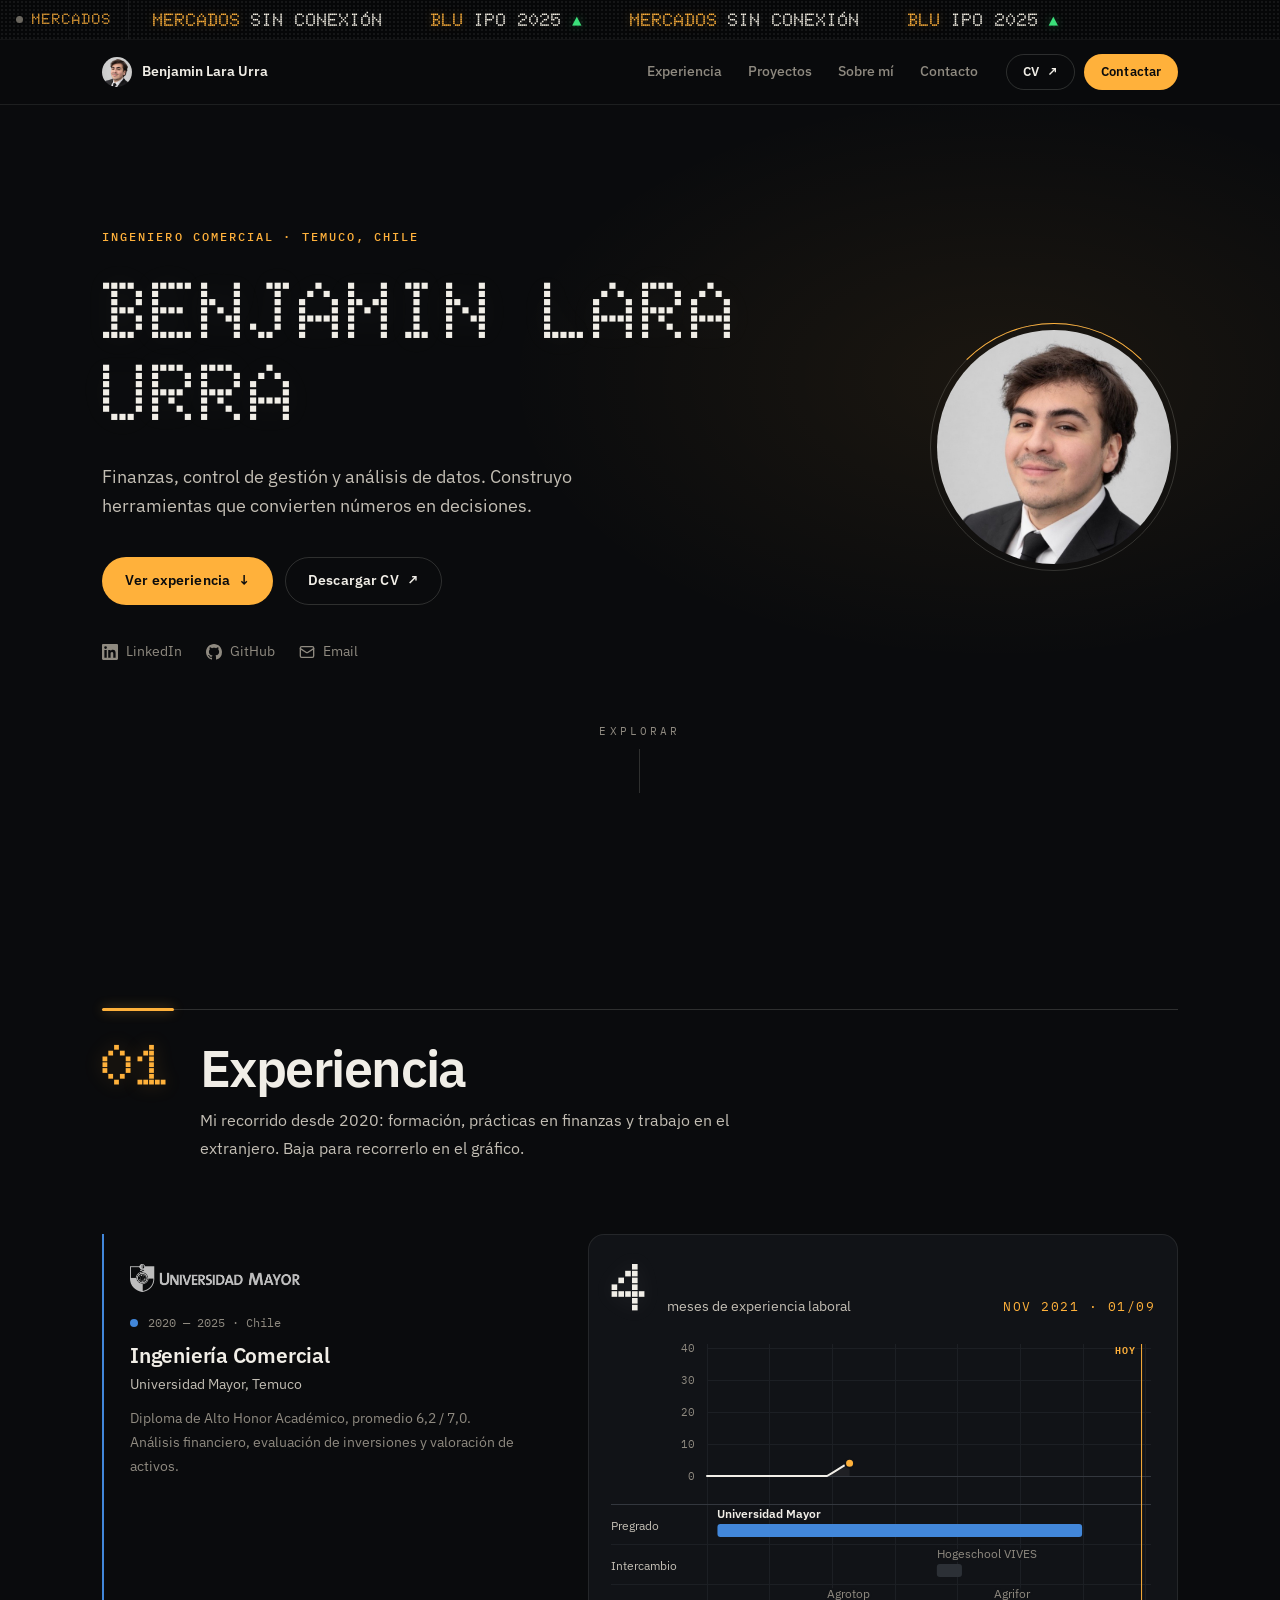
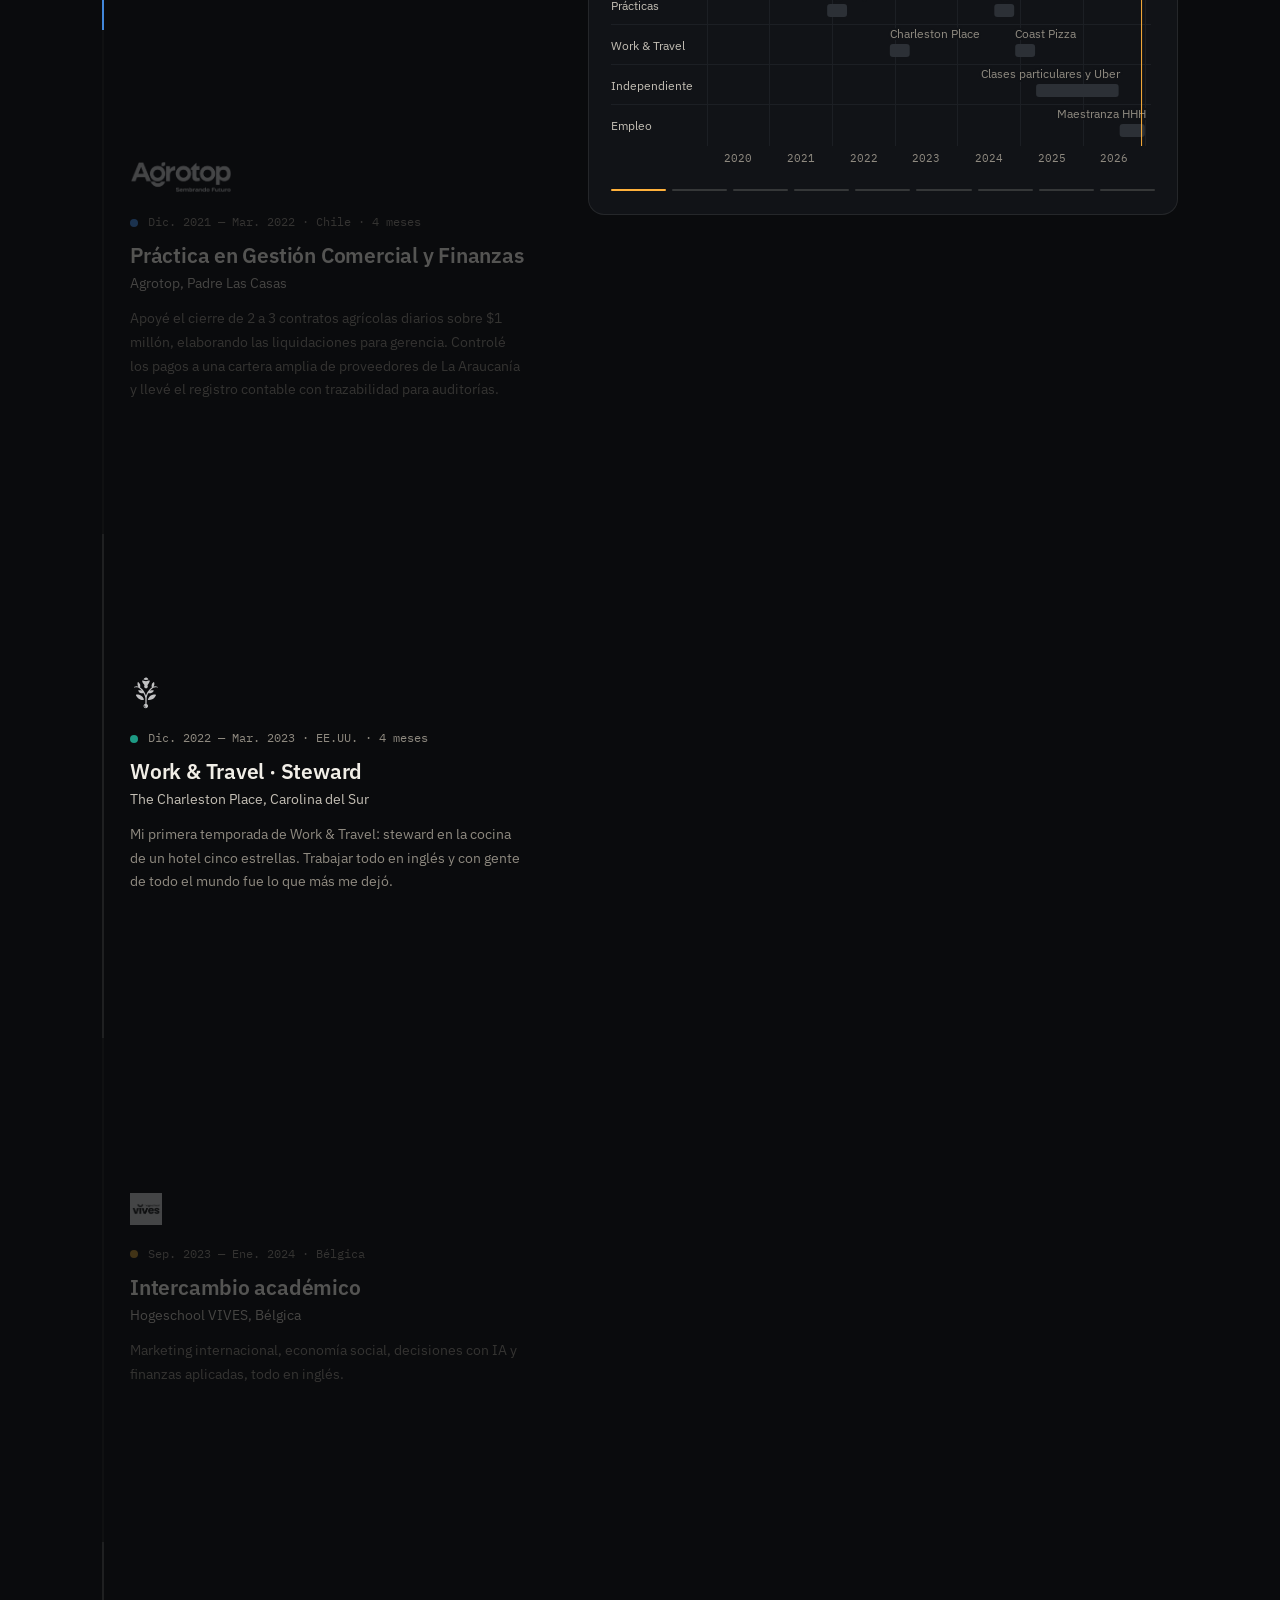
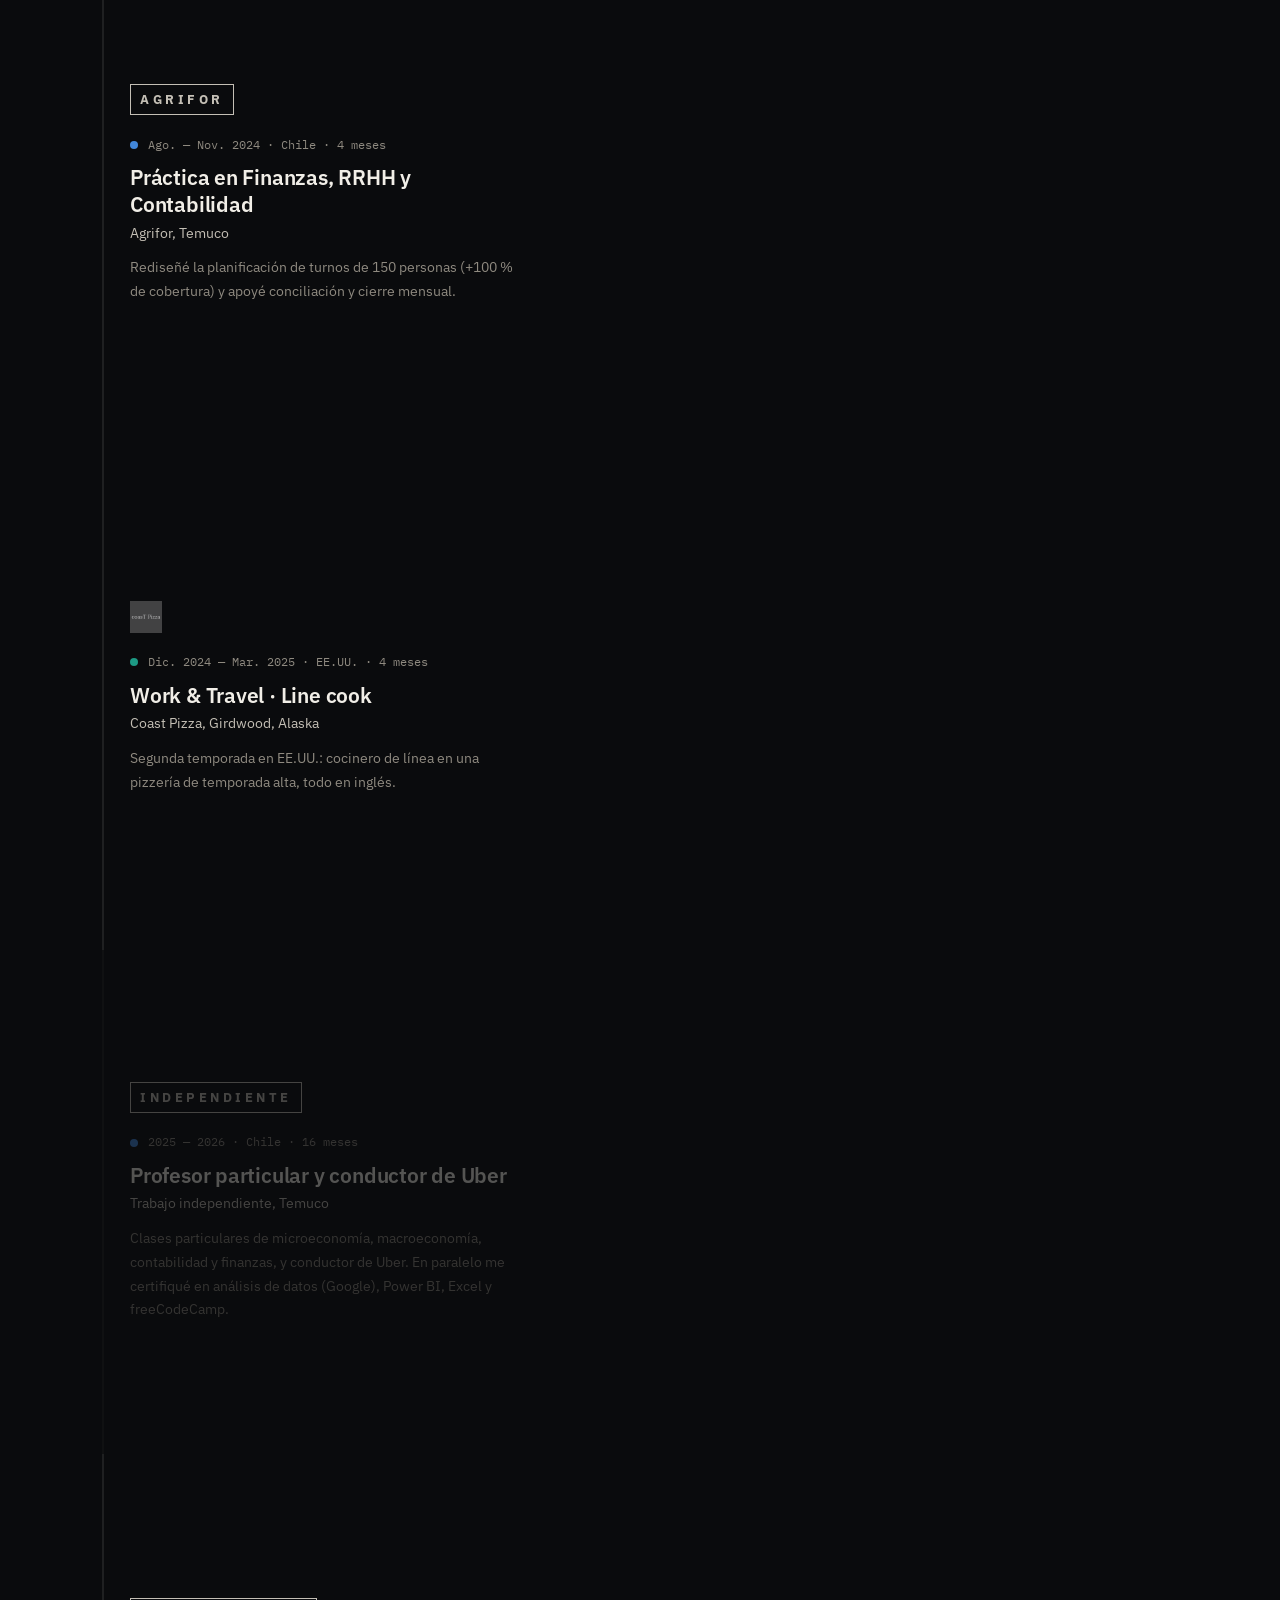
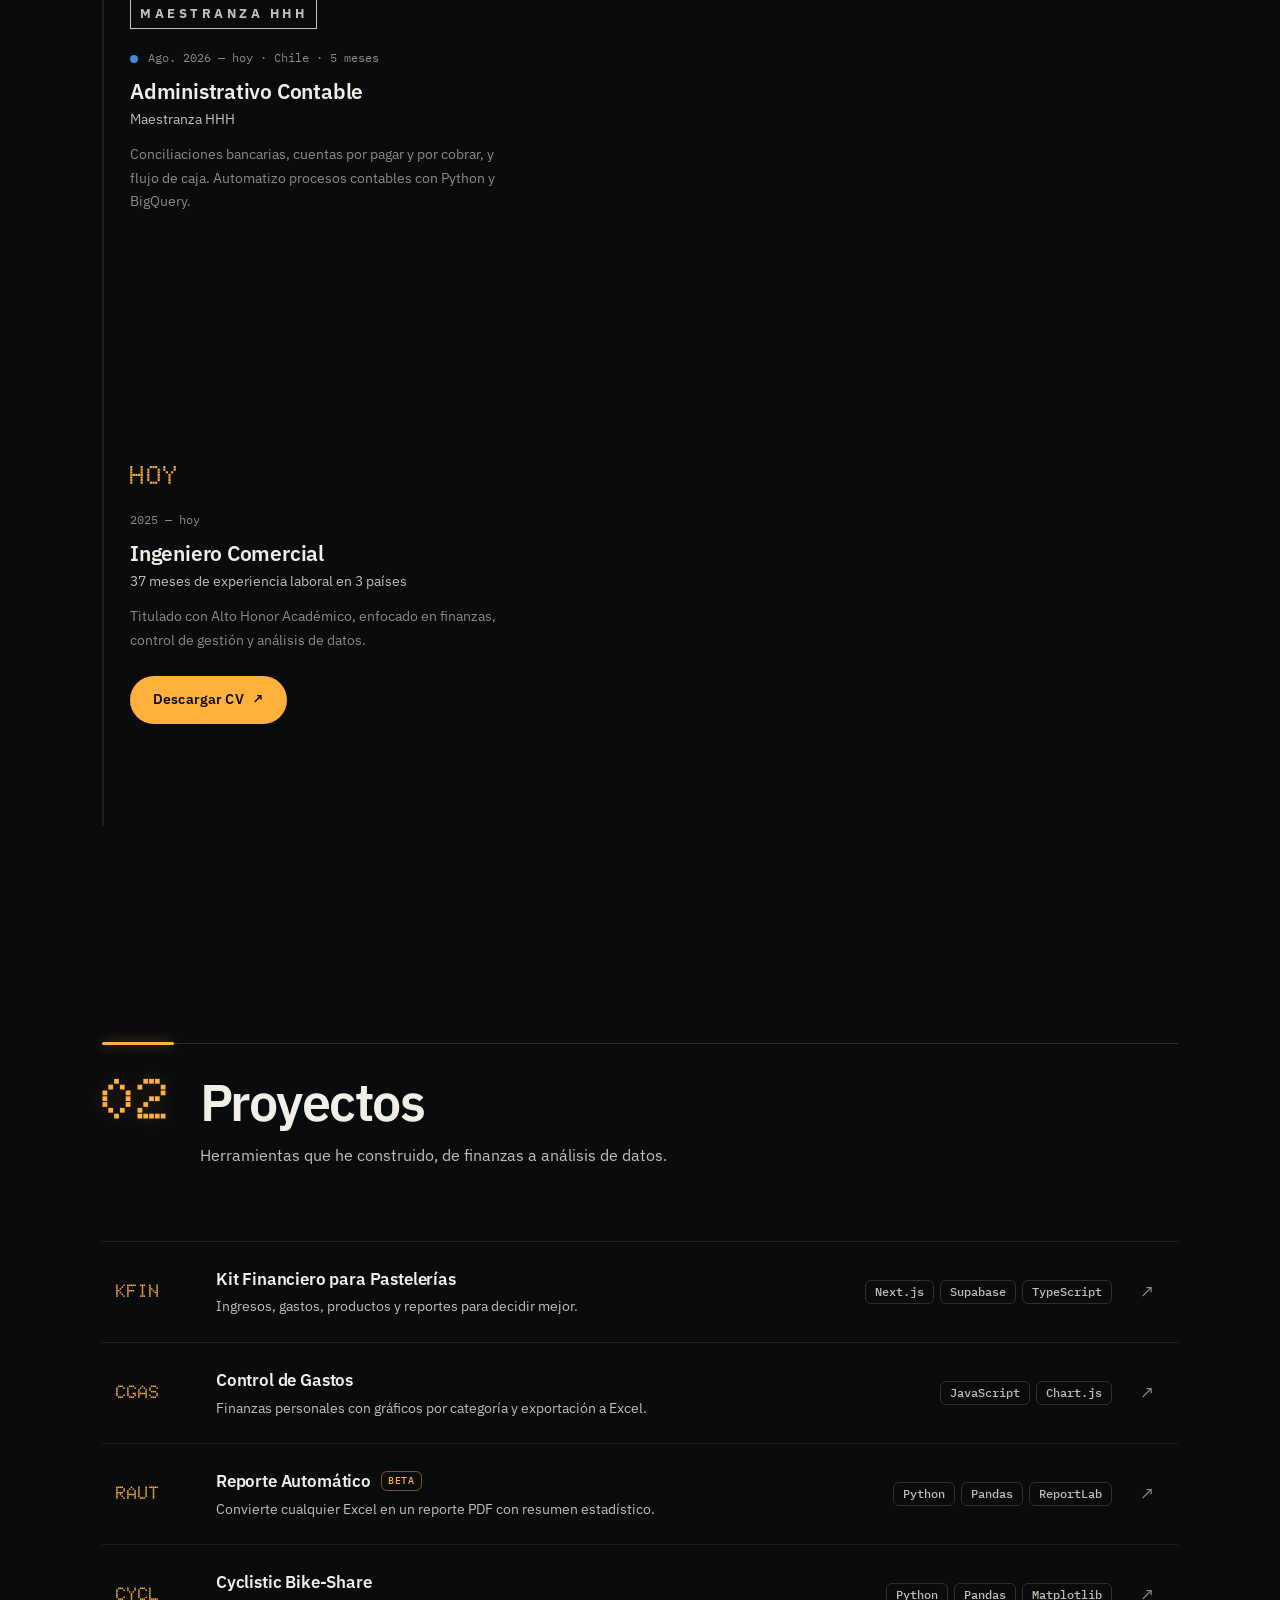
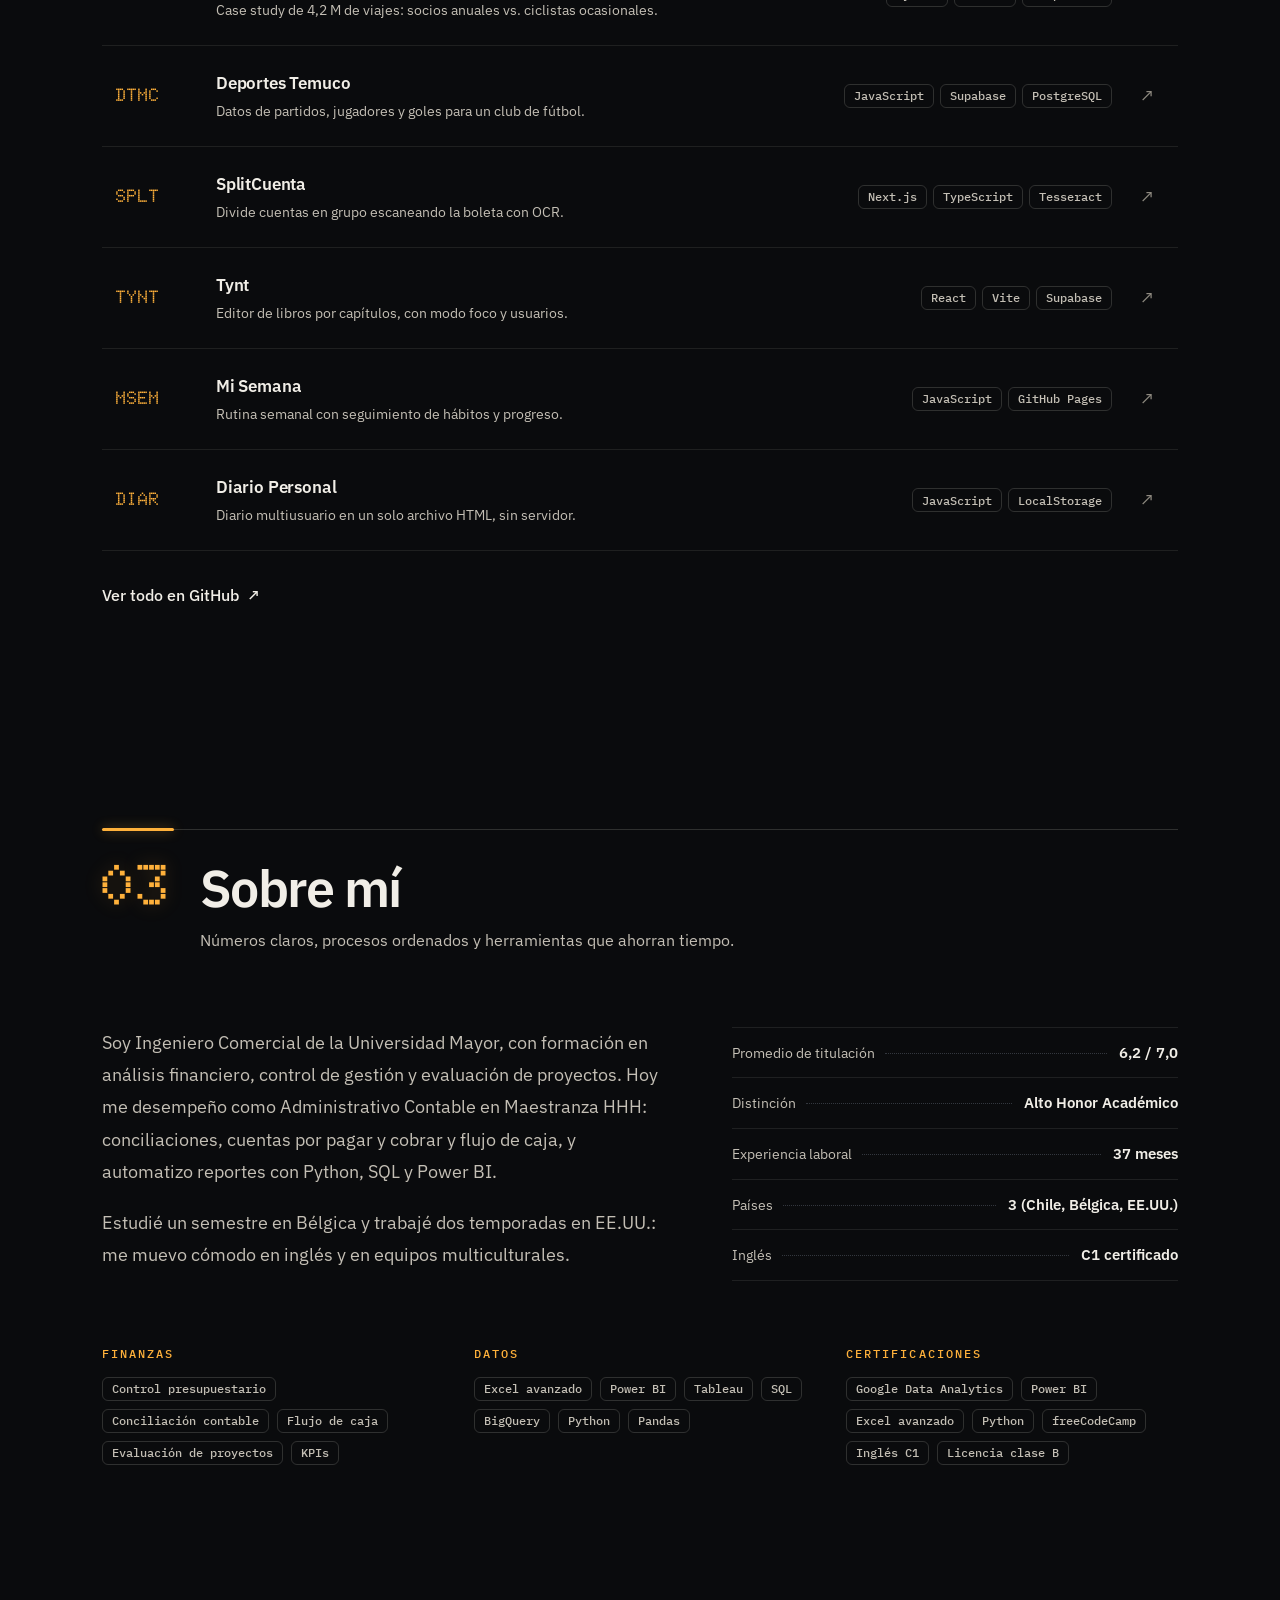
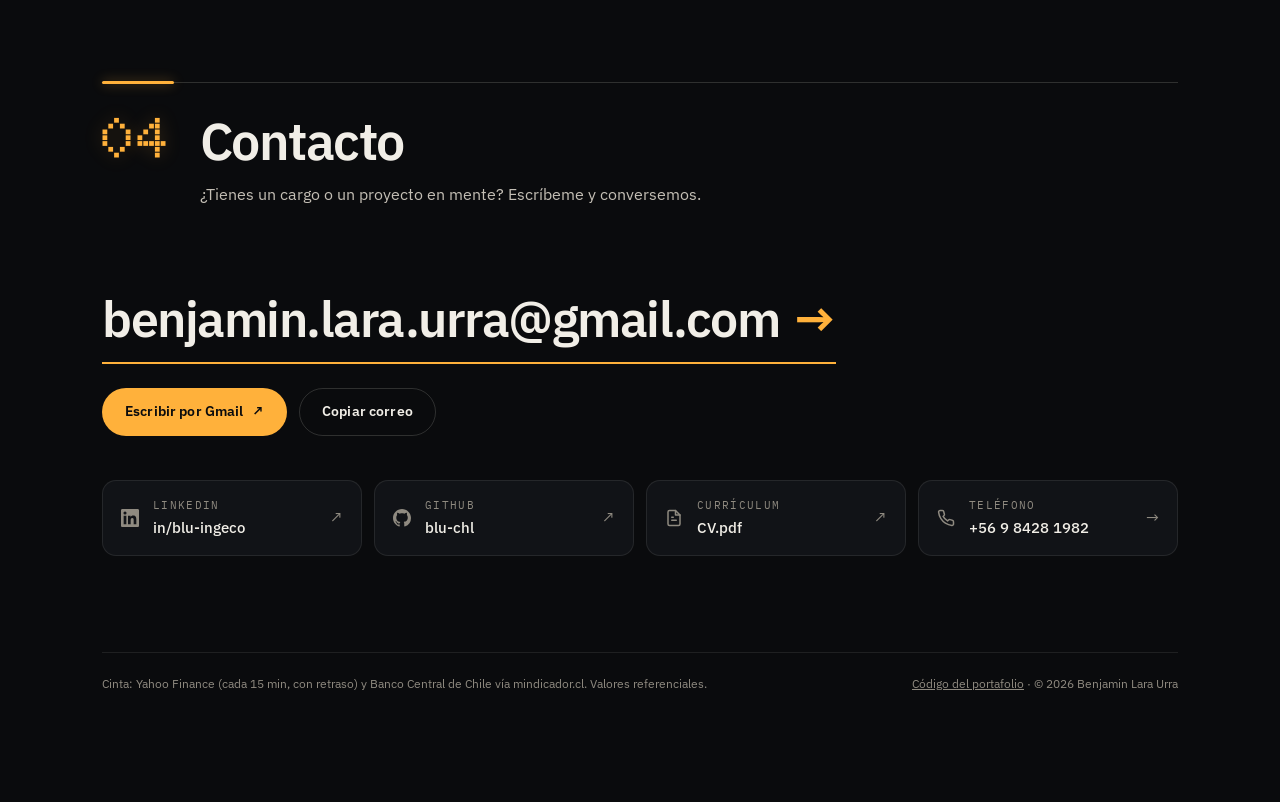
==== commit 7ed9ae86: "Trayectoria más fidedigna: roles reales en Work & Travel y año independiente - Charleston Place: ste" ====
--- a/index.html
+++ b/index.html
@@ -207,7 +207,7 @@
       <div class="skills">
         <div class="rv"><p class="label">Finanzas</p><ul class="tags"><li class="tag">Control presupuestario</li><li class="tag">Conciliación contable</li><li class="tag">Flujo de caja</li><li class="tag">Evaluación de proyectos</li><li class="tag">KPIs</li></ul></div>
         <div class="rv"><p class="label">Datos</p><ul class="tags"><li class="tag">Excel avanzado</li><li class="tag">Power BI</li><li class="tag">Tableau</li><li class="tag">SQL</li><li class="tag">BigQuery</li><li class="tag">Python</li><li class="tag">Pandas</li></ul></div>
-        <div class="rv"><p class="label">Certificaciones</p><ul class="tags"><li class="tag">Python</li><li class="tag">Power BI</li><li class="tag">Excel avanzado</li><li class="tag">Inglés C1</li><li class="tag">Licencia clase B</li></ul></div>
+        <div class="rv"><p class="label">Certificaciones</p><ul class="tags"><li class="tag">Google Data Analytics</li><li class="tag">Power BI</li><li class="tag">Excel avanzado</li><li class="tag">Python</li><li class="tag">freeCodeCamp</li><li class="tag">Inglés C1</li><li class="tag">Licencia clase B</li></ul></div>
       </div>
     </div>
   </section>
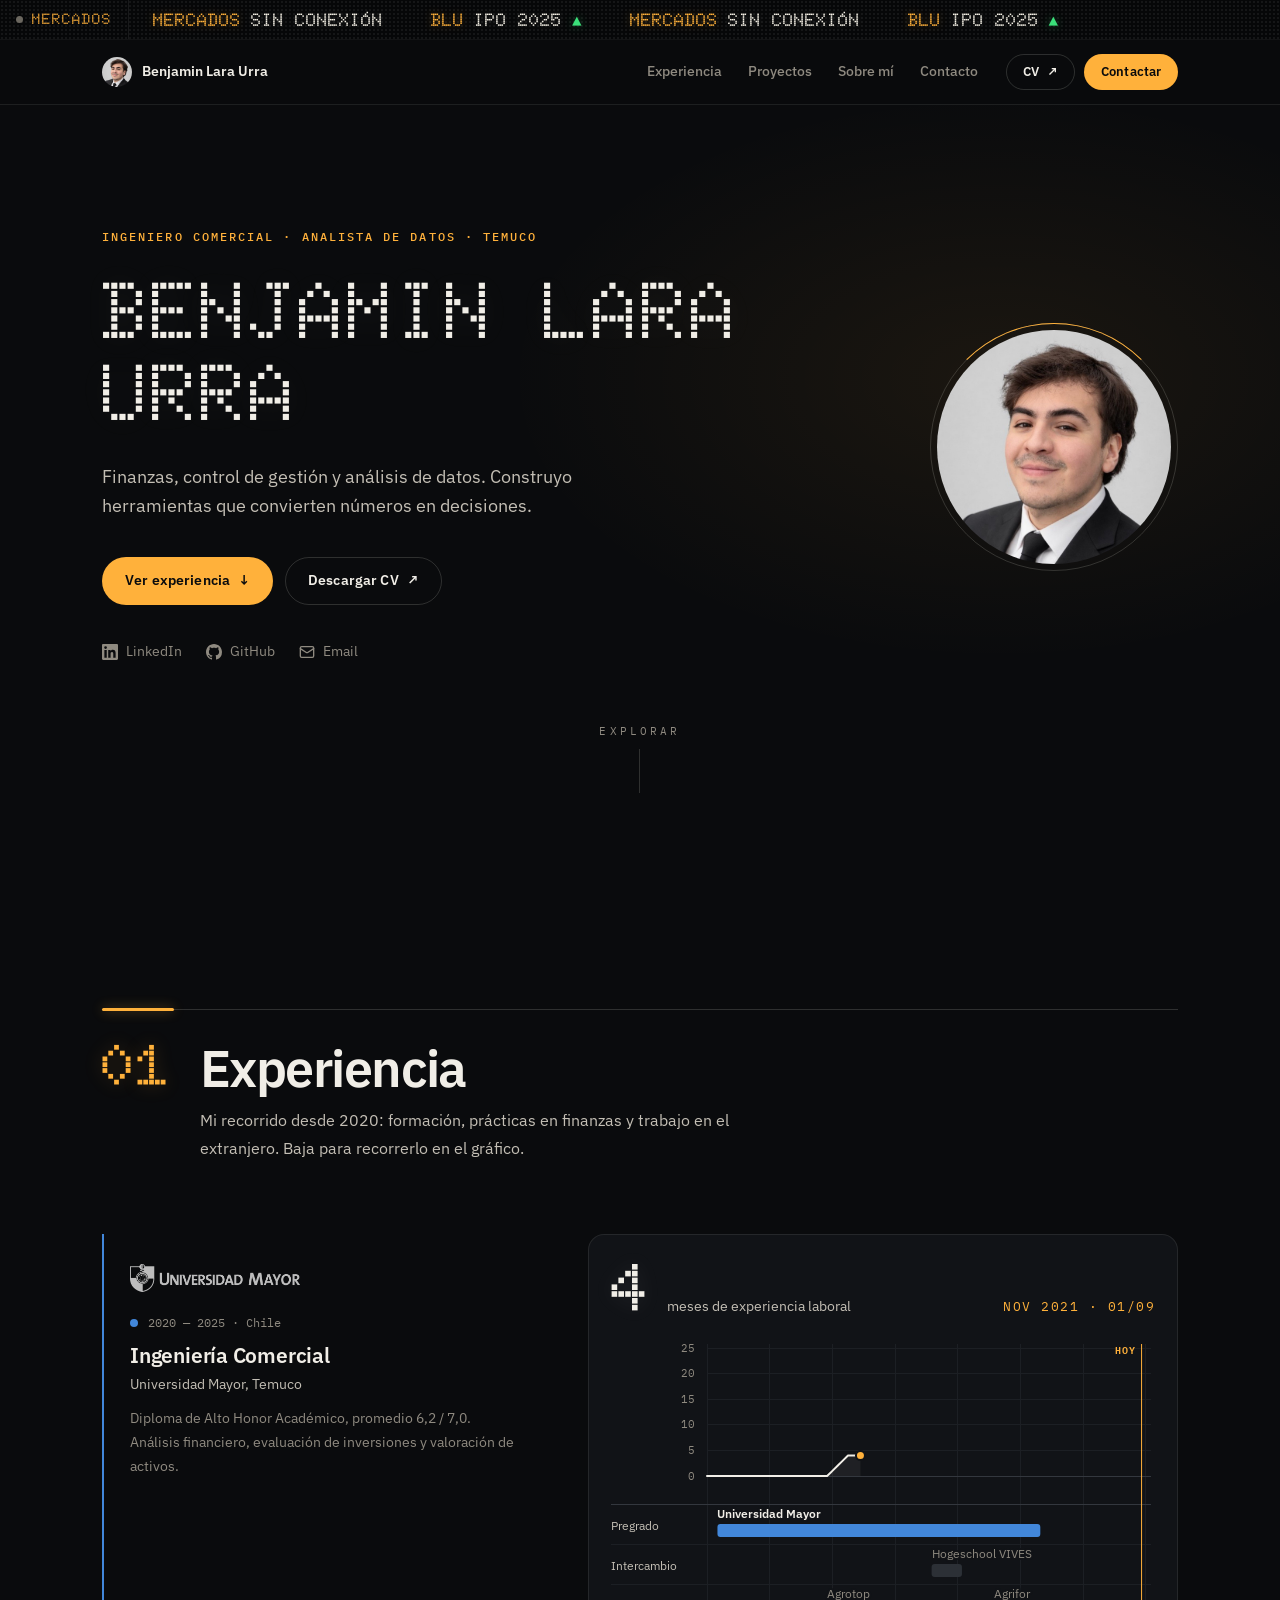
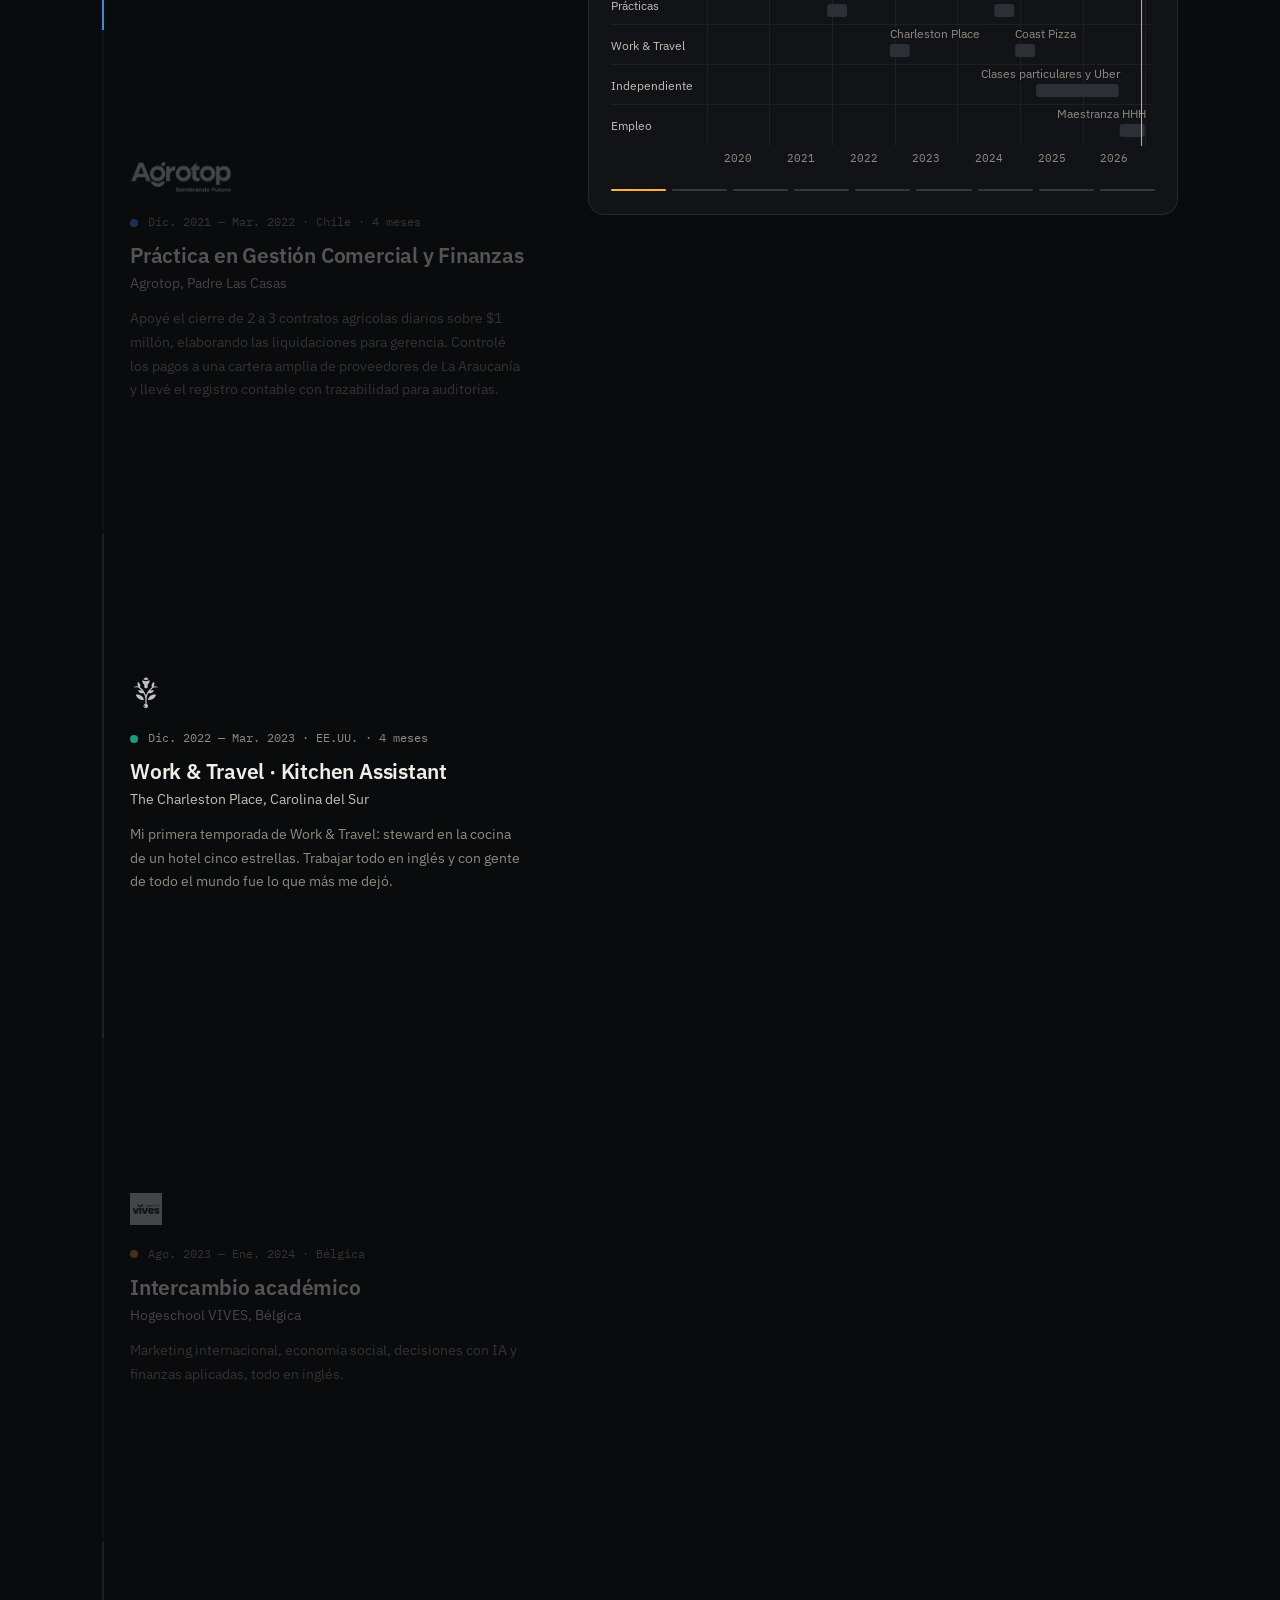
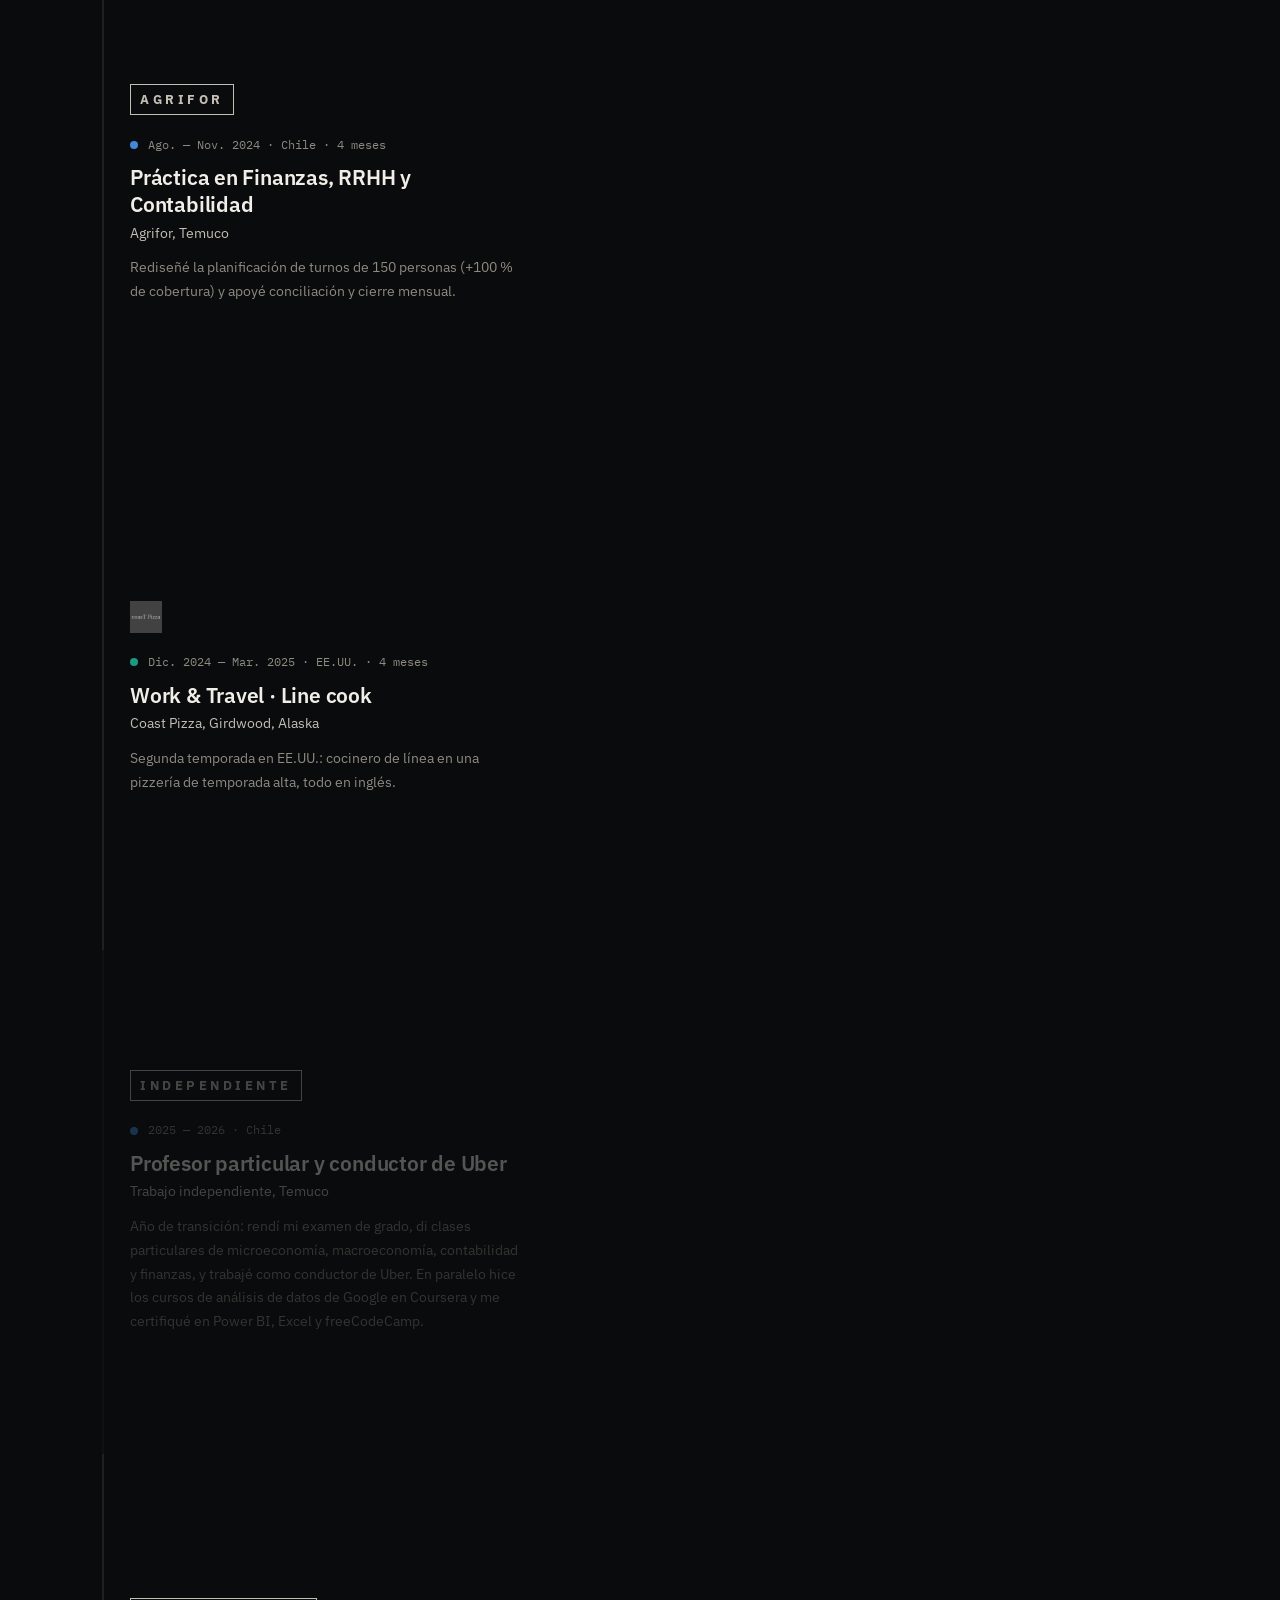
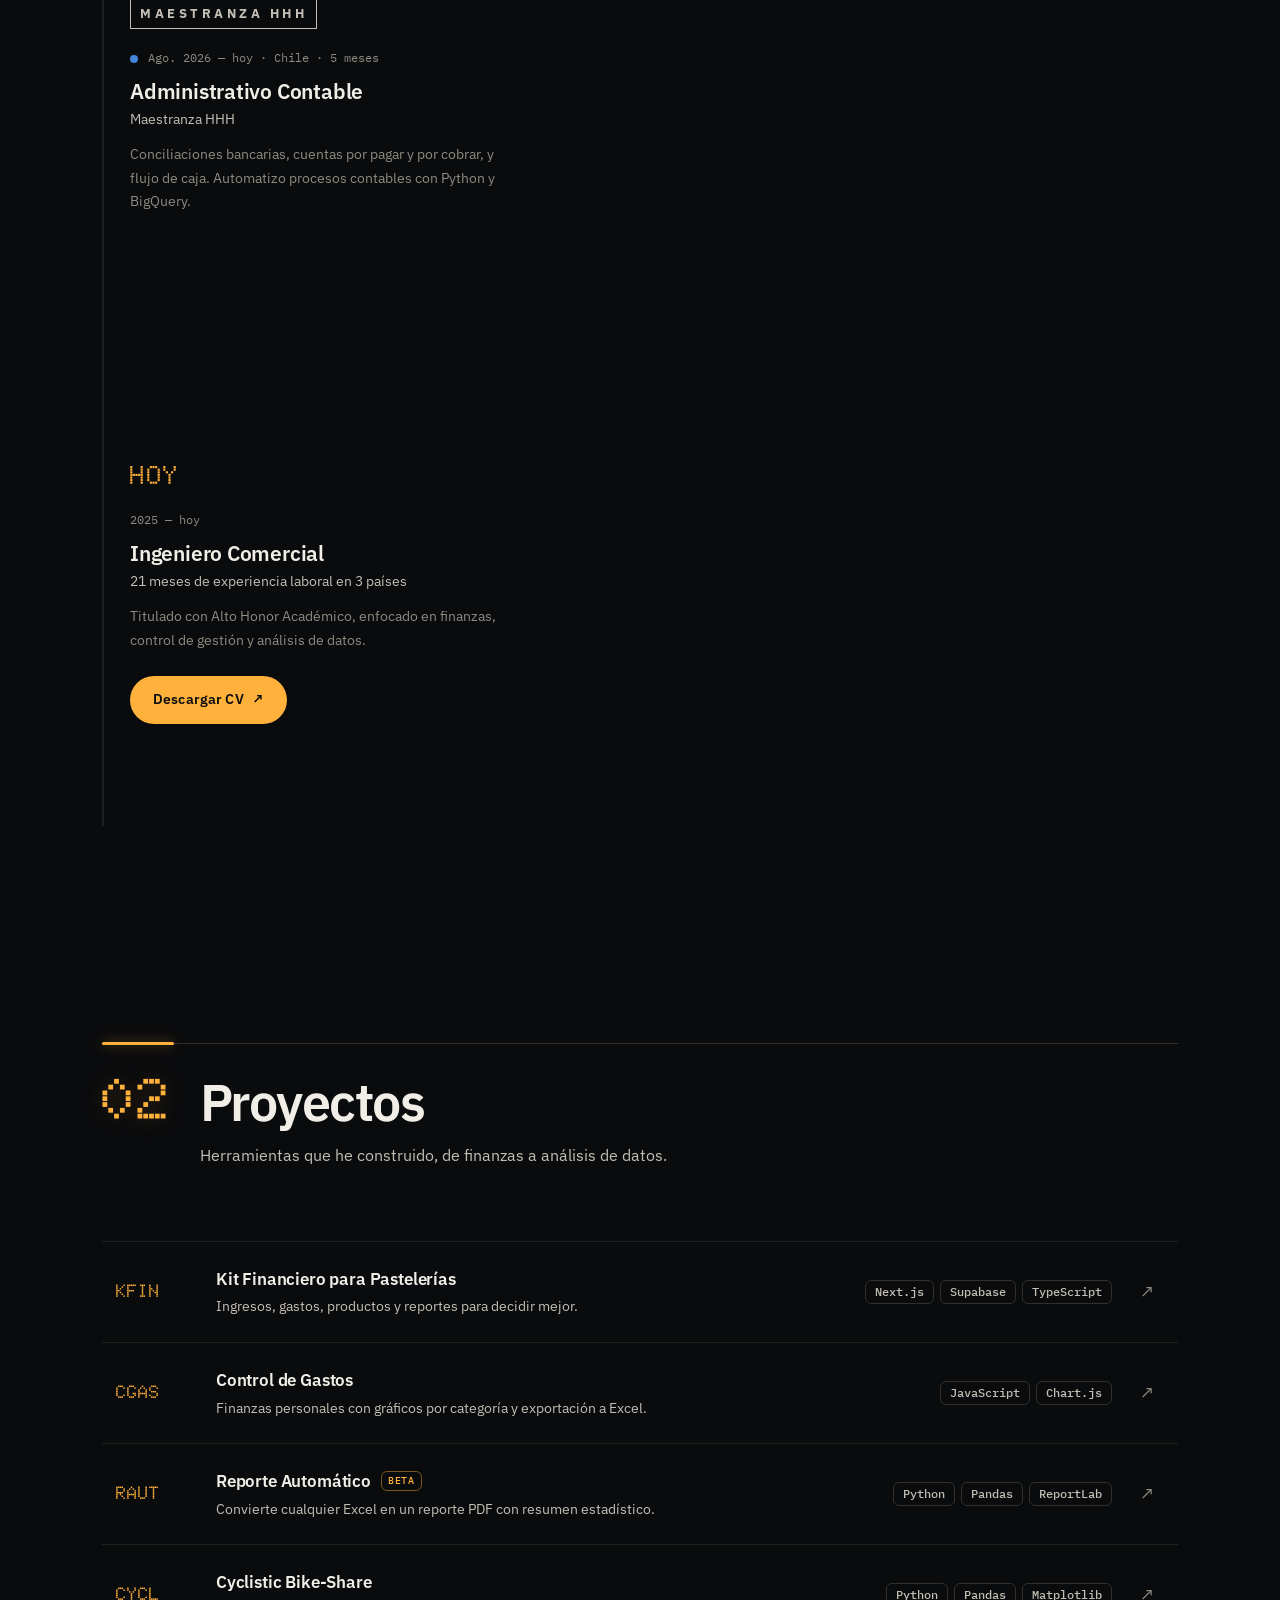
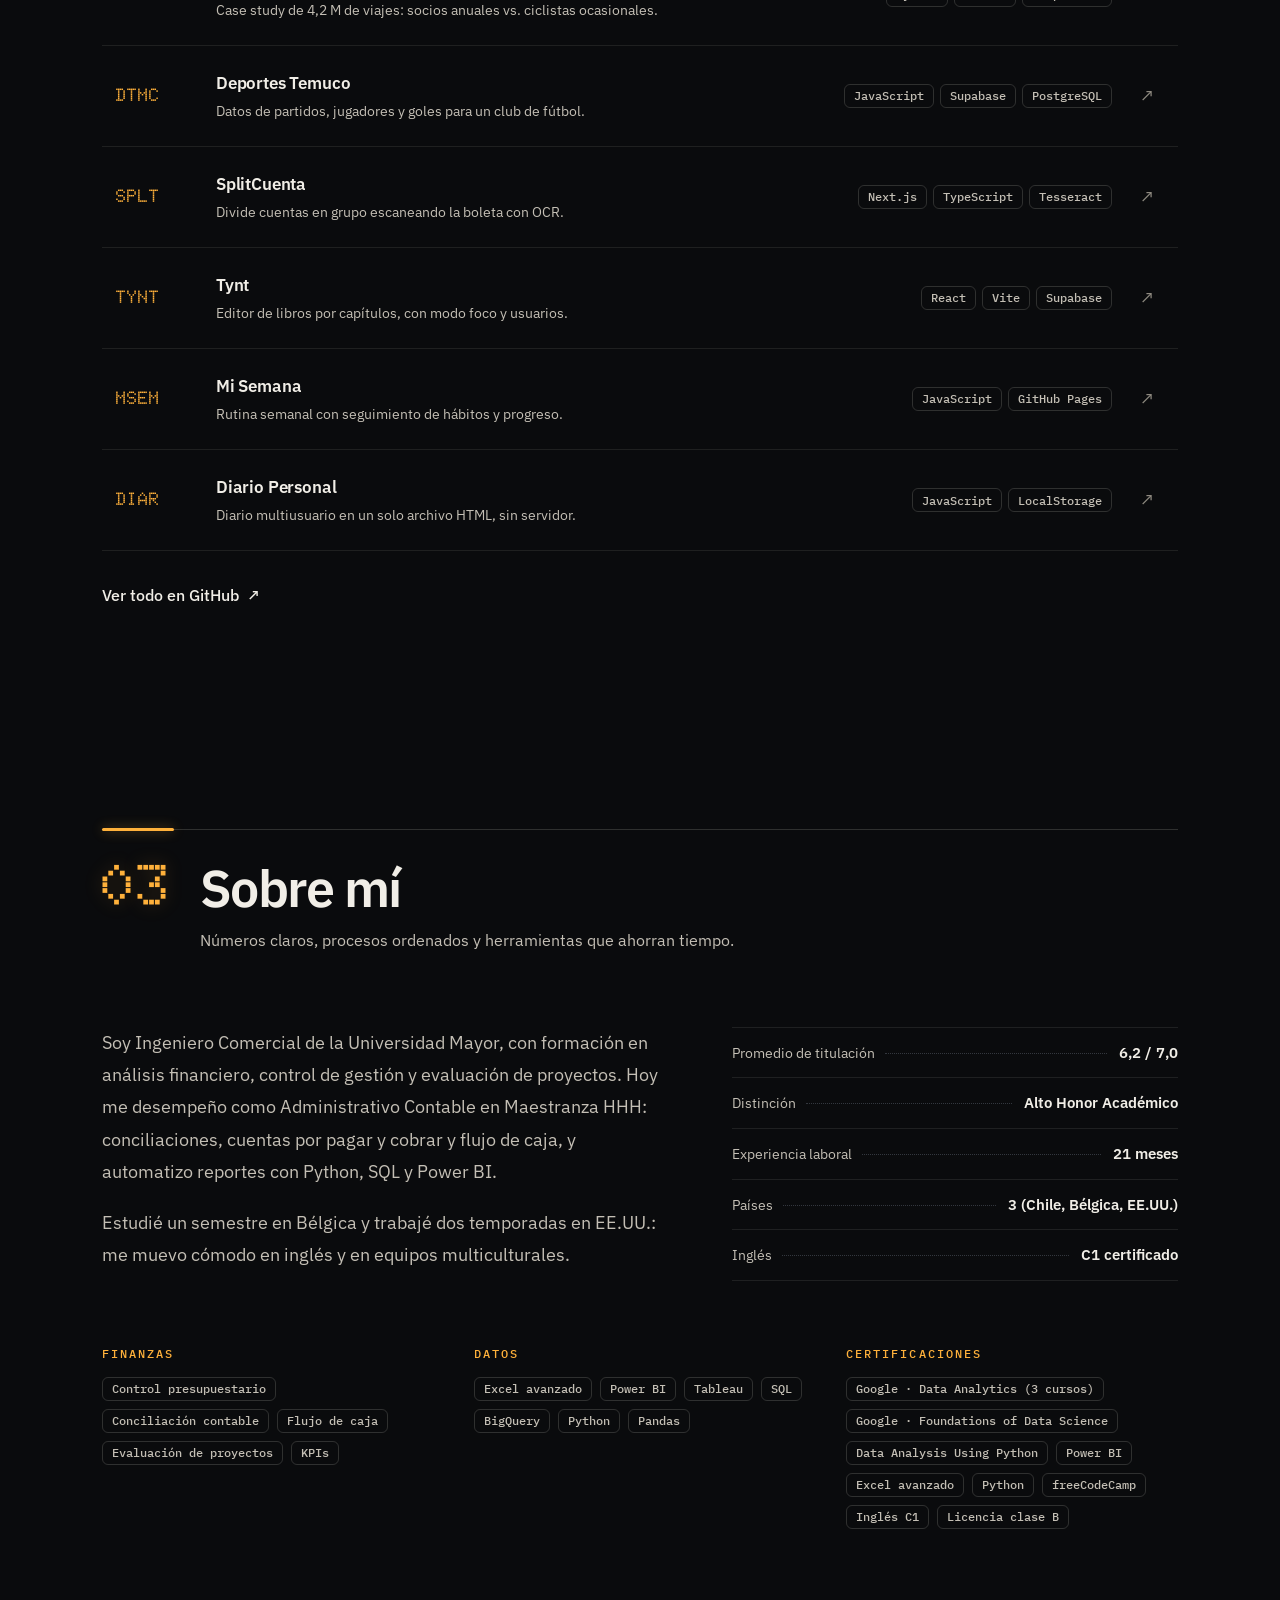
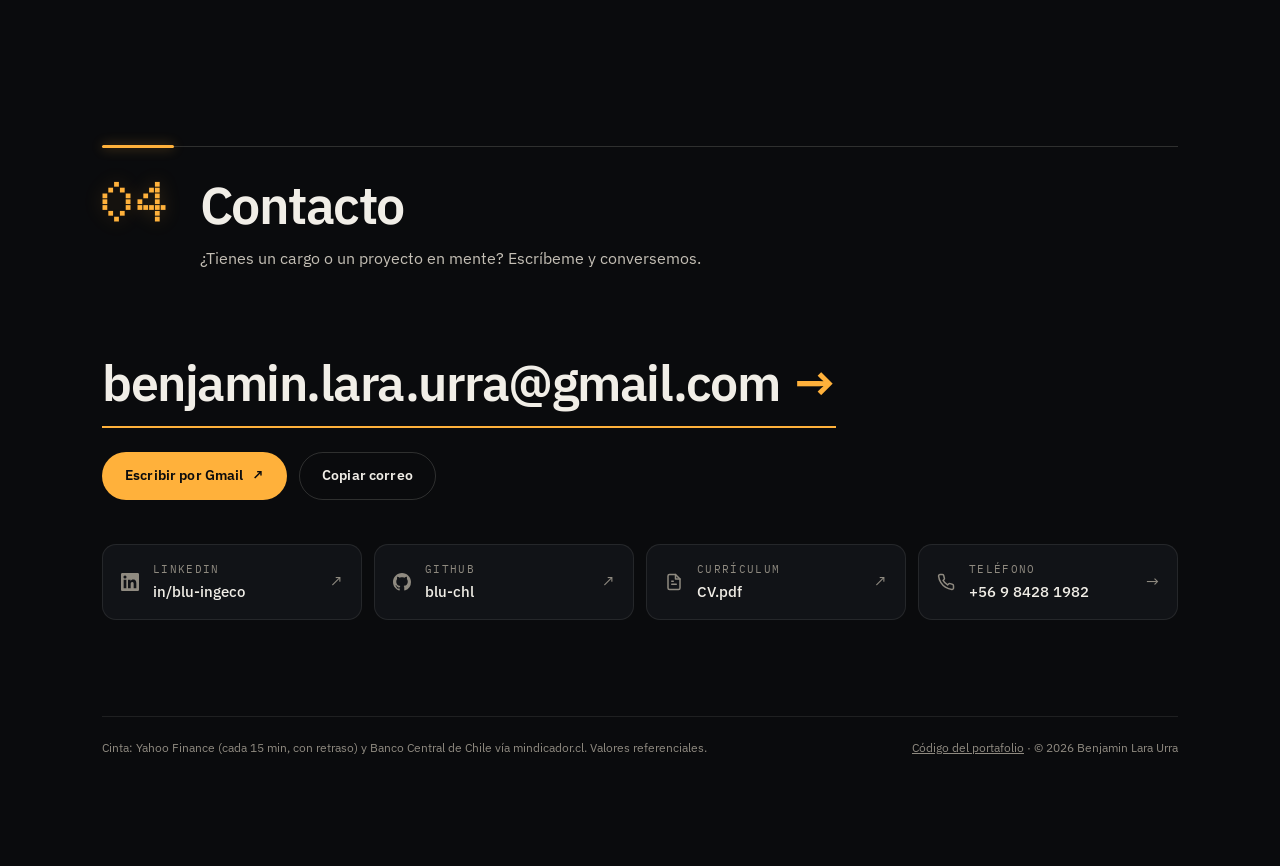
==== commit 8661a823: "Alinea con LinkedIn: cursos reales de datos, Kitchen Assistant y fechas de estudios - Certificacione" ====
--- a/index.html
+++ b/index.html
@@ -61,7 +61,7 @@
   <section id="hero">
     <div class="container hero-main">
       <div class="hero-copy">
-        <p class="eyebrow rv">Ingeniero Comercial · Temuco, Chile</p>
+        <p class="eyebrow rv">Ingeniero Comercial · Analista de datos · Temuco</p>
         <h1 class="hero-name" id="heroName">Benjamin Lara Urra</h1>
         <p class="hero-intro rv">Finanzas, control de gestión y análisis de datos. Construyo herramientas que convierten números en decisiones.</p>
         <div class="hero-cta rv">
@@ -207,7 +207,7 @@
       <div class="skills">
         <div class="rv"><p class="label">Finanzas</p><ul class="tags"><li class="tag">Control presupuestario</li><li class="tag">Conciliación contable</li><li class="tag">Flujo de caja</li><li class="tag">Evaluación de proyectos</li><li class="tag">KPIs</li></ul></div>
         <div class="rv"><p class="label">Datos</p><ul class="tags"><li class="tag">Excel avanzado</li><li class="tag">Power BI</li><li class="tag">Tableau</li><li class="tag">SQL</li><li class="tag">BigQuery</li><li class="tag">Python</li><li class="tag">Pandas</li></ul></div>
-        <div class="rv"><p class="label">Certificaciones</p><ul class="tags"><li class="tag">Google Data Analytics</li><li class="tag">Power BI</li><li class="tag">Excel avanzado</li><li class="tag">Python</li><li class="tag">freeCodeCamp</li><li class="tag">Inglés C1</li><li class="tag">Licencia clase B</li></ul></div>
+        <div class="rv"><p class="label">Certificaciones</p><ul class="tags"><li class="tag">Google · Data Analytics (3 cursos)</li><li class="tag">Google · Foundations of Data Science</li><li class="tag">Data Analysis Using Python</li><li class="tag">Power BI</li><li class="tag">Excel avanzado</li><li class="tag">Python</li><li class="tag">freeCodeCamp</li><li class="tag">Inglés C1</li><li class="tag">Licencia clase B</li></ul></div>
       </div>
     </div>
   </section>
